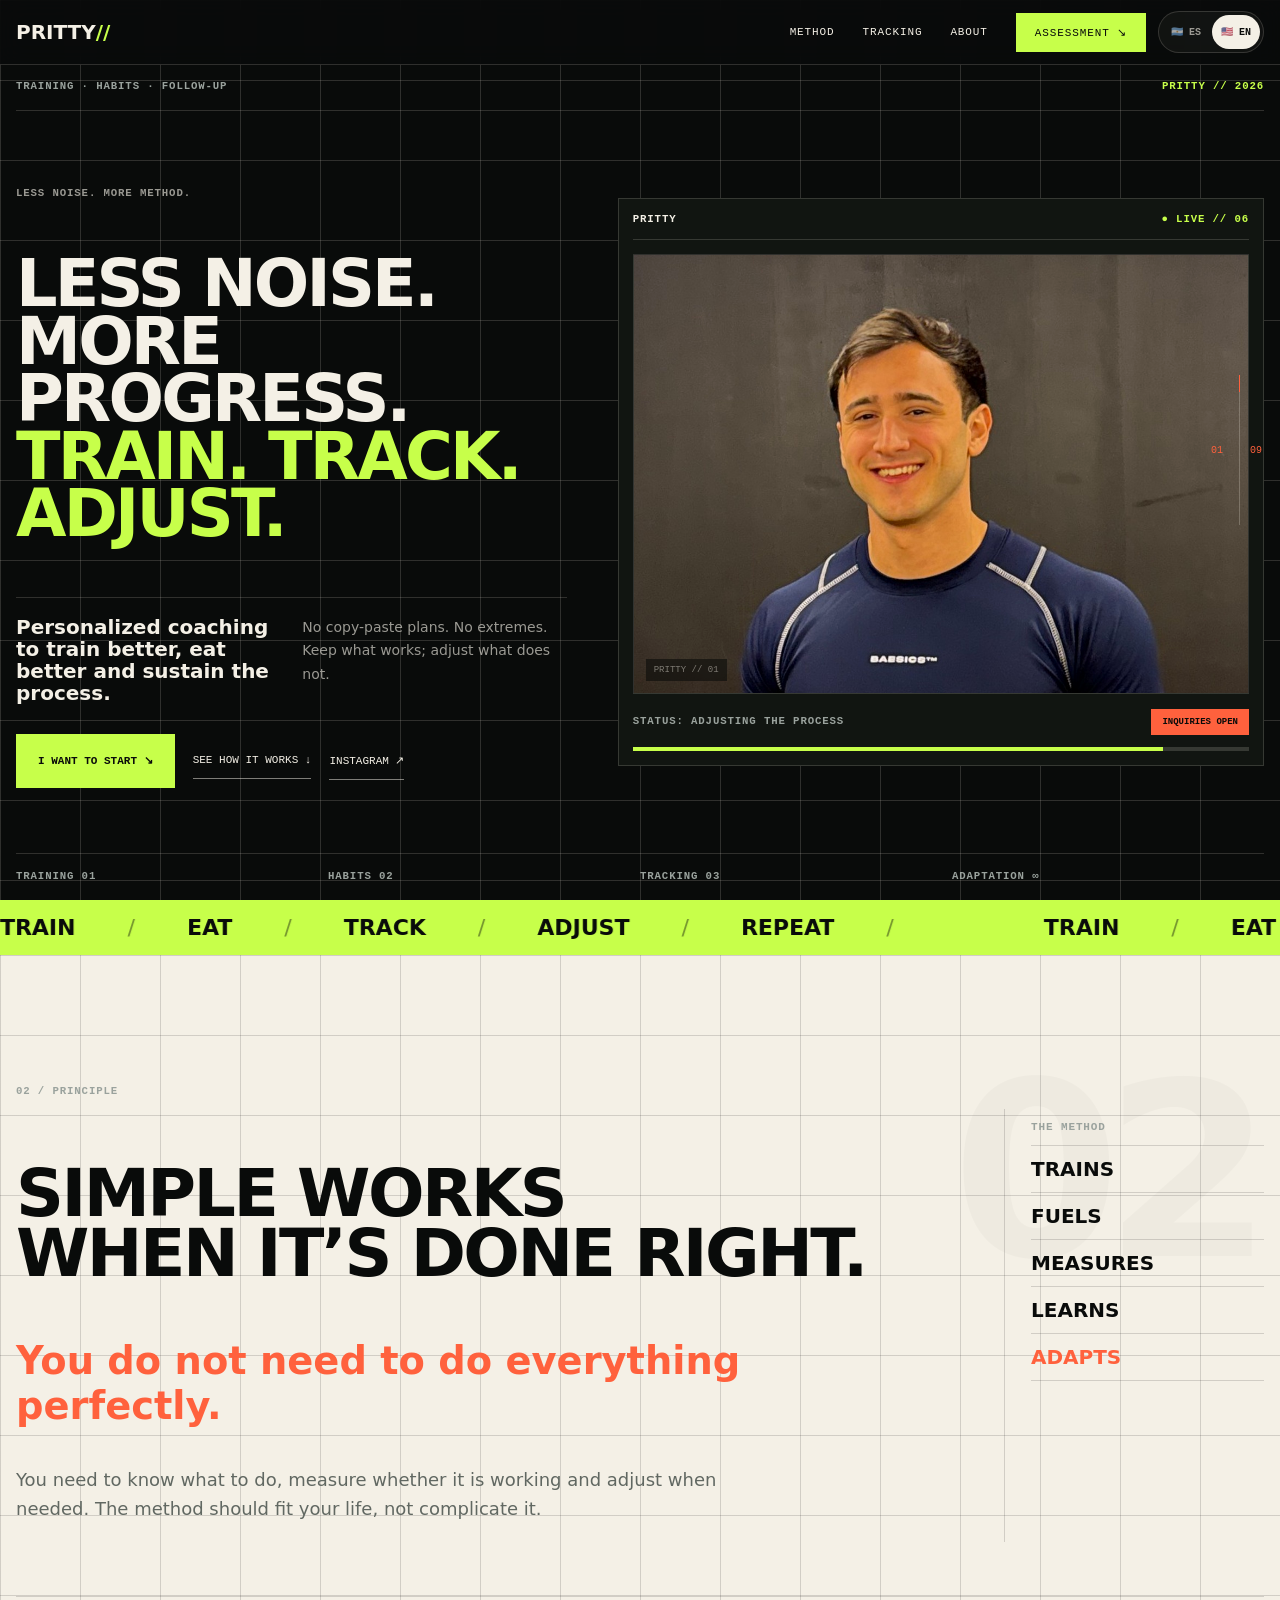
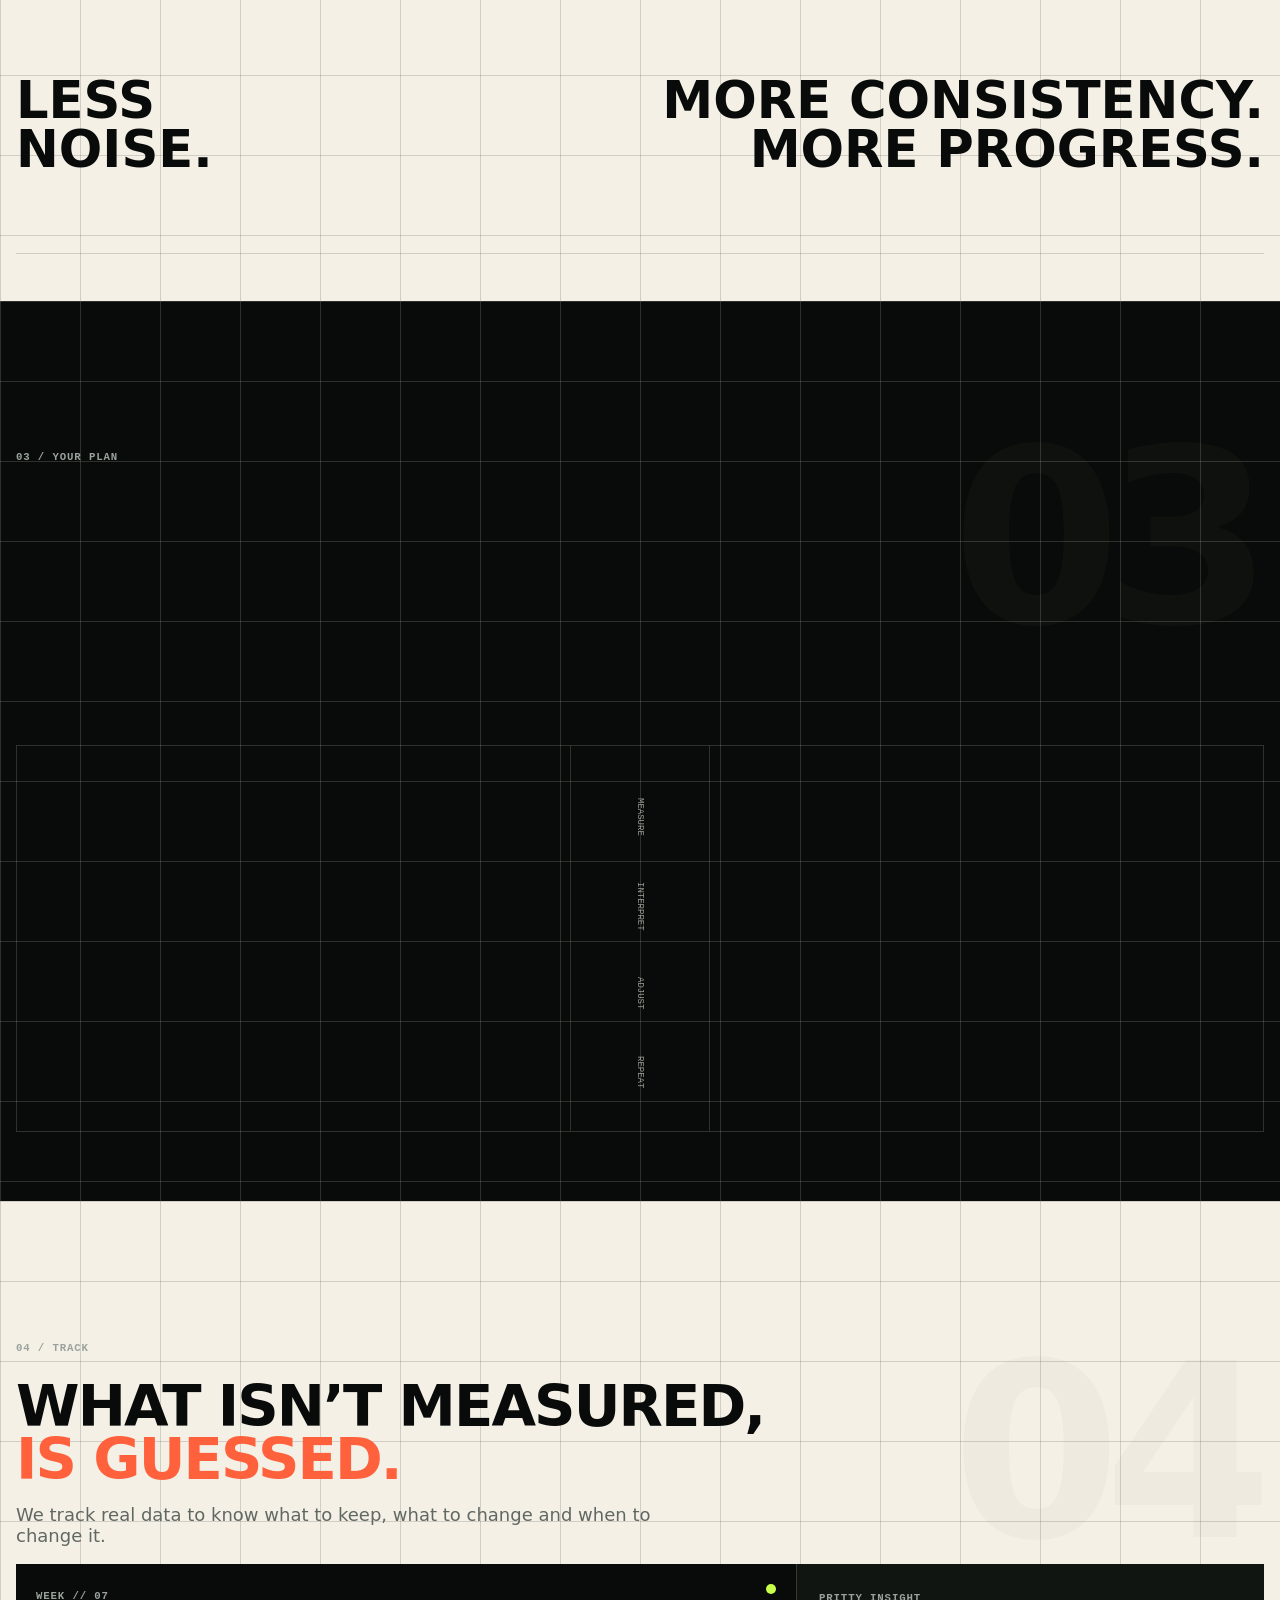
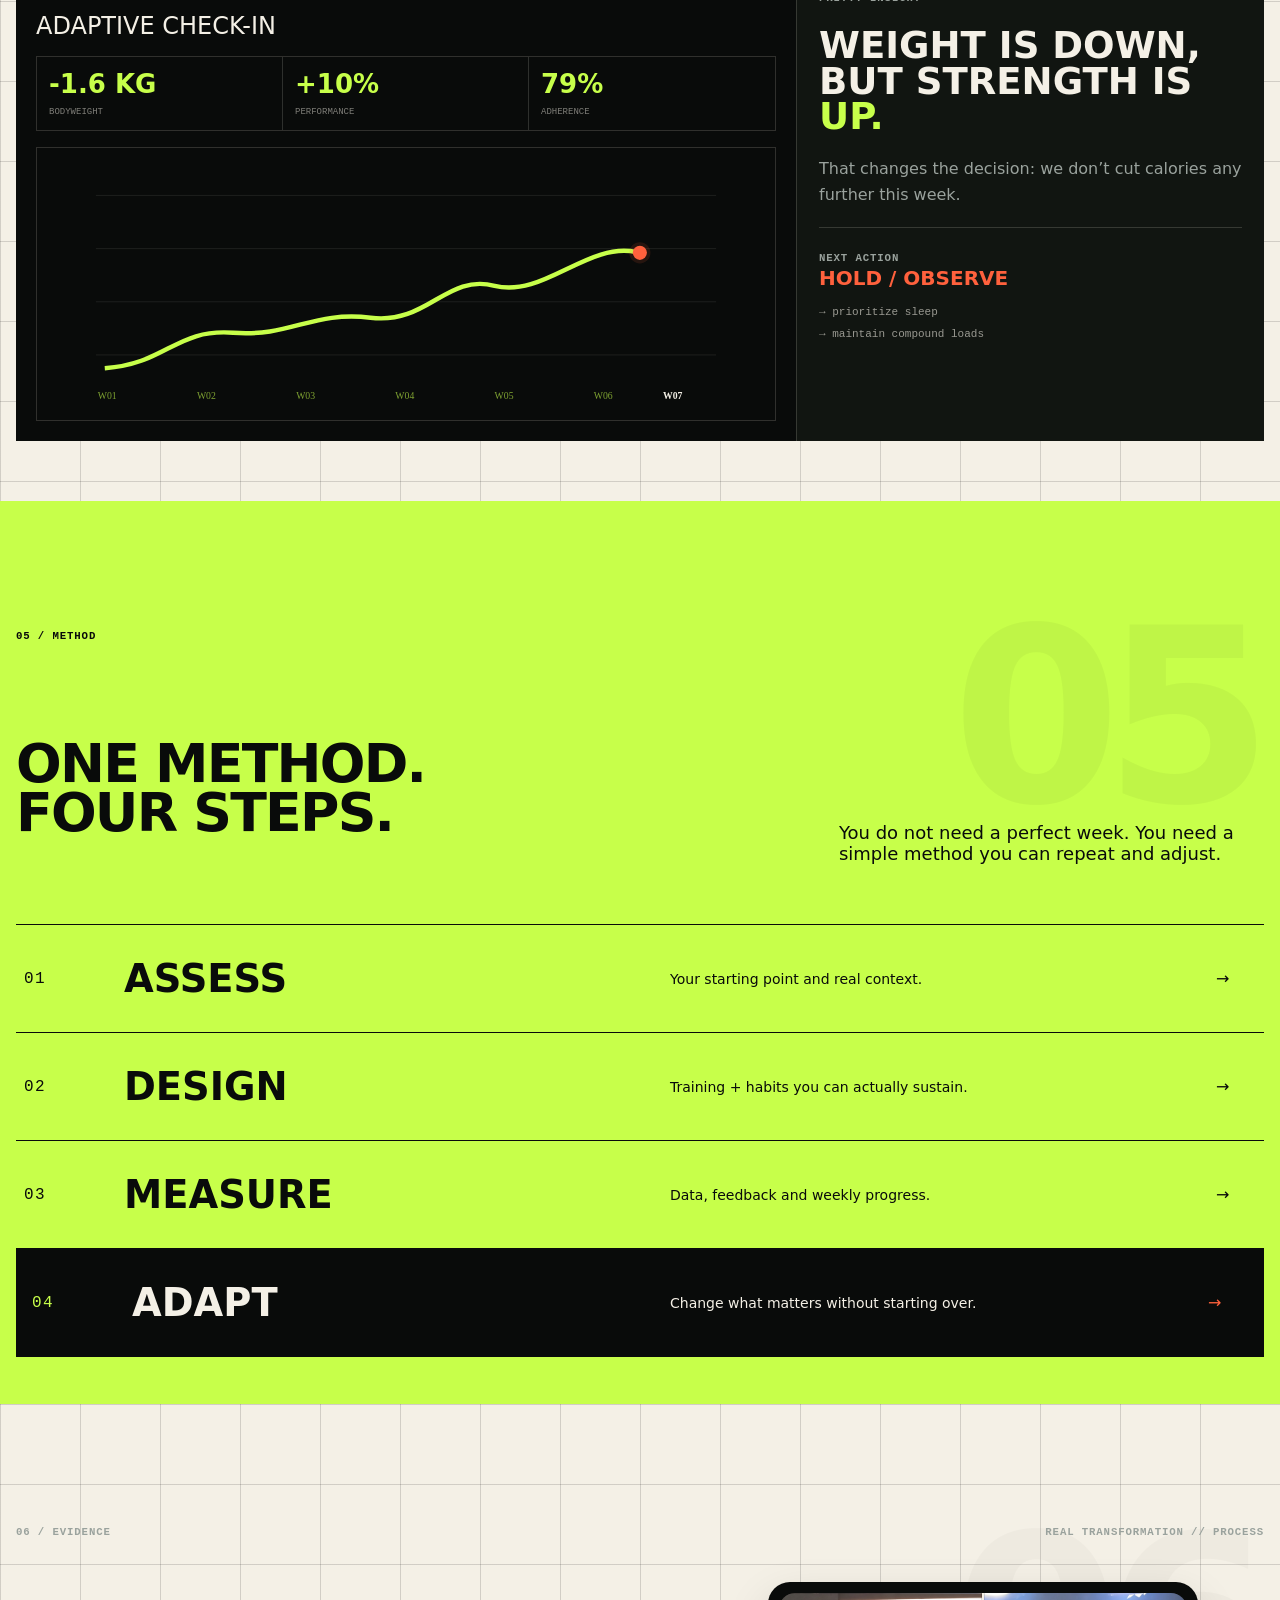
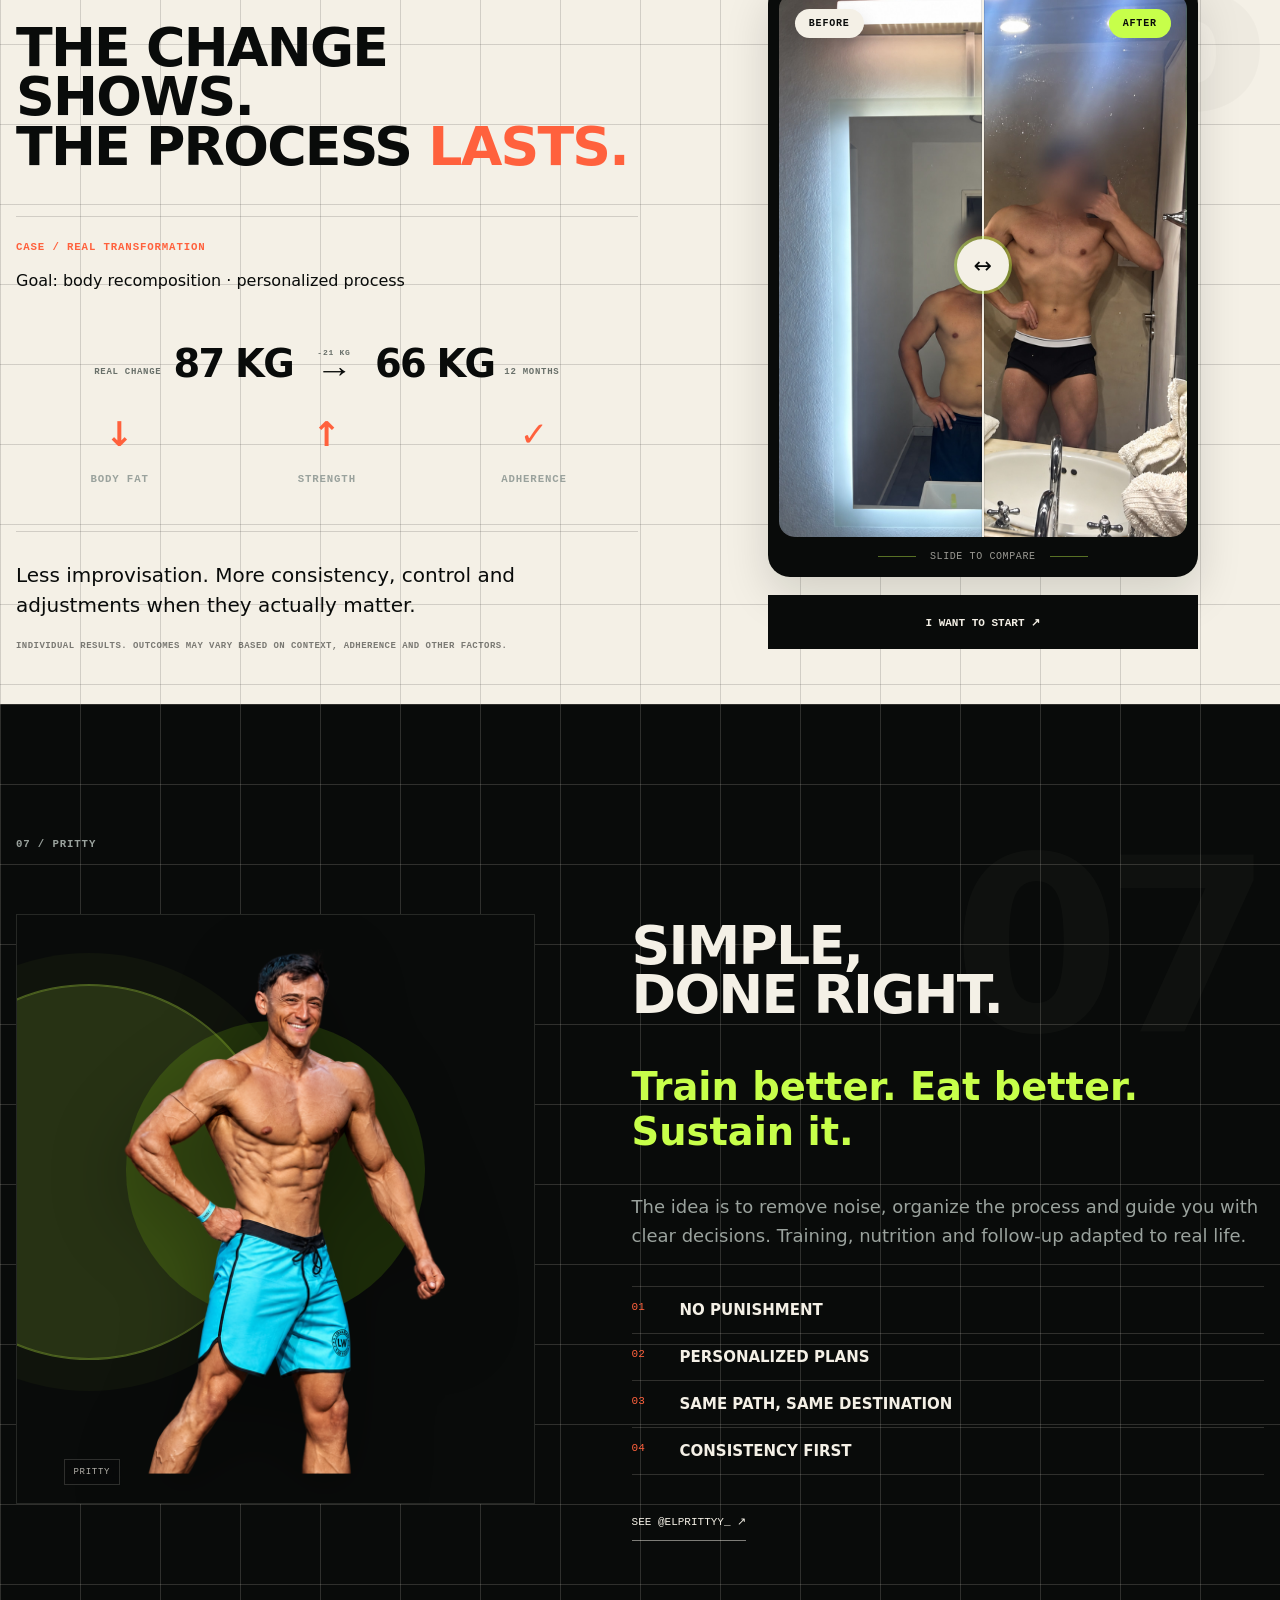
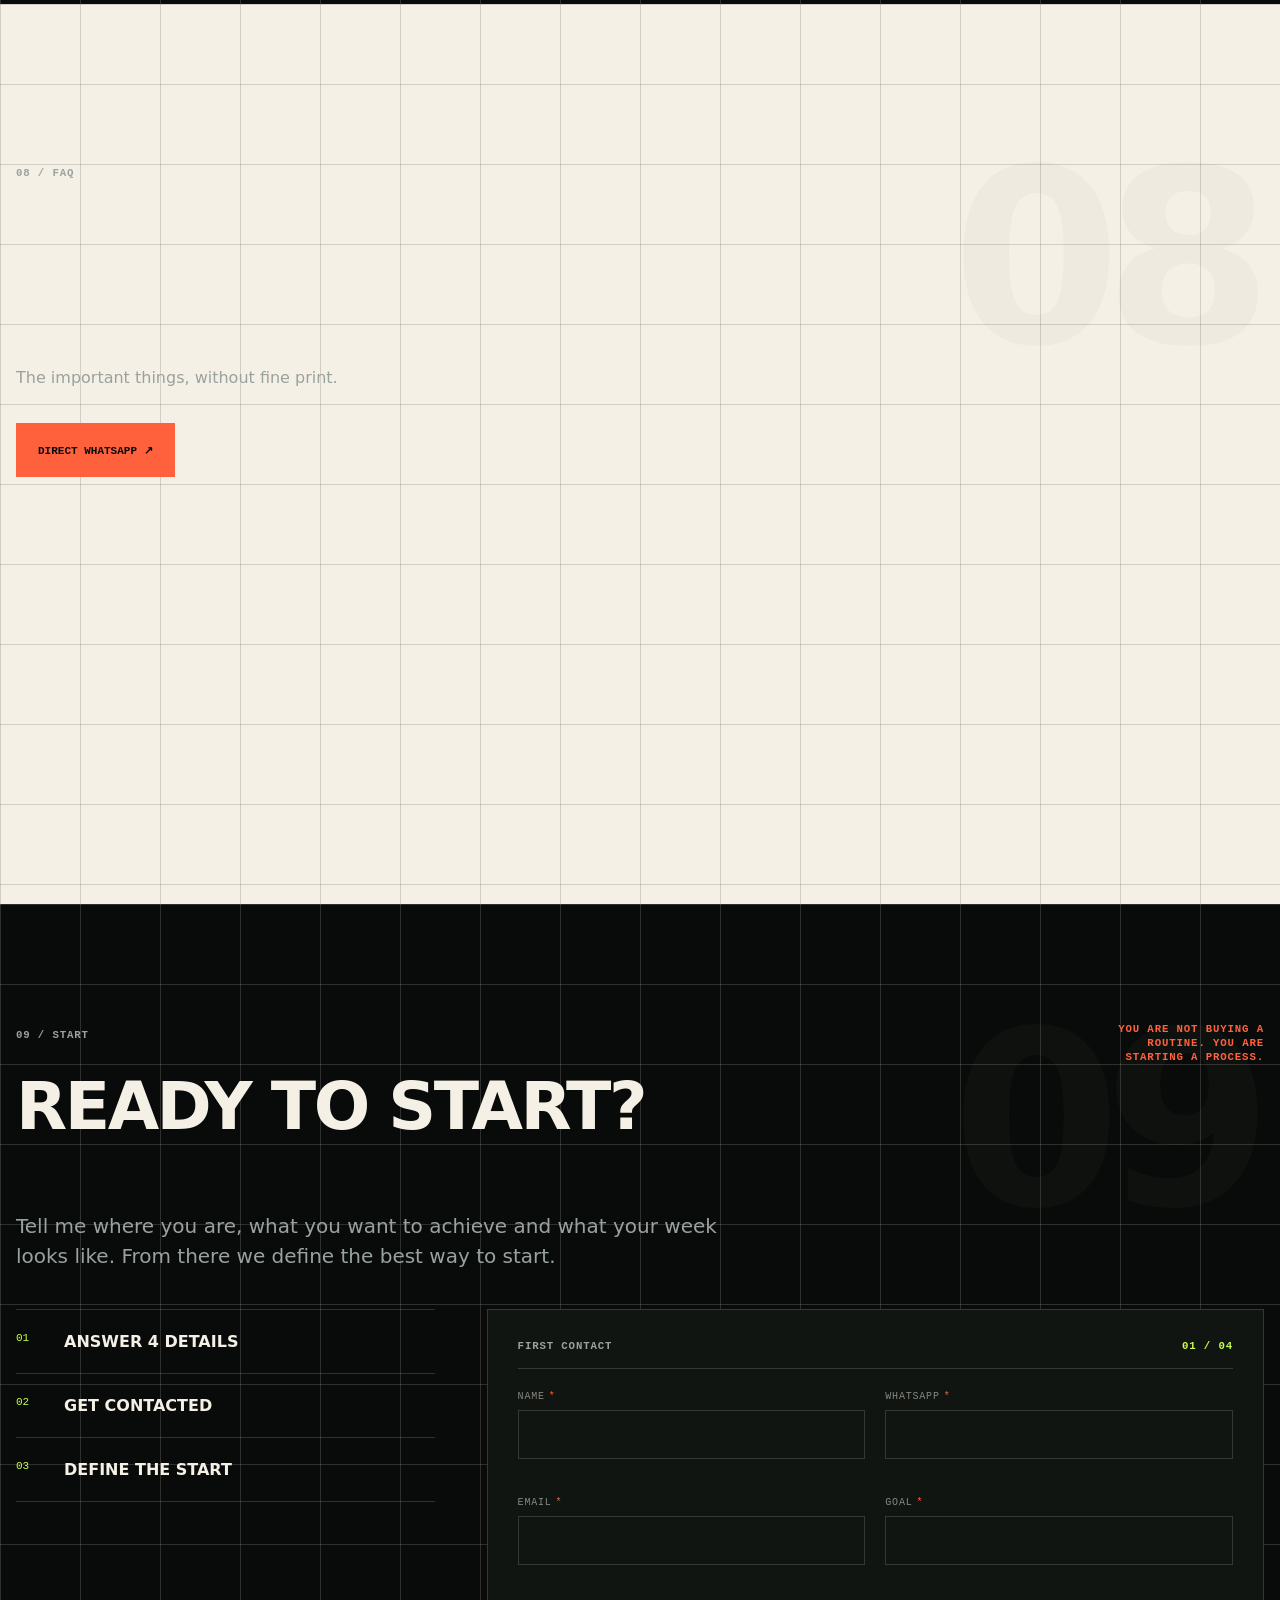
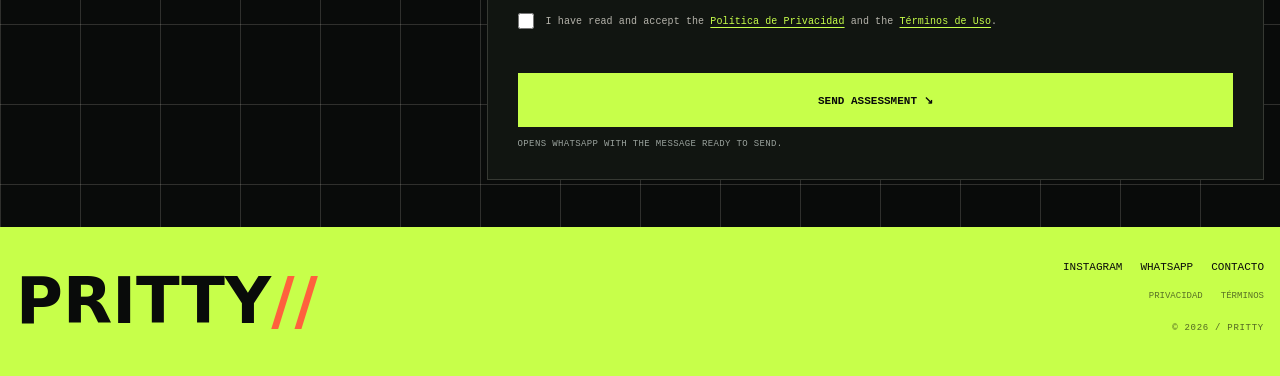
==== docs/index.html @ 153aa6f4 "Place real change label before starting weight" ====
<!DOCTYPE html>

<html lang="es">
<head>
<meta charset="utf-8"/>
<meta content="width=device-width, initial-scale=1" name="viewport"/>
<meta content="no-referrer" name="referrer"/>
<meta content="default-src 'self'; script-src 'self'; style-src 'self' 'unsafe-inline' https://fonts.googleapis.com; font-src 'self' https://fonts.gstatic.com; img-src 'self' data:; connect-src 'none'; media-src 'none'; object-src 'none'; frame-src 'none'; worker-src 'none'; base-uri 'self'; form-action 'self'; upgrade-insecure-requests" http-equiv="Content-Security-Policy"/>
<meta content="telephone=no, date=no, email=no, address=no" name="format-detection"/>
<title>PRITTY — Preparación Personal</title>
<meta content="Entrenamiento, hábitos y seguimiento sin vueltas, adaptados a tu vida real." name="description"/>
<meta content="#090b0a" name="theme-color"/>
<meta content="PRITTY — Preparación Personal" property="og:title"/>
<meta content="Entrenamiento, hábitos y seguimiento adaptados a tu vida real." property="og:description"/>
<meta content="website" property="og:type"/>
<link href="favicon.svg" rel="icon" type="image/svg+xml"/>
<link href="https://fonts.googleapis.com" rel="preconnect"/>
<link crossorigin="" href="https://fonts.gstatic.com" rel="preconnect"/>
<link href="https://fonts.googleapis.com/css2?family=IBM+Plex+Mono:wght@400;500;600;700&amp;family=Space+Grotesk:wght@400;500;600;700&amp;display=swap" rel="stylesheet"/>
<style>
    :root{
      --ink:#090b0a; --ink2:#111511; --bone:#f4f0e6; --lime:#c7ff4a; --coral:#ff613d;
      --muted:#9aa29d; --line-dark:rgba(244,240,230,.16); --line-light:rgba(9,11,10,.15);
      --ease:cubic-bezier(.16,1,.3,1);
    }
    *{box-sizing:border-box}
    html{scroll-behavior:smooth;background:var(--ink)}
    body{margin:0;overflow-x:hidden;background:var(--bone);color:var(--ink);font-family:"Space Grotesk",system-ui,sans-serif}
    button,input,textarea{font:inherit} a{color:inherit;text-decoration:none} ::selection{background:var(--lime);color:var(--ink)}
    .mono{font-family:"IBM Plex Mono",ui-monospace,monospace;letter-spacing:.08em;text-transform:uppercase}
    .label{font:600 .67rem/1.3 "IBM Plex Mono",monospace;letter-spacing:.08em;text-transform:uppercase}
    .container{width:min(calc(100% - 32px),1440px);margin:auto}
    .section{position:relative;overflow:hidden;scroll-margin-top:88px}
    .section:not(#hero){min-height:calc(100svh - 76px);display:flex;align-items:center}
    .section:not(#hero)>.container{width:min(calc(100% - 32px),1440px)}
    .section-inner{padding:clamp(46px,5.2vh,70px) 0}
    .dark{background-color:var(--ink);color:var(--bone);background-image:linear-gradient(var(--line-dark) 1px,transparent 1px),linear-gradient(90deg,var(--line-dark) 1px,transparent 1px);background-size:80px 80px}
    .light{background-color:var(--bone);background-image:linear-gradient(var(--line-light) 1px,transparent 1px),linear-gradient(90deg,var(--line-light) 1px,transparent 1px);background-size:80px 80px}
    .lime-bg{background:var(--lime)}
    .display-xl{font-size:clamp(46px,5.1vw,82px);line-height:.88;letter-spacing:-.043em;font-weight:700}
    .display-lg{font-size:clamp(42px,5.2vw,82px);line-height:.89;letter-spacing:-.038em;font-weight:700}
    .display-md{font-size:clamp(36px,4.2vw,66px);line-height:.92;letter-spacing:-.033em;font-weight:700}
    .muted{color:var(--muted)} .lime{color:var(--lime)} .coral{color:var(--coral)}
    .focus:focus-visible{outline:2px solid var(--coral);outline-offset:4px}
    .reveal{opacity:0;transform:translateY(20px);transition:opacity .62s var(--ease),transform .62s var(--ease)}
    .reveal.on{opacity:1;transform:none}
    .reveal.d1{transition-delay:.08s}.reveal.d2{transition-delay:.16s}
    header{position:fixed;z-index:50;top:0;left:0;right:0;background:rgba(9,11,10,.90);backdrop-filter:blur(12px);border-bottom:1px solid var(--line-dark);color:var(--bone)}
    .nav{height:64px;display:grid;grid-template-columns:1fr auto;align-items:center;gap:20px}
    .brand{font-size:20px;font-weight:700}.brand b{color:var(--lime)}
    .navlinks{display:flex;gap:28px;align-items:center}.navlinks a{font:500 11px "IBM Plex Mono",monospace;letter-spacing:.08em}.navlinks a:hover{color:var(--lime)}
    .nav-cta{background:var(--lime);color:var(--ink);padding:12px 18px;border:1px solid var(--lime);transition:background .2s var(--ease),color .2s var(--ease),transform .2s var(--ease)}.navlinks .nav-cta:hover{background:var(--coral);border-color:var(--coral);color:var(--ink)!important;transform:translateY(-1px)}
    .menu-btn{display:none;background:none;border:1px solid var(--line-dark);color:var(--bone);height:42px;width:42px}
    .mobile-nav{display:none;padding:12px 16px;background:var(--ink);border-top:1px solid var(--line-dark)}
    .mobile-nav a{display:flex;justify-content:space-between;padding:14px 0;border-bottom:1px solid var(--line-dark);font:500 12px "IBM Plex Mono",monospace}
    .progress-rail{position:fixed;z-index:40;right:12px;top:50%;transform:translateY(-50%);display:flex;align-items:center;gap:10px;color:var(--bone);--rail-text:var(--bone);--rail-line:rgba(244,240,230,.24);--rail-fill:var(--coral)}
    .progress-rail .line{height:150px;width:1px;background:var(--rail-line);display:flex;align-items:flex-start}
    .progress-rail .fill{width:1px;background:var(--rail-fill);transition:height .5s var(--ease)}
    .progress-num,.progress-total{font:500 10px "IBM Plex Mono",monospace;min-width:18px;color:var(--rail-fill)}
    .progress-rail[data-theme="light"]{--rail-text:var(--ink);--rail-line:rgba(9,11,10,.28);--rail-fill:#df442b;color:var(--ink)}.progress-rail[data-theme="lime"]{--rail-text:var(--ink);--rail-line:rgba(9,11,10,.34);--rail-fill:#111511;color:var(--ink)}
    .progress-rail[data-theme="dark"]{--rail-text:var(--bone);--rail-line:rgba(244,240,230,.24);--rail-fill:var(--coral);color:var(--bone)}
    #hero{padding-top:64px;min-height:100svh}
    .hero-grid{min-height:calc(100svh - 64px);display:grid;grid-template-rows:auto 1fr auto}
    .hero-top,.hero-bottom{border-color:var(--line-dark);border-style:solid;border-width:0 0 1px;display:flex;justify-content:space-between;padding:16px 0}
    .hero-bottom{border-width:1px 0 0;display:grid;grid-template-columns:repeat(4,1fr)}
        .hero-main{display:grid;grid-template-columns:.92fr 1.08fr;gap:clamp(34px,4vw,62px);align-items:center;padding:clamp(34px,5vh,58px) 0}.hero-main>div{min-width:0}
    .hero-kicker{display:flex;gap:10px;align-items:center;color:rgba(244,240,230,.62);margin-bottom:28px}.hero-kicker i{width:8px;height:8px;background:var(--coral)}
    .hero-line{display:block;opacity:0;transform:translateY(110%);animation:heroIn .8s var(--ease) forwards}.hero-line:nth-child(2){animation-delay:.08s}.hero-line:nth-child(3){animation-delay:.16s}.hero-line:nth-child(4){animation-delay:.24s}
    .hero-copy{margin-top:28px;padding-top:18px;border-top:1px solid var(--line-dark);display:grid;grid-template-columns:1fr 1fr;gap:22px}.hero-copy strong{font-size:20px;line-height:1.1}.hero-copy p{font-size:14px;color:rgba(244,240,230,.62);line-height:1.7;margin:0}
    .actions{display:flex;gap:18px;align-items:center;margin-top:30px;flex-wrap:wrap}.primary{min-height:54px;background:var(--lime);color:var(--ink);display:inline-flex;align-items:center;gap:30px;padding:0 22px;font:600 11px "IBM Plex Mono",monospace;transition:transform .2s var(--ease),background .2s}.primary:hover{transform:translateY(-2px);background:var(--coral)}
    .secondary{border-bottom:1px solid rgba(244,240,230,.5);padding:12px 0;font:500 11px "IBM Plex Mono",monospace}.secondary:hover{color:var(--lime);border-color:var(--lime)}
    .profile{border:1px solid var(--line-dark);background:var(--ink2);padding:14px;transform:translate3d(0,var(--parallax,0),0);max-width:680px;justify-self:end;width:100%}
    .profile-head{display:flex;justify-content:space-between;border-bottom:1px solid var(--line-dark);padding-bottom:12px}.live-dot{display:inline-block;width:7px;height:7px;border-radius:50%;background:var(--lime);margin-right:7px}
    .athlete{position:relative;aspect-ratio:16/10;margin-top:14px;border:1px solid var(--line-dark);overflow:hidden;background:var(--ink);min-height:330px}
    .athlete:before{content:"";position:absolute;inset:8% 18% 0 16%;background:var(--lime);clip-path:polygon(38% 0,66% 4%,78% 28%,68% 46%,88% 100%,15% 100%,27% 53%,14% 31%)}
    .athlete:after{content:"";position:absolute;width:25%;aspect-ratio:1;border-radius:50%;top:3%;left:37%;background:var(--bone);box-shadow:16px 16px 0 var(--coral)}
    .athlete small{position:absolute;z-index:2;left:12px;bottom:12px;color:rgba(244,240,230,.45);font:400 9px "IBM Plex Mono",monospace}
    .athlete.photo-asset{background:radial-gradient(circle at 50% 22%, rgba(199,255,74,.24) 0 19%, transparent 19%), linear-gradient(180deg,#111511 0%,#090b0a 78%)}
    .athlete.photo-asset:before,.athlete.photo-asset:after{content:none}
    .athlete-photo-img{position:absolute;left:50%;bottom:0;transform:translateX(-50%);height:102%;width:auto;max-width:88%;object-fit:contain;filter:drop-shadow(0 28px 40px rgba(0,0,0,.45))}
    .athlete.photo-asset small{padding:6px 8px;background:rgba(9,11,10,.58);backdrop-filter:blur(6px)}
    .athlete.hero-main-visual{background:radial-gradient(circle at 53% 34%, rgba(199,255,74,.32) 0 22%, transparent 22%), linear-gradient(180deg,#111511 0%,#090b0a 100%)}
    .athlete.hero-main-visual .athlete-photo-img{left:0;bottom:0;transform:none;width:100%;height:100%;max-width:none;object-fit:cover;object-position:center 43%;filter:contrast(1.02) saturate(1.03)}
    .metrics{display:grid;grid-template-columns:repeat(3,1fr);border-left:1px solid var(--line-dark);border-bottom:1px solid var(--line-dark)}.metric{padding:14px;border-right:1px solid var(--line-dark)}.metric strong{display:block;color:var(--lime);font-size:28px;font-variant-numeric:tabular-nums;min-width:5ch}.metric small{font:400 9px "IBM Plex Mono",monospace;color:rgba(244,240,230,.5)}
    .status-row{margin-top:15px;display:flex;justify-content:space-between;gap:12px;align-items:center}.badge{background:var(--coral);color:var(--ink);padding:8px 11px;font:700 9px "IBM Plex Mono",monospace}.bar{height:4px;background:rgba(244,240,230,.16);margin-top:12px}.bar>i{display:block;height:100%;background:var(--lime);width:0;transition:width 1.15s var(--ease)}.bar>i.on{width:86%}
    .ticker{overflow:hidden;background:var(--lime);color:var(--ink);padding:15px 0}.ticker-track{display:flex;width:max-content;animation:ticker 28s linear infinite;will-change:transform}.ticker-group{flex:none;white-space:nowrap;font-weight:700;font-size:22px;padding-right:32px}
    .manifesto-grid{display:grid;grid-template-columns:1fr 260px;gap:54px;position:relative}.ghost{position:absolute;right:0;top:-60px;font-size:280px;font-weight:700;line-height:1;color:rgba(9,11,10,.045)}
    .system-list{border-left:1px solid var(--line-light);padding-left:26px}.system-list p{font-size:20px;font-weight:600;border-bottom:1px solid var(--line-light);padding:11px 0;margin:0}.statement{margin-top:54px;border-top:1px solid var(--line-light);border-bottom:1px solid var(--line-light);padding:28px 0;display:grid;grid-template-columns:1fr 1fr;font-size:clamp(30px,4vw,56px);font-weight:700;line-height:.95}.statement p:last-child{text-align:right}
    .intro-split{display:grid;grid-template-columns:1fr .55fr;gap:50px;align-items:end;margin-top:50px}.intro-split p{font-size:18px;color:rgba(244,240,230,.6)}
    .engine-grid{margin-top:42px;display:grid;grid-template-columns:1fr 140px 1fr;border:1px solid var(--line-dark)}.input,.output{padding:26px}.input{background:var(--ink2)}.output{background:var(--bone);color:var(--ink)}.input,.output{opacity:0;transform:translateY(14px);transition:opacity .55s var(--ease),transform .55s var(--ease)}.engine-active .input{opacity:1;transform:none}.engine-active .output{opacity:1;transform:none;transition-delay:.78s}
    .data-row{display:grid;grid-template-columns:110px 1fr;border-bottom:1px solid var(--line-dark);padding:10px 0}.data-row span{font:400 9px "IBM Plex Mono",monospace;color:rgba(244,240,230,.45)}.data-row strong{font-size:14px}.logic{border-left:1px solid var(--line-dark);border-right:1px solid var(--line-dark);display:flex;flex-direction:column;justify-content:space-around;align-items:center;padding:24px 0}.logic-step{text-align:center}.logic-dot{width:9px;height:9px;border-radius:50%;background:var(--coral);opacity:.22;transform:scale(.65);transition:opacity .2s var(--ease),transform .2s var(--ease)}.logic-step small{display:block;margin-top:8px;font:400 9px "IBM Plex Mono",monospace;color:rgba(244,240,230,.62);writing-mode:vertical-rl}.engine-active .logic-step:nth-child(1) .logic-dot{opacity:1;transform:scale(1);transition-delay:.18s}.engine-active .logic-step:nth-child(2) .logic-dot{opacity:1;transform:scale(1);transition-delay:.34s}.engine-active .logic-step:nth-child(3) .logic-dot{opacity:1;transform:scale(1);transition-delay:.50s}.engine-active .logic-step:nth-child(4) .logic-dot{opacity:1;transform:scale(1);transition-delay:.66s}
    .protocol{border-bottom:1px solid var(--line-light);padding:16px 0}.protocol strong{display:block}.protocol span{font:400 10px "IBM Plex Mono",monospace;color:#686e69}.note{margin-top:26px;border-left:4px solid var(--coral);background:rgba(255,97,61,.09);padding:15px;font-size:14px;font-weight:500}.confidence{height:4px;background:rgba(9,11,10,.14);margin-top:8px}.confidence i{display:block;height:100%;background:var(--coral);width:0;transition:width 1.05s .86s var(--ease)}.engine-active .confidence i{width:86%}
    .track-wrap{margin-top:30px;background:var(--ink);color:var(--bone);display:grid;grid-template-columns:1.25fr .75fr}.dash{padding:26px}.dash-top{display:flex;justify-content:space-between}.dash-top i{width:10px;height:10px;border-radius:50%;background:var(--lime)}.track-metrics{display:grid;grid-template-columns:repeat(4,1fr);margin-top:24px;border:1px solid var(--line-dark)}.track-metric{padding:16px;border-right:1px solid var(--line-dark)}.track-metric:last-child{border-right:0}.track-metric strong{display:block;color:var(--lime);font-size:30px;font-variant-numeric:tabular-nums;min-width:7ch}.track-metric small{font:400 9px "IBM Plex Mono",monospace;color:rgba(244,240,230,.5)}
    .chart{margin-top:24px;border:1px solid var(--line-dark);padding:12px;aspect-ratio:2.45/1;min-height:170px}.chart svg{width:100%;height:100%;overflow:hidden}.graph-line{stroke-dasharray:1;stroke-dashoffset:1}.track-active .graph-line{animation:draw 1.55s var(--ease) forwards}.graph-point{opacity:0;transform-box:fill-box;transform-origin:center;transition:opacity .18s ease}.track-active .graph-point{opacity:1}.graph-halo-pulse{animation:haloBreath 1.3s ease-in-out infinite;transform-box:fill-box;transform-origin:center}.w07{fill:rgba(244,240,230,.48);transition:fill .2s 1.35s}.track-active .w07{fill:var(--bone)}
    .insight{background:var(--ink2);border-left:1px solid var(--line-dark);padding:28px}.insight h3{font-size:clamp(32px,3.2vw,46px);line-height:.95}.next{margin-top:28px;border-top:1px solid var(--line-dark);padding-top:22px}.next b{display:block;color:var(--coral);font-size:20px}.next ul{padding:0;list-style:none;color:rgba(244,240,230,.6);font:400 11px "IBM Plex Mono",monospace;line-height:2}
    .method-rows{margin-top:42px;border-top:1px solid var(--ink)}.method-row{min-height:108px;display:grid;grid-template-columns:100px 1fr 1fr 40px;align-items:center;border-bottom:1px solid var(--ink);transition:padding .2s var(--ease),background .2s var(--ease),color .2s var(--ease);padding:0 8px;cursor:pointer}.method-row:last-child{background:var(--ink);color:var(--bone);padding:0 16px}.method-row strong{font-size:clamp(26px,3vw,42px)}.method-row p{font-size:14px}.method-row .arrow{transition:transform .2s var(--ease)}
    .evidence-grid,.faq-grid,.start-grid{display:grid;grid-template-columns:1.1fr .9fr;gap:52px;margin-top:38px;align-items:center}.about-grid{display:grid;grid-template-columns:.92fr 1.08fr;gap:clamp(46px,6vw,96px);margin-top:34px;align-items:center}.case-meta{margin-top:30px;padding:18px 0;border-top:1px solid var(--line-light);border-bottom:1px solid var(--line-light)}.case-metrics{display:grid;grid-template-columns:repeat(3,1fr);border-bottom:1px solid var(--line-light)}.case-metrics div{padding:22px 0}.case-metrics strong{font-size:30px}.quote{font-size:20px;line-height:1.5;margin-top:28px}.demo-note{font:400 9px "IBM Plex Mono",monospace;color:#69706a;border-left:2px solid var(--coral);padding-left:12px;margin-top:24px}.portrait{position:relative;aspect-ratio:4/4.35;max-height:590px;background:var(--ink);overflow:hidden}.portrait:before{content:"";position:absolute;inset:14% 20% 0;background:var(--bone);clip-path:polygon(35% 0,70% 5%,76% 28%,65% 42%,92% 100%,5% 100%,27% 44%,16% 21%)}.portrait:after{content:"";position:absolute;right:5%;top:9%;width:42%;aspect-ratio:1;border-radius:50%;background:var(--coral);mix-blend-mode:hard-light}.coach-portrait{border:1px solid var(--line-dark);background:var(--ink2)}.coach-portrait:after{background:var(--lime);left:-8%;top:30%;right:auto;border:30px solid var(--lime);width:42%;background:transparent}
    .portrait.has-photo:before,.portrait.has-photo:after{content:none}
    .portrait.has-photo{background:linear-gradient(180deg,#121713 0%,#090b0a 74%);border:1px solid rgba(255,255,255,.06)}
    .portrait.has-photo.client-demo{background:linear-gradient(180deg,#121713 0%,#090b0a 100%)}
    .portrait.has-photo.coach-photo{aspect-ratio:4/4.55;max-height:590px;background:transparent;border:0;overflow:hidden;isolation:isolate}.coach-photo:before{content:""!important;position:absolute!important;z-index:-2;inset:auto!important;left:50%!important;right:auto!important;top:8%!important;bottom:auto!important;width:72%!important;height:auto!important;aspect-ratio:1;border-radius:50%!important;clip-path:none!important;transform:translateX(-50%);background:rgba(199,255,74,.20);box-shadow:0 0 0 1px rgba(199,255,74,.32),0 0 0 32px rgba(199,255,74,.035)}.coach-photo:after{content:none!important}
    .portrait-img{position:absolute;inset:auto 0 0 0;width:100%;height:100%;object-fit:cover;object-position:center center}
    .coach-photo .portrait-img{object-fit:contain;object-position:center bottom;transform:scale(1.04);transform-origin:center bottom;filter:drop-shadow(0 26px 38px rgba(0,0,0,.38))}.coach-photo .portrait-tag{left:9%;bottom:18px;background:rgba(9,11,10,.72);border:1px solid var(--line-dark)}
    .about-eyebrow{display:flex;align-items:center;gap:12px;margin-bottom:22px;font:600 10px "IBM Plex Mono",monospace;color:var(--muted);letter-spacing:.08em}.about-eyebrow span{color:var(--coral)}.about-eyebrow i{display:block;width:56px;height:1px;background:var(--line-dark)}.about-eyebrow b{color:var(--bone);font-weight:600}
    .portrait-tag{position:absolute;left:14px;bottom:14px;z-index:3;padding:7px 9px;background:rgba(9,11,10,.58);color:rgba(244,240,230,.72);backdrop-filter:blur(6px);font:400 9px "IBM Plex Mono",monospace;letter-spacing:.08em;text-transform:uppercase}
    .principles{margin-top:36px;border-top:1px solid var(--line-dark)}.principles div{display:grid;grid-template-columns:48px 1fr;border-bottom:1px solid var(--line-dark);padding:14px 0}.principles span{color:var(--coral);font:500 11px "IBM Plex Mono",monospace}.principles b{font-size:15px}
    .faq-grid{grid-template-columns:.7fr 1.3fr;align-items:start}.faq{border-top:1px solid var(--line-light)}.faq-item{border-bottom:1px solid var(--line-light)}.faq-btn{width:100%;background:none;border:0;display:grid;grid-template-columns:48px 1fr 20px;align-items:center;gap:8px;min-height:84px;text-align:left;font-weight:600;font-size:18px;cursor:pointer}.faq-btn span:first-child{color:var(--coral);font:500 11px "IBM Plex Mono",monospace}.faq-btn i{font-style:normal;font-size:22px;transition:transform .2s}.faq-item.open .faq-btn i{transform:rotate(45deg)}.faq-answer{display:grid;grid-template-rows:0fr;transition:grid-template-rows .25s var(--ease)}.faq-item.open .faq-answer{grid-template-rows:1fr}.faq-answer>div{overflow:hidden}.faq-answer p{padding:0 24px 24px 56px;margin:0;color:#68706a;line-height:1.65}
    .start-head{display:flex;justify-content:space-between;gap:30px}.start-grid{grid-template-columns:.7fr 1.3fr;align-items:start}.steps{border-top:1px solid var(--line-dark)}.steps div{display:grid;grid-template-columns:48px 1fr;border-bottom:1px solid var(--line-dark);padding:22px 0}.steps span{color:var(--lime);font:500 11px "IBM Plex Mono",monospace}.form-panel{border:1px solid var(--line-dark);background:var(--ink2);padding:30px}.form-head{display:flex;justify-content:space-between;border-bottom:1px solid var(--line-dark);padding-bottom:14px}.fields{display:grid;grid-template-columns:1fr 1fr;gap:20px;margin-top:22px}.field label,.form-panel legend{display:block;color:rgba(244,240,230,.52);font:500 10px "IBM Plex Mono",monospace;letter-spacing:.08em;text-transform:uppercase}.field input,.field textarea{width:100%;margin-top:8px;background:transparent;border:1px solid var(--line-dark);color:var(--bone);padding:14px;min-height:48px}.field input:focus,.field textarea:focus{outline:none;border-color:var(--lime);box-shadow:0 0 0 1px rgba(199,255,74,.22)}.field textarea{min-height:100px;resize:vertical}.field.full{grid-column:1/-1}.field .req{color:var(--coral);margin-left:4px}.error{color:var(--coral);font-size:12px;margin-top:6px;min-height:1em}.submit{margin-top:26px;width:100%;min-height:54px;border:0;background:var(--lime);color:var(--ink);font:700 11px "IBM Plex Mono",monospace;cursor:pointer}.submit:hover{background:var(--coral)}.success{display:none;min-height:510px;flex-direction:column;justify-content:space-between}.success.show{display:flex}.success-icon{width:58px;height:58px;background:var(--lime);color:var(--ink);display:grid;place-items:center;font-size:28px}.reset{align-self:flex-start;background:none;border:1px solid var(--line-dark);color:var(--bone);padding:12px 16px;cursor:pointer}
    footer{background:var(--lime);color:var(--ink)}footer .container{display:flex;justify-content:space-between;align-items:end;gap:20px;padding:40px 0}footer strong{font-size:clamp(42px,5vw,70px)}footer nav{display:flex;gap:18px;font:500 11px "IBM Plex Mono",monospace}
    @keyframes heroIn{to{opacity:1;transform:none}}@keyframes ticker{to{transform:translateX(-50%)}}@keyframes draw{to{stroke-dashoffset:0}}@keyframes point{to{opacity:1;transform:scale(1)}}@keyframes haloBreath{0%,100%{opacity:.92;transform:scale(1)}50%{opacity:.18;transform:scale(1.22)}}
    @media(hover:hover) and (pointer:fine){.method-row:hover{padding-left:16px;padding-right:16px;background:rgba(9,11,10,.04)}.method-row:last-child:hover{background:#050606}.method-row:hover .arrow{transform:translateX(2px)}}
    @media(max-width:900px){.section:not(#hero){min-height:auto}.hero-main,.manifesto-grid,.intro-split,.engine-grid,.track-wrap,.evidence-grid,.about-grid,.faq-grid,.start-grid{grid-template-columns:1fr}.hero-main{gap:34px;padding:38px 0}.manifesto-grid{gap:30px}.system-list{border-left:0;border-top:1px solid var(--line-light);padding:20px 0 0}.engine-grid{border:0}.logic{flex-direction:row;border:1px solid var(--line-dark);padding:20px}.logic-step small{writing-mode:horizontal-tb}.track-wrap{display:block}.insight{border-left:0;border-top:1px solid var(--line-dark)}.method-row{grid-template-columns:60px 1fr 30px}.method-row p{display:none}.faq-grid,.start-grid{gap:36px}.progress-rail{display:none}.navlinks{display:none}.menu-btn{display:block}.mobile-nav.open{display:block}}
    @media(max-width:640px){.container{width:min(calc(100% - 24px),1440px)}.hero-main{padding:34px 0}.hero-copy{grid-template-columns:1fr}.hero-bottom{grid-template-columns:1fr 1fr}.metrics{grid-template-columns:1fr}.metric{border-bottom:1px solid var(--line-dark)}.statement{grid-template-columns:1fr;gap:18px}.statement p:last-child{text-align:left}.track-metrics{grid-template-columns:1fr 1fr}.track-metric:nth-child(2){border-right:0}.track-metric:nth-child(-n+2){border-bottom:1px solid var(--line-dark)}.case-metrics{grid-template-columns:1fr}.fields{grid-template-columns:1fr}.start-head{display:block}.start-head .label{margin-top:18px}.ticker-track{animation-duration:34s}.display-xl{font-size:clamp(37px,10.4vw,48px);line-height:.9}.hero-line{max-width:100%;white-space:normal}.hero-top span:last-child{display:none}.hero-copy strong,.hero-copy p{max-width:100%;overflow-wrap:anywhere}.actions{display:grid;grid-template-columns:1fr 1fr;width:100%}.actions .primary{grid-column:1/-1;justify-content:space-between;width:100%}.actions .secondary{font-size:9px;white-space:nowrap}.athlete{min-height:270px}footer .container{display:block}footer nav{margin-top:20px;flex-wrap:wrap}}
  

    /* V3: floating navigation + language control + synchronized chart */
    header{transition:top .28s var(--ease),left .28s var(--ease),right .28s var(--ease),border-radius .28s var(--ease),background .28s ease,border-color .28s ease,box-shadow .28s ease;will-change:top,left,right}
    .nav{grid-template-columns:1fr auto;transition:height .28s var(--ease),width .28s var(--ease)}
    .nav-actions{display:flex;align-items:center;gap:12px;min-width:0}
    header.scrolled{top:10px;left:12px;right:12px;border:1px solid rgba(244,240,230,.15);border-radius:999px;background:rgba(9,11,10,.78);box-shadow:0 12px 36px rgba(0,0,0,.18);overflow:visible}
    header.scrolled .nav{height:58px;width:min(calc(100% - 18px),1400px)}
    .lang-switch{display:flex;align-items:center;padding:3px;border:1px solid var(--line-dark);border-radius:999px;background:rgba(244,240,230,.04);gap:2px}
    .lang-btn{border:0;background:transparent;color:rgba(244,240,230,.62);height:34px;min-width:48px;padding:0 9px;border-radius:999px;cursor:pointer;font:600 10px "IBM Plex Mono",monospace;transition:background .18s,color .18s,transform .18s}
    .lang-btn.active{background:var(--bone);color:var(--ink)}
    .lang-btn:hover{color:var(--lime)}.lang-btn.active:hover{color:var(--ink)}
    .graph-line{animation:none!important;stroke-dasharray:1;stroke-dashoffset:1}
    .graph-point{animation:none!important;opacity:0;transform:none}
    #graphHalo{opacity:0;transition:opacity .2s ease}
        .week-label{transition:fill .16s ease,opacity .16s ease}.week-label.current{fill:var(--bone)!important;font-weight:700}.week-label.past{fill:rgba(199,255,74,.62)!important}
    .dash-top .label{min-width:10ch}
    @media(max-width:900px){header.scrolled{border-radius:22px}.nav-actions{gap:8px}.lang-btn{min-width:42px;padding:0 7px}.mobile-nav{border-radius:0 0 20px 20px;overflow:hidden}.mobile-nav.open{margin-top:0}}
    @media(max-width:420px){header.scrolled{top:7px;left:7px;right:7px}.brand{font-size:17px}.lang-btn{min-width:38px;padding:0 6px;font-size:9px}.nav-actions{gap:6px}}

    @media(prefers-reduced-motion:reduce){.ticker-track{animation:none!important}.reveal{transition:none!important}.graph-halo-pulse{animation:none!important;opacity:.12!important;transform:none!important}}

    /* V8 responsive / anchor polish */
    .section{scroll-margin-top:84px}
    @media(min-width:901px){
      #engine,#track,#method,#about,#faq,#start{min-height:min(900px,calc(100vh - 76px));display:flex;align-items:center}
      #engine>.container,#track>.container,#method>.container,#about>.container,#faq>.container,#start>.container{width:min(calc(100% - 32px),1440px)}
      #about .section-inner{padding-top:36px;padding-bottom:36px}
      #track .section-inner{padding-top:34px;padding-bottom:34px}
      #track .display-md{font-size:clamp(46px,4.5vw,66px);margin-top:24px!important}
      #track .track-wrap{margin-top:20px}
      #track .dash{padding:20px}
      #track .track-metrics{margin-top:16px}
      #track .track-metric{padding:12px}
      #track .track-metric strong{font-size:26px}
      #track .chart{margin-top:16px;min-height:150px;aspect-ratio:2.7/1}
      #track .insight{padding:22px}
      #track .insight h3{font-size:clamp(30px,2.9vw,40px);margin:22px 0}
      #track .next{margin-top:20px;padding-top:18px}
    }
    @media(max-width:1200px){
      .container{width:min(calc(100% - 40px),1180px)}
      .display-md{font-size:clamp(38px,5vw,66px)}
      .about-grid{grid-template-columns:.9fr 1.1fr;gap:42px}
      .coach-photo .portrait-img{transform:scale(1.02)}
      .track-wrap{grid-template-columns:1.45fr .75fr}
    }
    @media(max-width:900px){
      .section{scroll-margin-top:76px}
      .about-grid{grid-template-columns:1fr;gap:26px}
      .coach-photo{width:min(92vw,520px);margin:0 auto}
      .coach-photo .portrait-img{transform:scale(.98)}
      .about-grid>div:last-child{text-align:left}
      .track-wrap{grid-template-columns:1fr}
    }
    @media(max-width:640px){
      .section-inner{padding:58px 0}
      .display-md{font-size:clamp(38px,12vw,58px)}
      .coach-photo{width:min(94vw,460px)}
      .coach-photo .portrait-img{transform:scale(1.00)}
      .about-eyebrow{margin-bottom:16px}
      .about-grid{margin-top:24px}
    }
    @media(max-width:380px){
      .container{width:min(calc(100% - 20px),1440px)}
      .section-inner{padding:48px 0}
      .display-md{font-size:clamp(34px,11.5vw,48px)}
      .coach-photo{width:100%}
      .track-metrics{grid-template-columns:1fr 1fr}
    }



    /* V9 — verified responsive polish */
    .menu-btn{border:0!important;border-radius:999px!important;background:rgba(244,240,230,.07)!important;display:none;place-items:center;cursor:pointer;transition:background .2s var(--ease),transform .2s var(--ease)}
    .menu-btn:hover{background:rgba(199,255,74,.14)!important;color:var(--lime)}
    .menu-btn:active{transform:scale(.96)}
    @media(max-width:900px){.menu-btn{display:grid}}

    /* Graph: inner point stays solid; only the orange outline blinks. */
    .graph-point.graph-final{opacity:1!important;animation:none!important;transform:none!important}
    #graphHalo.graph-halo-pulse{opacity:1!important;animation:haloTightBlink 1.15s ease-in-out infinite!important;transform:none!important;filter:none!important}
    @keyframes haloOutlineBlink{0%,100%{stroke-opacity:1;filter:drop-shadow(0 0 5px rgba(255,97,61,.28))}50%{stroke-opacity:.08;filter:drop-shadow(0 0 0 rgba(255,97,61,0))}}

    /* Marquee must move at every viewport size. */
    .ticker-track{animation:ticker 28s linear infinite!important;transform:translate3d(0,0,0);backface-visibility:hidden}
    @media(max-width:640px){.ticker-track{animation-duration:34s!important}.ticker-group{font-size:19px;padding-right:24px}}
    @media(prefers-reduced-motion:reduce){.ticker.ticker-on .ticker-entry{animation:tickerEnter 1.6s linear forwards!important}.ticker-track{animation:ticker 42s linear infinite!important;animation-play-state:paused!important}.ticker.ticker-on .ticker-track{animation-play-state:running!important;animation-delay:.5s!important}.graph-halo-pulse{animation:haloTightBlink 1.6s ease-in-out infinite!important}}

    /* Track must never exceed its panel on narrow screens. */
    .track-wrap,.dash,.chart,.chart svg{min-width:0;max-width:100%}
    @media(min-width:901px){
      #track .section-inner{padding-top:24px!important;padding-bottom:24px!important}
      #track h2{margin-top:14px!important;margin-bottom:12px!important}
      #track> .container .section-inner>p.reveal{margin:0 0 14px!important}
      #track .track-wrap{margin-top:0!important}
    }
    .chart{width:100%;overflow:hidden}
    .chart svg{display:block;width:100%;height:100%;max-width:100%}

    /* Footer becomes a deliberate dark closing card. */
    footer{background:var(--lime);padding:18px 0;color:var(--bone)}
    footer .container{background:var(--ink);border:1px solid rgba(9,11,10,.12);padding:28px 30px;display:grid;grid-template-columns:1fr auto;align-items:end;gap:24px}
    footer strong{color:var(--bone);line-height:.9}
    footer strong .coral{color:var(--lime)}
    footer nav{justify-content:flex-end;align-items:center}
    footer nav a{color:var(--bone);padding-bottom:3px;border-bottom:1px solid transparent;transition:color .2s,border-color .2s}
    footer nav a:hover{color:var(--lime);border-color:var(--lime)}
    footer .footer-meta{color:rgba(244,240,230,.58);text-align:right}

    @media(max-width:900px){
      .hero-main{display:grid!important;grid-template-columns:1fr!important;gap:22px!important;align-items:stretch!important}
      .hero-main>div:first-child{display:contents}
      .hero-kicker{display:none!important}
      .hero-main h1{order:1;margin:0!important}
      .hero-copy{display:contents!important}
      .hero-copy strong{order:2;display:block;border-top:1px solid var(--line-dark);padding-top:18px;margin:2px 0 0;font-size:clamp(19px,4.8vw,24px);line-height:1.22;color:var(--bone)}
      .profile{order:3;justify-self:stretch!important;max-width:none!important;width:100%!important;margin:4px 0 0!important;padding:12px!important;overflow:hidden}
      .hero-copy p{order:4;margin:2px 0 0!important;padding-top:4px;font-size:15px!important;line-height:1.62!important;color:rgba(244,240,230,.68)!important}
      .actions{order:5;margin-top:6px!important;width:100%}
      .athlete{width:100%;max-width:100%;min-height:0!important;aspect-ratio:4/3!important;overflow:hidden}
      .athlete-photo-img{max-width:100%!important}
      .hero-main-visual .athlete-photo-img{width:100%!important;height:100%!important;object-fit:cover!important;object-position:center 25%!important}
      .profile .metrics{width:100%}
      .hero-bottom{margin-top:8px}
      #track .track-wrap{width:100%;margin-left:0;margin-right:0}
      #track .dash{width:100%;padding:18px}
      #track .chart{width:100%;aspect-ratio:1.9/1;min-height:0!important;padding:8px;margin-top:18px}
      #track .insight{width:100%}
      footer{padding:14px 0}
      footer .container{grid-template-columns:1fr;padding:24px;gap:20px}
      footer nav{justify-content:flex-start;display:grid;grid-template-columns:repeat(3,minmax(0,1fr));gap:10px;width:100%}
      footer nav a{text-align:left}
      footer .footer-meta{text-align:left!important;margin:0!important}
    }

    @media(max-width:640px){
      #hero{min-height:auto}
      .hero-grid{min-height:auto}
      .hero-main{padding:30px 0 26px!important;gap:18px!important}
      .display-xl{font-size:clamp(38px,10.7vw,50px)!important;line-height:.9!important}
      .actions{display:grid!important;grid-template-columns:1fr 1fr!important;gap:14px 18px!important}
      .actions .primary{grid-column:1/-1!important;width:100%;justify-content:space-between}
      .actions .secondary{font-size:9px!important;white-space:normal!important;min-width:0}
      .profile-head{gap:10px;align-items:center}
      .profile-head .label{font-size:9px}
      .metrics{grid-template-columns:repeat(3,1fr)!important}
      .metric{border-bottom:0!important;border-right:1px solid var(--line-dark)!important;padding:12px 10px!important}
      .metric:last-child{border-right:0!important}
      .metric strong{font-size:24px!important;min-width:0!important}
      .status-row{display:none}
      .bar{margin-top:10px}
      .hero-bottom{grid-template-columns:1fr 1fr!important;padding:12px 0!important;gap:7px 12px}
      .hero-bottom span{font-size:9px}
      .track-metrics{grid-template-columns:1fr 1fr!important}
      .track-metric{padding:14px!important;min-width:0}
      .track-metric strong{font-size:25px!important;min-width:0!important}
      #track .section-inner{padding:48px 0}
      #track .display-md{font-size:clamp(38px,11.4vw,52px)!important}
      #track .chart{aspect-ratio:1.65/1;padding:6px}
      #track .chart svg{overflow:visible}
      #track .insight{padding:22px 18px}
      footer .container{width:min(calc(100% - 24px),1440px);border-radius:16px}
      footer strong{font-size:clamp(36px,11vw,50px)}
      footer nav{font-size:9px}
    }

    @media(max-width:380px){
      .lang-switch{padding:2px}.lang-btn{min-width:35px!important;padding:0 5px!important;font-size:8px!important}
      .menu-btn{width:40px;height:40px}
      .brand{font-size:16px!important}
      .profile{padding:10px!important}
      .metric strong{font-size:21px!important}
      #track .dash{padding:14px}
      #track .track-metric strong{font-size:22px!important}
      footer nav{grid-template-columns:1fr;gap:12px}
    }

    /* Short notebook viewports: keep each anchored stage inside the usable screen. */
    @media(min-width:901px) and (max-height:820px){
      #track .section-inner{padding-top:14px!important;padding-bottom:14px!important}
      #track .display-md{font-size:50px!important;line-height:.88!important;margin-top:8px!important;margin-bottom:6px!important}
      #track> .container .section-inner>p.reveal{font-size:16px!important;margin:0 0 8px!important;line-height:1.35}
      #track .track-wrap{margin-top:0!important}
      #track .dash{padding:15px!important}
      #track .track-metrics{margin-top:10px!important}
      #track .track-metric{padding:9px 10px!important}
      #track .track-metric strong{font-size:23px!important}
      #track .chart{aspect-ratio:3.35/1!important;min-height:118px!important;margin-top:10px!important;padding:8px!important}
      #track .insight{padding:16px 18px!important}
      #track .insight h3{font-size:31px!important;margin:14px 0!important;line-height:.95}
      #track .next{margin-top:12px!important;padding-top:12px!important}
      #about .section-inner{padding-top:18px!important;padding-bottom:18px!important}
      #about .about-grid{margin-top:16px!important;gap:40px!important}
      #about .coach-photo{max-height:520px!important}
      #about .display-md{font-size:52px!important}
      #about .about-grid p{margin-top:12px;margin-bottom:12px}
      #about .principles div{padding-top:9px!important;padding-bottom:9px!important}
    }



    /* V10 — section framing, ticker spacing, about and footer refinement */
    :root{--stage-offset:82px}
    #principle,#engine,#track,#method,#evidence,#about,#faq,#start{
      min-height:calc(100svh - var(--stage-offset));
      display:flex;
      align-items:center;
    }
    #principle>.container,#engine>.container,#track>.container,#method>.container,#evidence>.container,#about>.container,#faq>.container,#start>.container{width:min(calc(100% - 32px),1440px)}
    .section{scroll-margin-top:var(--stage-offset)}

    /* Ticker is built from spaced items instead of a continuous text blob. */
    .ticker{overflow:hidden;position:relative}
    .ticker-entry{width:max-content;transform:translate3d(100vw,0,0);will-change:transform}
    .ticker-track{display:flex;width:max-content;gap:0;animation:ticker 28s linear infinite!important;animation-play-state:paused!important;will-change:transform}
    .ticker.ticker-on .ticker-entry{animation:tickerEnter 1.15s var(--ease) forwards}
    .ticker.ticker-on .ticker-track{animation-play-state:running!important;animation-delay:.32s!important}
    .ticker-group{display:flex;align-items:center;flex:none;white-space:nowrap;padding-right:72px;font-size:22px;font-weight:700}
    .ticker-item{display:inline-flex;align-items:center;gap:46px;margin-right:46px}
    .ticker-item::after{content:"/";font-weight:500;opacity:.46}
    .ticker-item:last-child{margin-right:0}

    /* Final graph point stays solid; halo hugs its edge and only changes opacity. */
    #graphPoint.graph-final{opacity:1!important;animation:none!important;transform:none!important}
    #graphHalo.graph-halo-pulse{opacity:1!important;transform:none!important;animation:haloTightBlink 1.15s ease-in-out infinite!important;filter:none!important}
    @keyframes haloTightBlink{0%,100%{stroke-opacity:.95}50%{stroke-opacity:.12}}
    @keyframes tickerEnter{from{transform:translate3d(100vw,0,0)}to{transform:translate3d(0,0,0)}}

    /* About: one label only, and the athlete sits on a deliberate black image field. */
    #about .section-inner>.label{display:none!important}
    #about .coach-photo{background:var(--ink)!important;border:1px solid rgba(244,240,230,.12)!important;overflow:hidden!important}
    #about .coach-photo::before{content:""!important;display:block!important;position:absolute!important;width:72%!important;aspect-ratio:1!important;left:14%!important;top:12%!important;border-radius:50%!important;background:rgba(199,255,74,.16)!important;border:1px solid rgba(199,255,74,.24)!important;clip-path:none!important;z-index:0!important}
    #about .coach-photo::after{content:""!important;display:block!important;position:absolute!important;width:58%!important;aspect-ratio:1!important;left:21%!important;top:18%!important;border-radius:50%!important;background:rgba(199,255,74,.15)!important;border:0!important;clip-path:none!important;z-index:0!important}
    #about .coach-photo .portrait-img{z-index:1!important}
    #about .coach-photo .portrait-tag{z-index:2!important}

    /* Footer closes with one clean lime plane, no black card. */
    footer{background:var(--lime)!important;color:var(--ink)!important;padding:0!important}
    footer .container{background:transparent!important;border:0!important;border-radius:0!important;padding:34px 0!important;display:grid!important;grid-template-columns:1fr auto!important;align-items:center!important;gap:28px!important}
    footer strong{color:var(--ink)!important;line-height:.9!important}
    footer strong .coral{color:var(--coral)!important}
    footer nav{justify-content:flex-end!important;align-items:center!important}
    footer nav a{color:var(--ink)!important;border-bottom:1px solid transparent!important}
    footer nav a:hover{color:var(--ink)!important;border-color:var(--ink)!important}
    footer .footer-meta{color:rgba(9,11,10,.62)!important;text-align:right!important}

    @media(max-width:900px){
      :root{--stage-offset:78px}
      #principle,#engine,#track,#method,#evidence,#about,#faq,#start{min-height:calc(100svh - var(--stage-offset));display:flex;align-items:center}
      #principle>.container,#engine>.container,#track>.container,#method>.container,#evidence>.container,#about>.container,#faq>.container,#start>.container{width:min(calc(100% - 24px),1440px)}
      .ticker-group{padding-right:54px}
      .ticker-item{gap:38px;margin-right:38px}
      footer .container{grid-template-columns:1fr!important;gap:18px!important;padding:28px 0!important}
      footer nav{justify-content:flex-start!important;display:flex!important;flex-wrap:wrap!important;gap:18px!important}
      footer .footer-meta{text-align:left!important;margin:0!important}
    }
    @media(max-width:640px){
      .ticker.ticker-on .ticker-entry{animation-duration:.95s}
      .ticker-group{font-size:19px!important;padding-right:44px!important}
      .ticker-item{gap:34px;margin-right:34px}
      #track .chart{overflow:hidden!important}
      #track .chart svg{overflow:hidden!important;width:100%!important;height:100%!important;max-width:100%!important}
      footer strong{font-size:clamp(38px,12vw,54px)!important}
      footer nav{font-size:10px!important}
    }



    /* V10.2 — full-stage navigation + true continuous marquee */
    :root{--stage-offset:72px}
    #principle,#engine,#track,#method,#evidence,#about,#faq,#start{
      min-height:100svh!important;
      box-sizing:border-box;
      display:flex!important;
      align-items:center!important;
      padding-top:var(--stage-offset);
    }
    #principle>.container,#engine>.container,#track>.container,#method>.container,#evidence>.container,#about>.container,#faq>.container,#start>.container{
      width:min(calc(100% - 32px),1440px)!important;
    }
    #principle .section-inner,#engine .section-inner,#track .section-inner,#method .section-inner,#evidence .section-inner,#about .section-inner,#faq .section-inner,#start .section-inner{
      width:100%;
      box-sizing:border-box;
    }

    /* The marquee is always moving. Four equal groups guarantee no blank gaps on wide screens. */
    .ticker{overflow:hidden!important;position:relative!important}
    .ticker-entry{width:max-content!important;transform:none!important;animation:none!important;will-change:auto!important}
    .ticker-track{
      display:flex!important;
      width:max-content!important;
      gap:0!important;
      transform:translate3d(0,0,0);
      animation:tickerContinuous 25s linear infinite!important;
      animation-delay:-7.5s!important;
      animation-play-state:running!important;
      will-change:transform;
    }
    .ticker-group{
      display:flex!important;
      align-items:center!important;
      flex:none!important;
      white-space:nowrap!important;
      padding-right:clamp(150px,10vw,220px)!important;
      font-size:22px!important;
      font-weight:700!important;
    }
    .ticker-item{
      display:inline-flex!important;
      align-items:center!important;
      gap:52px!important;
      margin-right:52px!important;
      flex:none!important;
    }
    .ticker-item::after{content:"/"!important;font-weight:500!important;opacity:.44!important}
    .ticker-item:last-child{margin-right:0!important}
    @keyframes tickerContinuous{from{transform:translate3d(0,0,0)}to{transform:translate3d(-25%,0,0)}}

    @media(max-width:900px){
      :root{--stage-offset:70px}
      #principle,#engine,#track,#method,#evidence,#about,#faq,#start{min-height:100svh!important;padding-top:var(--stage-offset)!important}
      #principle>.container,#engine>.container,#track>.container,#method>.container,#evidence>.container,#about>.container,#faq>.container,#start>.container{width:min(calc(100% - 24px),1440px)!important}
      .ticker-track{animation-duration:29s!important;animation-delay:-7.25s!important}
      .ticker-group{font-size:20px!important;padding-right:130px!important}
      .ticker-item{gap:42px!important;margin-right:42px!important}
    }
    @media(max-width:640px){
      :root{--stage-offset:68px}
      .ticker-track{animation-duration:31s!important;animation-delay:-7.75s!important}
      .ticker-group{font-size:18px!important;padding-right:110px!important}
      .ticker-item{gap:36px!important;margin-right:36px!important}
    }
    @media(prefers-reduced-motion:reduce){
      .ticker-entry{transform:none!important;animation:none!important}
      .ticker-track{animation:tickerContinuous 46s linear infinite!important;animation-delay:-11.5s!important;animation-play-state:running!important}
    }



    /* USER BASE PATCH — 2026-09-29. Built directly on uploaded V10.2. */
    .section-inner{position:relative;isolation:isolate}
    .section-inner>.stage-ghost{
      position:absolute;right:8px;top:clamp(24px,5vh,56px);z-index:0;
      font-size:clamp(150px,19vw,250px);font-weight:700;line-height:.82;letter-spacing:-.07em;
      color:rgba(9,11,10,.024);background:transparent!important;border:0!important;outline:0!important;
      box-shadow:none!important;filter:none!important;text-shadow:none!important;pointer-events:none;user-select:none;
    }
    .section-inner>.stage-ghost.dark-ghost{color:rgba(244,240,230,.027)}
    .section-inner>.stage-ghost.lime-ghost{color:rgba(9,11,10,.040)}
    .section-inner>:not(.stage-ghost){position:relative;z-index:1}

    /* About desktop: small stage label at upper-left + subtle 07 behind, original grid unchanged. */
    #about .section-inner>.about-section-label{display:block!important;margin:0 0 24px!important}
    #about .about-eyebrow{display:none!important}
    #about .about-grid{margin-top:0!important}
    .about-mobile-head{display:none}

    /* iOS/Safari: do not let FAQ text become system-link blue. */
    #faq .faq-btn{-webkit-appearance:none;appearance:none;color:var(--ink)!important;-webkit-text-fill-color:var(--ink)!important}
    #faq .faq-btn span:first-child{color:var(--coral)!important;-webkit-text-fill-color:var(--coral)!important}
    #faq .faq-btn i{color:var(--ink)!important;-webkit-text-fill-color:var(--ink)!important}
    #faq .faq-answer p,#faq .faq-answer p *{color:#68706a!important;-webkit-text-fill-color:#68706a!important}
    #faq a,#faq a:link,#faq a:visited,#faq [x-apple-data-detectors]{color:inherit!important;-webkit-text-fill-color:currentColor!important;text-decoration:none!important}

    /* Centered mobile hamburger made from real lines. */
    .menu-btn{padding:0!important;line-height:0!important;place-items:center!important}
    .menu-icon{display:flex;width:18px;height:14px;flex-direction:column;justify-content:space-between;align-items:center;margin:auto}
    .menu-icon i{display:block;width:18px;height:2px;flex:0 0 2px;border-radius:999px;background:currentColor;transform-origin:center;transition:transform .22s var(--ease),opacity .16s ease}
    .menu-btn.is-open .menu-icon i:nth-child(1){transform:translateY(6px) rotate(45deg)}
    .menu-btn.is-open .menu-icon i:nth-child(2){opacity:0}
    .menu-btn.is-open .menu-icon i:nth-child(3){transform:translateY(-6px) rotate(-45deg)}

    /* Mobile hero image: visible fallback + deliberate slow intro. */
    @keyframes mobileHeroCardIn{from{opacity:.15;transform:translateY(24px)}to{opacity:1;transform:translateY(0)}}
    @keyframes mobileHeroPhotoIn{from{opacity:.12;transform:scale(1.07)}to{opacity:1;transform:scale(1)}}

    @media(max-width:900px){
      #hero .profile{animation:mobileHeroCardIn 2.00s .28s var(--ease) both}
      #hero .hero-main-visual .athlete-photo-img{transform-origin:center center;animation:mobileHeroPhotoIn 2.45s .48s var(--ease) both}

      /* Mobile About order: title -> green phrase -> 07 -> image -> body -> principles. */
      #about .section-inner>.about-section-label{display:block!important;margin:0 0 18px!important}
      #about .about-stage-ghost{display:none!important}
      #about .about-mobile-head{display:block;margin:0 0 14px}
      #about .about-mobile-head .display-md{margin:0 0 14px!important}
      #about .about-mobile-head .lime{font-size:clamp(25px,7vw,34px);font-weight:600;line-height:1.08;margin:0}
      #about .about-mobile-07{display:block;width:100%;height:clamp(70px,22vw,102px);overflow:hidden;text-align:right;font-size:clamp(106px,31vw,156px);font-weight:700;line-height:.72;letter-spacing:-.07em;color:rgba(244,240,230,.050);margin:14px 0 8px;pointer-events:none;user-select:none}
      #about .about-grid{grid-template-columns:1fr!important;gap:18px!important;margin-top:0!important}
      #about .about-grid>div:last-child>.about-eyebrow,
      #about .about-grid>div:last-child>.display-md,
      #about .about-grid>div:last-child>p.lime{display:none!important}
      #about .coach-photo{width:100%!important;max-width:520px!important;margin:0 auto!important}
      #about .about-grid>div:last-child>p.muted{margin:2px 0 0!important;font-size:16px!important;line-height:1.62!important}
      #about .principles{margin-top:18px!important}
      #about .secondary{margin-top:22px!important}

      .section-inner>.stage-ghost{right:-8px;top:68px;font-size:clamp(90px,25vw,142px)}
    }
    @media(max-width:640px){
      #about .about-mobile-07{font-size:clamp(98px,30vw,138px);height:clamp(66px,21vw,92px)}
    }
    @media(max-width:900px) and (prefers-reduced-motion:reduce){
      #hero .profile,#hero .hero-main-visual .athlete-photo-img{opacity:1!important;transform:none!important;animation:none!important}
    }


    /* CLIENT CONTENT UPDATE 2026-10-05 */
    #track .track-metrics{grid-template-columns:repeat(3,1fr)!important}
    #evidence .case-metrics{grid-template-columns:repeat(2,1fr)!important}
    @media(max-width:640px){
      #track .track-metrics{grid-template-columns:1fr 1fr!important}
      #track .track-metric:last-child{grid-column:1/-1;border-right:0!important}
      #evidence .case-metrics{grid-template-columns:repeat(3,minmax(0,1fr))!important}
    }
  
    /* HERO IMAGE PRESENCE TWEAK 2026-10-05 */
    #hero .athlete.hero-main-visual{
      aspect-ratio:16/11.4;
      min-height:390px;
    }
    #hero .athlete.hero-main-visual .athlete-photo-img{
      object-position:center 47%;
    }
    @media(max-width:900px){
      #hero .athlete.hero-main-visual{
        aspect-ratio:4/3.2!important;
        min-height:0!important;
      }
      #hero .hero-main-visual .athlete-photo-img{
        object-position:center 31%!important;
      }
    }
  
    /* HERO TOP-CROP FIX 2026-10-05 */
    /* Keep the frame size; crop the photo itself from the top. */
    #hero .athlete.hero-main-visual .athlete-photo-img{
      height:112%!important;
      bottom:0!important;
      object-position:center bottom!important;
    }
    @media(max-width:900px){
      #hero .athlete.hero-main-visual .athlete-photo-img{
        height:112%!important;
        bottom:0!important;
        object-position:center bottom!important;
      }
    }
  
    /* CASE COMPARE 2026-10-05 */
    #evidence .evidence-real{grid-template-columns:1.05fr .95fr;gap:clamp(34px,5vw,72px);align-items:center}
    #evidence .case-metrics{width:min(100%,640px);margin-left:auto;margin-right:auto;grid-template-columns:repeat(3,minmax(0,1fr))!important;text-align:center}
    #evidence .case-metrics>div{min-width:0}
    #evidence .case-metrics strong{font-variant-numeric:tabular-nums;color:var(--coral);font-size:34px;line-height:1}
    .compare-card{width:min(100%,430px);margin:0 auto;background:#090b0a;border:1px solid rgba(9,11,10,.12);border-radius:22px;padding:10px;box-shadow:0 18px 46px rgba(9,11,10,.14)}
    .compare-stage{--pos:50%;position:relative;aspect-ratio:3/4;overflow:hidden;border-radius:16px;background:#0b0e0c;isolation:isolate;touch-action:pan-y}
    .compare-img{position:absolute;inset:0;width:100%;height:100%;object-fit:cover;user-select:none;pointer-events:none}
    .compare-after{object-position:center center}
    .compare-before{object-position:center center;clip-path:inset(0 calc(100% - var(--pos)) 0 0);z-index:2}
    .compare-label{position:absolute;top:16px;z-index:5;padding:9px 14px;border-radius:999px;font:700 10px "IBM Plex Mono",monospace;letter-spacing:.08em;box-shadow:0 8px 20px rgba(0,0,0,.14)}
    .compare-label-before{left:16px;background:var(--bone);color:var(--ink)}
    .compare-label-after{right:16px;background:var(--lime);color:var(--ink)}
    .compare-divider{position:absolute;z-index:4;top:0;bottom:0;left:var(--pos);width:2px;background:var(--bone);transform:translateX(-1px);box-shadow:0 0 0 1px rgba(9,11,10,.12)}
    .compare-handle{position:absolute;z-index:5;left:var(--pos);top:50%;width:52px;height:52px;border-radius:50%;display:grid;place-items:center;transform:translate(-50%,-50%);background:var(--bone);color:var(--ink);font-size:22px;box-shadow:0 0 0 3px rgba(199,255,74,.42),0 8px 24px rgba(0,0,0,.22);pointer-events:none}
    .compare-stage:focus-within .compare-handle{box-shadow:0 0 0 4px var(--lime),0 8px 24px rgba(0,0,0,.22)}
    .compare-range{position:absolute;z-index:6;inset:0;width:100%;height:100%;opacity:0;cursor:ew-resize;margin:0}
    .compare-help{display:flex;align-items:center;justify-content:center;gap:14px;color:rgba(244,240,230,.62);font:500 10px "IBM Plex Mono",monospace;letter-spacing:.06em;padding:14px 6px 4px}
    .compare-help i{display:block;width:38px;height:1px;background:rgba(199,255,74,.42)}
    @media(max-width:900px){
      #evidence .evidence-real{grid-template-columns:1fr!important;gap:30px!important}
      .compare-card{width:min(100%,430px);margin:0 auto}
    }
    @media(max-width:640px){
      #evidence .case-metrics{grid-template-columns:repeat(3,minmax(0,1fr))!important}
      #evidence .case-metrics>div:first-child{grid-column:auto;border-bottom:0}
      #evidence .case-metrics>div{padding:18px 4px!important}
      #evidence .case-metrics .label{font-size:7px;line-height:1.25;letter-spacing:.035em;white-space:normal}
      .compare-card{padding:9px;border-radius:18px}
      .compare-stage{border-radius:13px;aspect-ratio:3/4}
      .compare-label{top:12px;padding:8px 11px;font-size:9px}
      .compare-label-before{left:12px}.compare-label-after{right:12px}
      .compare-handle{width:46px;height:46px;font-size:19px}
    }
  
    /* CASE COMPARE SIZE FIX 2026-10-05 */
    #evidence .evidence-real>.reveal.d2{display:flex;flex-direction:column;align-items:center}
    #evidence .evidence-real>.reveal.d2>.primary{width:min(100%,430px);justify-content:center}
  
    /* HQ COMPARE GEOMETRY 2026-10-06 */
    #caseCompare .compare-img{
      display:block!important;
      position:absolute!important;
      inset:0!important;
      width:100%!important;
      height:100%!important;
      max-width:none!important;
      max-height:none!important;
      object-fit:cover!important;
      object-position:center center!important;
      image-rendering:auto;
    }
  
    /* COMPARE AUTO PREVIEW 2026-10-06 */
    @keyframes compareHandleHint{
      0%,100%{box-shadow:0 0 0 3px rgba(199,255,74,.35),0 8px 24px rgba(0,0,0,.22)}
      50%{box-shadow:0 0 0 8px rgba(199,255,74,.12),0 8px 28px rgba(0,0,0,.28)}
    }
    #caseCompare.is-previewing .compare-handle{animation:compareHandleHint .85s ease-in-out infinite}
    #caseCompare.is-previewing .compare-divider{box-shadow:0 0 0 1px rgba(9,11,10,.12),0 0 18px rgba(199,255,74,.34)}
  
    #evidence .case-meta{border-bottom:0}
    .case-result-highlight{width:min(100%,680px);margin:18px auto 0;padding:4px 0 14px;display:flex;align-items:flex-end;justify-content:center;text-align:center}
    .case-result-label,.case-result-time,.case-weight-delta{font:600 9px/1.3 "IBM Plex Mono",monospace;letter-spacing:.08em;color:#69706a;white-space:nowrap}
    .case-weight-sequence{display:flex;align-items:flex-end;justify-content:center;gap:10px;min-width:0;white-space:nowrap}.case-result-label{align-self:flex-end;padding-bottom:2px;margin-right:2px}.case-weight-value{font-size:clamp(31px,3vw,43px);line-height:.92;letter-spacing:-.045em;color:var(--ink);white-space:nowrap}.case-weight-flow{display:flex;flex-direction:column;align-items:center;justify-content:flex-end;gap:1px;min-width:62px;transform:translateY(1px)}.case-weight-delta{font-size:8px;letter-spacing:.09em}.case-weight-arrow{display:block;color:var(--ink);font:700 clamp(27px,2.5vw,36px)/.72 "IBM Plex Sans",sans-serif;transform:scaleX(1.16);transform-origin:center}.case-result-time{align-self:flex-end;margin-left:0;padding-bottom:2px}
    @media(max-width:390px){
      .case-weight-sequence{gap:5px}
      .case-result-label{font-size:6.5px;letter-spacing:.05em}
      .case-weight-value{font-size:clamp(26px,8.1vw,32px)}
      .case-weight-flow{min-width:46px}
      .case-weight-arrow{font-size:26px}
      .case-weight-delta{font-size:7px;letter-spacing:.05em}
      .case-result-time{font-size:7px;margin-left:-4px}
      #evidence .case-metrics>div{padding:16px 2px!important}
      #evidence .case-metrics .label{font-size:6.5px}
    }
    .evidence-disclaimer{margin:18px 0 0;font:600 9px/1.5 "IBM Plex Mono",monospace;letter-spacing:.05em;color:rgba(9,11,10,.52);max-width:540px}
    .form-legal-note{margin-top:-8px}
    .form-legal-note p{margin:0;font:500 9px/1.5 "IBM Plex Mono",monospace;letter-spacing:.02em;color:rgba(244,240,230,.56)}
    .legal-consent{margin-top:10px}
    .legal-consent>label{display:flex!important;align-items:center!important;gap:12px!important;font:500 10px/1.5 "IBM Plex Mono",monospace!important;letter-spacing:.01em!important;text-transform:none!important;color:rgba(244,240,230,.72)!important;cursor:pointer}
    .legal-consent input{width:16px!important;height:16px!important;min-width:16px!important;min-height:16px!important;flex:0 0 16px!important;margin:0!important;padding:0!important;accent-color:var(--lime)}
    .legal-consent a{color:var(--lime);text-decoration:underline;text-underline-offset:3px}
    footer .legal-links{margin-top:14px;display:flex;flex-wrap:wrap;gap:10px 18px}
    footer .legal-links a{font-size:9px;opacity:.58}
    @media(max-width:640px){
      .case-result-highlight{width:100%;margin:14px auto 0;padding:2px 0 12px;display:flex;align-items:flex-end;justify-content:center;text-align:center}
      .case-weight-sequence{gap:7px;white-space:nowrap}.case-result-label{flex:0 0 auto;padding-bottom:2px;margin-right:0}.case-weight-value{font-size:clamp(30px,9vw,38px)}.case-weight-flow{min-width:54px}.case-weight-arrow{font-size:30px}.case-result-time{margin-left:0;padding-bottom:2px}
      .case-result-label,.case-result-time,.case-weight-delta{font-size:8px}
    }
</style>
</head>
<body>
<header>
<div class="container nav">
<a class="brand focus" href="#hero">PRITTY<b>//</b></a>


<div class="nav-actions"><nav aria-label="Principal" class="navlinks"><a data-i18n="nav.method" href="#method">METHOD</a><a data-i18n="nav.track" href="#track">TRACK</a><a data-i18n="nav.about" href="#about">ABOUT</a><a class="nav-cta" data-i18n="nav.start" href="#start">EVALUACIÓN ↘</a></nav><div aria-label="Idioma / Language" class="lang-switch" role="group"><button aria-pressed="false" class="lang-btn focus" data-lang="es" title="Español" type="button">🇦🇷 ES</button><button aria-pressed="false" class="lang-btn focus" data-lang="en" title="English" type="button">🇺🇸 EN</button></div><button aria-controls="mobileNav" aria-expanded="false" aria-label="Abrir menú" class="menu-btn focus" id="menuBtn" type="button"><span aria-hidden="true" class="menu-icon"><i></i><i></i><i></i></span></button></div></div>
<nav aria-label="Móvil" class="mobile-nav" id="mobileNav"><a data-i18n="nav.methodArrow" href="#method">METHOD <span>→</span></a><a data-i18n="nav.trackArrow" href="#track">TRACK <span>→</span></a><a data-i18n="nav.aboutArrow" href="#about">ABOUT <span>→</span></a><a data-i18n="nav.startArrow" href="#start">START <span>→</span></a></nav>
</header>
<aside aria-hidden="true" class="progress-rail" data-theme="dark"><span class="progress-num" id="progressNum">01</span><div class="line"><span class="fill" id="progressFill" style="height:11.11%"></span></div><span class="progress-total">09</span></aside>
<section class="section dark" data-theme="dark" id="hero">
<div class="container hero-grid">
<div class="hero-top"><span class="label muted" data-i18n="hero.system">ENTRENAMIENTO · HÁBITOS · SEGUIMIENTO</span><span class="label lime" data-i18n="hero.liveSystem">PRITTY // 2026</span></div>
<div class="hero-main">
<div>
<p class="hero-kicker label" data-i18n="hero.kicker"><i></i> SIN VUELTAS. CON MÉTODO.</p>
<h1 class="display-xl"><span class="hero-line" data-i18n="hero.l1">MENOS VUELTAS.</span><span class="hero-line" data-i18n="hero.l2">MÁS PROGRESO.</span><span class="hero-line lime" data-i18n="hero.l3">ENTRENÁ. MEDÍ.</span><span class="hero-line lime" data-i18n="hero.l4">AJUSTÁ.</span></h1>
<div class="hero-copy"><strong data-i18n="hero.sub">Preparación personalizada para entrenar mejor, comer mejor y sostener el proceso.</strong><p data-i18n="hero.body">Sin planes copiados. Sin extremos. Lo que funciona, se mantiene; lo que no, se ajusta.</p></div>
<div class="actions"><a class="primary focus" data-i18n="hero.cta" href="#start">QUIERO EMPEZAR <span>↘</span></a><a class="secondary focus" data-i18n="hero.how" href="#engine">VER CÓMO FUNCIONA ↓</a><a class="secondary focus" data-i18n="hero.instagram" href="https://www.instagram.com/elprittyy_/" target="_blank" rel="noopener noreferrer">INSTAGRAM ↗</a></div>
</div>
<div class="profile" id="profileCard">
<div class="profile-head"><span class="label" data-i18n="hero.profile">PRITTY</span><span class="label lime" data-i18n="hero.live"><i class="live-dot"></i>LIVE // 06</span></div>
<div class="athlete photo-asset hero-main-visual"><img alt="PRITTY" class="athlete-photo-img" src="hero-main.jpg"/><small data-i18n="hero.placeholder">PRITTY // 01</small></div>

<div class="status-row"><span class="label muted" data-i18n="hero.status">ESTADO: AJUSTANDO EL PROCESO</span><span class="badge" data-i18n="hero.slots">CONSULTAS ABIERTAS</span></div>
<div class="bar"><i id="heroBar"></i></div>
</div>
</div>
<div class="hero-bottom label muted"><span data-i18n="hero.training">TRAINING 01</span><span data-i18n="hero.nutrition">NUTRITION 02</span><span data-i18n="hero.tracking">TRACKING 03</span><span data-i18n="hero.adaptation">ADAPTATION ∞</span></div>
</div>
</section>
<div aria-label="Ciclo del sistema" class="ticker"><div class="ticker-entry" id="tickerEntry"><div class="ticker-track" id="tickerTrack"><div class="ticker-group"></div><div class="ticker-group"></div><div class="ticker-group"></div><div class="ticker-group"></div></div></div></div>
<section class="section light" data-theme="light" id="principle"><div class="container section-inner"><span aria-hidden="true" class="stage-ghost">02</span><p class="label muted" data-i18n="principle.label">02 / PRINCIPLE</p><div class="manifesto-grid"><div class="reveal"><h2 class="display-lg" data-i18n="principle.title">LO SIMPLE FUNCIONA<br/>SI ESTÁ BIEN HECHO.</h2><p class="coral" data-i18n="principle.sub" style="font-size:clamp(28px,3vw,46px);font-weight:600">No necesitás hacer todo perfecto.</p><p data-i18n="principle.body" style="max-width:720px;font-size:18px;line-height:1.6;color:#616862">Dormiste menos. Cambió tu horario. Te estancaste. Mejoraste más rápido de lo esperado. La lógica del método es simple: medir → entender → ajustar.</p></div><div class="system-list reveal d1"><p class="label muted" data-i18n="principle.system" style="font-size:11px">EL SISTEMA</p><p data-i18n="principle.train">ENTRENA</p><p data-i18n="principle.feed">ALIMENTA</p><p data-i18n="principle.measure">MIDE</p><p data-i18n="principle.learn">APRENDE</p><p class="coral" data-i18n="principle.adapt">SE ADAPTA</p></div></div><div class="statement reveal"><p data-i18n="principle.statement1">NO BUSCAMOS<br/>PERFECCIÓN.</p><p data-i18n="principle.statement2">BUSCAMOS PROGRESO<br/>QUE PUEDAS SOSTENER.</p></div></div></section>
<section class="section dark" data-theme="dark" id="engine"><div class="container section-inner"><span aria-hidden="true" class="stage-ghost dark-ghost">03</span><p class="label muted" data-i18n="engine.label">03 / ENGINE</p><div class="intro-split"><h2 class="display-md reveal" data-i18n="engine.title">TU PLAN NO SE<br/>COPIA. <span class="lime">SE CONSTRUYE.</span></h2><p class="reveal d1" data-i18n="engine.sub">Partimos de tu contexto real y lo convertimos en decisiones concretas.</p></div><div class="engine-grid" id="engineGrid"><div class="input"><div style="display:flex;justify-content:space-between"><span class="label muted" data-i18n="engine.input">INPUT / CONTEXT</span><span class="badge" data-i18n="engine.ready" style="background:var(--lime)">DATA READY</span></div><div style="margin-top:26px"><div class="data-row"><span data-i18n="engine.goal">GOAL</span><strong data-i18n="engine.goalValue">RECOMPOSITION</strong></div><div class="data-row"><span data-i18n="engine.training">TRAINING</span><strong data-i18n="engine.trainingValue">4 DAYS / 60 MIN</strong></div><div class="data-row"><span data-i18n="engine.context">CONTEXT</span><strong data-i18n="engine.contextValue">GYM + TRAVEL</strong></div><div class="data-row"><span data-i18n="engine.nutrition">ALIMENTACIÓN</span><strong data-i18n="engine.nutritionValue">3 MEALS / FLEX</strong></div><div class="data-row"><span data-i18n="engine.sleep">SLEEP</span><strong data-i18n="engine.sleepValue">AVG 7.1 H</strong></div><div class="data-row"><span data-i18n="engine.stress">STRESS</span><strong data-i18n="engine.stressValue">MEDIUM</strong></div></div></div><div class="logic"><div class="logic-step"><i class="logic-dot"></i><small data-i18n="engine.measure">MEASURE</small></div><div class="logic-step"><i class="logic-dot"></i><small data-i18n="engine.interpret">INTERPRET</small></div><div class="logic-step"><i class="logic-dot"></i><small data-i18n="engine.adjust">ADJUST</small></div><div class="logic-step"><i class="logic-dot"></i><small data-i18n="engine.repeat">REPEAT</small></div></div><div class="output"><div style="display:flex;justify-content:space-between"><span class="label muted" data-i18n="engine.confidence">OUTPUT / WEEK 07</span><span class="label coral" data-i18n="engine.protocol">PROTOCOL 07.4</span></div><div style="margin-top:20px"><div class="protocol"><strong data-i18n="engine.p1t">TRAINING — UPPER / LOWER</strong><span data-i18n="engine.p1b">14 working sets · RIR 1–3</span></div><div class="protocol"><strong data-i18n="engine.p2t">HÁBITOS — ESTRUCTURA FLEXIBLE</strong><span data-i18n="engine.p2b">3 COMIDAS · OPCIONES SIMPLES · CONTEXTO REAL</span></div><div class="protocol"><strong data-i18n="engine.p3t">CONTROL — DOMINGO (FLEXIBLE)</strong><span data-i18n="engine.p3b">Progress photos + metrics + context</span></div></div><blockquote class="note" data-i18n="engine.note">“Subimos volumen de espalda +2 series. Mantenemos la estructura.”</blockquote></div></div></div></section>
<section class="section light" data-theme="light" id="track"><div class="container section-inner"><span aria-hidden="true" class="stage-ghost">04</span><p class="label muted" data-i18n="track.label">04 / TRACK</p><h2 class="display-md reveal" data-i18n="track.title" style="margin-top:30px">LO QUE NO SE MIDE,<br/><span class="coral">SE ADIVINA.</span></h2><p class="reveal" data-i18n="track.sub" style="max-width:700px;font-size:18px;color:#616862">El seguimiento no es motivación vacía: es información para decidir mejor.</p><div class="track-wrap" id="trackWrap"><div class="dash"><div class="dash-top"><div><span class="label muted" data-i18n-template="track.week" id="trackWeek">WEEK // 07</span><div data-i18n="track.checkin" id="trackCheckin" style="font-size:24px;margin-top:8px">ADAPTIVE CHECK-IN</div></div><i></i></div><div class="track-metrics"><div class="track-metric"><strong data-counter="track" data-decimals="1" data-suffix=" KG" data-target="-1.8">0.0 KG</strong><small data-i18n="track.bodyweight">BODYWEIGHT</small></div><div class="track-metric"><strong data-counter="track" data-prefix="+" data-suffix="%" data-target="12">+0%</strong><small data-i18n="track.performance">PERFORMANCE</small></div><div class="track-metric"><strong data-counter="track" data-suffix="%" data-target="91">0%</strong><small data-i18n="track.adherence">ADHERENCE</small></div></div><div class="chart"><svg aria-label="Progreso ascendente semana 1 a semana 7" role="img" viewbox="0 0 700 280"><g stroke="rgba(244,240,230,.1)"><line x1="0" x2="700" y1="40" y2="40"></line><line x1="0" x2="700" y1="100" y2="100"></line><line x1="0" x2="700" y1="160" y2="160"></line><line x1="0" x2="700" y1="220" y2="220"></line></g><path class="graph-line" d="M10 235 C80 230 90 190 155 195 S245 170 310 178 S395 128 450 142 S555 92 610 104 S650 64 672 47" fill="none" id="graphPath" pathlength="1" stroke="#c7ff4a" stroke-width="5"></path><circle cx="10" cy="235" fill="none" id="graphHalo" opacity=".16" r="10" stroke="#ff613d" stroke-width="4"></circle><circle class="graph-point" cx="672" cy="47" fill="#ff613d" id="graphPoint" r="8"></circle><g fill="rgba(244,240,230,.45)" font-family="IBM Plex Mono" font-size="11"><text class="week-label" data-week="1" x="2" y="270">W01</text><text class="week-label" data-week="2" x="114" y="270">W02</text><text class="week-label" data-week="3" x="226" y="270">W03</text><text class="week-label" data-week="4" x="338" y="270">W04</text><text class="week-label" data-week="5" x="450" y="270">W05</text><text class="week-label" data-week="6" x="562" y="270">W06</text><text class="w07 week-label" data-week="7" x="640" y="270">W07</text></g></svg></div></div><aside class="insight"><span class="label muted" data-i18n="track.insight">LECTURA DE PRITTY</span><h3 data-i18n="track.insightTitle">EL PESO BAJA,<br/>PERO LA FUERZA <span class="lime">SUBE.</span></h3><p class="muted" data-i18n="track.insightBody" style="line-height:1.6">Eso cambia la decisión: no recortamos más calorías esta semana.</p><div class="next"><span class="label muted" data-i18n="track.next">NEXT ACTION</span><b data-i18n="track.keep">MANTENER / OBSERVAR</b><ul><li data-i18n="track.action1">→ priorizar sueño</li><li data-i18n="track.action2">→ mantener carga compuestos</li></ul></div></aside></div></div></section>
<section class="section lime-bg" data-theme="lime" id="method"><div class="container section-inner"><span aria-hidden="true" class="stage-ghost lime-ghost">05</span><p class="label" data-i18n="method.label">05 / METHOD</p><div class="intro-split"><h2 class="display-md reveal" data-i18n="method.title">UN MÉTODO.<br/>CUATRO MOVIMIENTOS.</h2><p class="reveal d1" data-i18n="method.sub" style="color:var(--ink)">No necesitás motivación perfecta. Necesitás un sistema que siga funcionando cuando tu semana no lo hace.</p></div><div class="method-rows"><a class="method-row focus" href="#start"><span class="mono">01</span><strong data-i18n="method.eval">EVALUAR</strong><p data-i18n="method.evalBody">Tu punto de partida y tu contexto real.</p><span aria-hidden="true" class="arrow">→</span></a><a class="method-row focus" href="#engine"><span class="mono">02</span><strong data-i18n="method.design">DISEÑAR</strong><p data-i18n="method.designBody">Entrenamiento + hábitos que puedas sostener.</p><span aria-hidden="true" class="arrow">→</span></a><a class="method-row focus" href="#track"><span class="mono">03</span><strong data-i18n="method.measure">MEDIR</strong><p data-i18n="method.measureBody">Datos, sensaciones y progreso semanal.</p><span aria-hidden="true" class="arrow">→</span></a><a class="method-row focus" href="#start"><span class="mono lime">04</span><strong data-i18n="method.adapt">ADAPTAR</strong><p data-i18n="method.adaptBody">Cambiar lo necesario sin empezar de cero.</p><span aria-hidden="true" class="arrow coral">→</span></a></div></div></section>
<section class="section light" data-theme="light" id="evidence"><div class="container section-inner"><span aria-hidden="true" class="stage-ghost">06</span><div style="display:flex;justify-content:space-between;gap:18px"><span class="label muted" data-i18n="evidence.label">06 / EVIDENCIA</span><span class="label muted" data-i18n="evidence.top">TRANSFORMACIÓN REAL // PROCESO</span></div><div class="evidence-grid evidence-real"><div class="reveal"><h2 class="display-md" data-i18n="evidence.title">EL CAMBIO SE VE.<br/>EL PROCESO <span class="coral">SE SOSTIENE.</span></h2><div class="case-meta"><span class="label coral" data-i18n="evidence.case">CASO / TRANSFORMACIÓN REAL</span><p data-i18n="evidence.goal">Objetivo: recomposición corporal · proceso personalizado</p></div><div class="case-result-highlight"><div class="case-weight-sequence"><span class="case-result-label" data-i18n="evidence.resultLabel">CAMBIO REAL</span><strong class="case-weight-value">87 KG</strong><span class="case-weight-flow"><small class="case-weight-delta">-21 KG</small><b class="case-weight-arrow" aria-hidden="true">→</b></span><strong class="case-weight-value">66 KG</strong><small class="case-result-time" data-i18n="evidence.resultTime">12 MESES</small></div></div><div class="case-metrics"><div><strong>↓</strong><div class="label muted" data-i18n="evidence.bodyfat">GRASA CORPORAL</div></div><div><strong>↑</strong><div class="label muted" data-i18n="evidence.strength">FUERZA</div></div><div><strong>✓</strong><div class="label muted" data-i18n="evidence.adherence">ADHERENCIA</div></div></div><p class="quote" data-i18n="evidence.quote">Menos improvisación. Más consistencia, control y ajustes cuando realmente hacen falta.</p><p class="evidence-disclaimer" data-i18n="evidence.disclaimer">RESULTADOS INDIVIDUALES. PUEDEN VARIAR SEGÚN CONTEXTO, ADHERENCIA Y OTROS FACTORES.</p></div><div class="reveal d2"><div class="compare-card"><div class="compare-stage" id="caseCompare" style="--pos:50%"><img alt="Después de la transformación" class="compare-img compare-after" src="case-after.jpg?v=20261006-final2"/><img alt="Antes de la transformación" class="compare-img compare-before" src="case-before.jpg?v=20261006-final2"/><span class="compare-label compare-label-before" data-i18n="evidence.before">ANTES</span><span class="compare-label compare-label-after" data-i18n="evidence.after">DESPUÉS</span><span class="compare-divider" aria-hidden="true"></span><span class="compare-handle" aria-hidden="true">↔</span><input class="compare-range focus" type="range" min="0" max="100" value="50" aria-label="Comparar antes y después"/></div><div class="compare-help"><i></i><span data-i18n="evidence.drag">DESLIZÁ PARA COMPARAR</span><i></i></div></div><a class="primary focus" data-i18n="evidence.cta" href="#start" style="margin-top:18px;background:var(--ink);color:var(--bone)">QUIERO EMPEZAR ↗</a></div></div></div></section>
<section class="section dark" data-theme="dark" id="about"><div class="container section-inner"><span aria-hidden="true" class="stage-ghost dark-ghost about-stage-ghost">07</span><p class="label muted about-section-label" data-i18n="about.label">07 / PRITTY</p><div class="about-mobile-head"><h2 class="display-md" data-i18n="about.title">LO SIMPLE,<br/>BIEN HECHO.</h2><p class="lime" data-i18n="about.sub">Entrenar mejor. Comer mejor. Sostenerlo.</p><span aria-hidden="true" class="about-mobile-07">07</span></div><div class="about-grid"><div class="portrait coach-portrait has-photo coach-photo reveal"><img alt="PRITTY" class="portrait-img" src="trainer-about.png"/><span class="portrait-tag">PRITTY</span></div><div class="reveal d1"><div class="about-eyebrow"><span>07</span><i></i><b>PRITTY</b></div><h2 class="display-md" data-i18n="about.title">LO SIMPLE,<br/>BIEN HECHO.</h2><p class="lime" data-i18n="about.sub" style="font-size:clamp(24px,3vw,40px);font-weight:600">Entrenar mejor. Comer mejor. Sostenerlo.</p><p class="muted" data-i18n="about.body" style="font-size:18px;line-height:1.6">Entrena y compite, y lleva esa misma lógica al seguimiento: objetivos claros, decisiones medibles y un plan que se adapta a la realidad de cada persona.</p><div class="principles"><div><span>01</span><b data-i18n="about.p1">NO CASTIGO</b></div><div><span>02</span><b data-i18n="about.p2">PLANES PERSONALIZADOS</b></div><div><span>03</span><b data-i18n="about.p3">MISMO CAMINO, MISMO DESTINO</b></div><div><span>04</span><b data-i18n="about.p4">SÍ A LA CONSISTENCIA</b></div></div><a class="secondary focus" data-i18n="about.cta" href="https://www.instagram.com/elprittyy_/" target="_blank" rel="noopener noreferrer" style="display:inline-block;margin-top:28px">VER @ELPRITTYY_ ↗</a></div></div></div></section>
<section class="section light" data-theme="light" id="faq"><div class="container section-inner faq-grid"><span aria-hidden="true" class="stage-ghost">08</span><div><span class="label muted" data-i18n="faq.label">08 / FAQ</span><h2 class="display-md reveal" data-i18n="faq.title" style="margin-top:44px">ANTES DE<br/>EMPEZAR.</h2><p class="muted" data-i18n="faq.sub">Lo importante, sin letra chica.</p><a class="primary focus" data-i18n="faq.cta" href="https://wa.me/5493517616516?text=Hola%20Pritty%2C%20vi%20tu%20p%C3%A1gina%20y%20quiero%20consultar%20por%20el%20acompa%C3%B1amiento%20personalizado." id="faqWhatsApp" rel="noopener noreferrer" style="margin-top:20px;background:var(--coral)" target="_blank">WHATSAPP DIRECTO ↗</a></div><div class="faq reveal" id="faqList"></div></div></section>
<section class="section dark" data-theme="dark" id="start"><div class="container section-inner"><span aria-hidden="true" class="stage-ghost dark-ghost">09</span><div class="start-head"><div><span class="label muted" data-i18n="start.label">09 / START</span><h2 class="display-lg reveal" data-i18n="start.title" style="margin-top:34px">¿EMPEZAMOS?</h2></div><span class="label coral" data-i18n="start.note" style="max-width:180px;text-align:right">NO COMPRÁS UNA RUTINA. EMPEZÁS UN PROCESO.</span></div><p class="reveal muted" data-i18n="start.sub" style="max-width:720px;font-size:20px;line-height:1.5">Contame dónde estás y dónde querés llegar. El primer paso es entender si este sistema encaja con vos.</p><div class="start-grid"><div class="steps reveal"><div><span>01</span><b data-i18n="start.s1">RESPONDÉS 4 DATOS</b></div><div><span>02</span><b data-i18n="start.s2">RECIBÍS CONTACTO</b></div><div><span>03</span><b data-i18n="start.s3">DEFINIMOS EL INICIO</b></div></div><div class="form-panel reveal d1"><form id="assessment" novalidate><div class="form-head"><span class="label muted" data-i18n="form.title">INITIAL ASSESSMENT</span><span class="label lime">01 / 04</span></div><div class="fields"><div class="field"><label for="name"><span data-i18n="form.name">Nombre</span><span class="req">*</span></label><input autocomplete="name" id="name" maxlength="80" minlength="2" name="name" required/><div class="error" data-error="name"></div></div><div class="field"><label for="whatsapp"><span data-i18n="form.whatsapp">WhatsApp</span><span class="req">*</span></label><input autocomplete="tel" id="whatsapp" inputmode="tel" maxlength="24" name="whatsapp" required/><div class="error" data-error="whatsapp"></div></div><div class="field"><label for="email"><span data-i18n="form.email">Email</span><span class="req">*</span></label><input autocomplete="email" id="email" maxlength="254" name="email" required type="email"/><div class="error" data-error="email"></div></div><div class="field"><label for="objective"><span data-i18n="form.objective">Objetivo</span><span class="req">*</span></label><input id="objective" maxlength="300" minlength="8" name="objective" required/><div class="error" data-error="objective"></div></div><div class="field full legal-consent"><label for="privacyConsent"><input id="privacyConsent" name="privacyConsent" required type="checkbox"/><span><span data-i18n="form.consentPrefix">Leí y acepto la</span> <a href="privacidad.html" target="_blank" rel="noopener noreferrer">Política de Privacidad</a> <span data-i18n="form.consentAnd">y los</span> <a href="terminos.html" target="_blank" rel="noopener noreferrer">Términos de Uso</a>.</span></label><div class="error" data-error="privacy"></div></div></div><button class="submit" data-i18n="form.submit" type="submit">ENVIAR EVALUACIÓN ↘</button><p class="mono muted" data-i18n="form.whatsappHint" style="font-size:9px;margin:12px 0 0;letter-spacing:.04em">ABRE WHATSAPP CON EL MENSAJE LISTO PARA ENVIAR.</p></form><div class="success" id="success"><div><div class="success-icon">✓</div><span class="label muted" data-i18n="form.success" style="display:block;margin-top:24px">EVALUACIÓN RECIBIDA</span><h3 data-i18n="form.next" style="font-size:clamp(44px,6vw,74px);line-height:.9;margin:24px 0">NEXT STEP:<br/><span class="lime">CONTACT</span></h3><p class="muted" data-i18n="form.successBody" style="font-size:18px;max-width:520px">Te contactaremos para revisar tu objetivo y definir si el sistema encaja con vos.</p></div><button class="reset" data-i18n="form.reset" id="resetBtn" type="button">↻ REINICIAR DEMO</button></div></div></div></div></section>
<footer><div class="container"><strong>PRITTY<span class="coral">//</span></strong><div><nav><a href="https://www.instagram.com/elprittyy_/" target="_blank" rel="noopener noreferrer">INSTAGRAM</a><a href="https://wa.me/5493517616516?text=Hola%20Pritty%2C%20vi%20tu%20p%C3%A1gina%20y%20quiero%20consultar%20por%20el%20acompa%C3%B1amiento%20personalizado." id="footerWhatsApp" rel="noopener noreferrer" target="_blank">WHATSAPP</a><a href="#start">CONTACTO</a></nav><nav class="legal-links"><a href="privacidad.html">PRIVACIDAD</a><a href="terminos.html">TÉRMINOS</a></nav><p class="mono footer-meta" data-i18n="footer.online" style="font-size:9px;margin-top:18px">© 2026 / SYSTEM ONLINE</p></div></div></footer>
<script defer src="app.js?v=20261006-2224"></script>
</body>
</html>
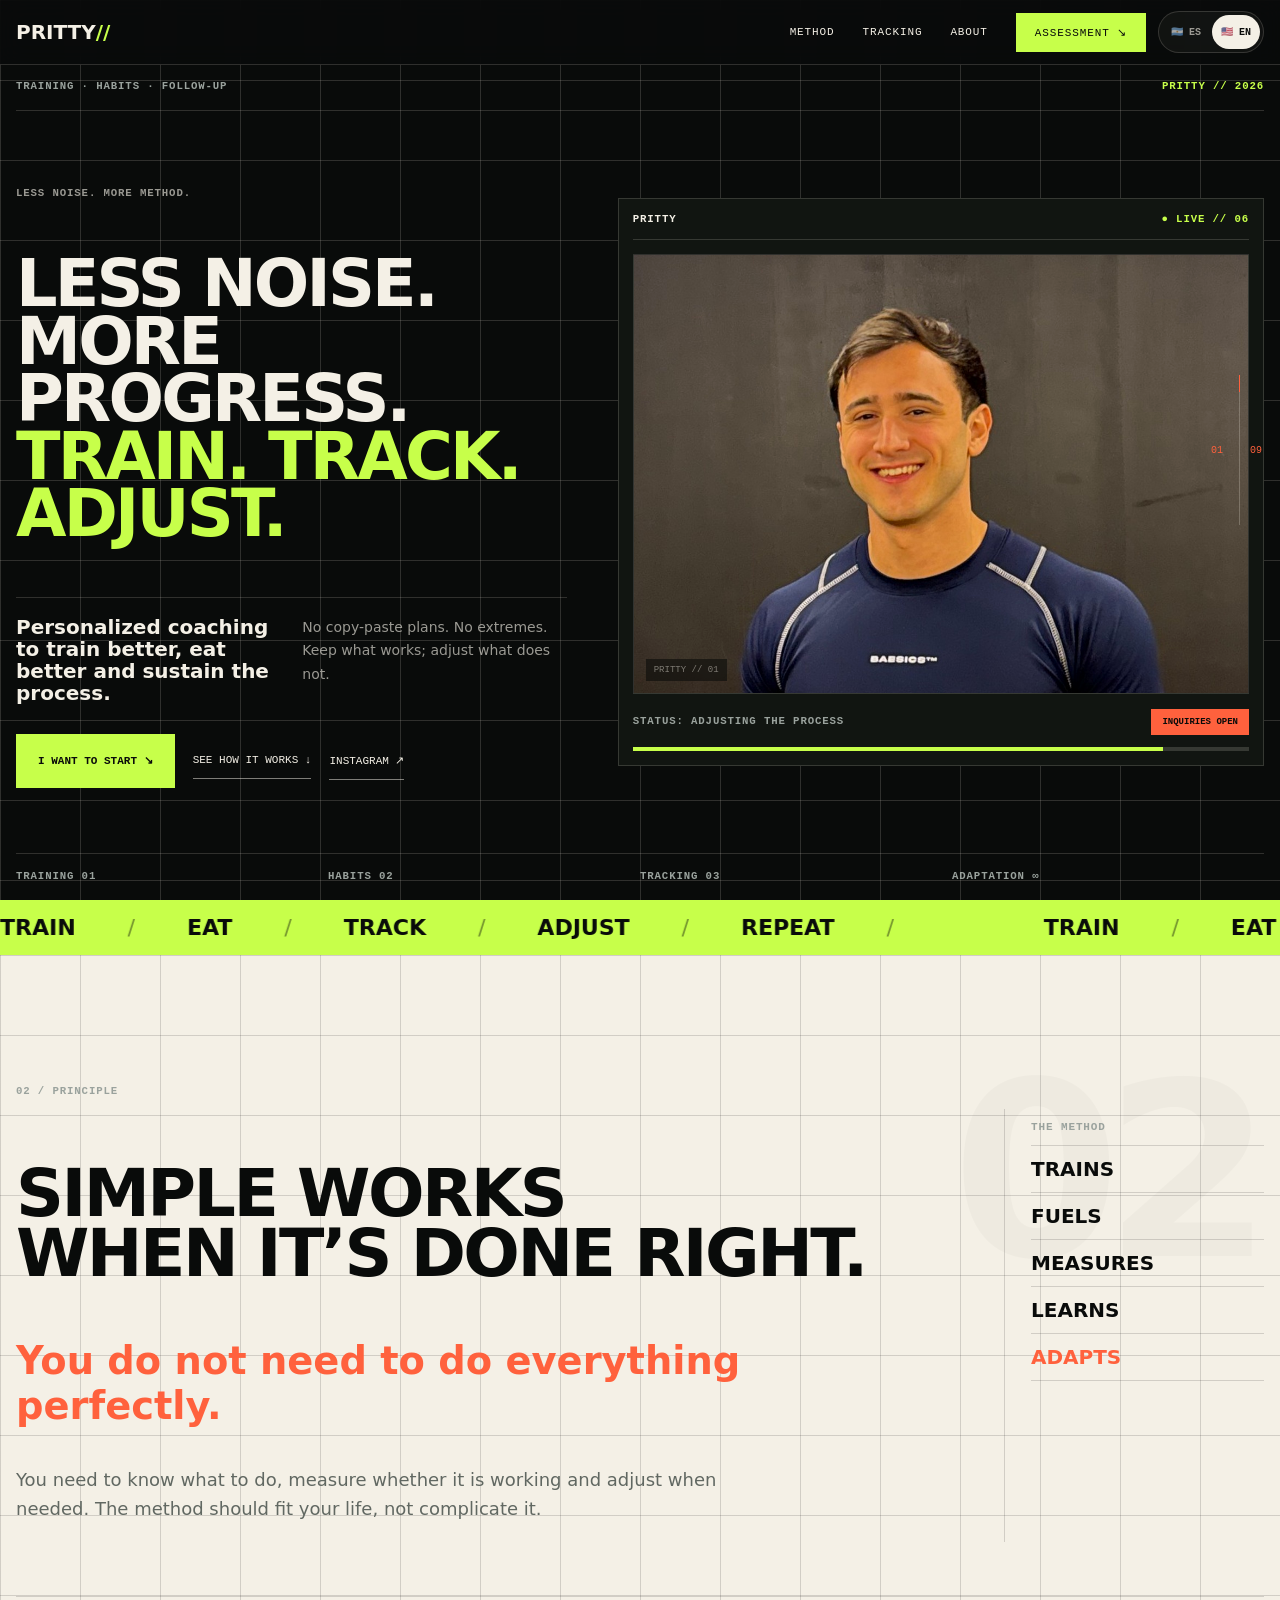
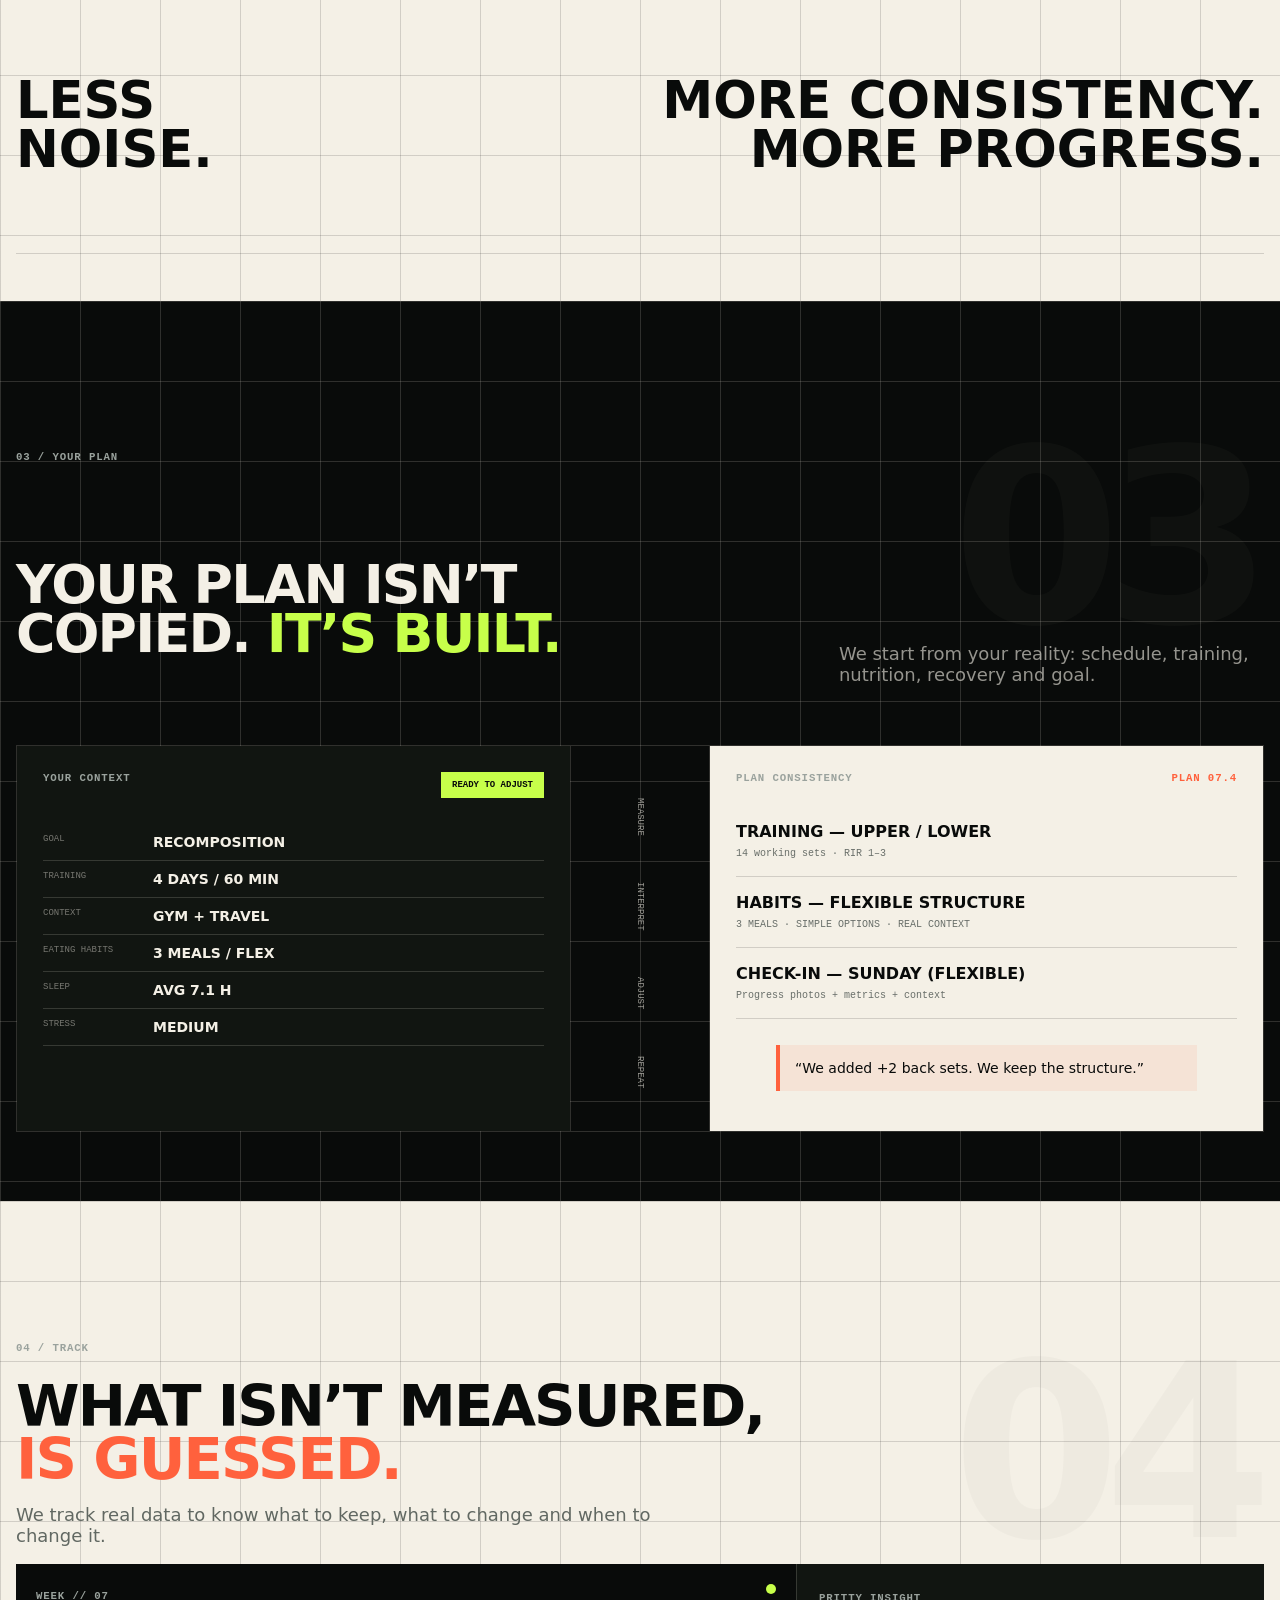
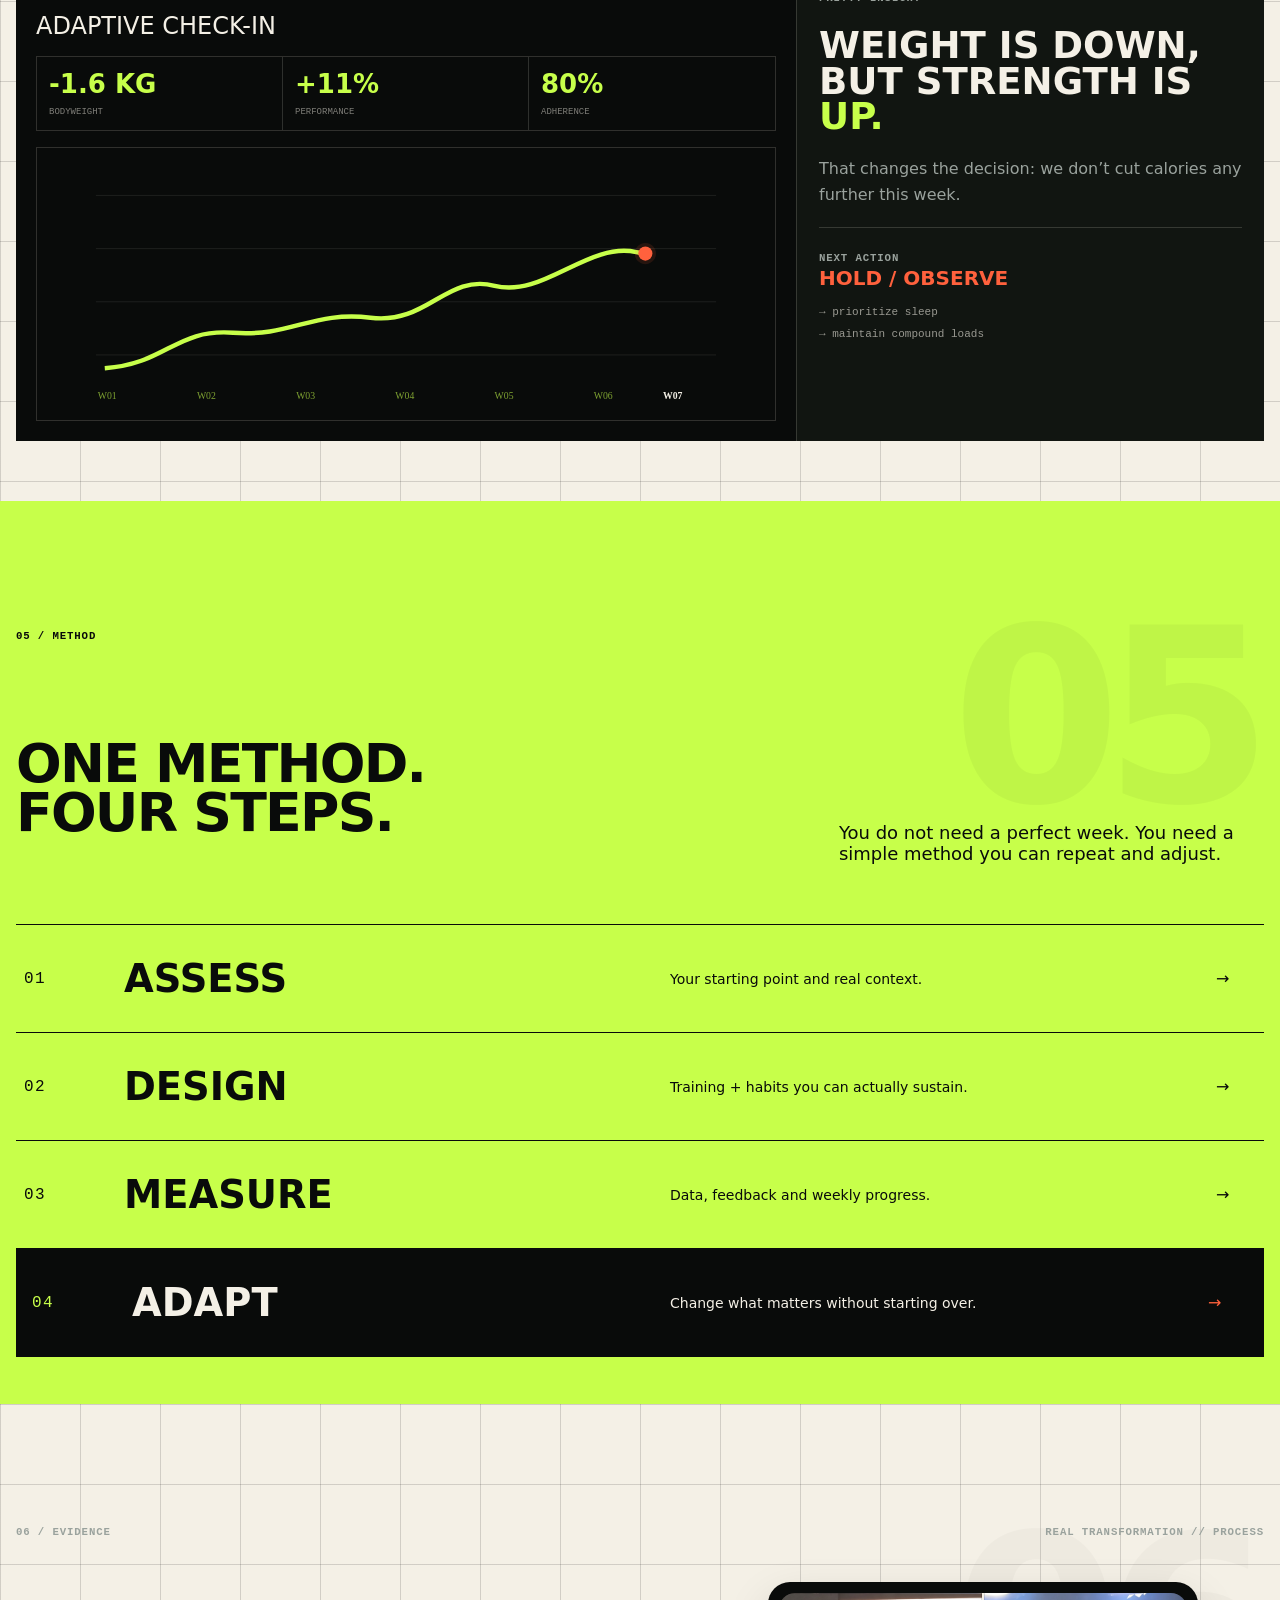
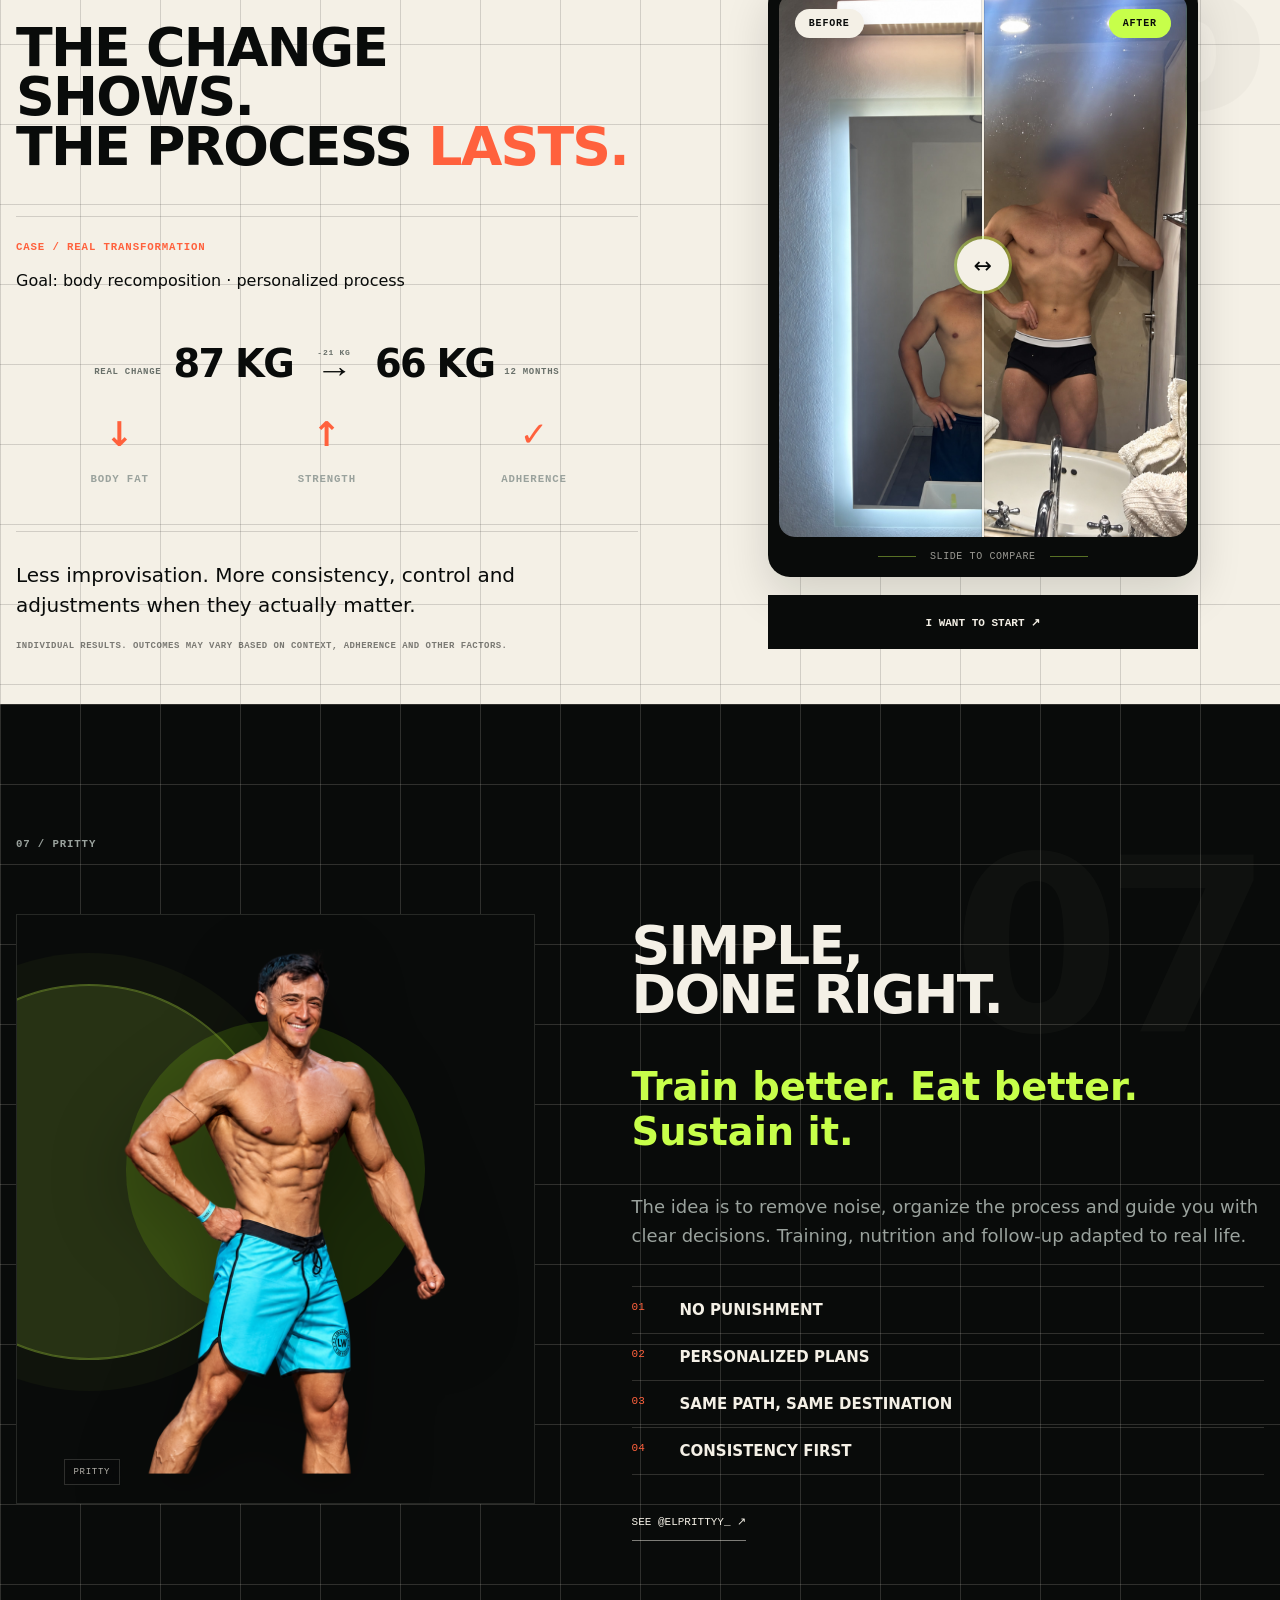
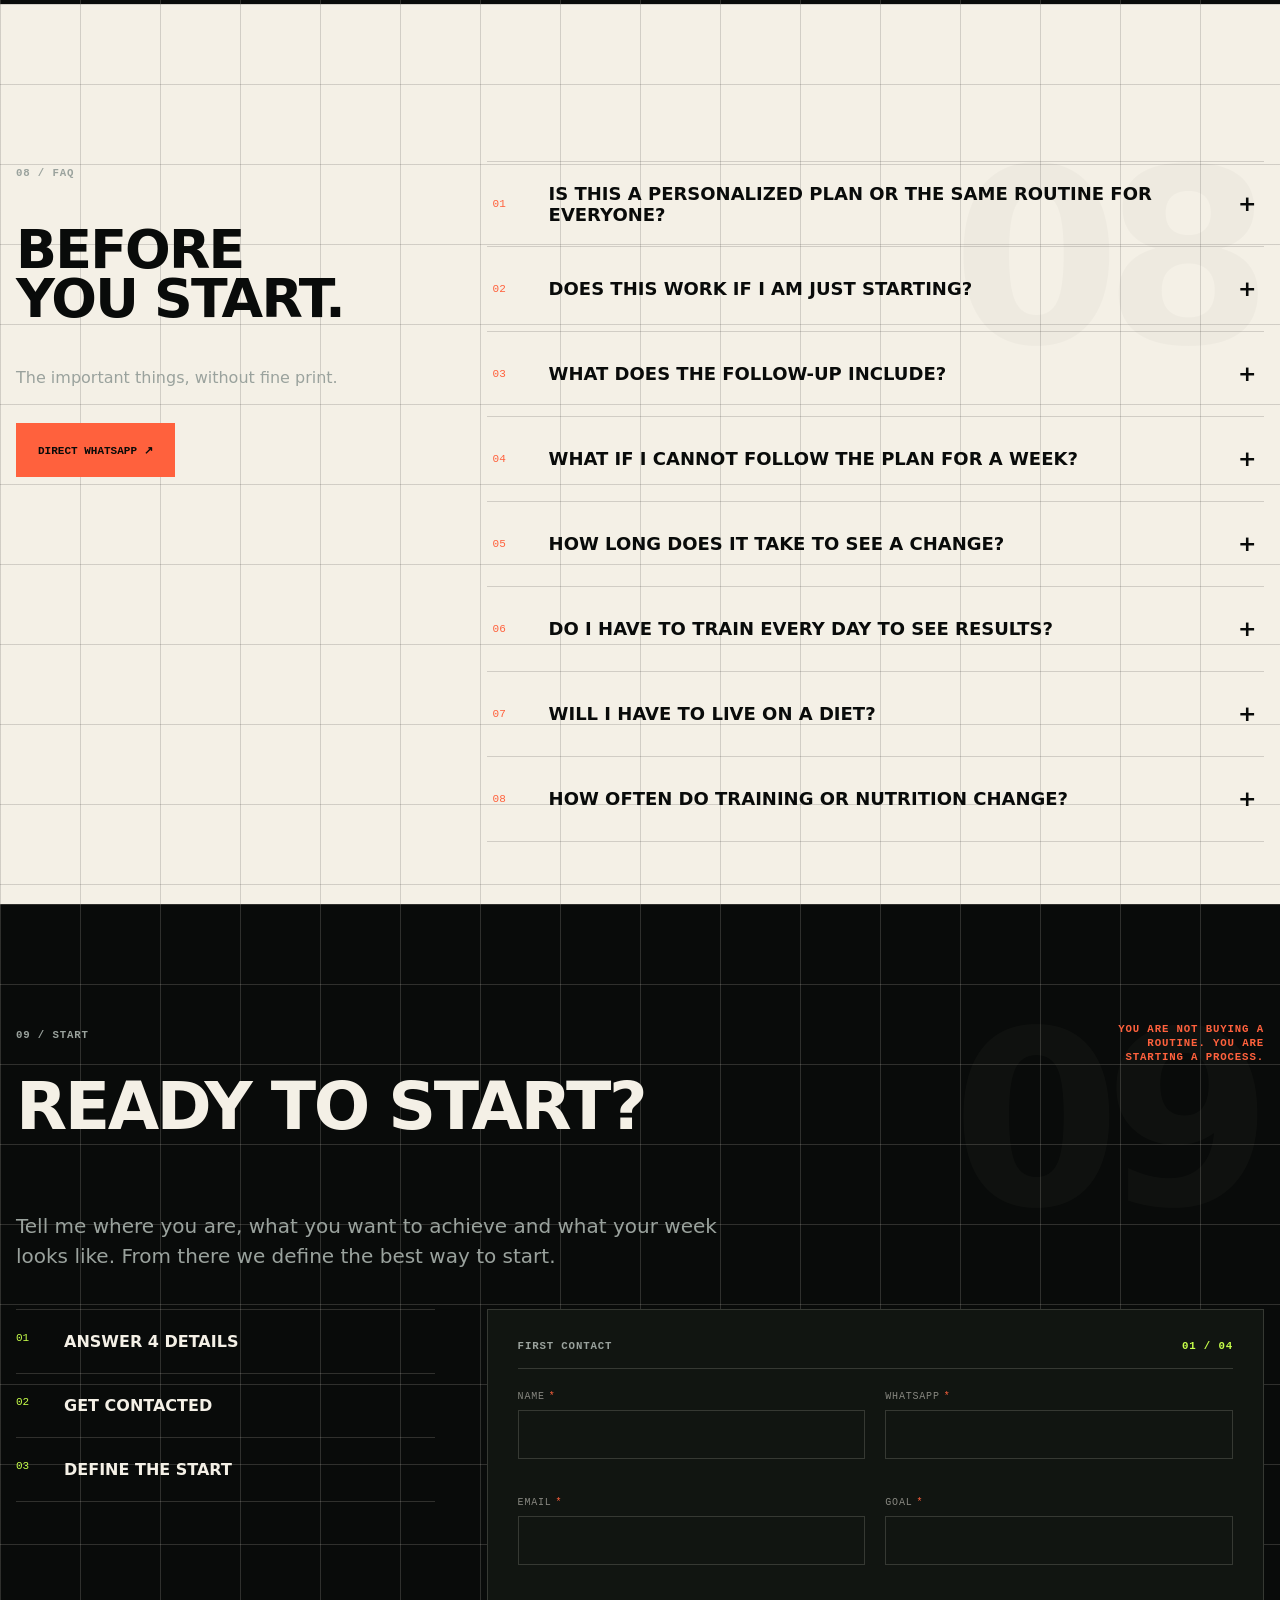
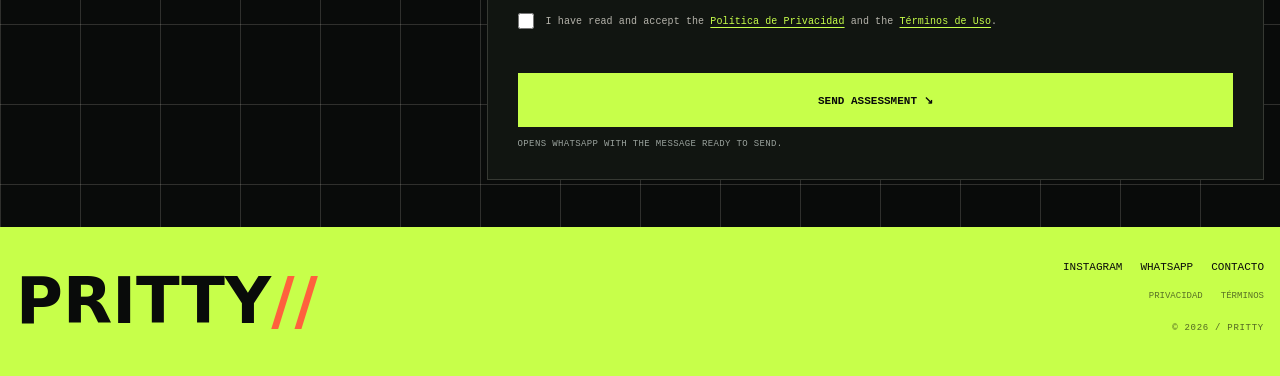
==== commit fbb57622: "Update PRITTY page title and core SEO metadata" ====
--- a/docs/index.html
+++ b/docs/index.html
@@ -7,12 +7,15 @@
 <meta content="no-referrer" name="referrer"/>
 <meta content="default-src 'self'; script-src 'self'; style-src 'self' 'unsafe-inline' https://fonts.googleapis.com; font-src 'self' https://fonts.gstatic.com; img-src 'self' data:; connect-src 'none'; media-src 'none'; object-src 'none'; frame-src 'none'; worker-src 'none'; base-uri 'self'; form-action 'self'; upgrade-insecure-requests" http-equiv="Content-Security-Policy"/>
 <meta content="telephone=no, date=no, email=no, address=no" name="format-detection"/>
-<title>PRITTY — Preparación Personal</title>
+<title>PRITTY // Nutrición &amp; Entrenamiento Personalizado</title>
 <meta content="Entrenamiento, hábitos y seguimiento sin vueltas, adaptados a tu vida real." name="description"/>
 <meta content="#090b0a" name="theme-color"/>
-<meta content="PRITTY — Preparación Personal" property="og:title"/>
+<meta content="PRITTY // Nutrición &amp; Entrenamiento Personalizado" property="og:title"/>
 <meta content="Entrenamiento, hábitos y seguimiento adaptados a tu vida real." property="og:description"/>
 <meta content="website" property="og:type"/>
+<meta content="https://prittycoaching.com/" property="og:url"/>
+<link href="https://prittycoaching.com/" rel="canonical"/>
+<meta content="index,follow,max-image-preview:large,max-snippet:-1,max-video-preview:-1" name="robots"/>
 <link href="favicon.svg" rel="icon" type="image/svg+xml"/>
 <link href="https://fonts.googleapis.com" rel="preconnect"/>
 <link crossorigin="" href="https://fonts.gstatic.com" rel="preconnect"/>
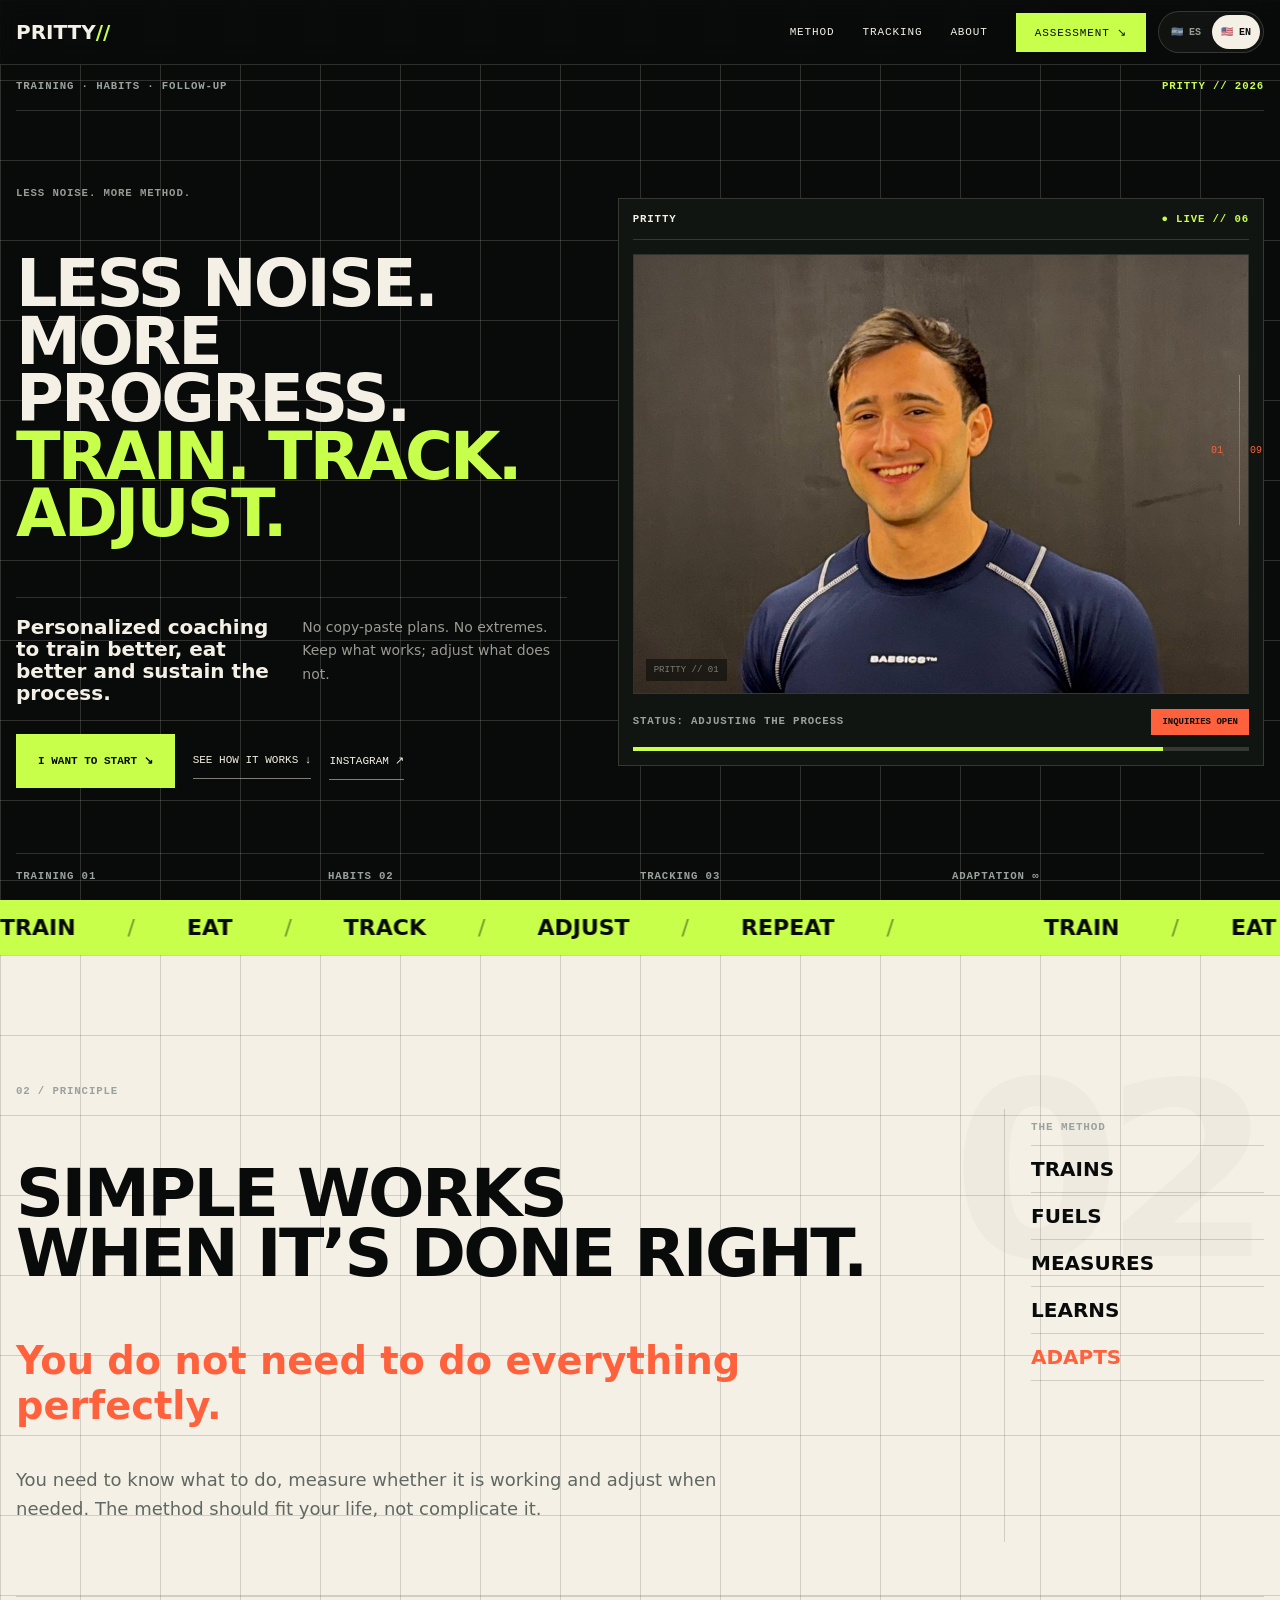
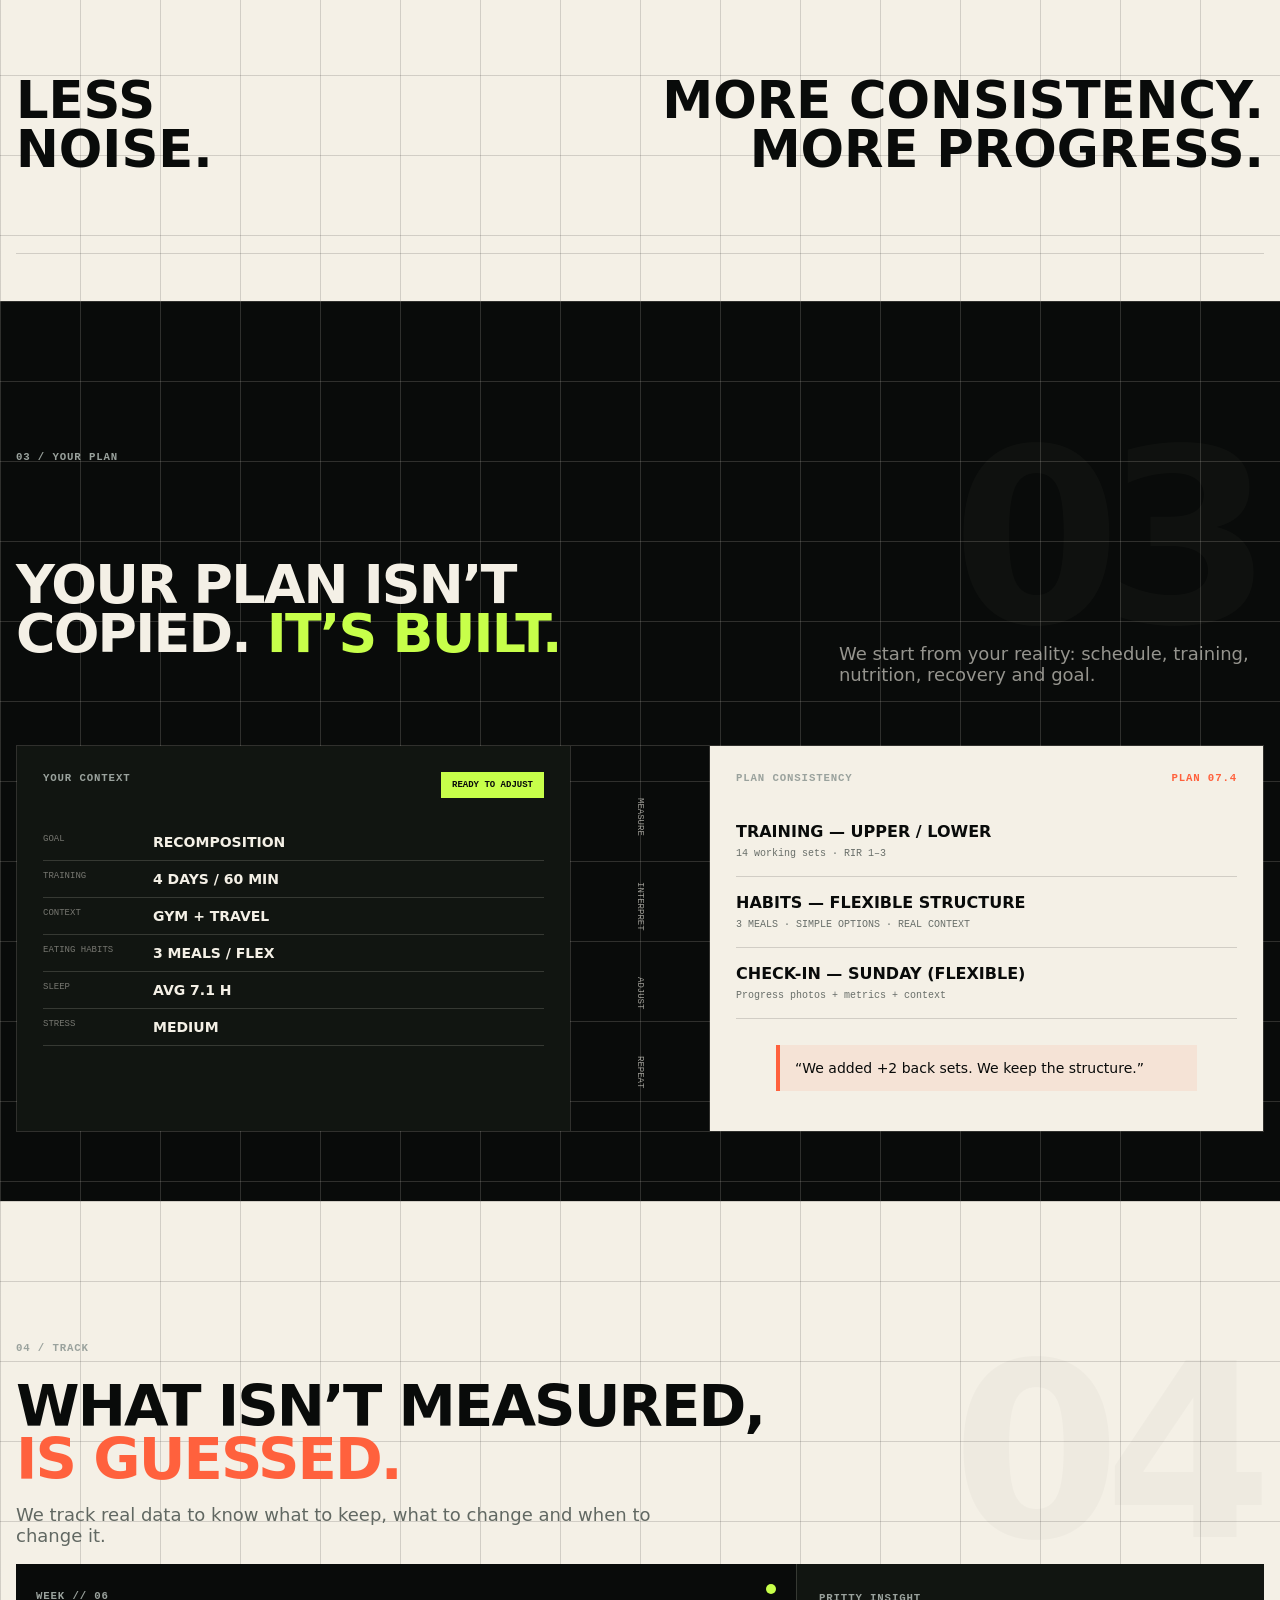
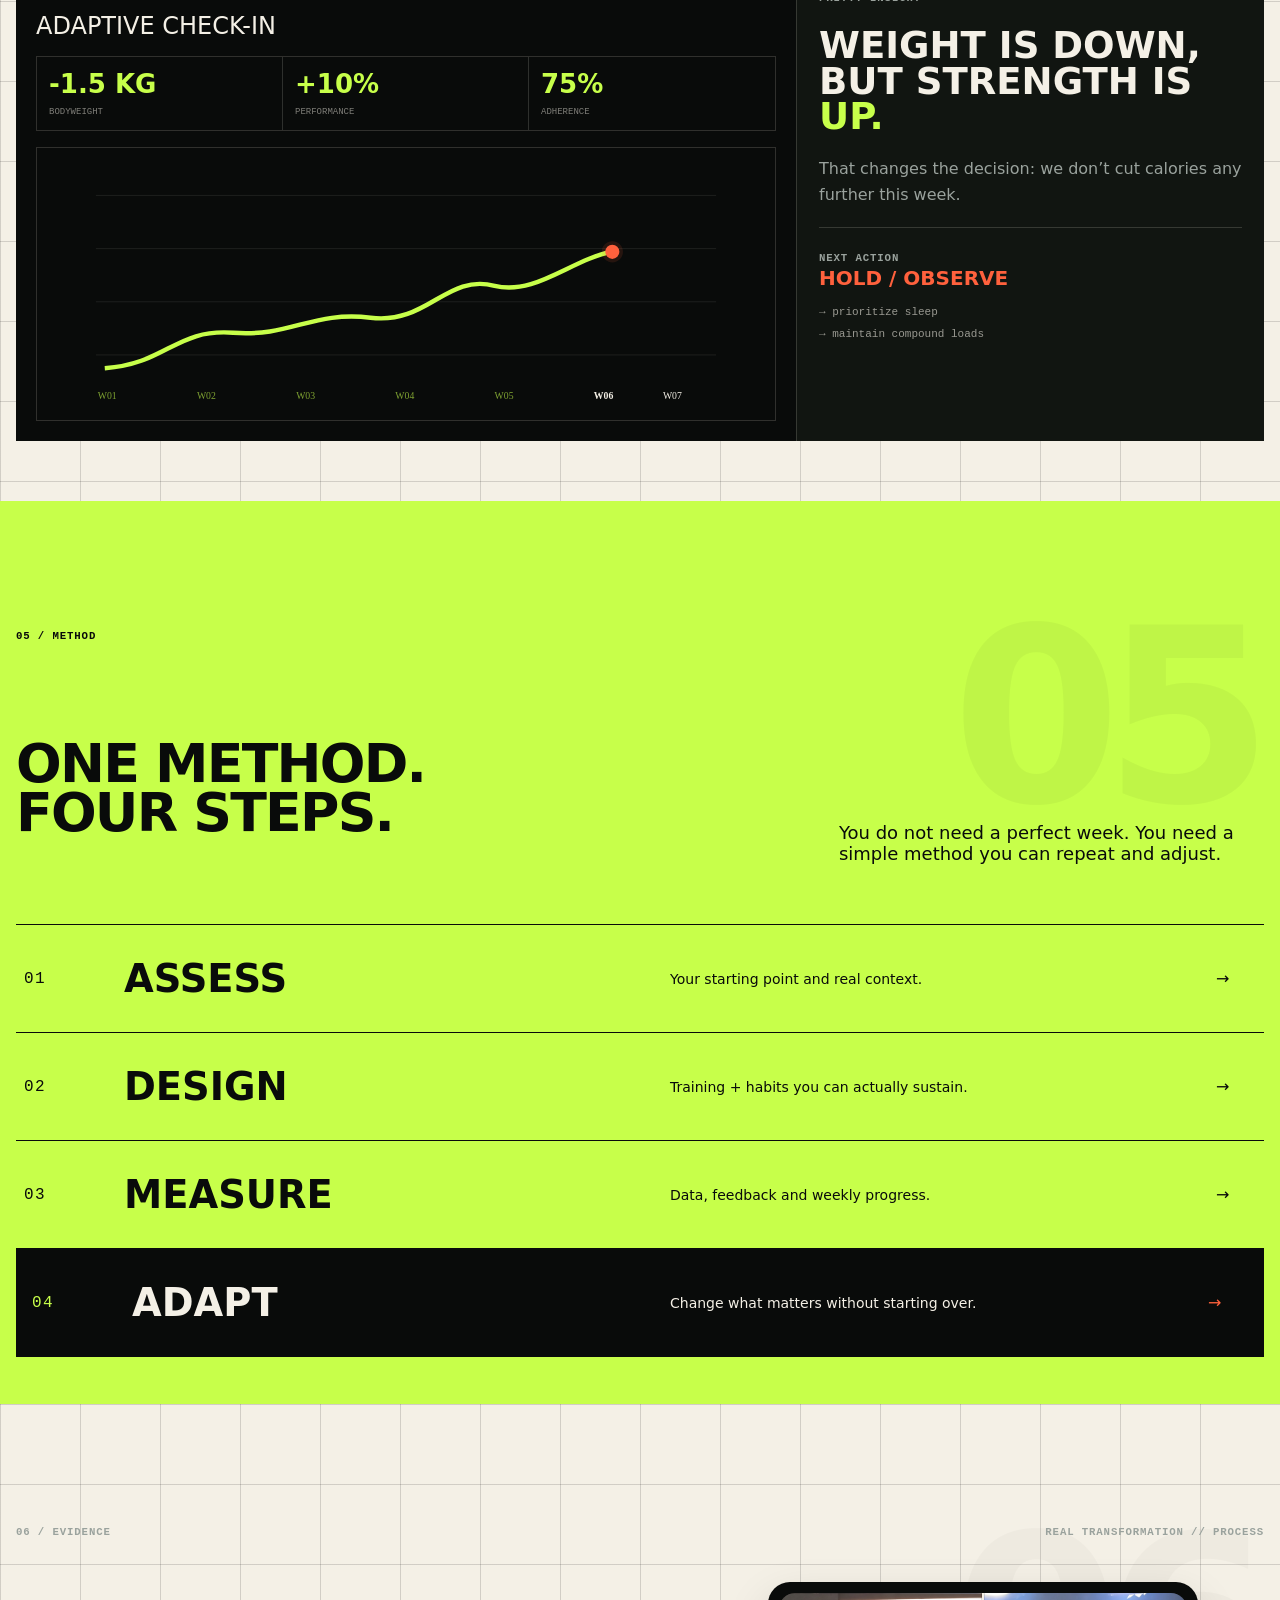
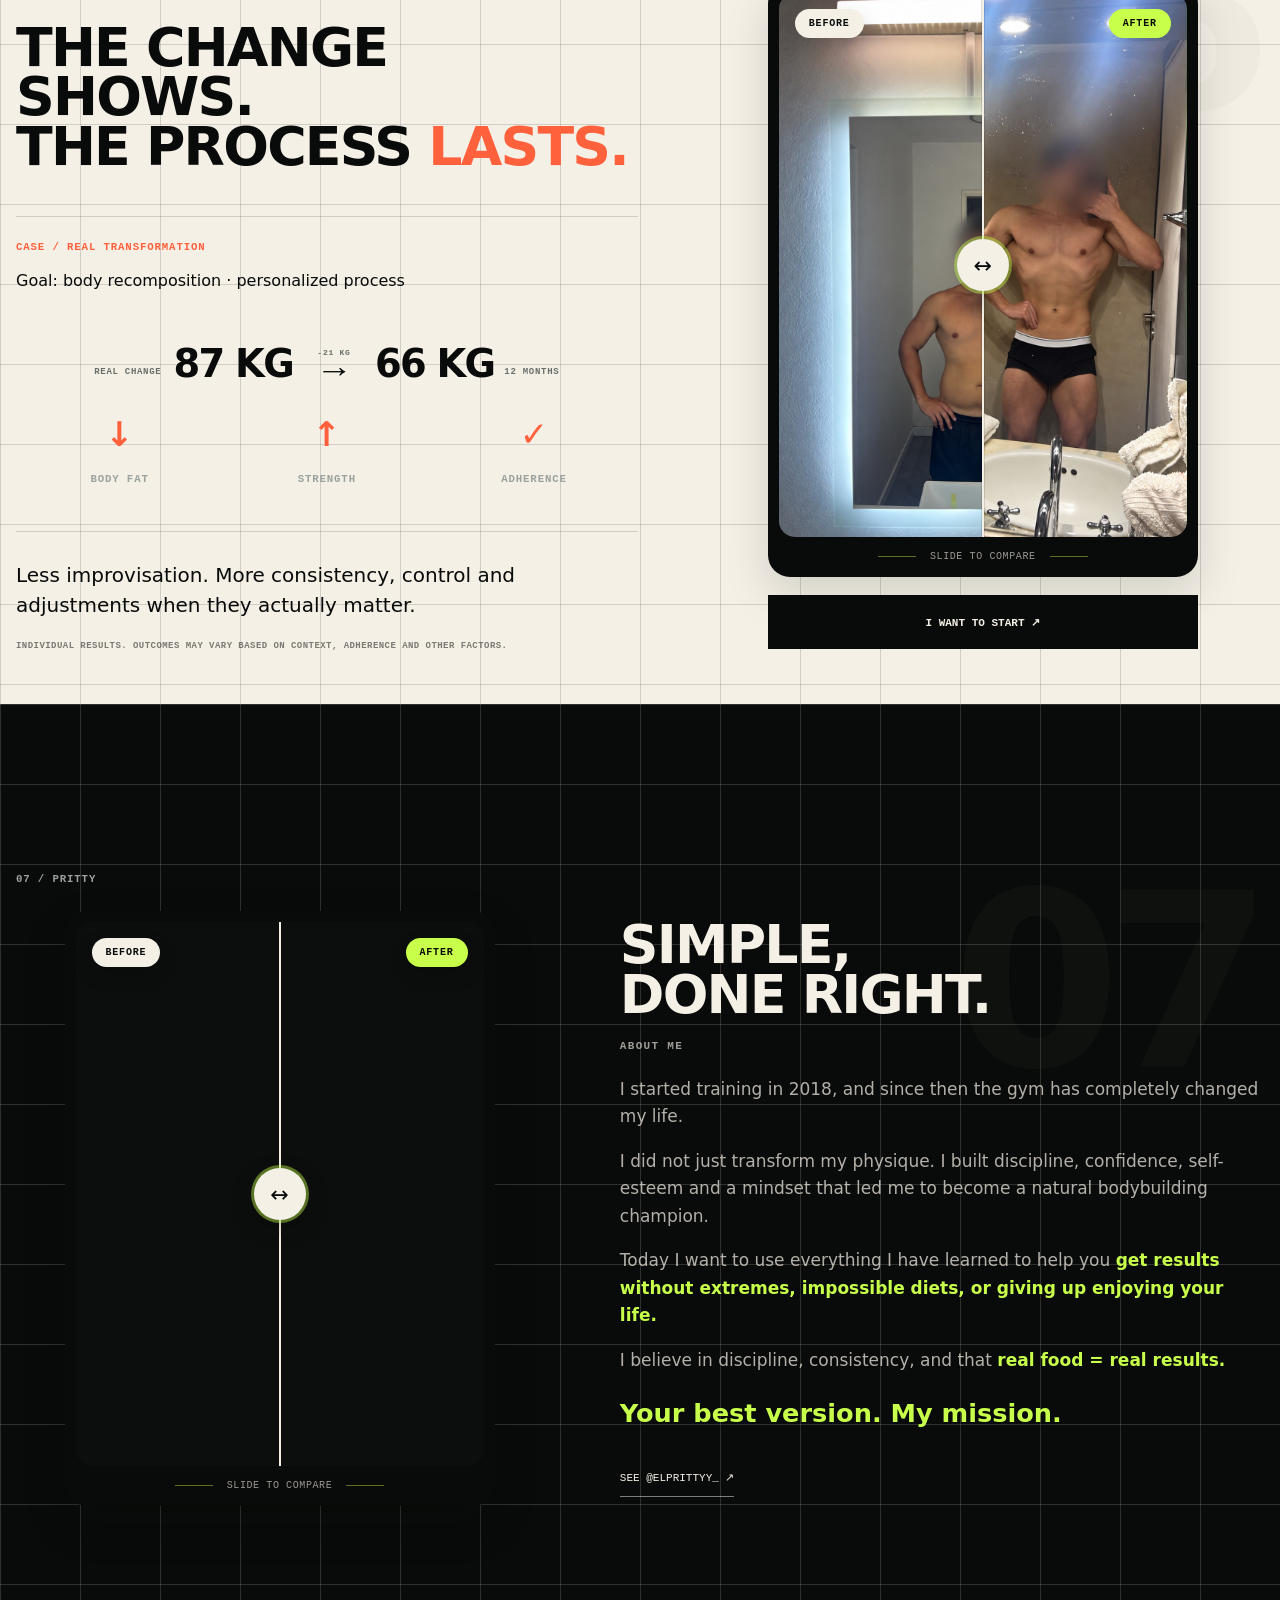
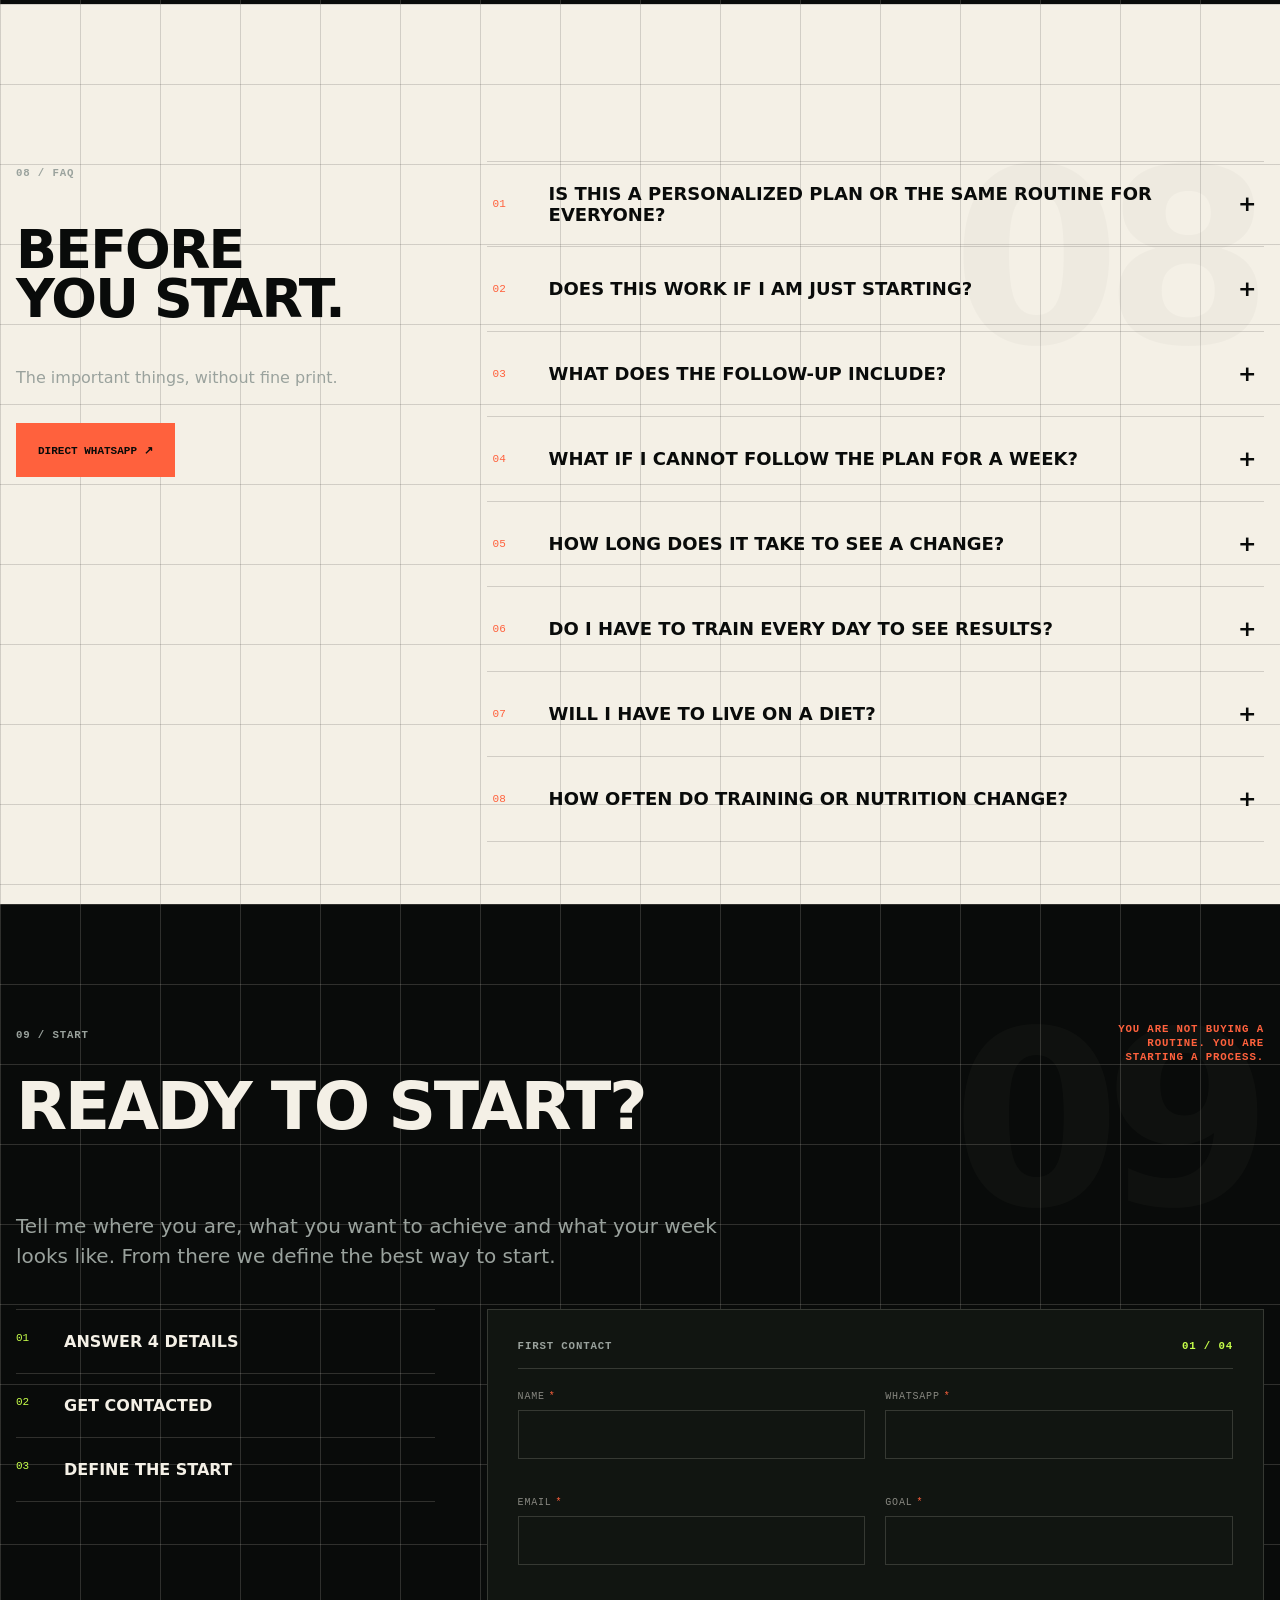
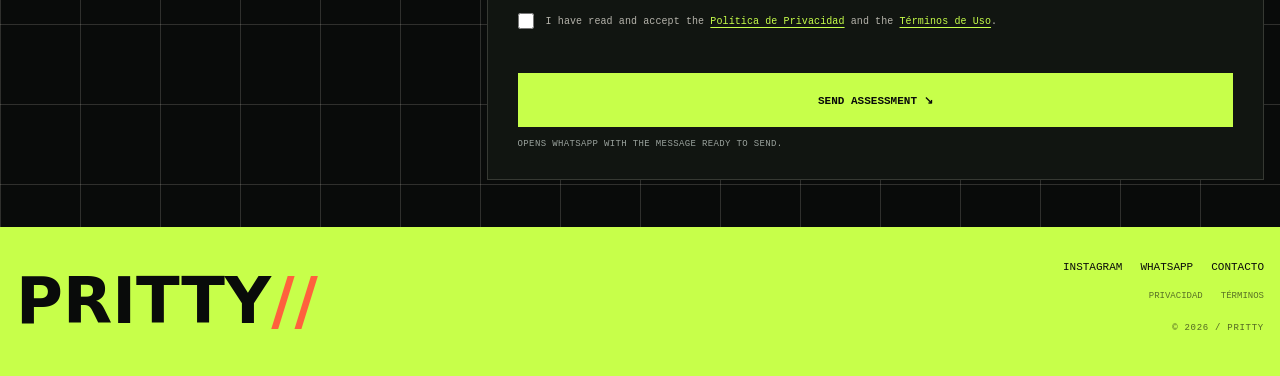
==== commit d63b7498: "Refresh About section with PRITTY story and before-after comparison" ====
--- a/docs/index.html
+++ b/docs/index.html
@@ -7,10 +7,10 @@
 <meta content="no-referrer" name="referrer"/>
 <meta content="default-src 'self'; script-src 'self'; style-src 'self' 'unsafe-inline' https://fonts.googleapis.com; font-src 'self' https://fonts.gstatic.com; img-src 'self' data:; connect-src 'none'; media-src 'none'; object-src 'none'; frame-src 'none'; worker-src 'none'; base-uri 'self'; form-action 'self'; upgrade-insecure-requests" http-equiv="Content-Security-Policy"/>
 <meta content="telephone=no, date=no, email=no, address=no" name="format-detection"/>
-<title>PRITTY // Nutrición &amp; Entrenamiento Personalizado</title>
+<title>PRITTY // Alimentación &amp; Entrenamiento Personalizado</title>
 <meta content="Entrenamiento, hábitos y seguimiento sin vueltas, adaptados a tu vida real." name="description"/>
 <meta content="#090b0a" name="theme-color"/>
-<meta content="PRITTY // Nutrición &amp; Entrenamiento Personalizado" property="og:title"/>
+<meta content="PRITTY // Alimentación &amp; Entrenamiento Personalizado" property="og:title"/>
 <meta content="Entrenamiento, hábitos y seguimiento adaptados a tu vida real." property="og:description"/>
 <meta content="website" property="og:type"/>
 <meta content="https://prittycoaching.com/" property="og:url"/>
@@ -653,6 +653,29 @@
       .case-weight-sequence{gap:7px;white-space:nowrap}.case-result-label{flex:0 0 auto;padding-bottom:2px;margin-right:0}.case-weight-value{font-size:clamp(30px,9vw,38px)}.case-weight-flow{min-width:54px}.case-weight-arrow{font-size:30px}.case-result-time{margin-left:0;padding-bottom:2px}
       .case-result-label,.case-result-time,.case-weight-delta{font-size:8px}
     }
+
+    /* About / PRITTY story */
+    #about .about-story-grid{grid-template-columns:minmax(0,.9fr) minmax(0,1.1fr);gap:clamp(44px,6vw,88px);align-items:center;margin-top:18px!important}
+    #about .about-compare-card{width:min(100%,430px);margin:0 auto}
+    #about .about-story>.display-md{display:block!important;margin:0 0 20px!important}
+    #about .about-story-kicker{margin:0 0 22px;font:700 11px/1.3 "IBM Plex Mono",monospace;letter-spacing:.12em;color:rgba(244,240,230,.64)}
+    #about .about-story-copy{max-width:720px}
+    #about .about-story-copy p{margin:0 0 17px;font-size:17px;line-height:1.62;color:rgba(244,240,230,.72)}
+    #about .about-story-copy .lime{color:var(--lime);font-weight:650}
+    #about .about-story-copy .about-mission{margin-top:24px;color:var(--lime);font-size:clamp(20px,2vw,27px);font-weight:750;line-height:1.25}
+    #about .about-story>.secondary{display:inline-block;margin-top:12px}
+    @media(max-width:900px){
+      #about .about-story-grid{grid-template-columns:1fr!important;gap:28px!important}
+      #about .about-compare-card{width:min(100%,430px)!important}
+      #about .about-story>.display-md{display:block!important;font-size:clamp(42px,10vw,60px)!important;margin-bottom:16px!important}
+      #about .about-story-copy p{font-size:16px;line-height:1.6}
+    }
+    @media(max-width:640px){
+      #about .about-story-grid{gap:22px!important}
+      #about .about-compare-card{width:100%!important;max-width:430px}
+      #about .about-story-kicker{margin-bottom:18px}
+      #about .about-story-copy p{font-size:15.5px;line-height:1.62;margin-bottom:15px}
+    }
 </style>
 </head>
 <body>
@@ -692,7 +715,7 @@
 <section class="section light" data-theme="light" id="track"><div class="container section-inner"><span aria-hidden="true" class="stage-ghost">04</span><p class="label muted" data-i18n="track.label">04 / TRACK</p><h2 class="display-md reveal" data-i18n="track.title" style="margin-top:30px">LO QUE NO SE MIDE,<br/><span class="coral">SE ADIVINA.</span></h2><p class="reveal" data-i18n="track.sub" style="max-width:700px;font-size:18px;color:#616862">El seguimiento no es motivación vacía: es información para decidir mejor.</p><div class="track-wrap" id="trackWrap"><div class="dash"><div class="dash-top"><div><span class="label muted" data-i18n-template="track.week" id="trackWeek">WEEK // 07</span><div data-i18n="track.checkin" id="trackCheckin" style="font-size:24px;margin-top:8px">ADAPTIVE CHECK-IN</div></div><i></i></div><div class="track-metrics"><div class="track-metric"><strong data-counter="track" data-decimals="1" data-suffix=" KG" data-target="-1.8">0.0 KG</strong><small data-i18n="track.bodyweight">BODYWEIGHT</small></div><div class="track-metric"><strong data-counter="track" data-prefix="+" data-suffix="%" data-target="12">+0%</strong><small data-i18n="track.performance">PERFORMANCE</small></div><div class="track-metric"><strong data-counter="track" data-suffix="%" data-target="91">0%</strong><small data-i18n="track.adherence">ADHERENCE</small></div></div><div class="chart"><svg aria-label="Progreso ascendente semana 1 a semana 7" role="img" viewbox="0 0 700 280"><g stroke="rgba(244,240,230,.1)"><line x1="0" x2="700" y1="40" y2="40"></line><line x1="0" x2="700" y1="100" y2="100"></line><line x1="0" x2="700" y1="160" y2="160"></line><line x1="0" x2="700" y1="220" y2="220"></line></g><path class="graph-line" d="M10 235 C80 230 90 190 155 195 S245 170 310 178 S395 128 450 142 S555 92 610 104 S650 64 672 47" fill="none" id="graphPath" pathlength="1" stroke="#c7ff4a" stroke-width="5"></path><circle cx="10" cy="235" fill="none" id="graphHalo" opacity=".16" r="10" stroke="#ff613d" stroke-width="4"></circle><circle class="graph-point" cx="672" cy="47" fill="#ff613d" id="graphPoint" r="8"></circle><g fill="rgba(244,240,230,.45)" font-family="IBM Plex Mono" font-size="11"><text class="week-label" data-week="1" x="2" y="270">W01</text><text class="week-label" data-week="2" x="114" y="270">W02</text><text class="week-label" data-week="3" x="226" y="270">W03</text><text class="week-label" data-week="4" x="338" y="270">W04</text><text class="week-label" data-week="5" x="450" y="270">W05</text><text class="week-label" data-week="6" x="562" y="270">W06</text><text class="w07 week-label" data-week="7" x="640" y="270">W07</text></g></svg></div></div><aside class="insight"><span class="label muted" data-i18n="track.insight">LECTURA DE PRITTY</span><h3 data-i18n="track.insightTitle">EL PESO BAJA,<br/>PERO LA FUERZA <span class="lime">SUBE.</span></h3><p class="muted" data-i18n="track.insightBody" style="line-height:1.6">Eso cambia la decisión: no recortamos más calorías esta semana.</p><div class="next"><span class="label muted" data-i18n="track.next">NEXT ACTION</span><b data-i18n="track.keep">MANTENER / OBSERVAR</b><ul><li data-i18n="track.action1">→ priorizar sueño</li><li data-i18n="track.action2">→ mantener carga compuestos</li></ul></div></aside></div></div></section>
 <section class="section lime-bg" data-theme="lime" id="method"><div class="container section-inner"><span aria-hidden="true" class="stage-ghost lime-ghost">05</span><p class="label" data-i18n="method.label">05 / METHOD</p><div class="intro-split"><h2 class="display-md reveal" data-i18n="method.title">UN MÉTODO.<br/>CUATRO MOVIMIENTOS.</h2><p class="reveal d1" data-i18n="method.sub" style="color:var(--ink)">No necesitás motivación perfecta. Necesitás un sistema que siga funcionando cuando tu semana no lo hace.</p></div><div class="method-rows"><a class="method-row focus" href="#start"><span class="mono">01</span><strong data-i18n="method.eval">EVALUAR</strong><p data-i18n="method.evalBody">Tu punto de partida y tu contexto real.</p><span aria-hidden="true" class="arrow">→</span></a><a class="method-row focus" href="#engine"><span class="mono">02</span><strong data-i18n="method.design">DISEÑAR</strong><p data-i18n="method.designBody">Entrenamiento + hábitos que puedas sostener.</p><span aria-hidden="true" class="arrow">→</span></a><a class="method-row focus" href="#track"><span class="mono">03</span><strong data-i18n="method.measure">MEDIR</strong><p data-i18n="method.measureBody">Datos, sensaciones y progreso semanal.</p><span aria-hidden="true" class="arrow">→</span></a><a class="method-row focus" href="#start"><span class="mono lime">04</span><strong data-i18n="method.adapt">ADAPTAR</strong><p data-i18n="method.adaptBody">Cambiar lo necesario sin empezar de cero.</p><span aria-hidden="true" class="arrow coral">→</span></a></div></div></section>
 <section class="section light" data-theme="light" id="evidence"><div class="container section-inner"><span aria-hidden="true" class="stage-ghost">06</span><div style="display:flex;justify-content:space-between;gap:18px"><span class="label muted" data-i18n="evidence.label">06 / EVIDENCIA</span><span class="label muted" data-i18n="evidence.top">TRANSFORMACIÓN REAL // PROCESO</span></div><div class="evidence-grid evidence-real"><div class="reveal"><h2 class="display-md" data-i18n="evidence.title">EL CAMBIO SE VE.<br/>EL PROCESO <span class="coral">SE SOSTIENE.</span></h2><div class="case-meta"><span class="label coral" data-i18n="evidence.case">CASO / TRANSFORMACIÓN REAL</span><p data-i18n="evidence.goal">Objetivo: recomposición corporal · proceso personalizado</p></div><div class="case-result-highlight"><div class="case-weight-sequence"><span class="case-result-label" data-i18n="evidence.resultLabel">CAMBIO REAL</span><strong class="case-weight-value">87 KG</strong><span class="case-weight-flow"><small class="case-weight-delta">-21 KG</small><b class="case-weight-arrow" aria-hidden="true">→</b></span><strong class="case-weight-value">66 KG</strong><small class="case-result-time" data-i18n="evidence.resultTime">12 MESES</small></div></div><div class="case-metrics"><div><strong>↓</strong><div class="label muted" data-i18n="evidence.bodyfat">GRASA CORPORAL</div></div><div><strong>↑</strong><div class="label muted" data-i18n="evidence.strength">FUERZA</div></div><div><strong>✓</strong><div class="label muted" data-i18n="evidence.adherence">ADHERENCIA</div></div></div><p class="quote" data-i18n="evidence.quote">Menos improvisación. Más consistencia, control y ajustes cuando realmente hacen falta.</p><p class="evidence-disclaimer" data-i18n="evidence.disclaimer">RESULTADOS INDIVIDUALES. PUEDEN VARIAR SEGÚN CONTEXTO, ADHERENCIA Y OTROS FACTORES.</p></div><div class="reveal d2"><div class="compare-card"><div class="compare-stage" id="caseCompare" style="--pos:50%"><img alt="Después de la transformación" class="compare-img compare-after" src="case-after.jpg?v=20261006-final2"/><img alt="Antes de la transformación" class="compare-img compare-before" src="case-before.jpg?v=20261006-final2"/><span class="compare-label compare-label-before" data-i18n="evidence.before">ANTES</span><span class="compare-label compare-label-after" data-i18n="evidence.after">DESPUÉS</span><span class="compare-divider" aria-hidden="true"></span><span class="compare-handle" aria-hidden="true">↔</span><input class="compare-range focus" type="range" min="0" max="100" value="50" aria-label="Comparar antes y después"/></div><div class="compare-help"><i></i><span data-i18n="evidence.drag">DESLIZÁ PARA COMPARAR</span><i></i></div></div><a class="primary focus" data-i18n="evidence.cta" href="#start" style="margin-top:18px;background:var(--ink);color:var(--bone)">QUIERO EMPEZAR ↗</a></div></div></div></section>
-<section class="section dark" data-theme="dark" id="about"><div class="container section-inner"><span aria-hidden="true" class="stage-ghost dark-ghost about-stage-ghost">07</span><p class="label muted about-section-label" data-i18n="about.label">07 / PRITTY</p><div class="about-mobile-head"><h2 class="display-md" data-i18n="about.title">LO SIMPLE,<br/>BIEN HECHO.</h2><p class="lime" data-i18n="about.sub">Entrenar mejor. Comer mejor. Sostenerlo.</p><span aria-hidden="true" class="about-mobile-07">07</span></div><div class="about-grid"><div class="portrait coach-portrait has-photo coach-photo reveal"><img alt="PRITTY" class="portrait-img" src="trainer-about.png"/><span class="portrait-tag">PRITTY</span></div><div class="reveal d1"><div class="about-eyebrow"><span>07</span><i></i><b>PRITTY</b></div><h2 class="display-md" data-i18n="about.title">LO SIMPLE,<br/>BIEN HECHO.</h2><p class="lime" data-i18n="about.sub" style="font-size:clamp(24px,3vw,40px);font-weight:600">Entrenar mejor. Comer mejor. Sostenerlo.</p><p class="muted" data-i18n="about.body" style="font-size:18px;line-height:1.6">Entrena y compite, y lleva esa misma lógica al seguimiento: objetivos claros, decisiones medibles y un plan que se adapta a la realidad de cada persona.</p><div class="principles"><div><span>01</span><b data-i18n="about.p1">NO CASTIGO</b></div><div><span>02</span><b data-i18n="about.p2">PLANES PERSONALIZADOS</b></div><div><span>03</span><b data-i18n="about.p3">MISMO CAMINO, MISMO DESTINO</b></div><div><span>04</span><b data-i18n="about.p4">SÍ A LA CONSISTENCIA</b></div></div><a class="secondary focus" data-i18n="about.cta" href="https://www.instagram.com/elprittyy_/" target="_blank" rel="noopener noreferrer" style="display:inline-block;margin-top:28px">VER @ELPRITTYY_ ↗</a></div></div></div></section>
+<section class="section dark" data-theme="dark" id="about"><div class="container section-inner"><span aria-hidden="true" class="stage-ghost dark-ghost about-stage-ghost">07</span><p class="label muted about-section-label" data-i18n="about.label">07 / PRITTY</p><div class="about-grid about-story-grid"><div class="reveal"><div class="compare-card about-compare-card"><div class="compare-stage" id="aboutCompare" style="--pos:50%"><img alt="Después de la transformación de PRITTY" class="compare-img compare-after" src="about-after.webp?v=20261006-about1"/><img alt="Antes de la transformación de PRITTY" class="compare-img compare-before" src="about-before.webp?v=20261006-about1"/><span class="compare-label compare-label-before" data-i18n="evidence.before">ANTES</span><span class="compare-label compare-label-after" data-i18n="evidence.after">DESPUÉS</span><span class="compare-divider" aria-hidden="true"></span><span class="compare-handle" aria-hidden="true">↔</span><input class="compare-range focus" type="range" min="0" max="100" value="50" aria-label="Comparar antes y después"/></div><div class="compare-help"><i></i><span data-i18n="evidence.drag">DESLIZÁ PARA COMPARAR</span><i></i></div></div></div><div class="reveal d1 about-story"><h2 class="display-md" data-i18n="about.title">LO SIMPLE,<br/>BIEN HECHO.</h2><p class="about-story-kicker" data-i18n="about.kicker">SOBRE MÍ</p><div class="about-story-copy"><p data-i18n="about.story1">Empecé a entrenar en 2018 y desde entonces el gimnasio cambió mi vida por completo.</p><p data-i18n="about.story2">No solo transformé mi físico. Construí disciplina, confianza, autoestima y una mentalidad que hoy me llevó a convertirme en campeón de culturismo natural.</p><p data-i18n="about.story3">Hoy quiero usar todo lo que aprendí para ayudarte a <span class="lime">conseguir resultados sin extremos, sin dietas imposibles y sin dejar de disfrutar tu vida.</span></p><p data-i18n="about.story4">Creo en la disciplina, la constancia y en que <span class="lime">comida real = resultados reales.</span></p><p class="about-mission lime" data-i18n="about.story5">Tu mejor versión. Mi misión.</p></div><a class="secondary focus" data-i18n="about.cta" href="https://www.instagram.com/elprittyy_/" target="_blank" rel="noopener noreferrer">VER @ELPRITTYY_ ↗</a></div></div></div></section>
 <section class="section light" data-theme="light" id="faq"><div class="container section-inner faq-grid"><span aria-hidden="true" class="stage-ghost">08</span><div><span class="label muted" data-i18n="faq.label">08 / FAQ</span><h2 class="display-md reveal" data-i18n="faq.title" style="margin-top:44px">ANTES DE<br/>EMPEZAR.</h2><p class="muted" data-i18n="faq.sub">Lo importante, sin letra chica.</p><a class="primary focus" data-i18n="faq.cta" href="https://wa.me/5493517616516?text=Hola%20Pritty%2C%20vi%20tu%20p%C3%A1gina%20y%20quiero%20consultar%20por%20el%20acompa%C3%B1amiento%20personalizado." id="faqWhatsApp" rel="noopener noreferrer" style="margin-top:20px;background:var(--coral)" target="_blank">WHATSAPP DIRECTO ↗</a></div><div class="faq reveal" id="faqList"></div></div></section>
 <section class="section dark" data-theme="dark" id="start"><div class="container section-inner"><span aria-hidden="true" class="stage-ghost dark-ghost">09</span><div class="start-head"><div><span class="label muted" data-i18n="start.label">09 / START</span><h2 class="display-lg reveal" data-i18n="start.title" style="margin-top:34px">¿EMPEZAMOS?</h2></div><span class="label coral" data-i18n="start.note" style="max-width:180px;text-align:right">NO COMPRÁS UNA RUTINA. EMPEZÁS UN PROCESO.</span></div><p class="reveal muted" data-i18n="start.sub" style="max-width:720px;font-size:20px;line-height:1.5">Contame dónde estás y dónde querés llegar. El primer paso es entender si este sistema encaja con vos.</p><div class="start-grid"><div class="steps reveal"><div><span>01</span><b data-i18n="start.s1">RESPONDÉS 4 DATOS</b></div><div><span>02</span><b data-i18n="start.s2">RECIBÍS CONTACTO</b></div><div><span>03</span><b data-i18n="start.s3">DEFINIMOS EL INICIO</b></div></div><div class="form-panel reveal d1"><form id="assessment" novalidate><div class="form-head"><span class="label muted" data-i18n="form.title">INITIAL ASSESSMENT</span><span class="label lime">01 / 04</span></div><div class="fields"><div class="field"><label for="name"><span data-i18n="form.name">Nombre</span><span class="req">*</span></label><input autocomplete="name" id="name" maxlength="80" minlength="2" name="name" required/><div class="error" data-error="name"></div></div><div class="field"><label for="whatsapp"><span data-i18n="form.whatsapp">WhatsApp</span><span class="req">*</span></label><input autocomplete="tel" id="whatsapp" inputmode="tel" maxlength="24" name="whatsapp" required/><div class="error" data-error="whatsapp"></div></div><div class="field"><label for="email"><span data-i18n="form.email">Email</span><span class="req">*</span></label><input autocomplete="email" id="email" maxlength="254" name="email" required type="email"/><div class="error" data-error="email"></div></div><div class="field"><label for="objective"><span data-i18n="form.objective">Objetivo</span><span class="req">*</span></label><input id="objective" maxlength="300" minlength="8" name="objective" required/><div class="error" data-error="objective"></div></div><div class="field full legal-consent"><label for="privacyConsent"><input id="privacyConsent" name="privacyConsent" required type="checkbox"/><span><span data-i18n="form.consentPrefix">Leí y acepto la</span> <a href="privacidad.html" target="_blank" rel="noopener noreferrer">Política de Privacidad</a> <span data-i18n="form.consentAnd">y los</span> <a href="terminos.html" target="_blank" rel="noopener noreferrer">Términos de Uso</a>.</span></label><div class="error" data-error="privacy"></div></div></div><button class="submit" data-i18n="form.submit" type="submit">ENVIAR EVALUACIÓN ↘</button><p class="mono muted" data-i18n="form.whatsappHint" style="font-size:9px;margin:12px 0 0;letter-spacing:.04em">ABRE WHATSAPP CON EL MENSAJE LISTO PARA ENVIAR.</p></form><div class="success" id="success"><div><div class="success-icon">✓</div><span class="label muted" data-i18n="form.success" style="display:block;margin-top:24px">EVALUACIÓN RECIBIDA</span><h3 data-i18n="form.next" style="font-size:clamp(44px,6vw,74px);line-height:.9;margin:24px 0">NEXT STEP:<br/><span class="lime">CONTACT</span></h3><p class="muted" data-i18n="form.successBody" style="font-size:18px;max-width:520px">Te contactaremos para revisar tu objetivo y definir si el sistema encaja con vos.</p></div><button class="reset" data-i18n="form.reset" id="resetBtn" type="button">↻ REINICIAR DEMO</button></div></div></div></div></section>
 <footer><div class="container"><strong>PRITTY<span class="coral">//</span></strong><div><nav><a href="https://www.instagram.com/elprittyy_/" target="_blank" rel="noopener noreferrer">INSTAGRAM</a><a href="https://wa.me/5493517616516?text=Hola%20Pritty%2C%20vi%20tu%20p%C3%A1gina%20y%20quiero%20consultar%20por%20el%20acompa%C3%B1amiento%20personalizado." id="footerWhatsApp" rel="noopener noreferrer" target="_blank">WHATSAPP</a><a href="#start">CONTACTO</a></nav><nav class="legal-links"><a href="privacidad.html">PRIVACIDAD</a><a href="terminos.html">TÉRMINOS</a></nav><p class="mono footer-meta" data-i18n="footer.online" style="font-size:9px;margin-top:18px">© 2026 / SYSTEM ONLINE</p></div></div></footer>
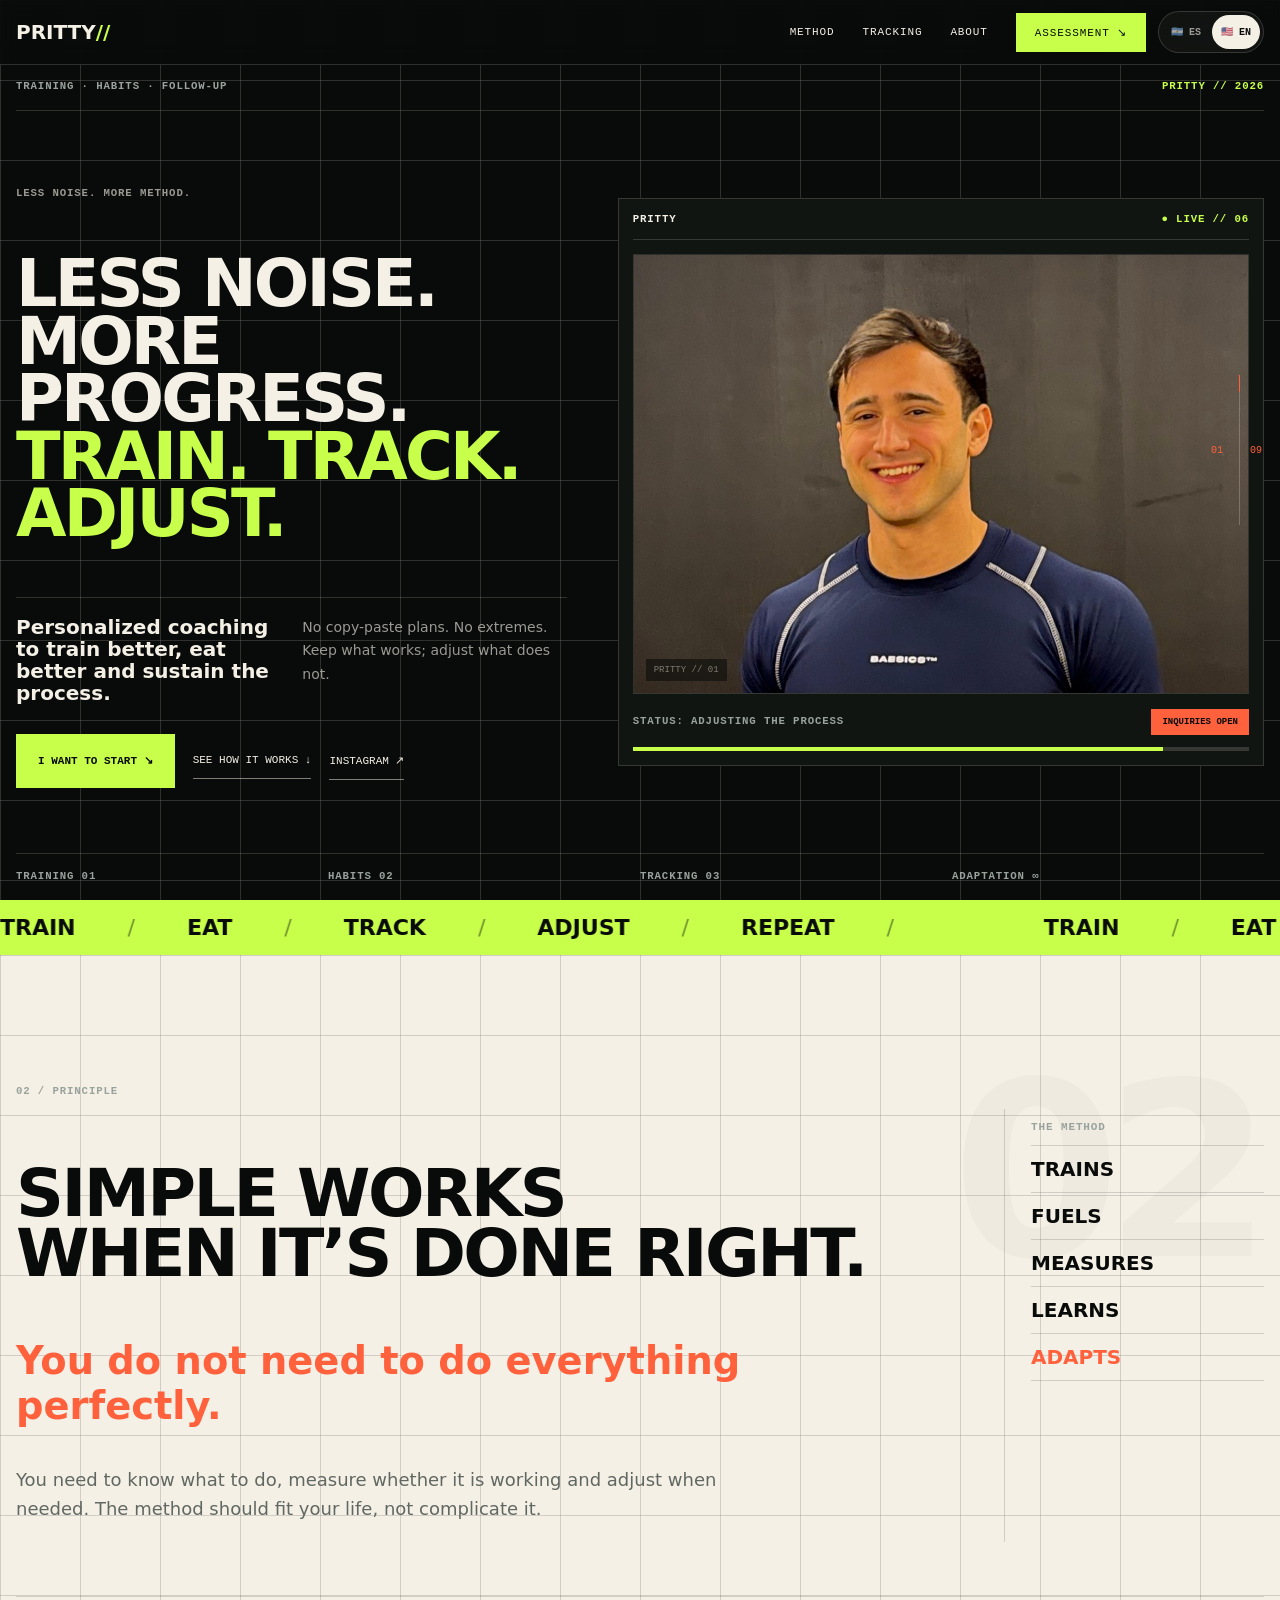
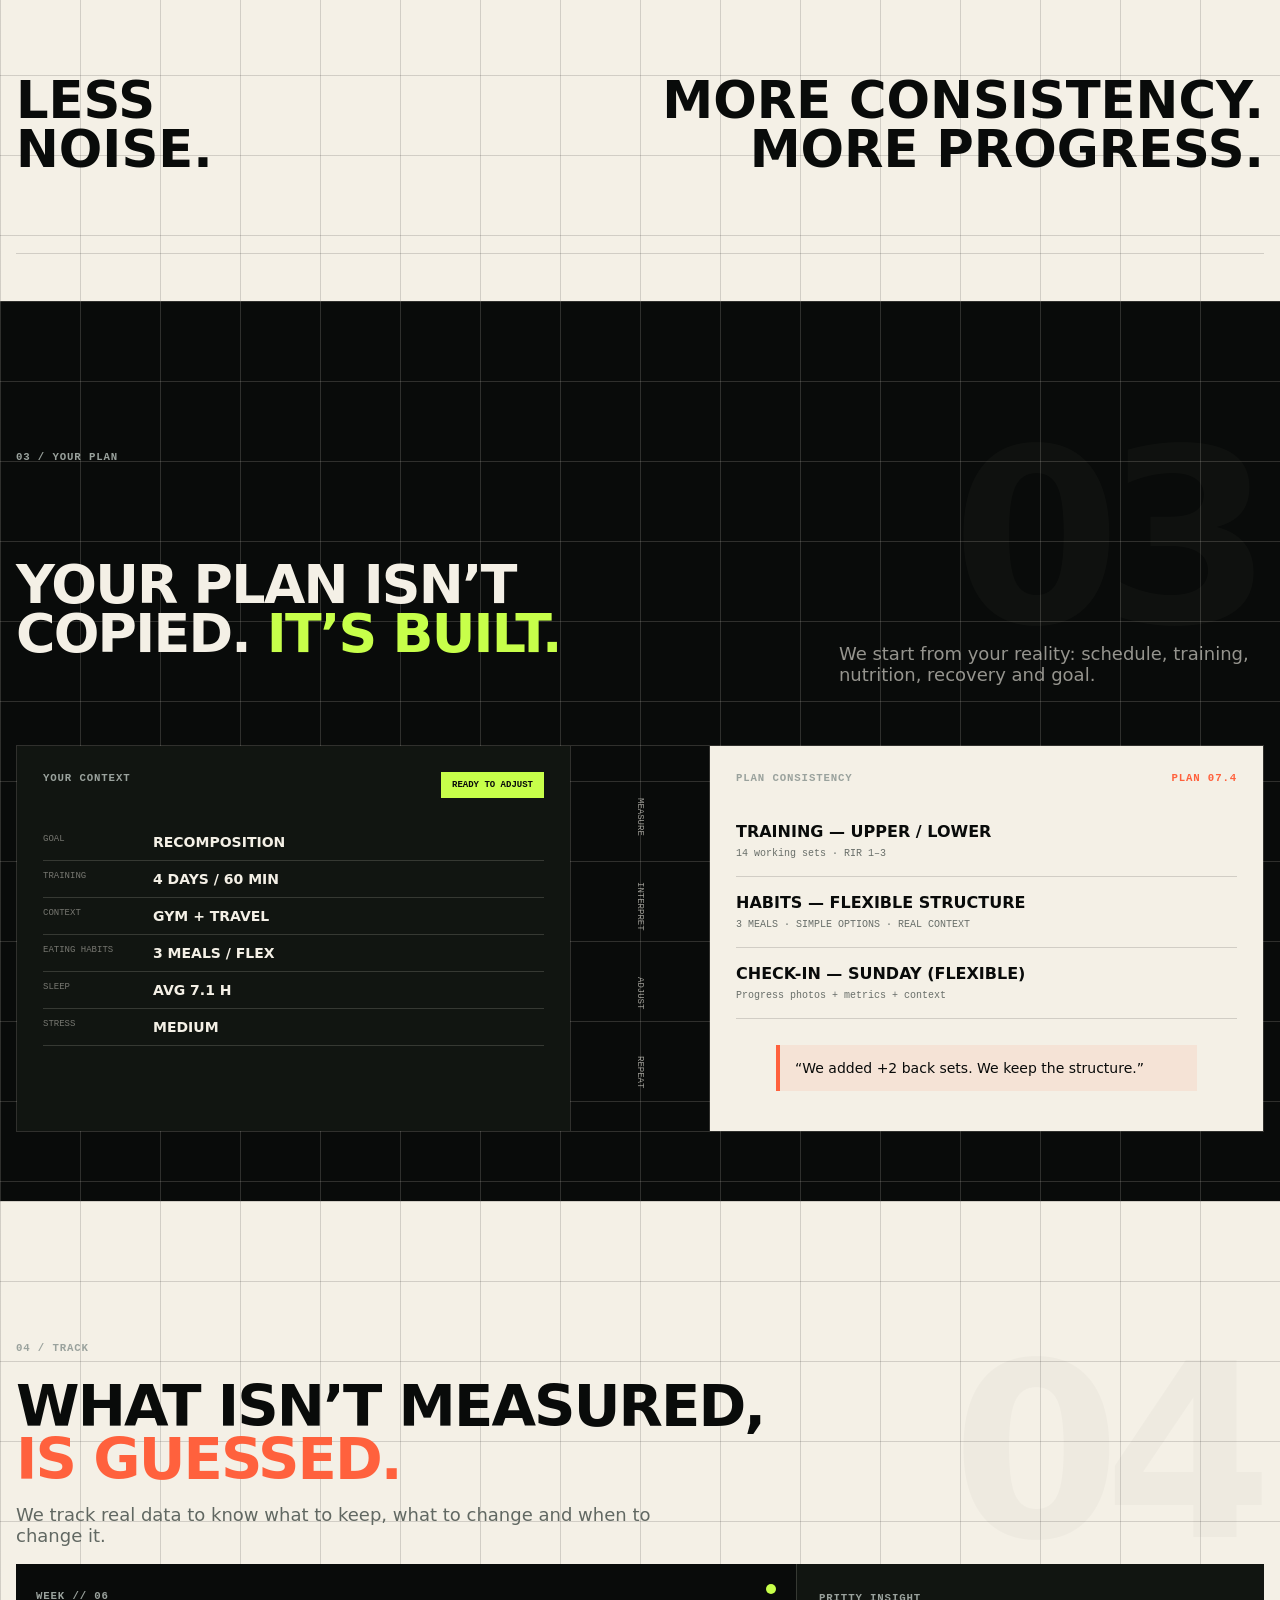
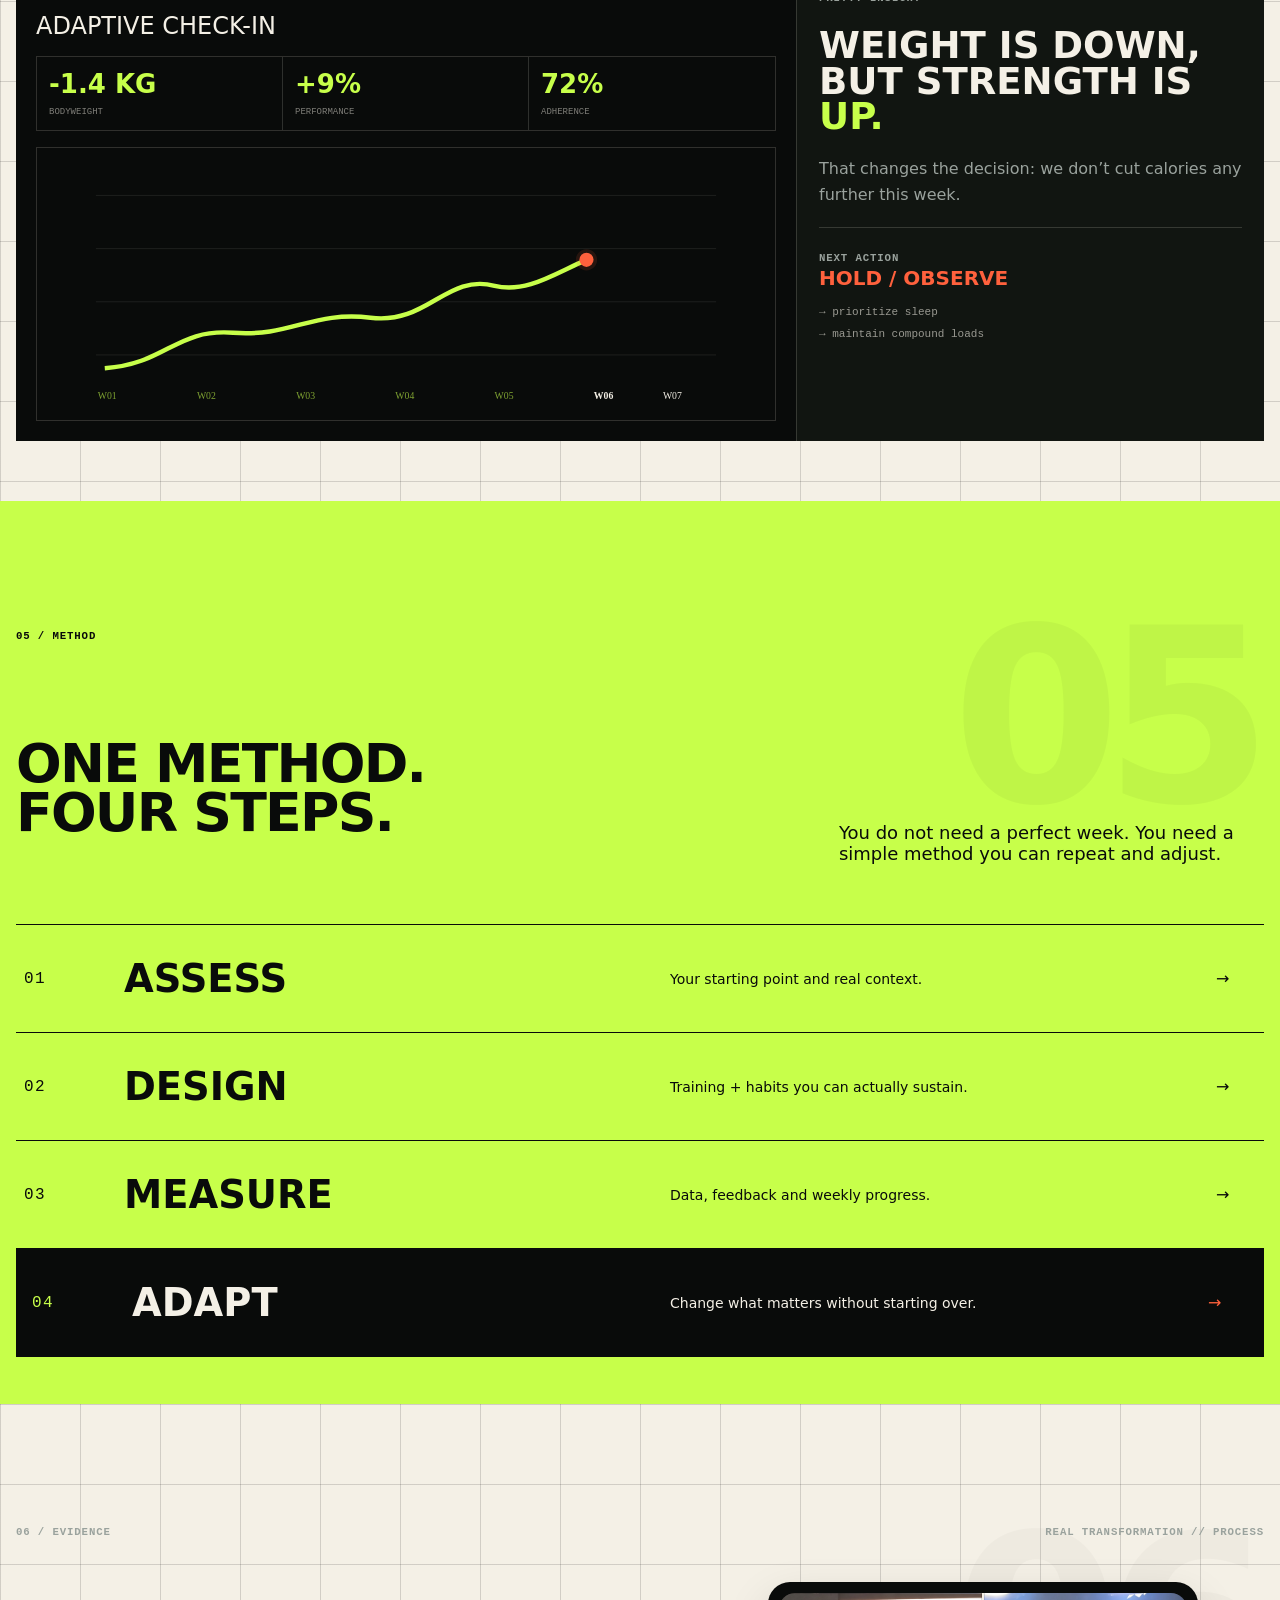
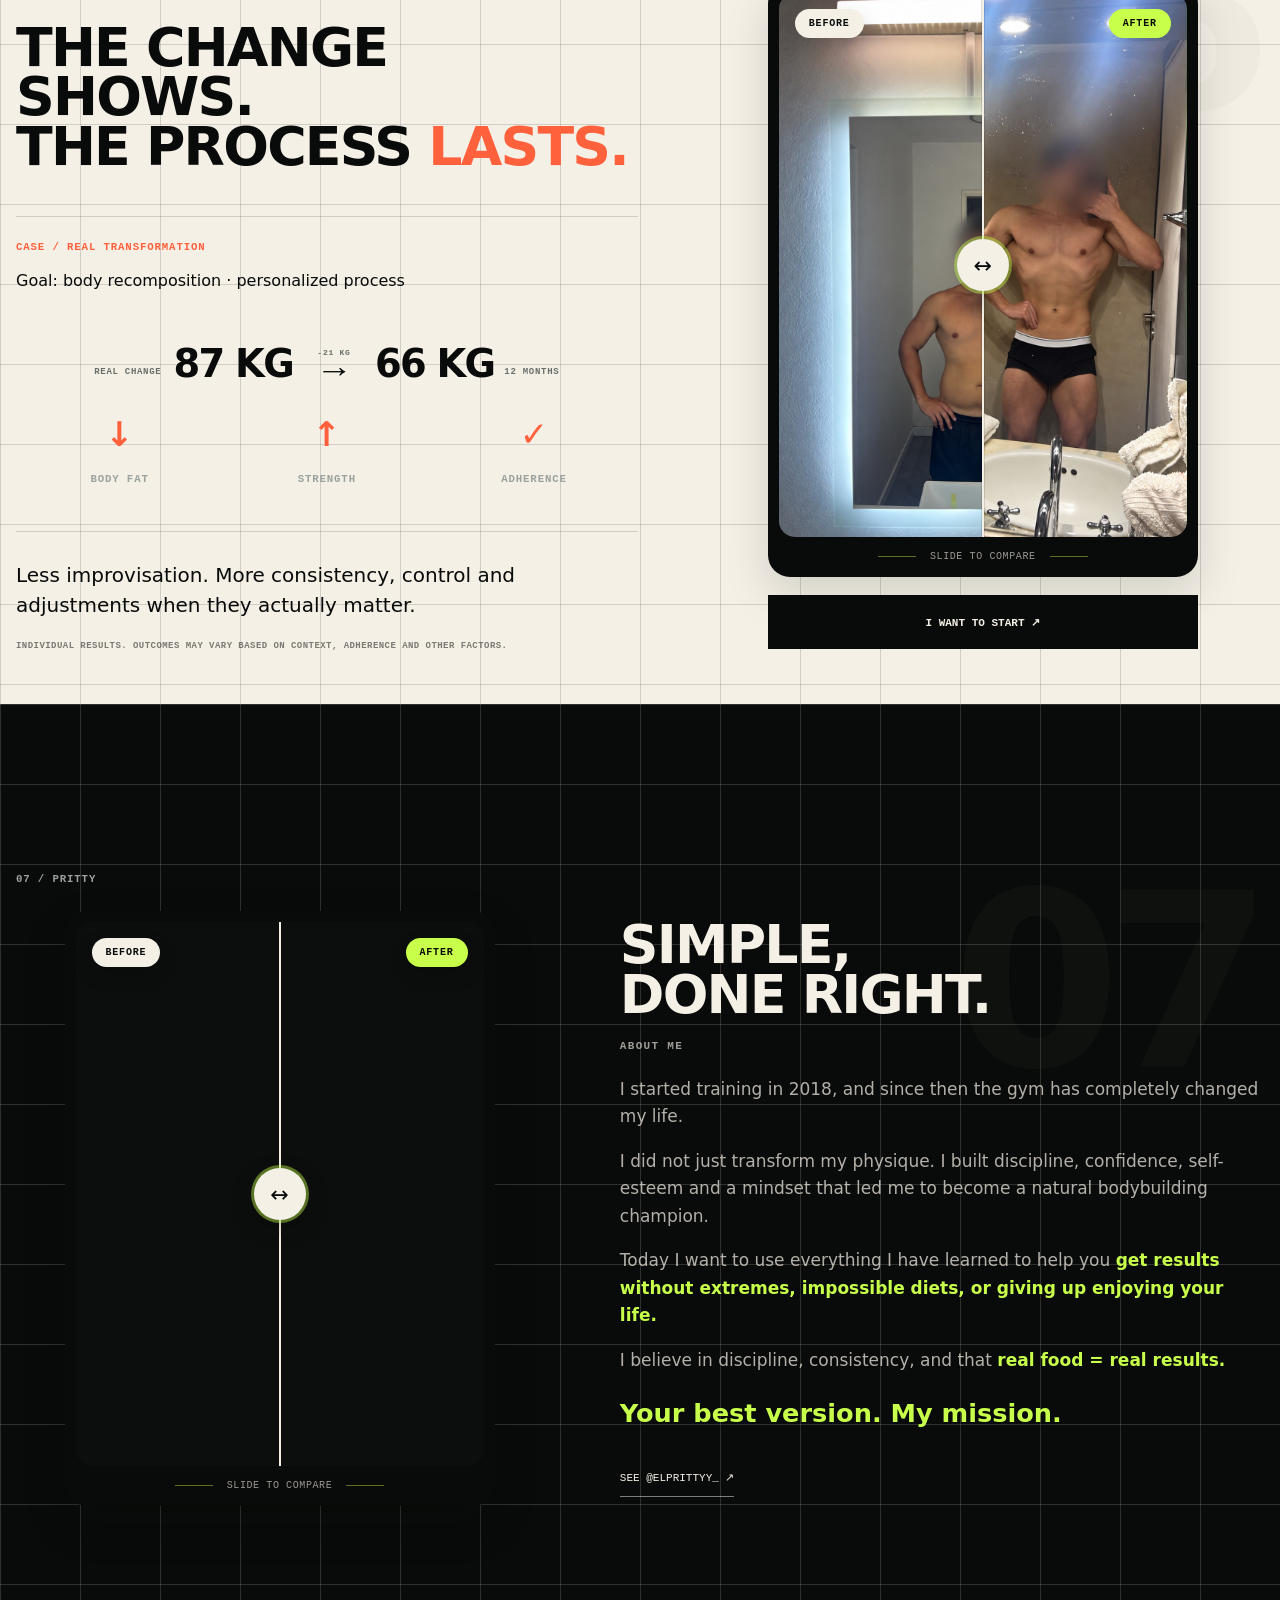
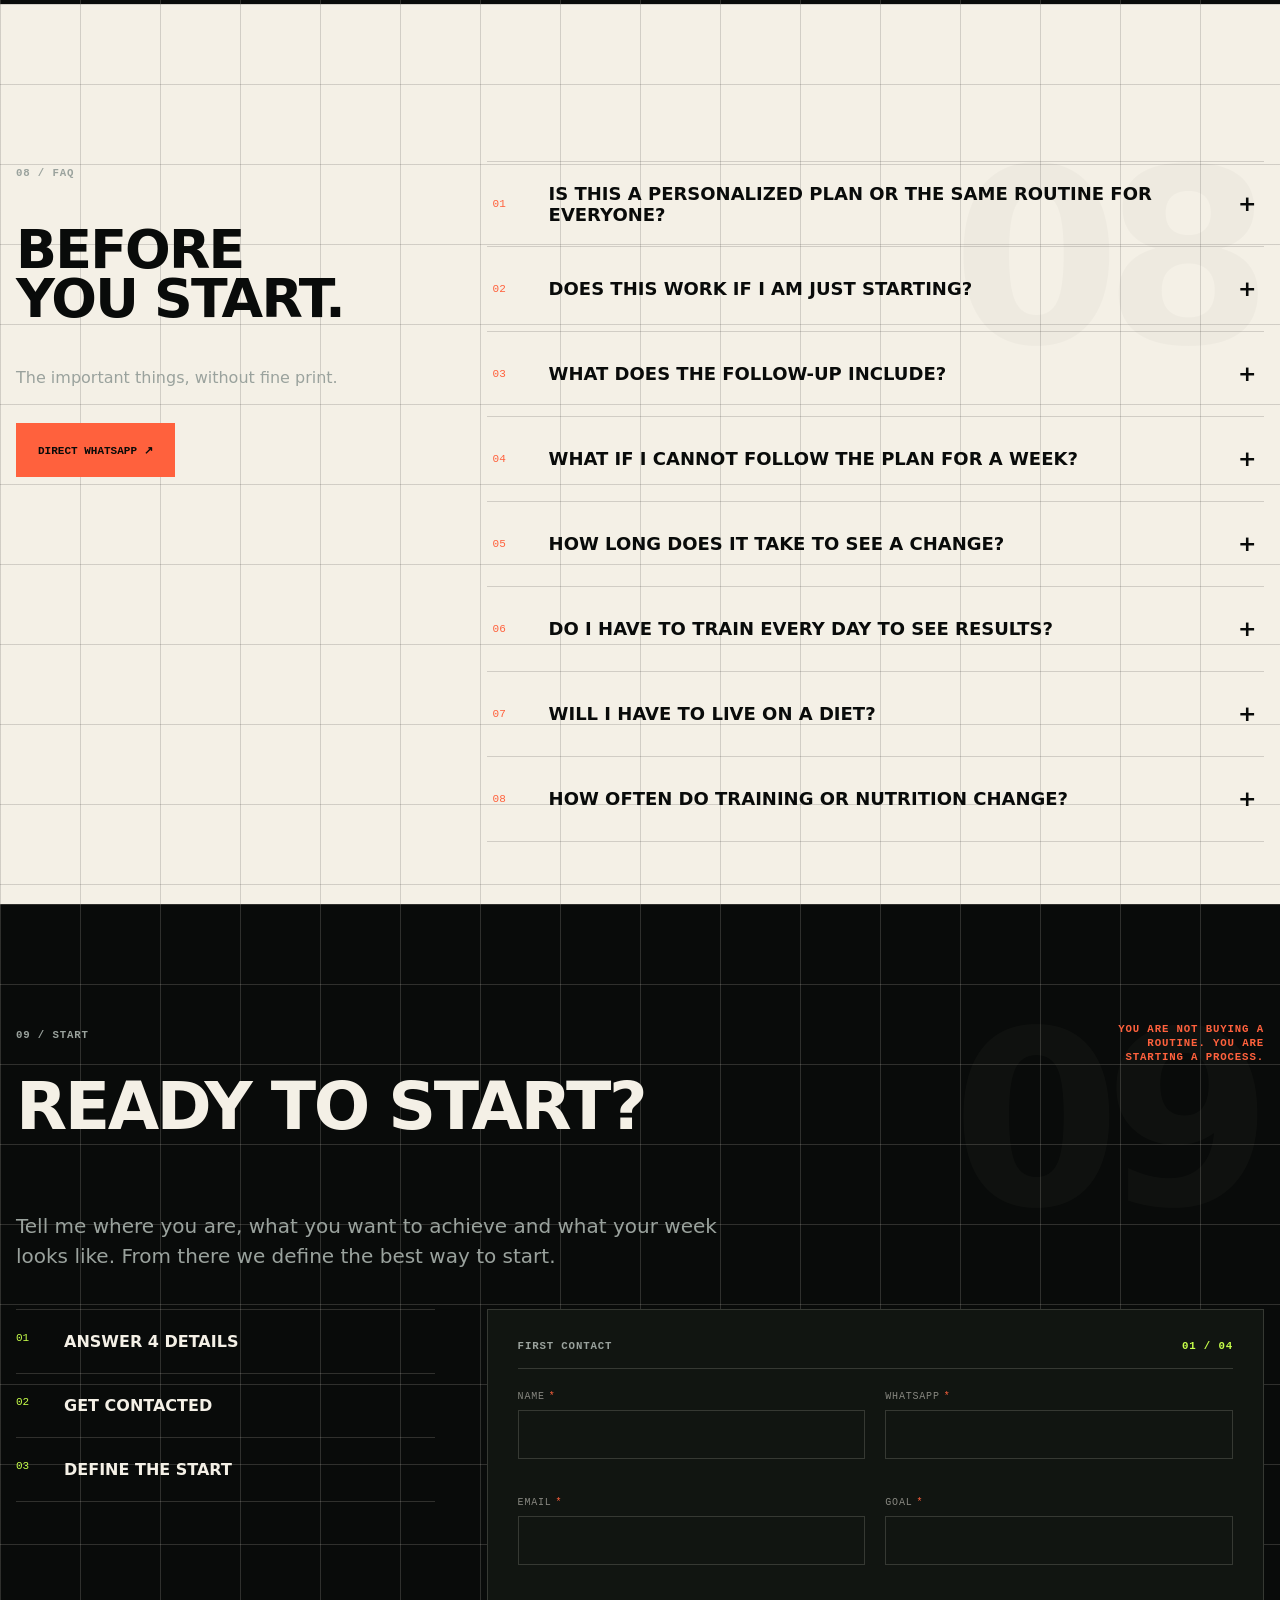
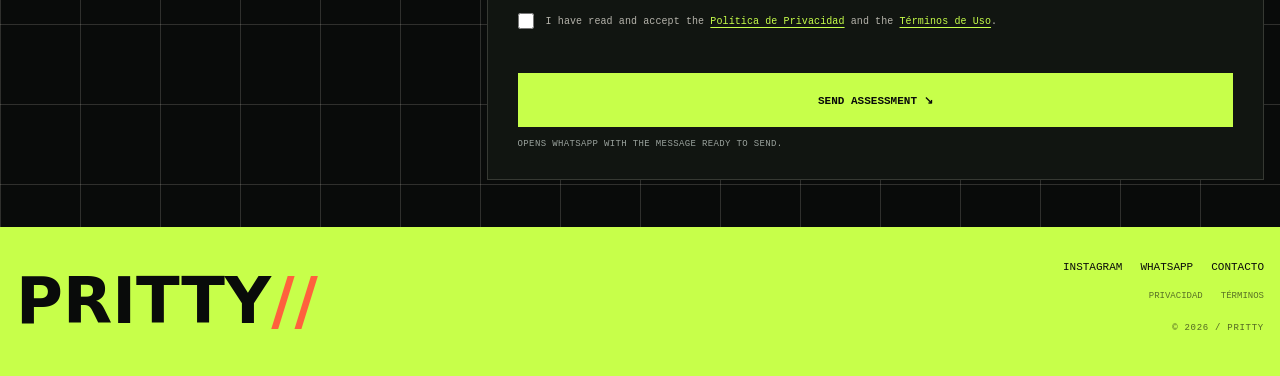
==== commit 402597cf: "Fix browser tab title and refresh About assets" ====
--- a/docs/index.html
+++ b/docs/index.html
@@ -715,10 +715,10 @@
 <section class="section light" data-theme="light" id="track"><div class="container section-inner"><span aria-hidden="true" class="stage-ghost">04</span><p class="label muted" data-i18n="track.label">04 / TRACK</p><h2 class="display-md reveal" data-i18n="track.title" style="margin-top:30px">LO QUE NO SE MIDE,<br/><span class="coral">SE ADIVINA.</span></h2><p class="reveal" data-i18n="track.sub" style="max-width:700px;font-size:18px;color:#616862">El seguimiento no es motivación vacía: es información para decidir mejor.</p><div class="track-wrap" id="trackWrap"><div class="dash"><div class="dash-top"><div><span class="label muted" data-i18n-template="track.week" id="trackWeek">WEEK // 07</span><div data-i18n="track.checkin" id="trackCheckin" style="font-size:24px;margin-top:8px">ADAPTIVE CHECK-IN</div></div><i></i></div><div class="track-metrics"><div class="track-metric"><strong data-counter="track" data-decimals="1" data-suffix=" KG" data-target="-1.8">0.0 KG</strong><small data-i18n="track.bodyweight">BODYWEIGHT</small></div><div class="track-metric"><strong data-counter="track" data-prefix="+" data-suffix="%" data-target="12">+0%</strong><small data-i18n="track.performance">PERFORMANCE</small></div><div class="track-metric"><strong data-counter="track" data-suffix="%" data-target="91">0%</strong><small data-i18n="track.adherence">ADHERENCE</small></div></div><div class="chart"><svg aria-label="Progreso ascendente semana 1 a semana 7" role="img" viewbox="0 0 700 280"><g stroke="rgba(244,240,230,.1)"><line x1="0" x2="700" y1="40" y2="40"></line><line x1="0" x2="700" y1="100" y2="100"></line><line x1="0" x2="700" y1="160" y2="160"></line><line x1="0" x2="700" y1="220" y2="220"></line></g><path class="graph-line" d="M10 235 C80 230 90 190 155 195 S245 170 310 178 S395 128 450 142 S555 92 610 104 S650 64 672 47" fill="none" id="graphPath" pathlength="1" stroke="#c7ff4a" stroke-width="5"></path><circle cx="10" cy="235" fill="none" id="graphHalo" opacity=".16" r="10" stroke="#ff613d" stroke-width="4"></circle><circle class="graph-point" cx="672" cy="47" fill="#ff613d" id="graphPoint" r="8"></circle><g fill="rgba(244,240,230,.45)" font-family="IBM Plex Mono" font-size="11"><text class="week-label" data-week="1" x="2" y="270">W01</text><text class="week-label" data-week="2" x="114" y="270">W02</text><text class="week-label" data-week="3" x="226" y="270">W03</text><text class="week-label" data-week="4" x="338" y="270">W04</text><text class="week-label" data-week="5" x="450" y="270">W05</text><text class="week-label" data-week="6" x="562" y="270">W06</text><text class="w07 week-label" data-week="7" x="640" y="270">W07</text></g></svg></div></div><aside class="insight"><span class="label muted" data-i18n="track.insight">LECTURA DE PRITTY</span><h3 data-i18n="track.insightTitle">EL PESO BAJA,<br/>PERO LA FUERZA <span class="lime">SUBE.</span></h3><p class="muted" data-i18n="track.insightBody" style="line-height:1.6">Eso cambia la decisión: no recortamos más calorías esta semana.</p><div class="next"><span class="label muted" data-i18n="track.next">NEXT ACTION</span><b data-i18n="track.keep">MANTENER / OBSERVAR</b><ul><li data-i18n="track.action1">→ priorizar sueño</li><li data-i18n="track.action2">→ mantener carga compuestos</li></ul></div></aside></div></div></section>
 <section class="section lime-bg" data-theme="lime" id="method"><div class="container section-inner"><span aria-hidden="true" class="stage-ghost lime-ghost">05</span><p class="label" data-i18n="method.label">05 / METHOD</p><div class="intro-split"><h2 class="display-md reveal" data-i18n="method.title">UN MÉTODO.<br/>CUATRO MOVIMIENTOS.</h2><p class="reveal d1" data-i18n="method.sub" style="color:var(--ink)">No necesitás motivación perfecta. Necesitás un sistema que siga funcionando cuando tu semana no lo hace.</p></div><div class="method-rows"><a class="method-row focus" href="#start"><span class="mono">01</span><strong data-i18n="method.eval">EVALUAR</strong><p data-i18n="method.evalBody">Tu punto de partida y tu contexto real.</p><span aria-hidden="true" class="arrow">→</span></a><a class="method-row focus" href="#engine"><span class="mono">02</span><strong data-i18n="method.design">DISEÑAR</strong><p data-i18n="method.designBody">Entrenamiento + hábitos que puedas sostener.</p><span aria-hidden="true" class="arrow">→</span></a><a class="method-row focus" href="#track"><span class="mono">03</span><strong data-i18n="method.measure">MEDIR</strong><p data-i18n="method.measureBody">Datos, sensaciones y progreso semanal.</p><span aria-hidden="true" class="arrow">→</span></a><a class="method-row focus" href="#start"><span class="mono lime">04</span><strong data-i18n="method.adapt">ADAPTAR</strong><p data-i18n="method.adaptBody">Cambiar lo necesario sin empezar de cero.</p><span aria-hidden="true" class="arrow coral">→</span></a></div></div></section>
 <section class="section light" data-theme="light" id="evidence"><div class="container section-inner"><span aria-hidden="true" class="stage-ghost">06</span><div style="display:flex;justify-content:space-between;gap:18px"><span class="label muted" data-i18n="evidence.label">06 / EVIDENCIA</span><span class="label muted" data-i18n="evidence.top">TRANSFORMACIÓN REAL // PROCESO</span></div><div class="evidence-grid evidence-real"><div class="reveal"><h2 class="display-md" data-i18n="evidence.title">EL CAMBIO SE VE.<br/>EL PROCESO <span class="coral">SE SOSTIENE.</span></h2><div class="case-meta"><span class="label coral" data-i18n="evidence.case">CASO / TRANSFORMACIÓN REAL</span><p data-i18n="evidence.goal">Objetivo: recomposición corporal · proceso personalizado</p></div><div class="case-result-highlight"><div class="case-weight-sequence"><span class="case-result-label" data-i18n="evidence.resultLabel">CAMBIO REAL</span><strong class="case-weight-value">87 KG</strong><span class="case-weight-flow"><small class="case-weight-delta">-21 KG</small><b class="case-weight-arrow" aria-hidden="true">→</b></span><strong class="case-weight-value">66 KG</strong><small class="case-result-time" data-i18n="evidence.resultTime">12 MESES</small></div></div><div class="case-metrics"><div><strong>↓</strong><div class="label muted" data-i18n="evidence.bodyfat">GRASA CORPORAL</div></div><div><strong>↑</strong><div class="label muted" data-i18n="evidence.strength">FUERZA</div></div><div><strong>✓</strong><div class="label muted" data-i18n="evidence.adherence">ADHERENCIA</div></div></div><p class="quote" data-i18n="evidence.quote">Menos improvisación. Más consistencia, control y ajustes cuando realmente hacen falta.</p><p class="evidence-disclaimer" data-i18n="evidence.disclaimer">RESULTADOS INDIVIDUALES. PUEDEN VARIAR SEGÚN CONTEXTO, ADHERENCIA Y OTROS FACTORES.</p></div><div class="reveal d2"><div class="compare-card"><div class="compare-stage" id="caseCompare" style="--pos:50%"><img alt="Después de la transformación" class="compare-img compare-after" src="case-after.jpg?v=20261006-final2"/><img alt="Antes de la transformación" class="compare-img compare-before" src="case-before.jpg?v=20261006-final2"/><span class="compare-label compare-label-before" data-i18n="evidence.before">ANTES</span><span class="compare-label compare-label-after" data-i18n="evidence.after">DESPUÉS</span><span class="compare-divider" aria-hidden="true"></span><span class="compare-handle" aria-hidden="true">↔</span><input class="compare-range focus" type="range" min="0" max="100" value="50" aria-label="Comparar antes y después"/></div><div class="compare-help"><i></i><span data-i18n="evidence.drag">DESLIZÁ PARA COMPARAR</span><i></i></div></div><a class="primary focus" data-i18n="evidence.cta" href="#start" style="margin-top:18px;background:var(--ink);color:var(--bone)">QUIERO EMPEZAR ↗</a></div></div></div></section>
-<section class="section dark" data-theme="dark" id="about"><div class="container section-inner"><span aria-hidden="true" class="stage-ghost dark-ghost about-stage-ghost">07</span><p class="label muted about-section-label" data-i18n="about.label">07 / PRITTY</p><div class="about-grid about-story-grid"><div class="reveal"><div class="compare-card about-compare-card"><div class="compare-stage" id="aboutCompare" style="--pos:50%"><img alt="Después de la transformación de PRITTY" class="compare-img compare-after" src="about-after.webp?v=20261006-about1"/><img alt="Antes de la transformación de PRITTY" class="compare-img compare-before" src="about-before.webp?v=20261006-about1"/><span class="compare-label compare-label-before" data-i18n="evidence.before">ANTES</span><span class="compare-label compare-label-after" data-i18n="evidence.after">DESPUÉS</span><span class="compare-divider" aria-hidden="true"></span><span class="compare-handle" aria-hidden="true">↔</span><input class="compare-range focus" type="range" min="0" max="100" value="50" aria-label="Comparar antes y después"/></div><div class="compare-help"><i></i><span data-i18n="evidence.drag">DESLIZÁ PARA COMPARAR</span><i></i></div></div></div><div class="reveal d1 about-story"><h2 class="display-md" data-i18n="about.title">LO SIMPLE,<br/>BIEN HECHO.</h2><p class="about-story-kicker" data-i18n="about.kicker">SOBRE MÍ</p><div class="about-story-copy"><p data-i18n="about.story1">Empecé a entrenar en 2018 y desde entonces el gimnasio cambió mi vida por completo.</p><p data-i18n="about.story2">No solo transformé mi físico. Construí disciplina, confianza, autoestima y una mentalidad que hoy me llevó a convertirme en campeón de culturismo natural.</p><p data-i18n="about.story3">Hoy quiero usar todo lo que aprendí para ayudarte a <span class="lime">conseguir resultados sin extremos, sin dietas imposibles y sin dejar de disfrutar tu vida.</span></p><p data-i18n="about.story4">Creo en la disciplina, la constancia y en que <span class="lime">comida real = resultados reales.</span></p><p class="about-mission lime" data-i18n="about.story5">Tu mejor versión. Mi misión.</p></div><a class="secondary focus" data-i18n="about.cta" href="https://www.instagram.com/elprittyy_/" target="_blank" rel="noopener noreferrer">VER @ELPRITTYY_ ↗</a></div></div></div></section>
+<section class="section dark" data-theme="dark" id="about"><div class="container section-inner"><span aria-hidden="true" class="stage-ghost dark-ghost about-stage-ghost">07</span><p class="label muted about-section-label" data-i18n="about.label">07 / PRITTY</p><div class="about-grid about-story-grid"><div class="reveal"><div class="compare-card about-compare-card"><div class="compare-stage" id="aboutCompare" style="--pos:50%"><img alt="Después de la transformación de PRITTY" class="compare-img compare-after" src="about-after.webp?v=20261006-about2"/><img alt="Antes de la transformación de PRITTY" class="compare-img compare-before" src="about-before.webp?v=20261006-about2"/><span class="compare-label compare-label-before" data-i18n="evidence.before">ANTES</span><span class="compare-label compare-label-after" data-i18n="evidence.after">DESPUÉS</span><span class="compare-divider" aria-hidden="true"></span><span class="compare-handle" aria-hidden="true">↔</span><input class="compare-range focus" type="range" min="0" max="100" value="50" aria-label="Comparar antes y después"/></div><div class="compare-help"><i></i><span data-i18n="evidence.drag">DESLIZÁ PARA COMPARAR</span><i></i></div></div></div><div class="reveal d1 about-story"><h2 class="display-md" data-i18n="about.title">LO SIMPLE,<br/>BIEN HECHO.</h2><p class="about-story-kicker" data-i18n="about.kicker">SOBRE MÍ</p><div class="about-story-copy"><p data-i18n="about.story1">Empecé a entrenar en 2018 y desde entonces el gimnasio cambió mi vida por completo.</p><p data-i18n="about.story2">No solo transformé mi físico. Construí disciplina, confianza, autoestima y una mentalidad que hoy me llevó a convertirme en campeón de culturismo natural.</p><p data-i18n="about.story3">Hoy quiero usar todo lo que aprendí para ayudarte a <span class="lime">conseguir resultados sin extremos, sin dietas imposibles y sin dejar de disfrutar tu vida.</span></p><p data-i18n="about.story4">Creo en la disciplina, la constancia y en que <span class="lime">comida real = resultados reales.</span></p><p class="about-mission lime" data-i18n="about.story5">Tu mejor versión. Mi misión.</p></div><a class="secondary focus" data-i18n="about.cta" href="https://www.instagram.com/elprittyy_/" target="_blank" rel="noopener noreferrer">VER @ELPRITTYY_ ↗</a></div></div></div></section>
 <section class="section light" data-theme="light" id="faq"><div class="container section-inner faq-grid"><span aria-hidden="true" class="stage-ghost">08</span><div><span class="label muted" data-i18n="faq.label">08 / FAQ</span><h2 class="display-md reveal" data-i18n="faq.title" style="margin-top:44px">ANTES DE<br/>EMPEZAR.</h2><p class="muted" data-i18n="faq.sub">Lo importante, sin letra chica.</p><a class="primary focus" data-i18n="faq.cta" href="https://wa.me/5493517616516?text=Hola%20Pritty%2C%20vi%20tu%20p%C3%A1gina%20y%20quiero%20consultar%20por%20el%20acompa%C3%B1amiento%20personalizado." id="faqWhatsApp" rel="noopener noreferrer" style="margin-top:20px;background:var(--coral)" target="_blank">WHATSAPP DIRECTO ↗</a></div><div class="faq reveal" id="faqList"></div></div></section>
 <section class="section dark" data-theme="dark" id="start"><div class="container section-inner"><span aria-hidden="true" class="stage-ghost dark-ghost">09</span><div class="start-head"><div><span class="label muted" data-i18n="start.label">09 / START</span><h2 class="display-lg reveal" data-i18n="start.title" style="margin-top:34px">¿EMPEZAMOS?</h2></div><span class="label coral" data-i18n="start.note" style="max-width:180px;text-align:right">NO COMPRÁS UNA RUTINA. EMPEZÁS UN PROCESO.</span></div><p class="reveal muted" data-i18n="start.sub" style="max-width:720px;font-size:20px;line-height:1.5">Contame dónde estás y dónde querés llegar. El primer paso es entender si este sistema encaja con vos.</p><div class="start-grid"><div class="steps reveal"><div><span>01</span><b data-i18n="start.s1">RESPONDÉS 4 DATOS</b></div><div><span>02</span><b data-i18n="start.s2">RECIBÍS CONTACTO</b></div><div><span>03</span><b data-i18n="start.s3">DEFINIMOS EL INICIO</b></div></div><div class="form-panel reveal d1"><form id="assessment" novalidate><div class="form-head"><span class="label muted" data-i18n="form.title">INITIAL ASSESSMENT</span><span class="label lime">01 / 04</span></div><div class="fields"><div class="field"><label for="name"><span data-i18n="form.name">Nombre</span><span class="req">*</span></label><input autocomplete="name" id="name" maxlength="80" minlength="2" name="name" required/><div class="error" data-error="name"></div></div><div class="field"><label for="whatsapp"><span data-i18n="form.whatsapp">WhatsApp</span><span class="req">*</span></label><input autocomplete="tel" id="whatsapp" inputmode="tel" maxlength="24" name="whatsapp" required/><div class="error" data-error="whatsapp"></div></div><div class="field"><label for="email"><span data-i18n="form.email">Email</span><span class="req">*</span></label><input autocomplete="email" id="email" maxlength="254" name="email" required type="email"/><div class="error" data-error="email"></div></div><div class="field"><label for="objective"><span data-i18n="form.objective">Objetivo</span><span class="req">*</span></label><input id="objective" maxlength="300" minlength="8" name="objective" required/><div class="error" data-error="objective"></div></div><div class="field full legal-consent"><label for="privacyConsent"><input id="privacyConsent" name="privacyConsent" required type="checkbox"/><span><span data-i18n="form.consentPrefix">Leí y acepto la</span> <a href="privacidad.html" target="_blank" rel="noopener noreferrer">Política de Privacidad</a> <span data-i18n="form.consentAnd">y los</span> <a href="terminos.html" target="_blank" rel="noopener noreferrer">Términos de Uso</a>.</span></label><div class="error" data-error="privacy"></div></div></div><button class="submit" data-i18n="form.submit" type="submit">ENVIAR EVALUACIÓN ↘</button><p class="mono muted" data-i18n="form.whatsappHint" style="font-size:9px;margin:12px 0 0;letter-spacing:.04em">ABRE WHATSAPP CON EL MENSAJE LISTO PARA ENVIAR.</p></form><div class="success" id="success"><div><div class="success-icon">✓</div><span class="label muted" data-i18n="form.success" style="display:block;margin-top:24px">EVALUACIÓN RECIBIDA</span><h3 data-i18n="form.next" style="font-size:clamp(44px,6vw,74px);line-height:.9;margin:24px 0">NEXT STEP:<br/><span class="lime">CONTACT</span></h3><p class="muted" data-i18n="form.successBody" style="font-size:18px;max-width:520px">Te contactaremos para revisar tu objetivo y definir si el sistema encaja con vos.</p></div><button class="reset" data-i18n="form.reset" id="resetBtn" type="button">↻ REINICIAR DEMO</button></div></div></div></div></section>
 <footer><div class="container"><strong>PRITTY<span class="coral">//</span></strong><div><nav><a href="https://www.instagram.com/elprittyy_/" target="_blank" rel="noopener noreferrer">INSTAGRAM</a><a href="https://wa.me/5493517616516?text=Hola%20Pritty%2C%20vi%20tu%20p%C3%A1gina%20y%20quiero%20consultar%20por%20el%20acompa%C3%B1amiento%20personalizado." id="footerWhatsApp" rel="noopener noreferrer" target="_blank">WHATSAPP</a><a href="#start">CONTACTO</a></nav><nav class="legal-links"><a href="privacidad.html">PRIVACIDAD</a><a href="terminos.html">TÉRMINOS</a></nav><p class="mono footer-meta" data-i18n="footer.online" style="font-size:9px;margin-top:18px">© 2026 / SYSTEM ONLINE</p></div></div></footer>
-<script defer src="app.js?v=20261006-2224"></script>
+<script defer src="app.js?v=20261006-titlefix1"></script>
 </body>
 </html>
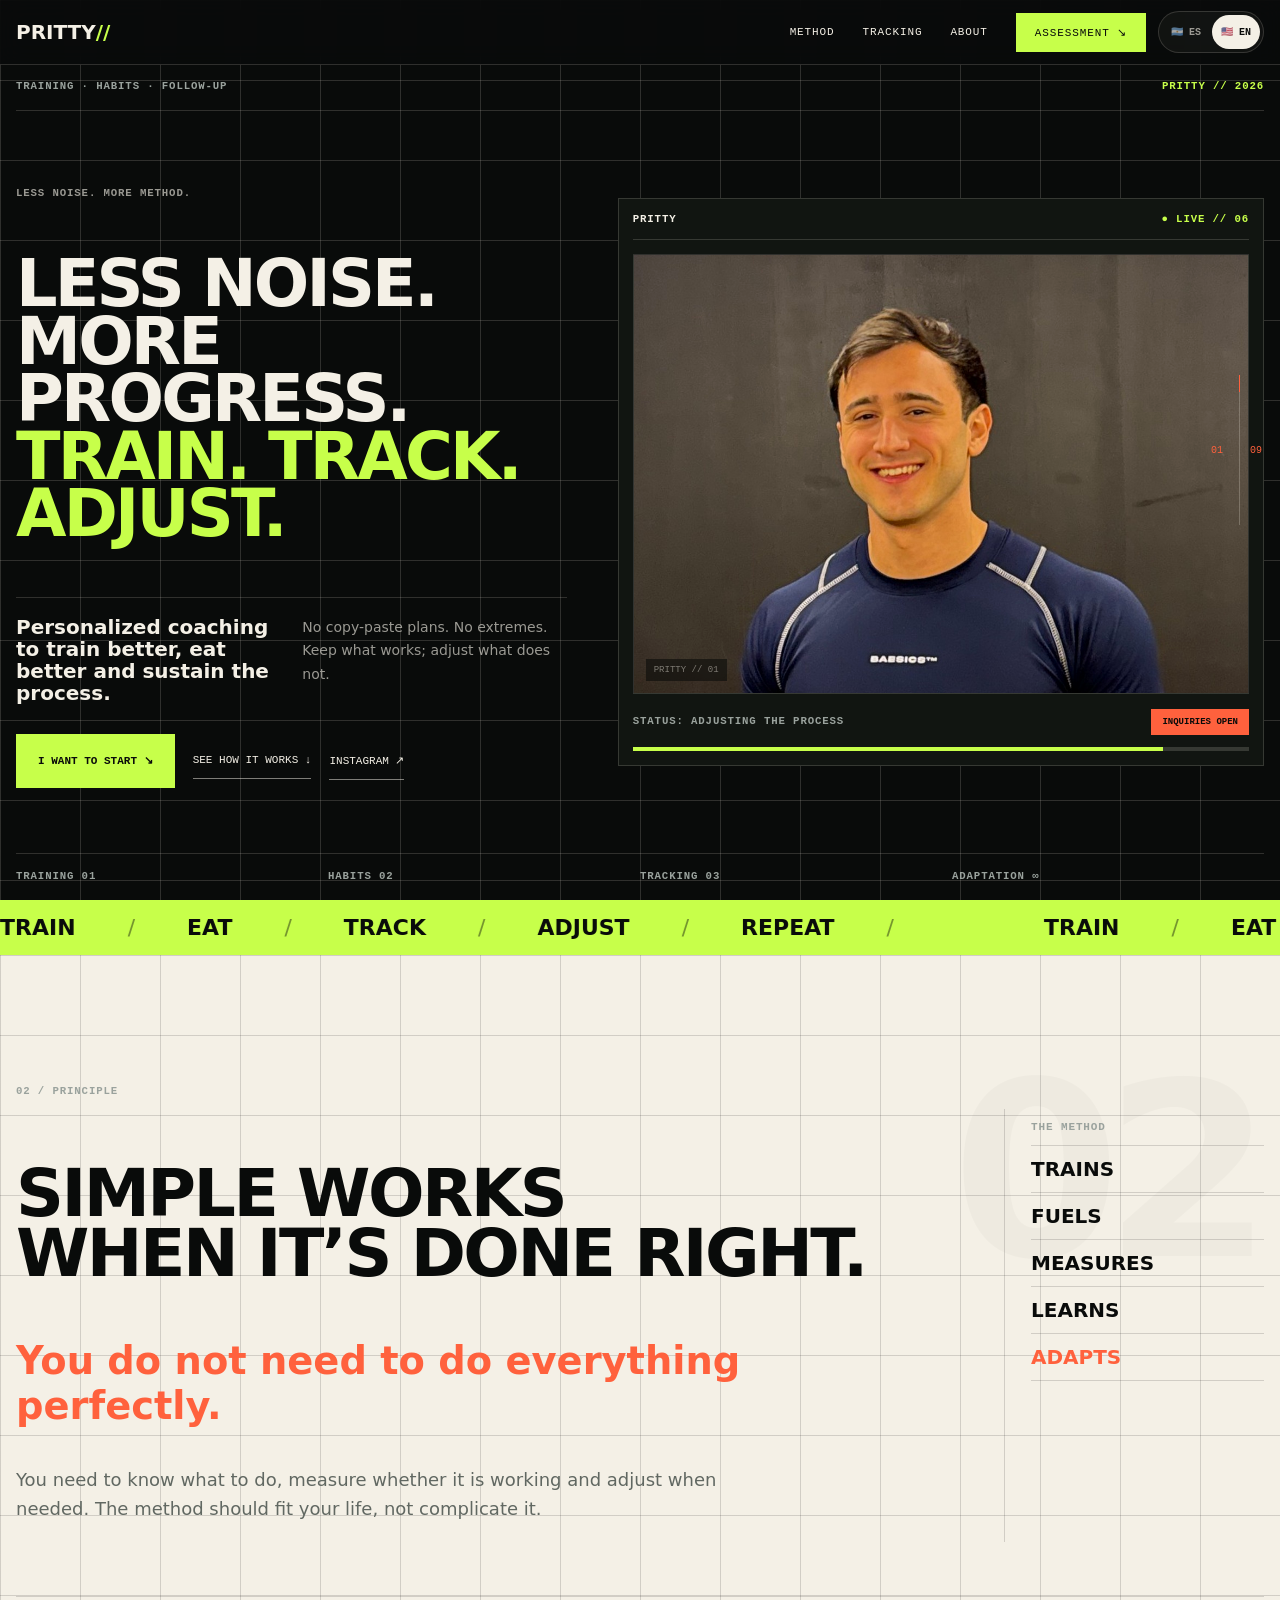
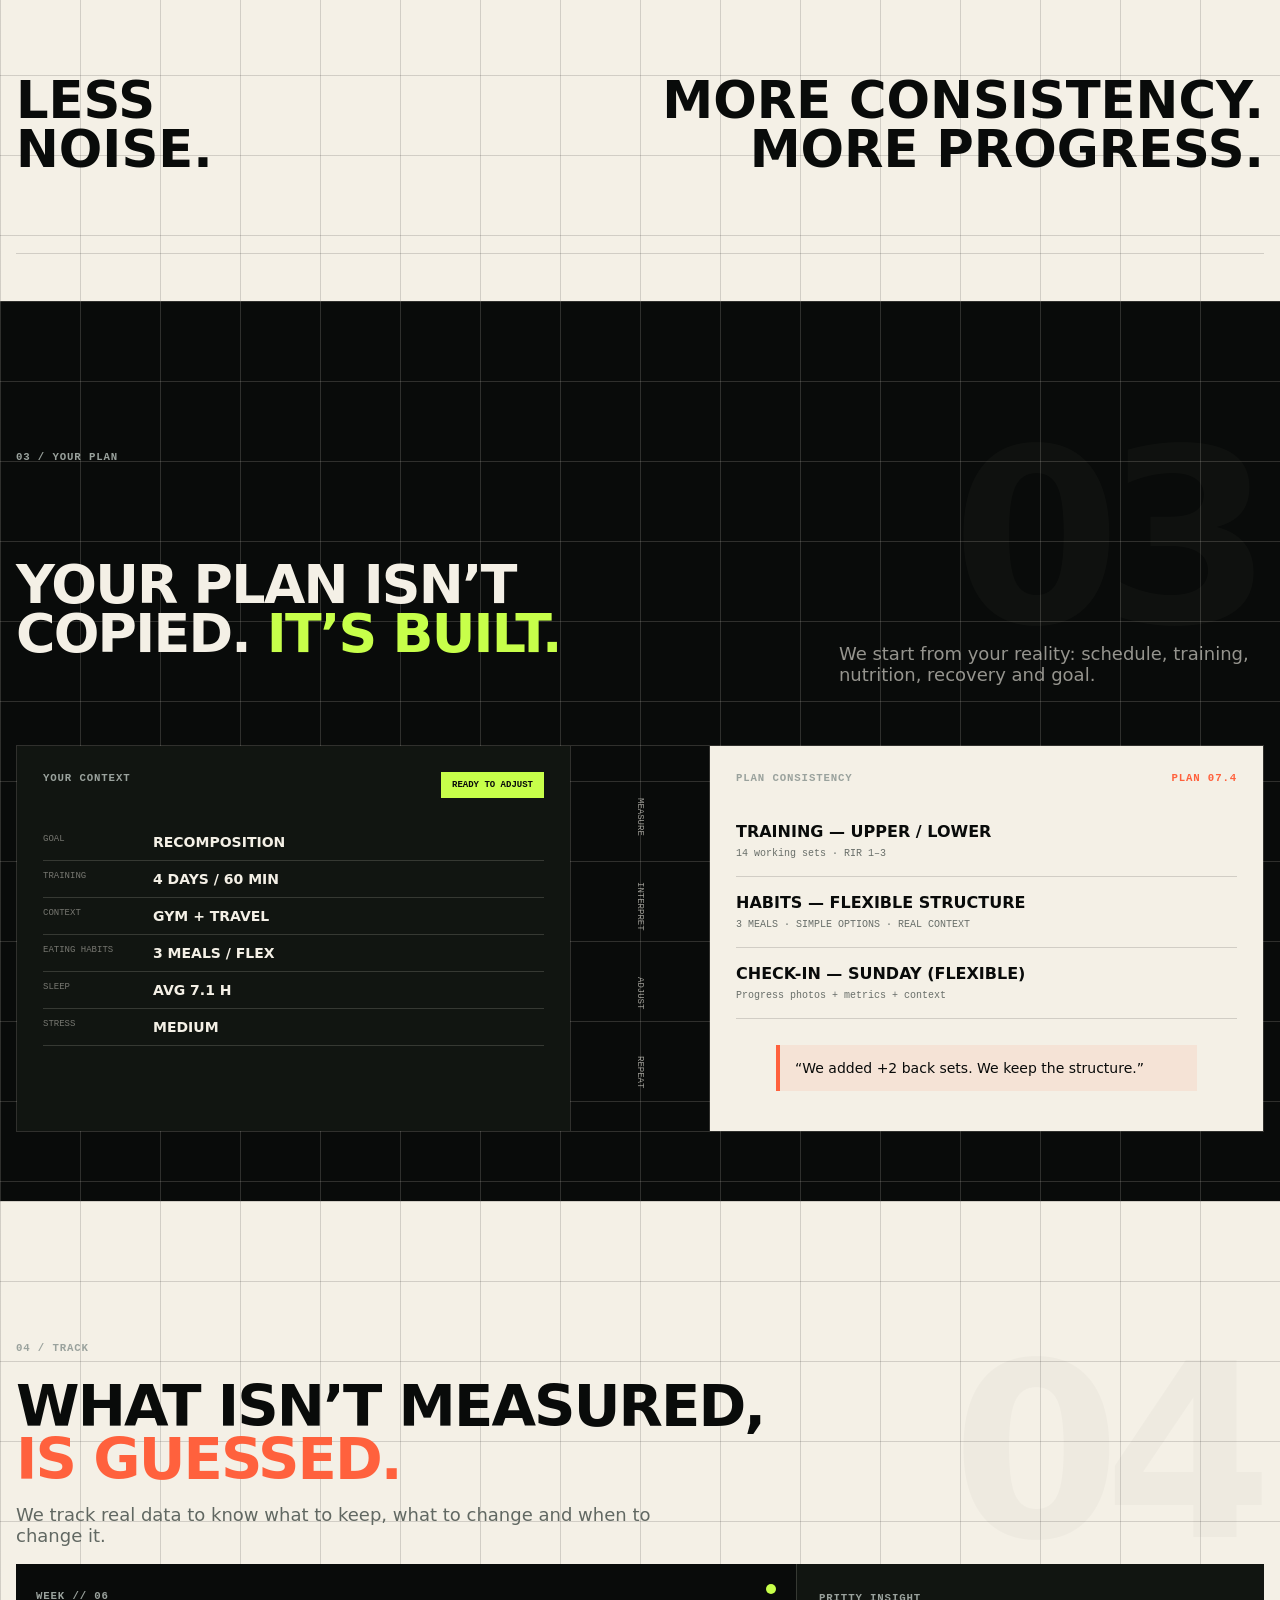
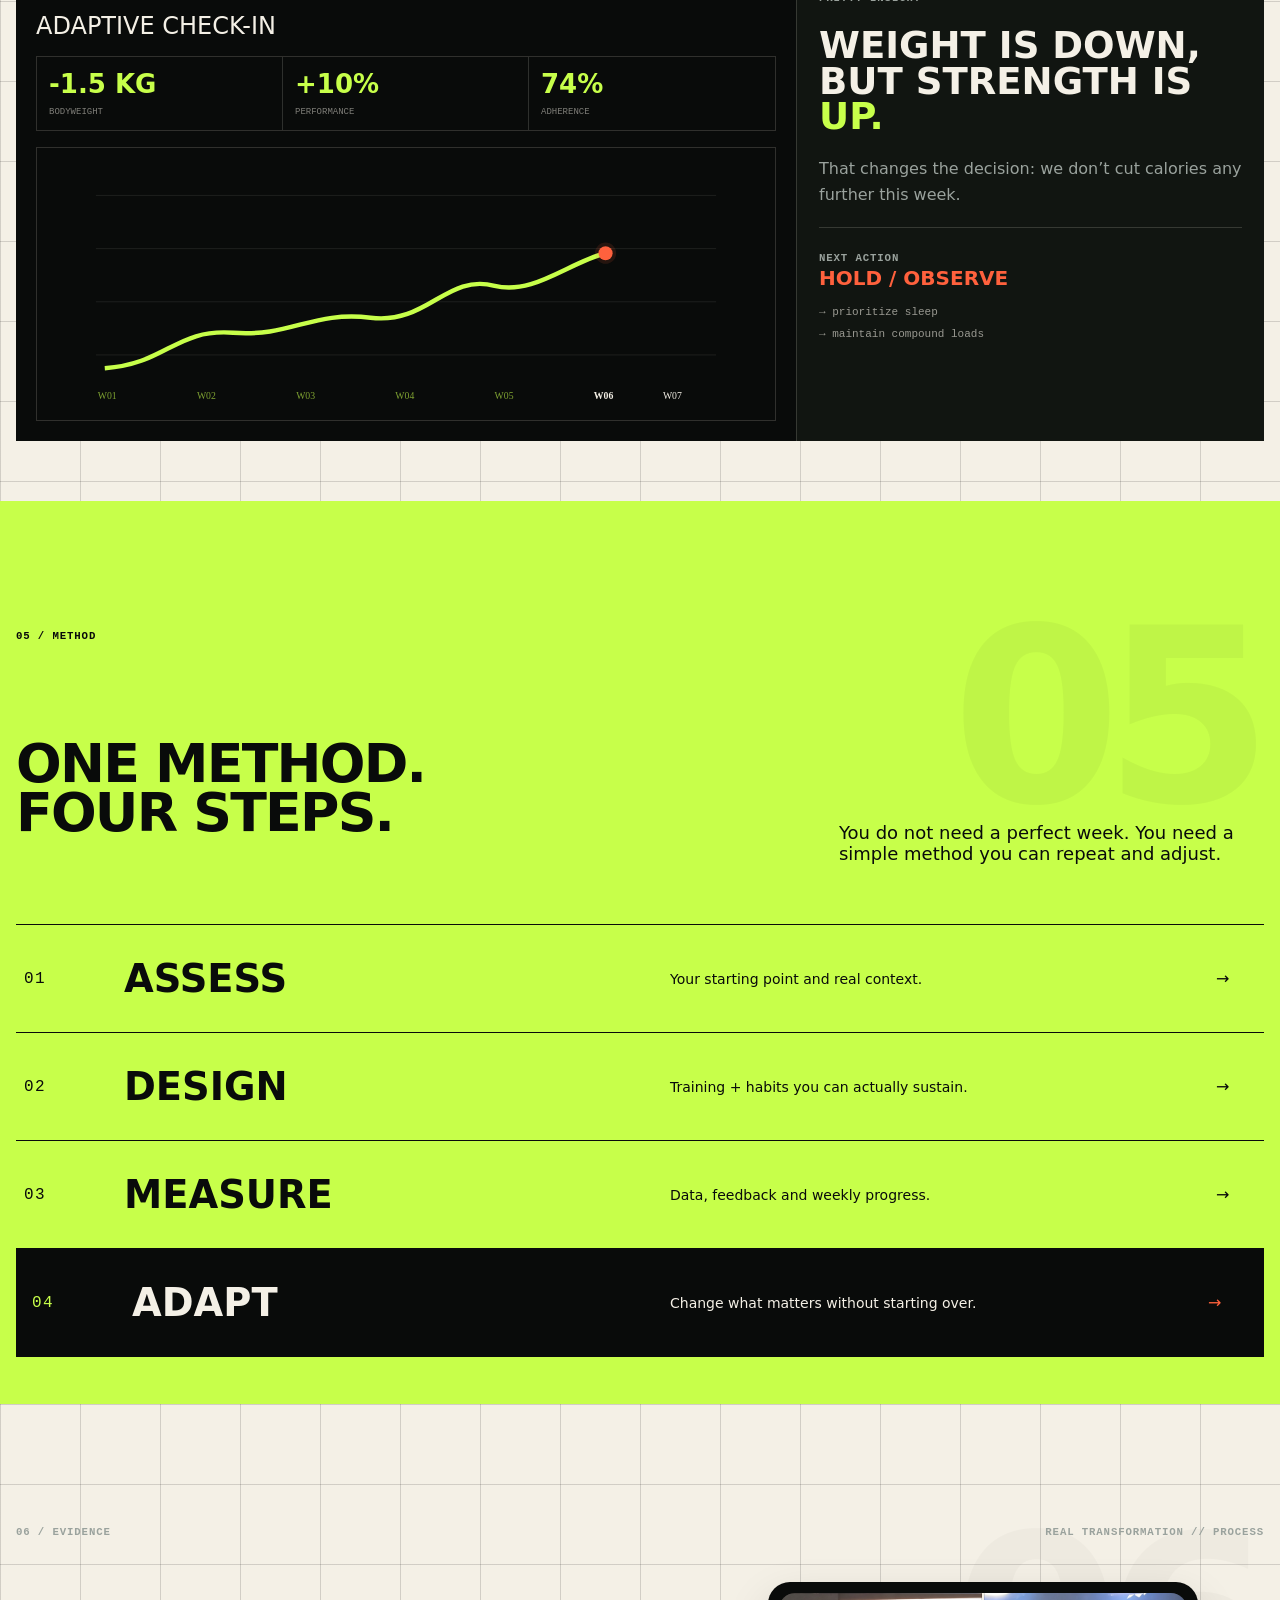
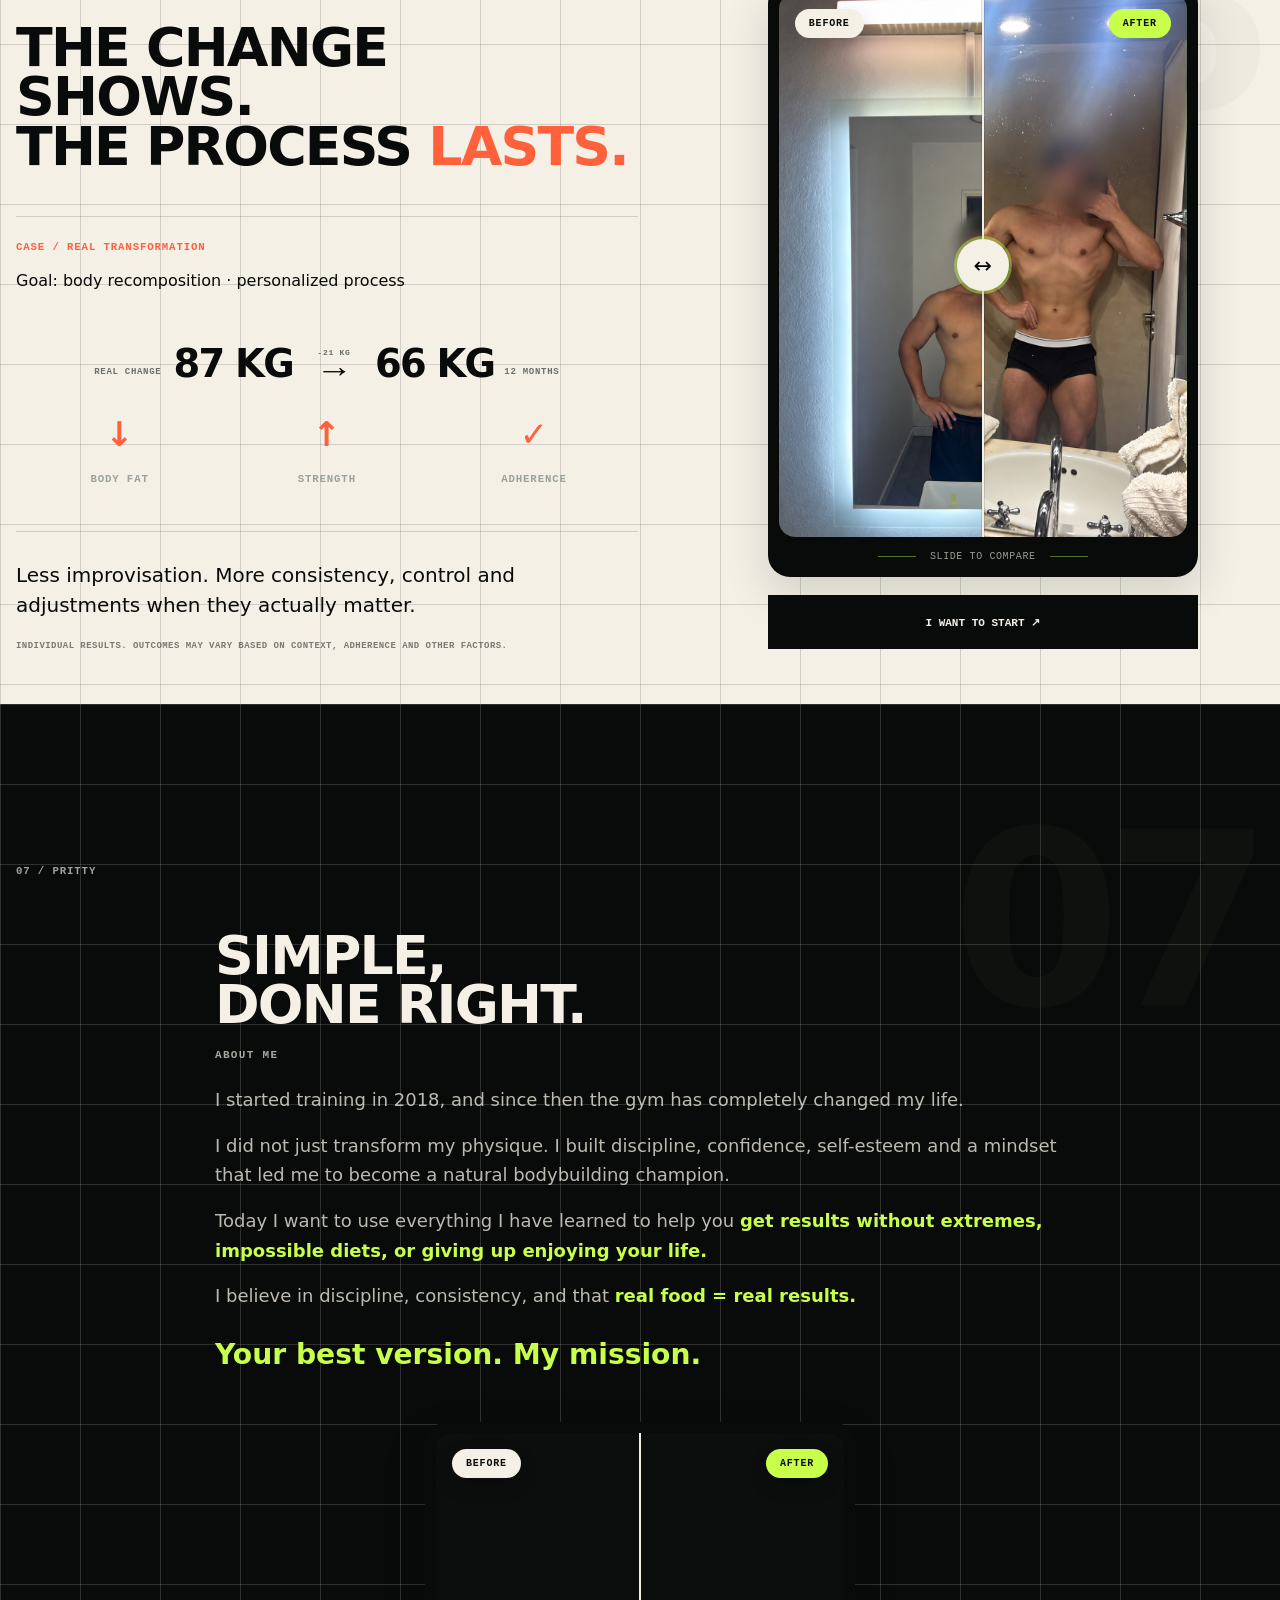
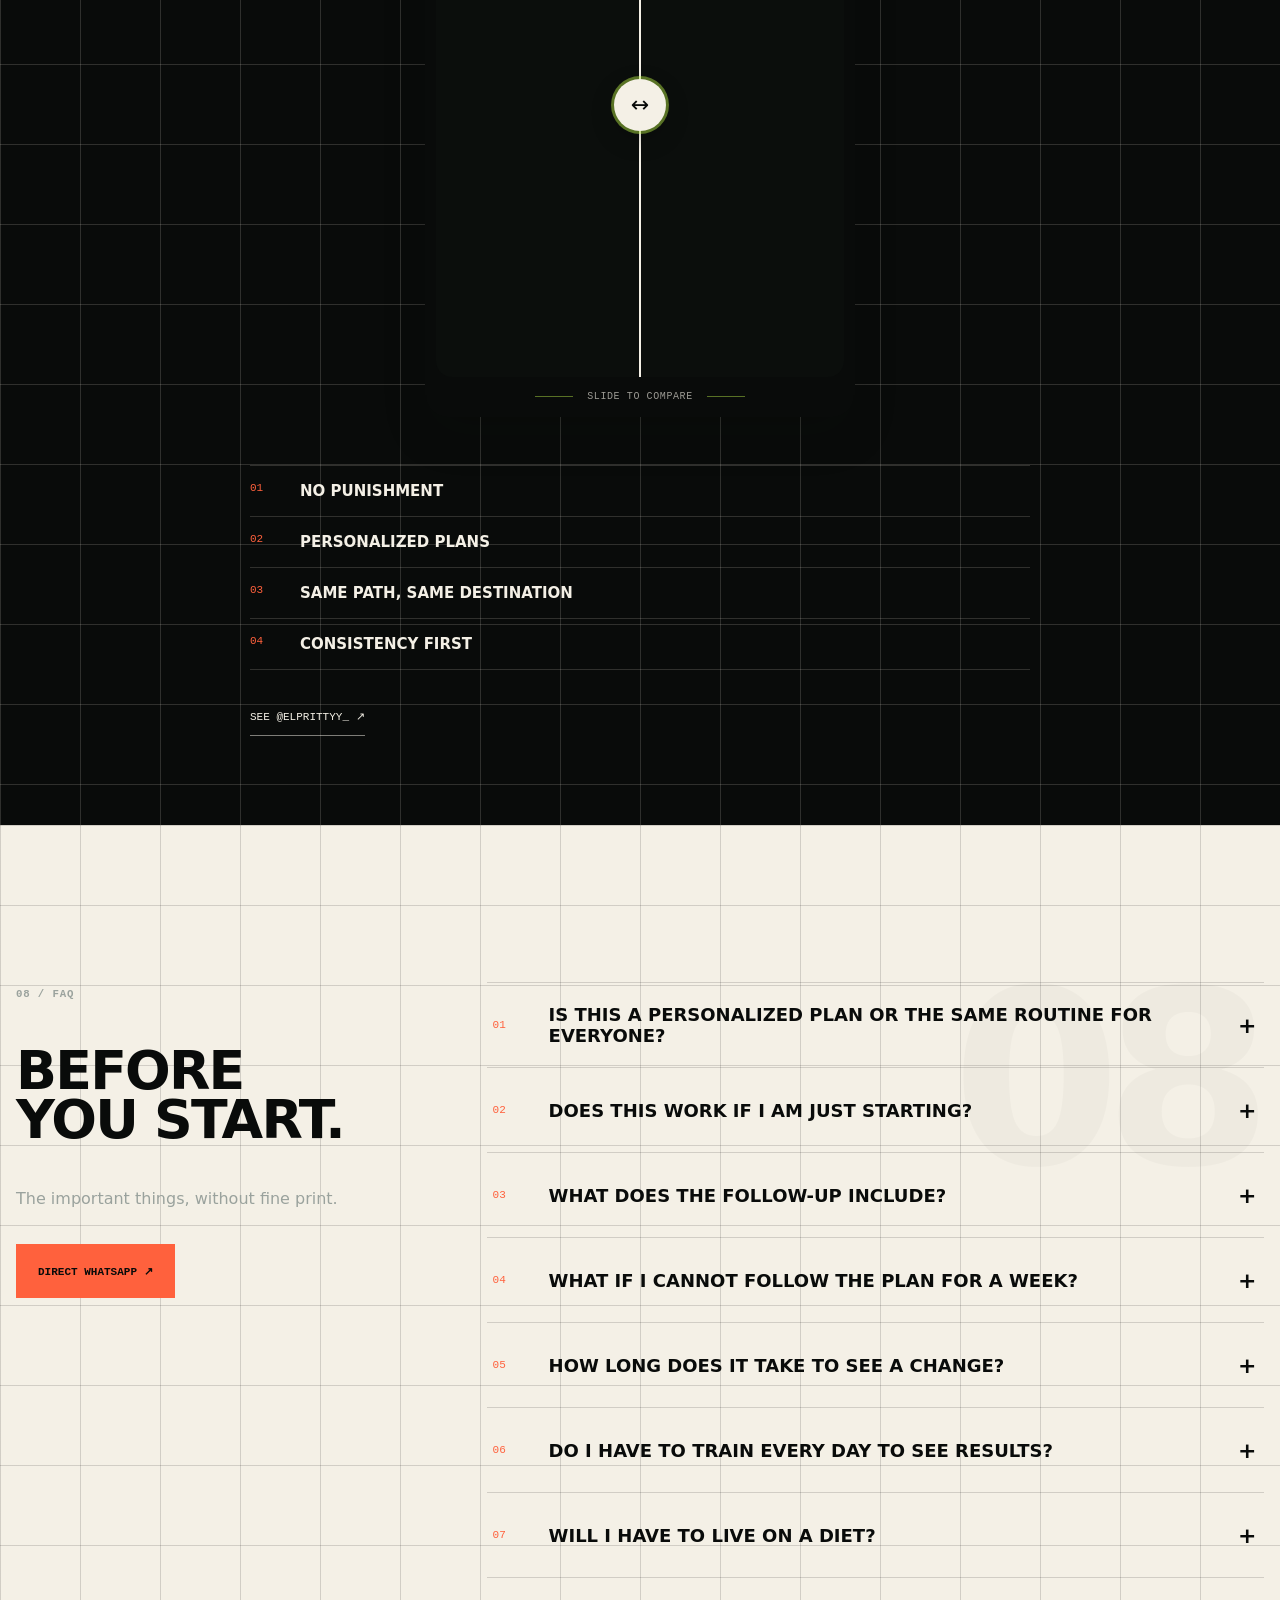
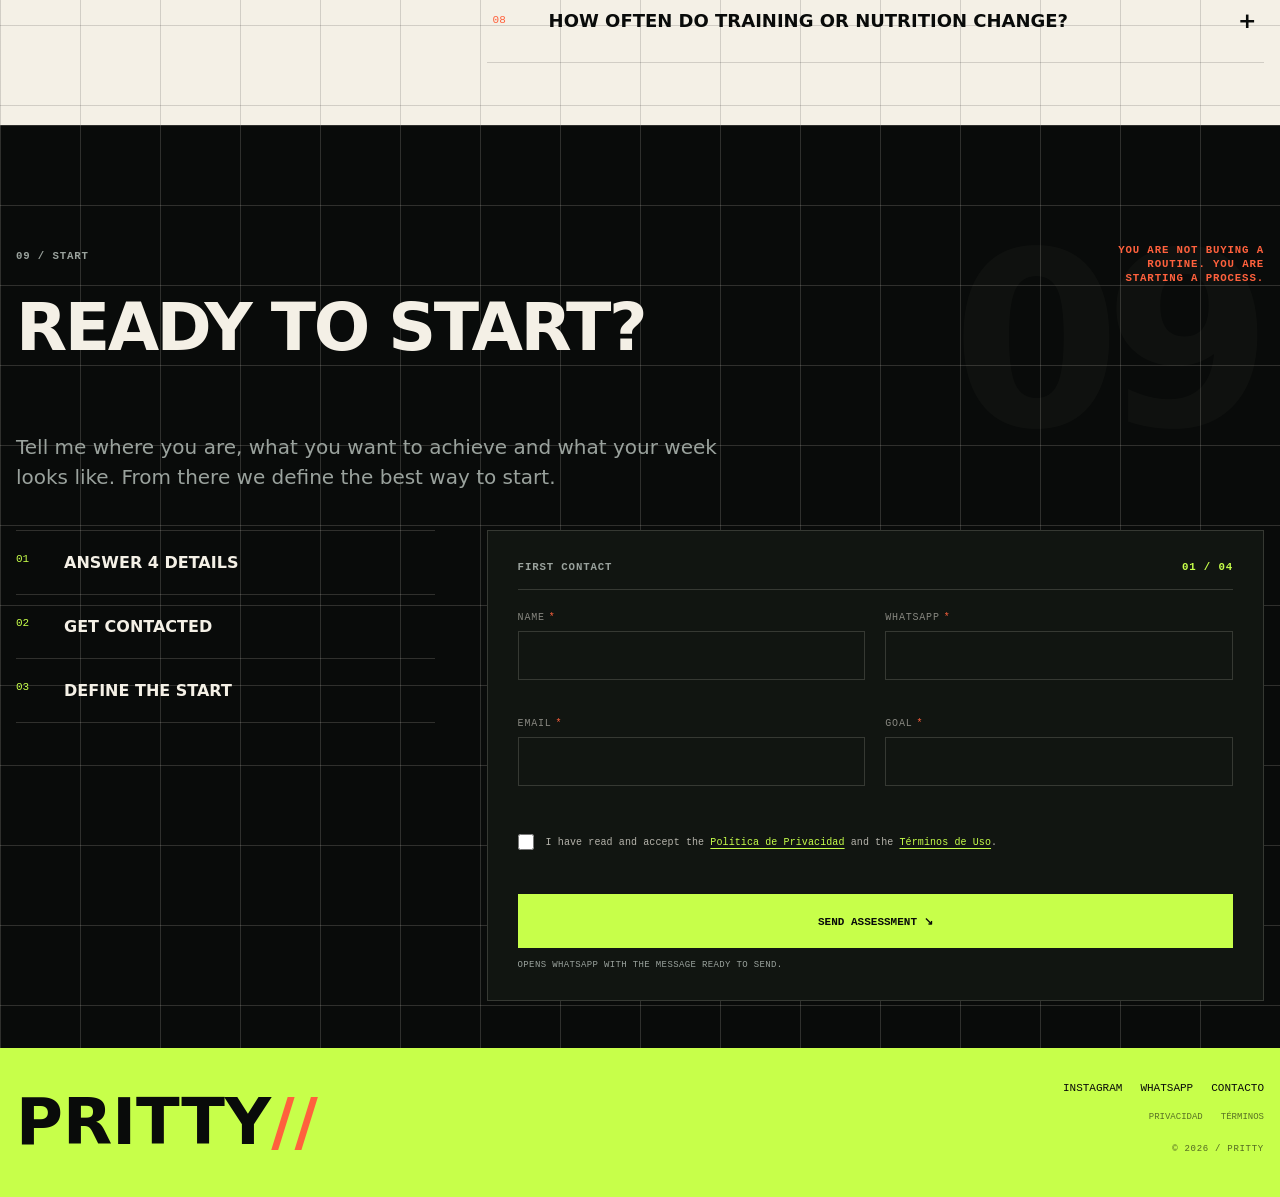
==== commit 4b8829c0: "Restore four About principles and stack story, photos and values responsively" ====
--- a/docs/index.html
+++ b/docs/index.html
@@ -654,27 +654,38 @@
       .case-result-label,.case-result-time,.case-weight-delta{font-size:8px}
     }
 
-    /* About / PRITTY story */
-    #about .about-story-grid{grid-template-columns:minmax(0,.9fr) minmax(0,1.1fr);gap:clamp(44px,6vw,88px);align-items:center;margin-top:18px!important}
+    /* About 07: texto -> comparador -> principios, consistente en todos los tamaños */
+    #about .section-inner{padding-top:clamp(56px,7vw,90px);padding-bottom:clamp(60px,7vw,90px)}
+    #about .about-flow{width:min(100%,910px);margin:clamp(26px,4vw,52px) auto 0;display:flex;flex-direction:column;align-items:center;gap:clamp(28px,4vw,48px)}
+    #about .about-story{width:100%;max-width:850px}
+    #about .about-story>.display-md{display:block!important;margin:0 0 18px!important}
+    #about .about-story-kicker{margin:0 0 22px;font:700 11px/1.4 "IBM Plex Mono",monospace;letter-spacing:.12em;color:rgba(244,240,230,.68)}
+    #about .about-story-copy{width:100%;max-width:850px}
+    #about .about-story-copy p{margin:0 0 16px;font-size:clamp(16px,1.5vw,18px);line-height:1.65;color:rgba(244,240,230,.76)}
+    #about .about-story-copy .lime{color:var(--lime);font-weight:650}
+    #about .about-story-copy .about-mission{margin:26px 0 0;color:var(--lime);font-size:clamp(22px,2.2vw,29px);font-weight:750;line-height:1.3}
+    #about .about-photo-wrap{width:100%;display:flex;justify-content:center}
     #about .about-compare-card{width:min(100%,430px);margin:0 auto}
-    #about .about-story>.display-md{display:block!important;margin:0 0 20px!important}
-    #about .about-story-kicker{margin:0 0 22px;font:700 11px/1.3 "IBM Plex Mono",monospace;letter-spacing:.12em;color:rgba(244,240,230,.64)}
-    #about .about-story-copy{max-width:720px}
-    #about .about-story-copy p{margin:0 0 17px;font-size:17px;line-height:1.62;color:rgba(244,240,230,.72)}
-    #about .about-story-copy .lime{color:var(--lime);font-weight:650}
-    #about .about-story-copy .about-mission{margin-top:24px;color:var(--lime);font-size:clamp(20px,2vw,27px);font-weight:750;line-height:1.25}
-    #about .about-story>.secondary{display:inline-block;margin-top:12px}
-    @media(max-width:900px){
-      #about .about-story-grid{grid-template-columns:1fr!important;gap:28px!important}
+    #about .about-values{width:min(100%,780px)}
+    #about .about-values .principles{margin-top:0}
+    #about .about-values .principles div{grid-template-columns:50px minmax(0,1fr);padding:16px 0}
+    #about .about-values>.secondary{display:inline-block;margin-top:28px}
+    @media(max-width:900px){
+      #about .about-flow{gap:30px;margin-top:26px}
+      #about .about-story>.display-md{font-size:clamp(42px,9vw,66px)!important}
       #about .about-compare-card{width:min(100%,430px)!important}
-      #about .about-story>.display-md{display:block!important;font-size:clamp(42px,10vw,60px)!important;margin-bottom:16px!important}
-      #about .about-story-copy p{font-size:16px;line-height:1.6}
-    }
-    @media(max-width:640px){
-      #about .about-story-grid{gap:22px!important}
-      #about .about-compare-card{width:100%!important;max-width:430px}
-      #about .about-story-kicker{margin-bottom:18px}
-      #about .about-story-copy p{font-size:15.5px;line-height:1.62;margin-bottom:15px}
+    }
+    @media(max-width:640px){
+      #about .section-inner{padding-top:56px;padding-bottom:64px}
+      #about .about-flow{align-items:stretch;gap:26px;margin-top:26px}
+      #about .about-story>.display-md{font-size:clamp(40px,10vw,54px)!important;margin-bottom:16px!important}
+      #about .about-story-kicker{margin-bottom:20px}
+      #about .about-story-copy p{font-size:15.5px;line-height:1.6;margin-bottom:14px}
+      #about .about-story-copy .about-mission{font-size:23px;margin-top:20px}
+      #about .about-photo-wrap{width:100%}
+      #about .about-compare-card{width:min(100%,430px)!important}
+      #about .about-values .principles div{grid-template-columns:38px minmax(0,1fr);padding:14px 0}
+      #about .about-values .principles b{font-size:clamp(12px,3.5vw,15px)}
     }
 </style>
 </head>
@@ -715,10 +726,46 @@
 <section class="section light" data-theme="light" id="track"><div class="container section-inner"><span aria-hidden="true" class="stage-ghost">04</span><p class="label muted" data-i18n="track.label">04 / TRACK</p><h2 class="display-md reveal" data-i18n="track.title" style="margin-top:30px">LO QUE NO SE MIDE,<br/><span class="coral">SE ADIVINA.</span></h2><p class="reveal" data-i18n="track.sub" style="max-width:700px;font-size:18px;color:#616862">El seguimiento no es motivación vacía: es información para decidir mejor.</p><div class="track-wrap" id="trackWrap"><div class="dash"><div class="dash-top"><div><span class="label muted" data-i18n-template="track.week" id="trackWeek">WEEK // 07</span><div data-i18n="track.checkin" id="trackCheckin" style="font-size:24px;margin-top:8px">ADAPTIVE CHECK-IN</div></div><i></i></div><div class="track-metrics"><div class="track-metric"><strong data-counter="track" data-decimals="1" data-suffix=" KG" data-target="-1.8">0.0 KG</strong><small data-i18n="track.bodyweight">BODYWEIGHT</small></div><div class="track-metric"><strong data-counter="track" data-prefix="+" data-suffix="%" data-target="12">+0%</strong><small data-i18n="track.performance">PERFORMANCE</small></div><div class="track-metric"><strong data-counter="track" data-suffix="%" data-target="91">0%</strong><small data-i18n="track.adherence">ADHERENCE</small></div></div><div class="chart"><svg aria-label="Progreso ascendente semana 1 a semana 7" role="img" viewbox="0 0 700 280"><g stroke="rgba(244,240,230,.1)"><line x1="0" x2="700" y1="40" y2="40"></line><line x1="0" x2="700" y1="100" y2="100"></line><line x1="0" x2="700" y1="160" y2="160"></line><line x1="0" x2="700" y1="220" y2="220"></line></g><path class="graph-line" d="M10 235 C80 230 90 190 155 195 S245 170 310 178 S395 128 450 142 S555 92 610 104 S650 64 672 47" fill="none" id="graphPath" pathlength="1" stroke="#c7ff4a" stroke-width="5"></path><circle cx="10" cy="235" fill="none" id="graphHalo" opacity=".16" r="10" stroke="#ff613d" stroke-width="4"></circle><circle class="graph-point" cx="672" cy="47" fill="#ff613d" id="graphPoint" r="8"></circle><g fill="rgba(244,240,230,.45)" font-family="IBM Plex Mono" font-size="11"><text class="week-label" data-week="1" x="2" y="270">W01</text><text class="week-label" data-week="2" x="114" y="270">W02</text><text class="week-label" data-week="3" x="226" y="270">W03</text><text class="week-label" data-week="4" x="338" y="270">W04</text><text class="week-label" data-week="5" x="450" y="270">W05</text><text class="week-label" data-week="6" x="562" y="270">W06</text><text class="w07 week-label" data-week="7" x="640" y="270">W07</text></g></svg></div></div><aside class="insight"><span class="label muted" data-i18n="track.insight">LECTURA DE PRITTY</span><h3 data-i18n="track.insightTitle">EL PESO BAJA,<br/>PERO LA FUERZA <span class="lime">SUBE.</span></h3><p class="muted" data-i18n="track.insightBody" style="line-height:1.6">Eso cambia la decisión: no recortamos más calorías esta semana.</p><div class="next"><span class="label muted" data-i18n="track.next">NEXT ACTION</span><b data-i18n="track.keep">MANTENER / OBSERVAR</b><ul><li data-i18n="track.action1">→ priorizar sueño</li><li data-i18n="track.action2">→ mantener carga compuestos</li></ul></div></aside></div></div></section>
 <section class="section lime-bg" data-theme="lime" id="method"><div class="container section-inner"><span aria-hidden="true" class="stage-ghost lime-ghost">05</span><p class="label" data-i18n="method.label">05 / METHOD</p><div class="intro-split"><h2 class="display-md reveal" data-i18n="method.title">UN MÉTODO.<br/>CUATRO MOVIMIENTOS.</h2><p class="reveal d1" data-i18n="method.sub" style="color:var(--ink)">No necesitás motivación perfecta. Necesitás un sistema que siga funcionando cuando tu semana no lo hace.</p></div><div class="method-rows"><a class="method-row focus" href="#start"><span class="mono">01</span><strong data-i18n="method.eval">EVALUAR</strong><p data-i18n="method.evalBody">Tu punto de partida y tu contexto real.</p><span aria-hidden="true" class="arrow">→</span></a><a class="method-row focus" href="#engine"><span class="mono">02</span><strong data-i18n="method.design">DISEÑAR</strong><p data-i18n="method.designBody">Entrenamiento + hábitos que puedas sostener.</p><span aria-hidden="true" class="arrow">→</span></a><a class="method-row focus" href="#track"><span class="mono">03</span><strong data-i18n="method.measure">MEDIR</strong><p data-i18n="method.measureBody">Datos, sensaciones y progreso semanal.</p><span aria-hidden="true" class="arrow">→</span></a><a class="method-row focus" href="#start"><span class="mono lime">04</span><strong data-i18n="method.adapt">ADAPTAR</strong><p data-i18n="method.adaptBody">Cambiar lo necesario sin empezar de cero.</p><span aria-hidden="true" class="arrow coral">→</span></a></div></div></section>
 <section class="section light" data-theme="light" id="evidence"><div class="container section-inner"><span aria-hidden="true" class="stage-ghost">06</span><div style="display:flex;justify-content:space-between;gap:18px"><span class="label muted" data-i18n="evidence.label">06 / EVIDENCIA</span><span class="label muted" data-i18n="evidence.top">TRANSFORMACIÓN REAL // PROCESO</span></div><div class="evidence-grid evidence-real"><div class="reveal"><h2 class="display-md" data-i18n="evidence.title">EL CAMBIO SE VE.<br/>EL PROCESO <span class="coral">SE SOSTIENE.</span></h2><div class="case-meta"><span class="label coral" data-i18n="evidence.case">CASO / TRANSFORMACIÓN REAL</span><p data-i18n="evidence.goal">Objetivo: recomposición corporal · proceso personalizado</p></div><div class="case-result-highlight"><div class="case-weight-sequence"><span class="case-result-label" data-i18n="evidence.resultLabel">CAMBIO REAL</span><strong class="case-weight-value">87 KG</strong><span class="case-weight-flow"><small class="case-weight-delta">-21 KG</small><b class="case-weight-arrow" aria-hidden="true">→</b></span><strong class="case-weight-value">66 KG</strong><small class="case-result-time" data-i18n="evidence.resultTime">12 MESES</small></div></div><div class="case-metrics"><div><strong>↓</strong><div class="label muted" data-i18n="evidence.bodyfat">GRASA CORPORAL</div></div><div><strong>↑</strong><div class="label muted" data-i18n="evidence.strength">FUERZA</div></div><div><strong>✓</strong><div class="label muted" data-i18n="evidence.adherence">ADHERENCIA</div></div></div><p class="quote" data-i18n="evidence.quote">Menos improvisación. Más consistencia, control y ajustes cuando realmente hacen falta.</p><p class="evidence-disclaimer" data-i18n="evidence.disclaimer">RESULTADOS INDIVIDUALES. PUEDEN VARIAR SEGÚN CONTEXTO, ADHERENCIA Y OTROS FACTORES.</p></div><div class="reveal d2"><div class="compare-card"><div class="compare-stage" id="caseCompare" style="--pos:50%"><img alt="Después de la transformación" class="compare-img compare-after" src="case-after.jpg?v=20261006-final2"/><img alt="Antes de la transformación" class="compare-img compare-before" src="case-before.jpg?v=20261006-final2"/><span class="compare-label compare-label-before" data-i18n="evidence.before">ANTES</span><span class="compare-label compare-label-after" data-i18n="evidence.after">DESPUÉS</span><span class="compare-divider" aria-hidden="true"></span><span class="compare-handle" aria-hidden="true">↔</span><input class="compare-range focus" type="range" min="0" max="100" value="50" aria-label="Comparar antes y después"/></div><div class="compare-help"><i></i><span data-i18n="evidence.drag">DESLIZÁ PARA COMPARAR</span><i></i></div></div><a class="primary focus" data-i18n="evidence.cta" href="#start" style="margin-top:18px;background:var(--ink);color:var(--bone)">QUIERO EMPEZAR ↗</a></div></div></div></section>
-<section class="section dark" data-theme="dark" id="about"><div class="container section-inner"><span aria-hidden="true" class="stage-ghost dark-ghost about-stage-ghost">07</span><p class="label muted about-section-label" data-i18n="about.label">07 / PRITTY</p><div class="about-grid about-story-grid"><div class="reveal"><div class="compare-card about-compare-card"><div class="compare-stage" id="aboutCompare" style="--pos:50%"><img alt="Después de la transformación de PRITTY" class="compare-img compare-after" src="about-after.webp?v=20261006-about2"/><img alt="Antes de la transformación de PRITTY" class="compare-img compare-before" src="about-before.webp?v=20261006-about2"/><span class="compare-label compare-label-before" data-i18n="evidence.before">ANTES</span><span class="compare-label compare-label-after" data-i18n="evidence.after">DESPUÉS</span><span class="compare-divider" aria-hidden="true"></span><span class="compare-handle" aria-hidden="true">↔</span><input class="compare-range focus" type="range" min="0" max="100" value="50" aria-label="Comparar antes y después"/></div><div class="compare-help"><i></i><span data-i18n="evidence.drag">DESLIZÁ PARA COMPARAR</span><i></i></div></div></div><div class="reveal d1 about-story"><h2 class="display-md" data-i18n="about.title">LO SIMPLE,<br/>BIEN HECHO.</h2><p class="about-story-kicker" data-i18n="about.kicker">SOBRE MÍ</p><div class="about-story-copy"><p data-i18n="about.story1">Empecé a entrenar en 2018 y desde entonces el gimnasio cambió mi vida por completo.</p><p data-i18n="about.story2">No solo transformé mi físico. Construí disciplina, confianza, autoestima y una mentalidad que hoy me llevó a convertirme en campeón de culturismo natural.</p><p data-i18n="about.story3">Hoy quiero usar todo lo que aprendí para ayudarte a <span class="lime">conseguir resultados sin extremos, sin dietas imposibles y sin dejar de disfrutar tu vida.</span></p><p data-i18n="about.story4">Creo en la disciplina, la constancia y en que <span class="lime">comida real = resultados reales.</span></p><p class="about-mission lime" data-i18n="about.story5">Tu mejor versión. Mi misión.</p></div><a class="secondary focus" data-i18n="about.cta" href="https://www.instagram.com/elprittyy_/" target="_blank" rel="noopener noreferrer">VER @ELPRITTYY_ ↗</a></div></div></div></section>
+<section class="section dark" data-theme="dark" id="about"><div class="container section-inner"><span aria-hidden="true" class="stage-ghost dark-ghost about-stage-ghost">07</span><p class="label muted about-section-label" data-i18n="about.label">07 / PRITTY</p>
+<div class="about-flow">
+  <div class="about-story reveal">
+    <h2 class="display-md" data-i18n="about.title">LO SIMPLE,<br/>BIEN HECHO.</h2>
+    <p class="about-story-kicker" data-i18n="about.kicker">SOBRE MÍ</p>
+    <div class="about-story-copy">
+      <p data-i18n="about.story1">Empecé a entrenar en 2018 y desde entonces el gimnasio cambió mi vida por completo.</p>
+      <p data-i18n="about.story2">No solo transformé mi físico. Construí disciplina, confianza, autoestima y una mentalidad que hoy me llevó a convertirme en campeón de culturismo natural.</p>
+      <p data-i18n="about.story3">Hoy quiero usar todo lo que aprendí para ayudarte a <span class="lime">conseguir resultados sin extremos, sin dietas imposibles y sin dejar de disfrutar tu vida.</span></p>
+      <p data-i18n="about.story4">Creo en la disciplina, la constancia y en que <span class="lime">comida real = resultados reales.</span></p>
+      <p class="about-mission lime" data-i18n="about.story5">Tu mejor versión. Mi misión.</p>
+    </div>
+  </div>
+  <div class="about-photo-wrap reveal">
+    <div class="compare-card about-compare-card">
+      <div class="compare-stage" id="aboutCompare" style="--pos:50%">
+        <img alt="Después de la transformación de PRITTY" class="compare-img compare-after" src="about-after.webp?v=20261007-real" loading="lazy" decoding="async"/>
+        <img alt="Antes de la transformación de PRITTY" class="compare-img compare-before" src="about-before.webp?v=20261007-real" loading="lazy" decoding="async"/>
+        <span class="compare-label compare-label-before" data-i18n="evidence.before">ANTES</span>
+        <span class="compare-label compare-label-after" data-i18n="evidence.after">DESPUÉS</span>
+        <span class="compare-divider" aria-hidden="true"></span>
+        <span class="compare-handle" aria-hidden="true">↔</span>
+        <input class="compare-range focus" type="range" min="0" max="100" value="50" aria-label="Comparar antes y después"/>
+      </div>
+      <div class="compare-help"><i></i><span data-i18n="evidence.drag">DESLIZÁ PARA COMPARAR</span><i></i></div>
+    </div>
+  </div>
+  <div class="about-values reveal">
+    <div class="principles">
+      <div><span>01</span><b data-i18n="about.p1">SIN CASTIGO</b></div>
+      <div><span>02</span><b data-i18n="about.p2">PLANES PERSONALIZADOS</b></div>
+      <div><span>03</span><b data-i18n="about.p3">MISMO CAMINO, MISMO DESTINO</b></div>
+      <div><span>04</span><b data-i18n="about.p4">CONSISTENCIA PRIMERO</b></div>
+    </div>
+    <a class="secondary focus" data-i18n="about.cta" href="https://www.instagram.com/elprittyy_/" target="_blank" rel="noopener noreferrer">VER @ELPRITTYY_ ↗</a>
+  </div>
+</div></div></section>
 <section class="section light" data-theme="light" id="faq"><div class="container section-inner faq-grid"><span aria-hidden="true" class="stage-ghost">08</span><div><span class="label muted" data-i18n="faq.label">08 / FAQ</span><h2 class="display-md reveal" data-i18n="faq.title" style="margin-top:44px">ANTES DE<br/>EMPEZAR.</h2><p class="muted" data-i18n="faq.sub">Lo importante, sin letra chica.</p><a class="primary focus" data-i18n="faq.cta" href="https://wa.me/5493517616516?text=Hola%20Pritty%2C%20vi%20tu%20p%C3%A1gina%20y%20quiero%20consultar%20por%20el%20acompa%C3%B1amiento%20personalizado." id="faqWhatsApp" rel="noopener noreferrer" style="margin-top:20px;background:var(--coral)" target="_blank">WHATSAPP DIRECTO ↗</a></div><div class="faq reveal" id="faqList"></div></div></section>
 <section class="section dark" data-theme="dark" id="start"><div class="container section-inner"><span aria-hidden="true" class="stage-ghost dark-ghost">09</span><div class="start-head"><div><span class="label muted" data-i18n="start.label">09 / START</span><h2 class="display-lg reveal" data-i18n="start.title" style="margin-top:34px">¿EMPEZAMOS?</h2></div><span class="label coral" data-i18n="start.note" style="max-width:180px;text-align:right">NO COMPRÁS UNA RUTINA. EMPEZÁS UN PROCESO.</span></div><p class="reveal muted" data-i18n="start.sub" style="max-width:720px;font-size:20px;line-height:1.5">Contame dónde estás y dónde querés llegar. El primer paso es entender si este sistema encaja con vos.</p><div class="start-grid"><div class="steps reveal"><div><span>01</span><b data-i18n="start.s1">RESPONDÉS 4 DATOS</b></div><div><span>02</span><b data-i18n="start.s2">RECIBÍS CONTACTO</b></div><div><span>03</span><b data-i18n="start.s3">DEFINIMOS EL INICIO</b></div></div><div class="form-panel reveal d1"><form id="assessment" novalidate><div class="form-head"><span class="label muted" data-i18n="form.title">INITIAL ASSESSMENT</span><span class="label lime">01 / 04</span></div><div class="fields"><div class="field"><label for="name"><span data-i18n="form.name">Nombre</span><span class="req">*</span></label><input autocomplete="name" id="name" maxlength="80" minlength="2" name="name" required/><div class="error" data-error="name"></div></div><div class="field"><label for="whatsapp"><span data-i18n="form.whatsapp">WhatsApp</span><span class="req">*</span></label><input autocomplete="tel" id="whatsapp" inputmode="tel" maxlength="24" name="whatsapp" required/><div class="error" data-error="whatsapp"></div></div><div class="field"><label for="email"><span data-i18n="form.email">Email</span><span class="req">*</span></label><input autocomplete="email" id="email" maxlength="254" name="email" required type="email"/><div class="error" data-error="email"></div></div><div class="field"><label for="objective"><span data-i18n="form.objective">Objetivo</span><span class="req">*</span></label><input id="objective" maxlength="300" minlength="8" name="objective" required/><div class="error" data-error="objective"></div></div><div class="field full legal-consent"><label for="privacyConsent"><input id="privacyConsent" name="privacyConsent" required type="checkbox"/><span><span data-i18n="form.consentPrefix">Leí y acepto la</span> <a href="privacidad.html" target="_blank" rel="noopener noreferrer">Política de Privacidad</a> <span data-i18n="form.consentAnd">y los</span> <a href="terminos.html" target="_blank" rel="noopener noreferrer">Términos de Uso</a>.</span></label><div class="error" data-error="privacy"></div></div></div><button class="submit" data-i18n="form.submit" type="submit">ENVIAR EVALUACIÓN ↘</button><p class="mono muted" data-i18n="form.whatsappHint" style="font-size:9px;margin:12px 0 0;letter-spacing:.04em">ABRE WHATSAPP CON EL MENSAJE LISTO PARA ENVIAR.</p></form><div class="success" id="success"><div><div class="success-icon">✓</div><span class="label muted" data-i18n="form.success" style="display:block;margin-top:24px">EVALUACIÓN RECIBIDA</span><h3 data-i18n="form.next" style="font-size:clamp(44px,6vw,74px);line-height:.9;margin:24px 0">NEXT STEP:<br/><span class="lime">CONTACT</span></h3><p class="muted" data-i18n="form.successBody" style="font-size:18px;max-width:520px">Te contactaremos para revisar tu objetivo y definir si el sistema encaja con vos.</p></div><button class="reset" data-i18n="form.reset" id="resetBtn" type="button">↻ REINICIAR DEMO</button></div></div></div></div></section>
 <footer><div class="container"><strong>PRITTY<span class="coral">//</span></strong><div><nav><a href="https://www.instagram.com/elprittyy_/" target="_blank" rel="noopener noreferrer">INSTAGRAM</a><a href="https://wa.me/5493517616516?text=Hola%20Pritty%2C%20vi%20tu%20p%C3%A1gina%20y%20quiero%20consultar%20por%20el%20acompa%C3%B1amiento%20personalizado." id="footerWhatsApp" rel="noopener noreferrer" target="_blank">WHATSAPP</a><a href="#start">CONTACTO</a></nav><nav class="legal-links"><a href="privacidad.html">PRIVACIDAD</a><a href="terminos.html">TÉRMINOS</a></nav><p class="mono footer-meta" data-i18n="footer.online" style="font-size:9px;margin-top:18px">© 2026 / SYSTEM ONLINE</p></div></div></footer>
-<script defer src="app.js?v=20261006-titlefix1"></script>
+<script defer src="app.js?v=20261007-about-values"></script>
 </body>
 </html>
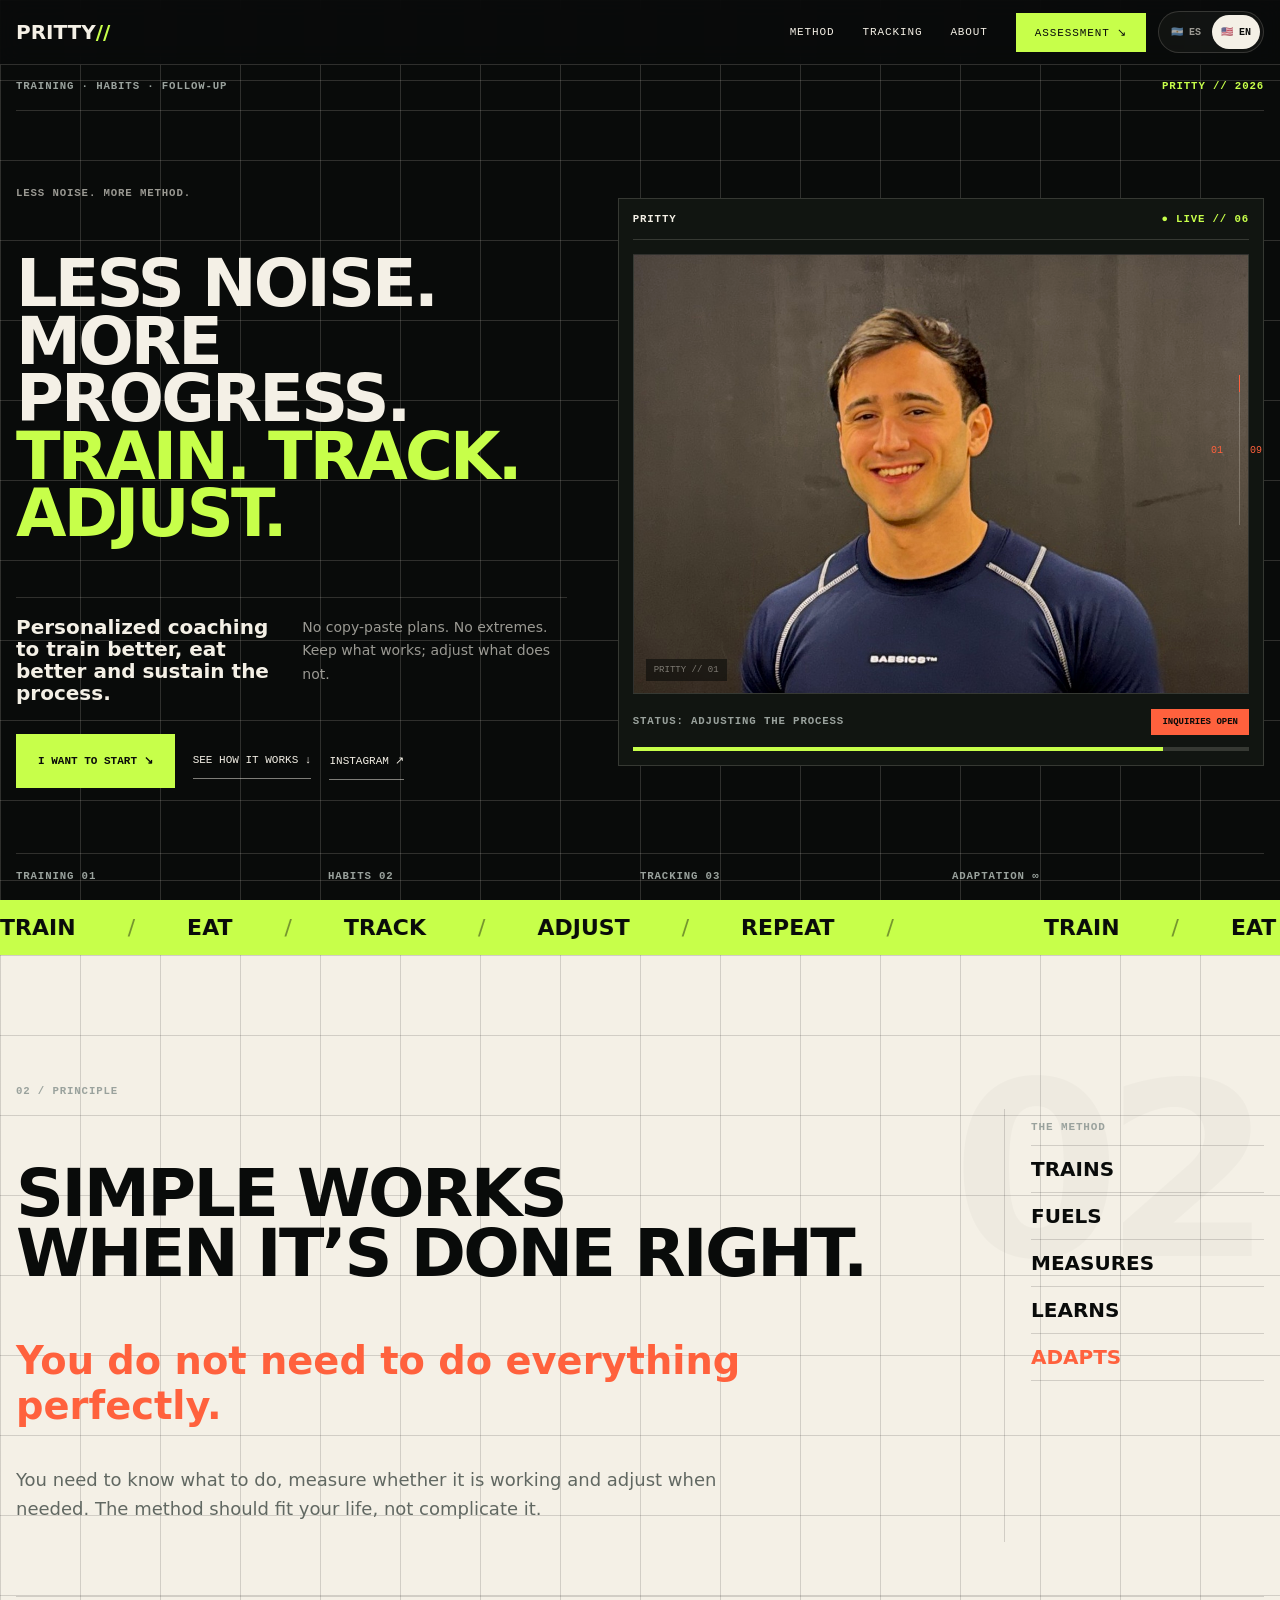
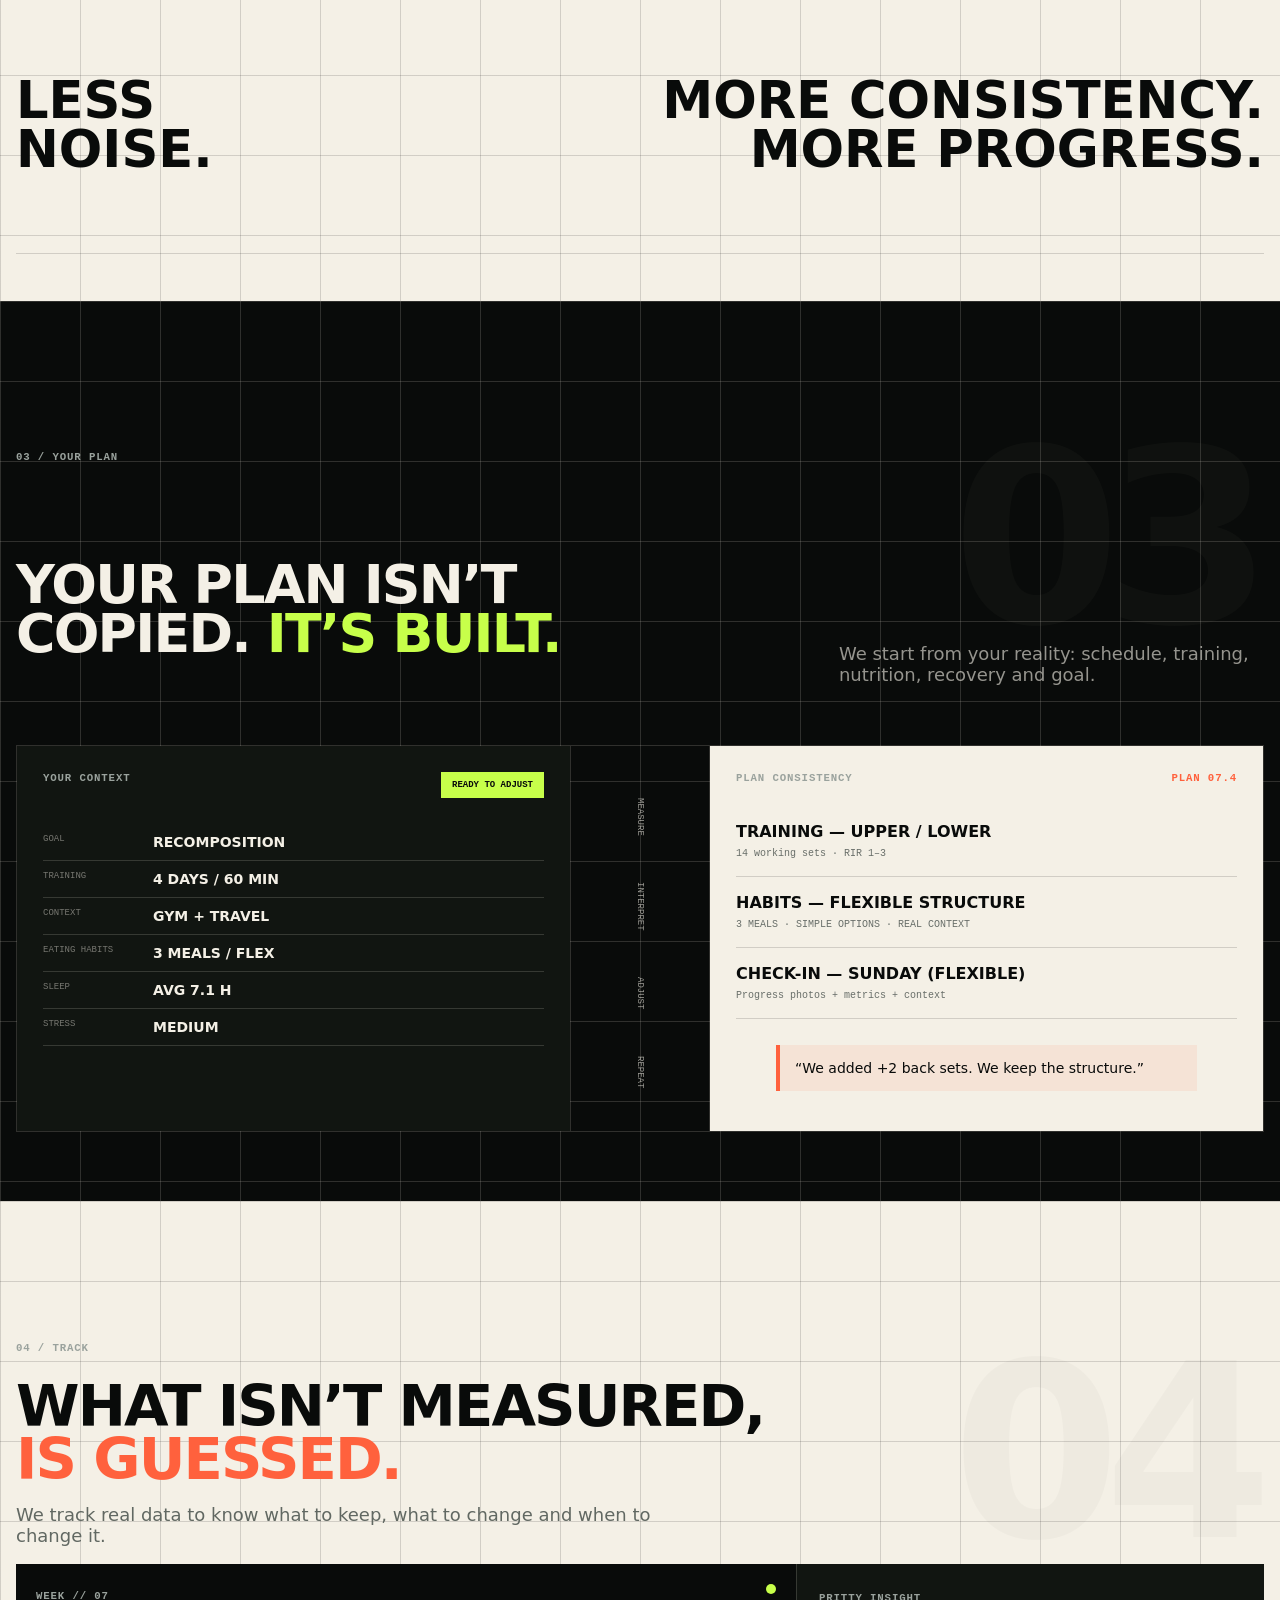
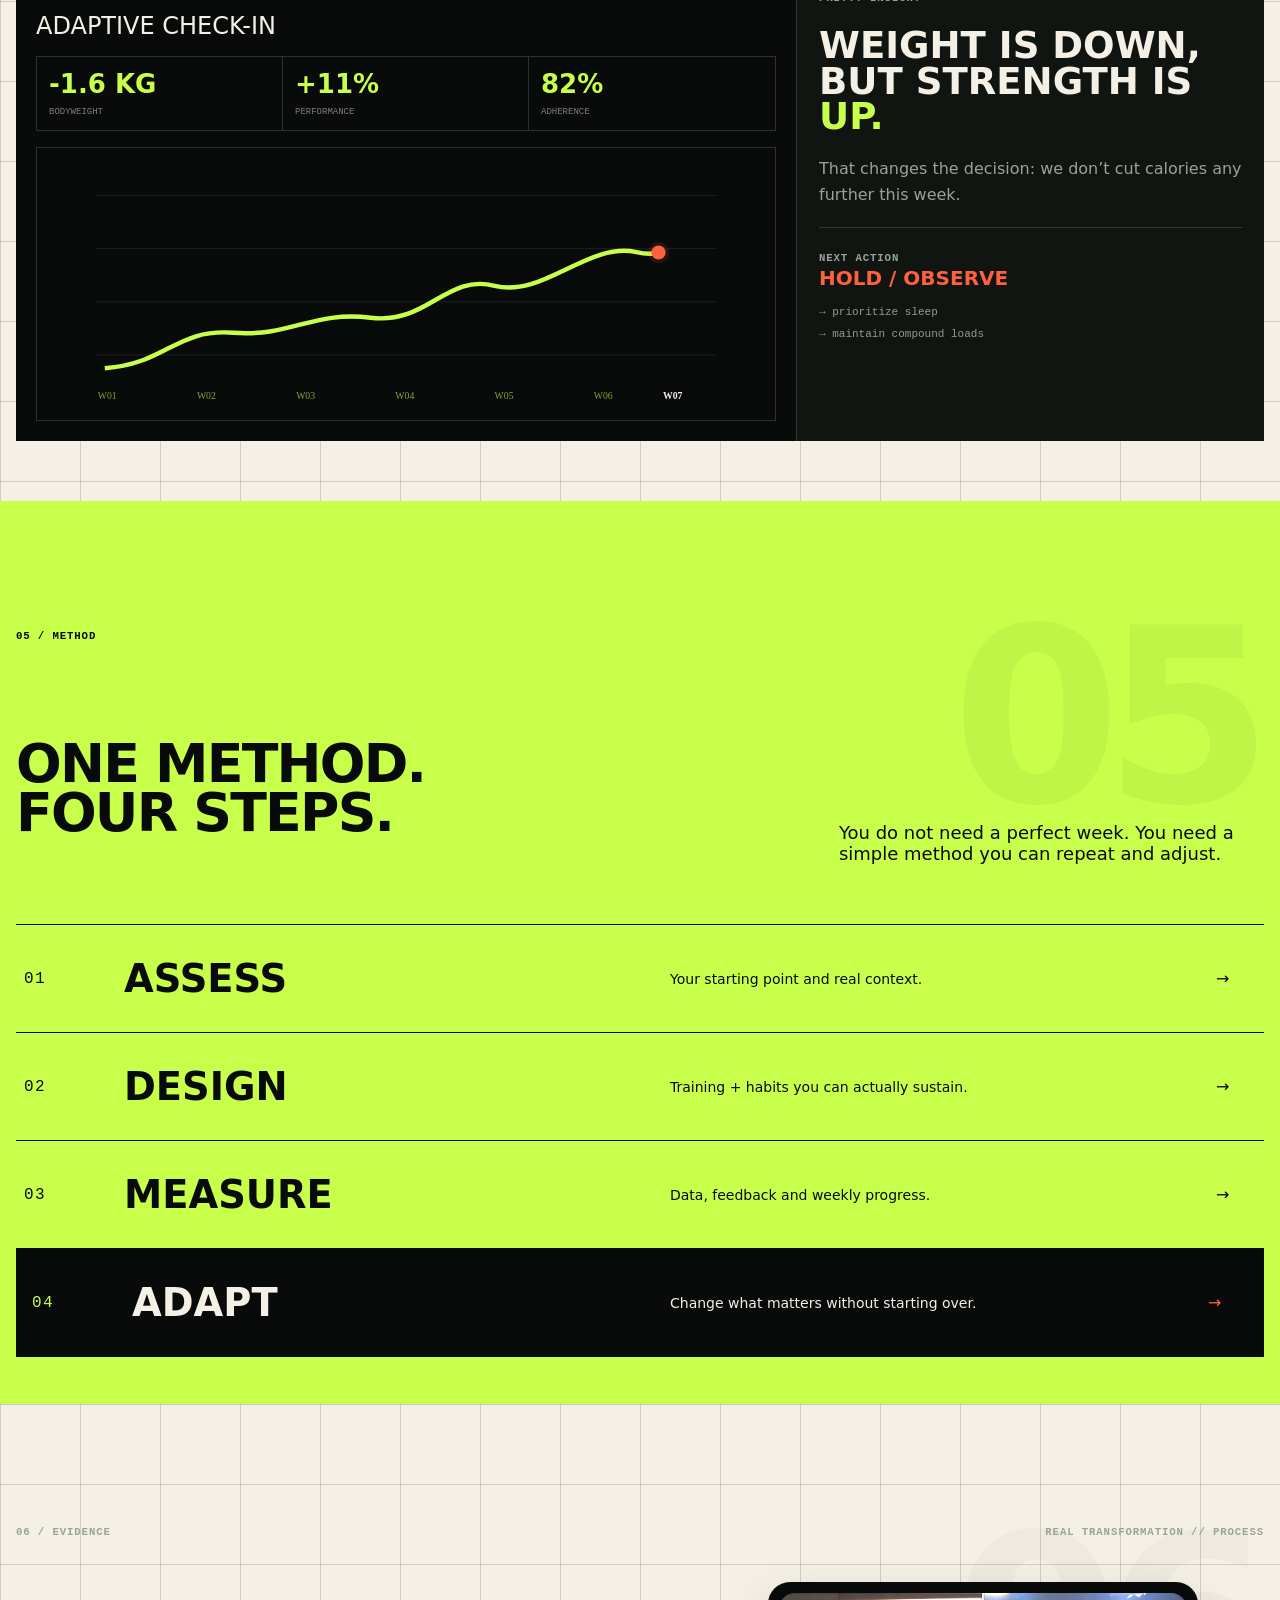
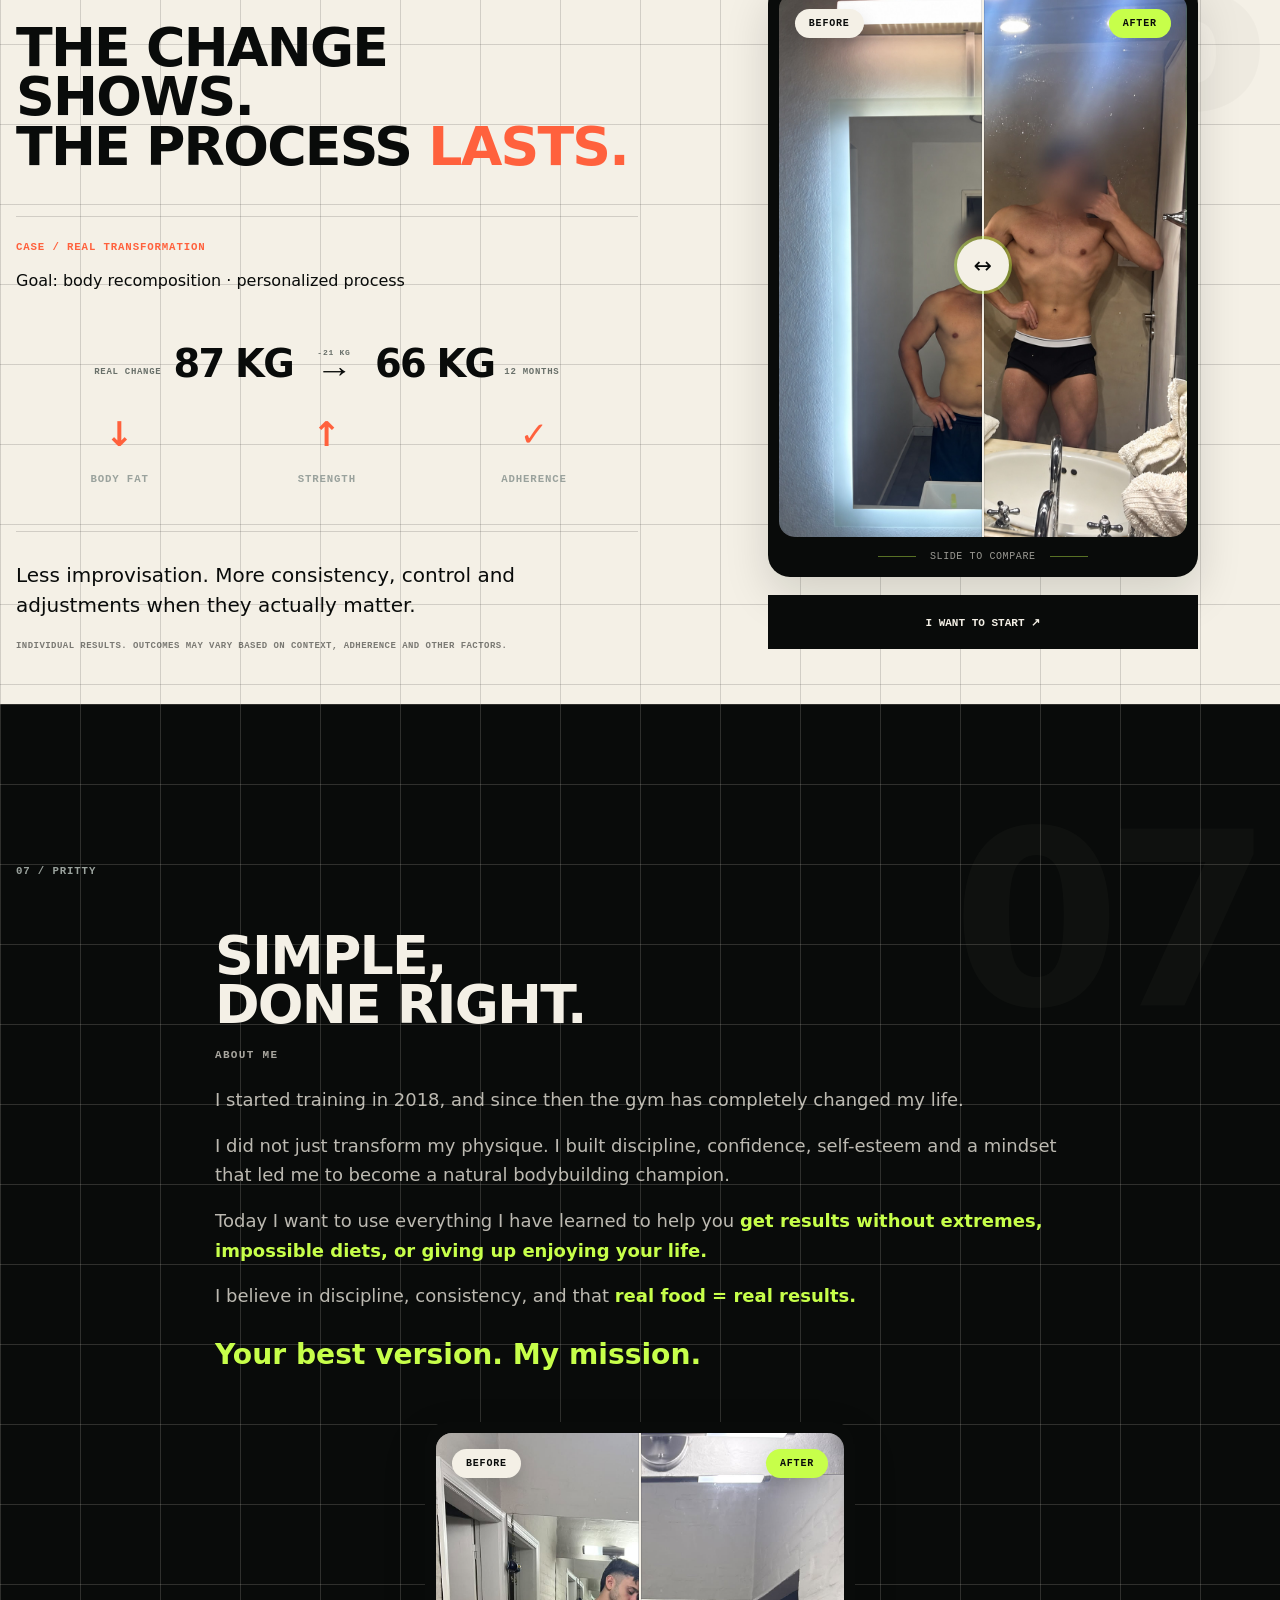
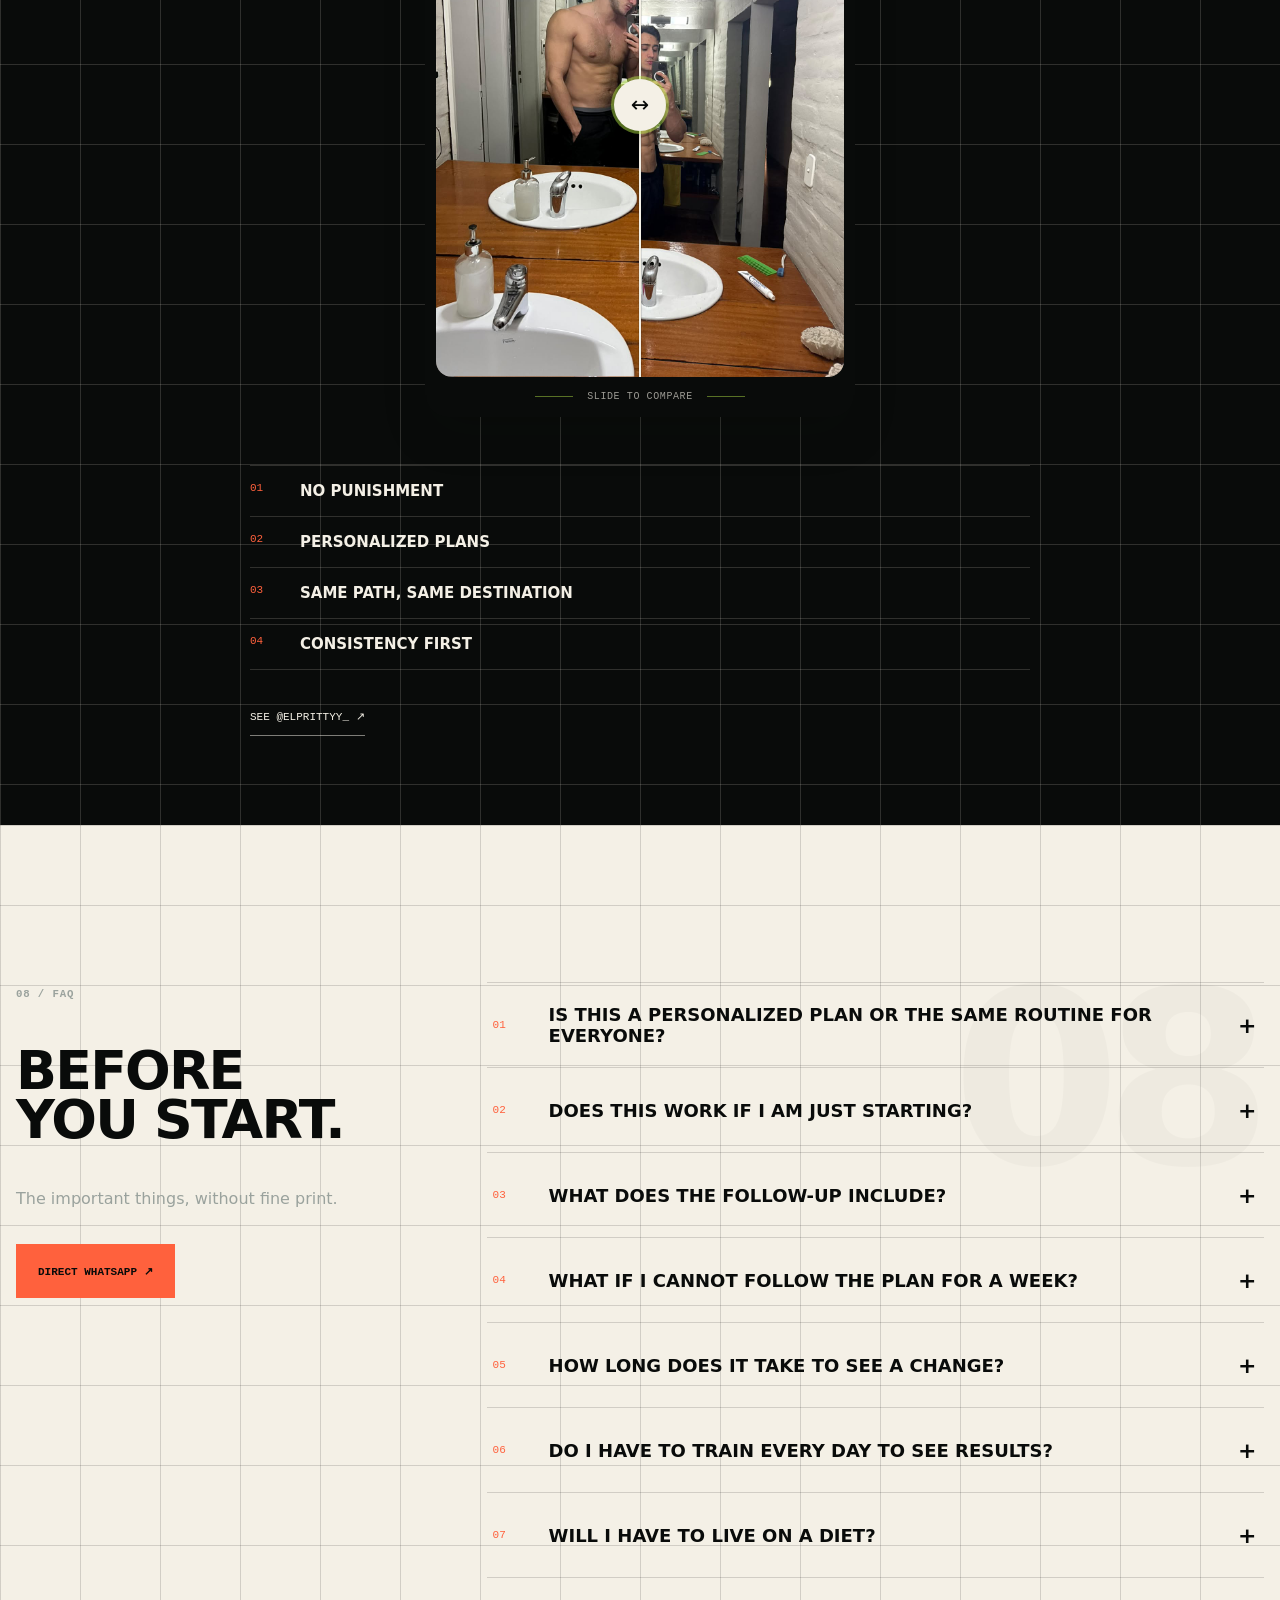
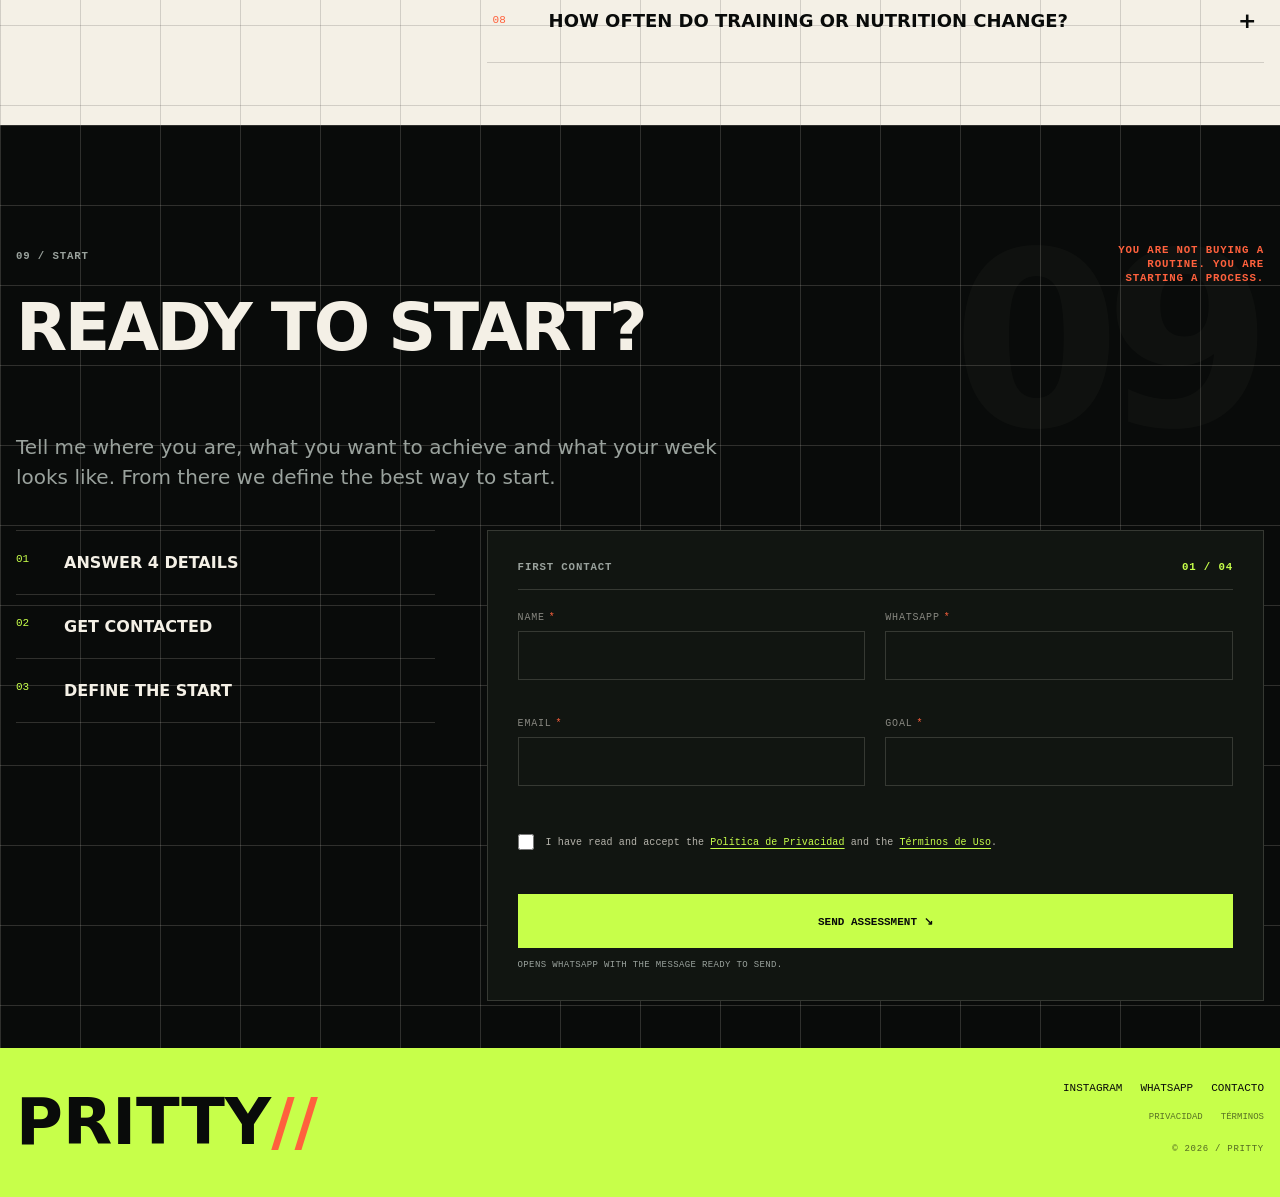
==== commit 2fcf1fec: "Restore full-resolution original JPGs for About before/after (1200x1600)" ====
--- a/docs/index.html
+++ b/docs/index.html
@@ -742,8 +742,8 @@
   <div class="about-photo-wrap reveal">
     <div class="compare-card about-compare-card">
       <div class="compare-stage" id="aboutCompare" style="--pos:50%">
-        <img alt="Después de la transformación de PRITTY" class="compare-img compare-after" src="about-after.webp?v=20261007-real" loading="lazy" decoding="async"/>
-        <img alt="Antes de la transformación de PRITTY" class="compare-img compare-before" src="about-before.webp?v=20261007-real" loading="lazy" decoding="async"/>
+        <img alt="Después de la transformación de PRITTY" class="compare-img compare-after" src="about-after.jpg?v=20261007-original-hq-1200" loading="lazy" decoding="async"/>
+        <img alt="Antes de la transformación de PRITTY" class="compare-img compare-before" src="about-before.jpg?v=20261007-original-hq-1200" loading="lazy" decoding="async"/>
         <span class="compare-label compare-label-before" data-i18n="evidence.before">ANTES</span>
         <span class="compare-label compare-label-after" data-i18n="evidence.after">DESPUÉS</span>
         <span class="compare-divider" aria-hidden="true"></span>
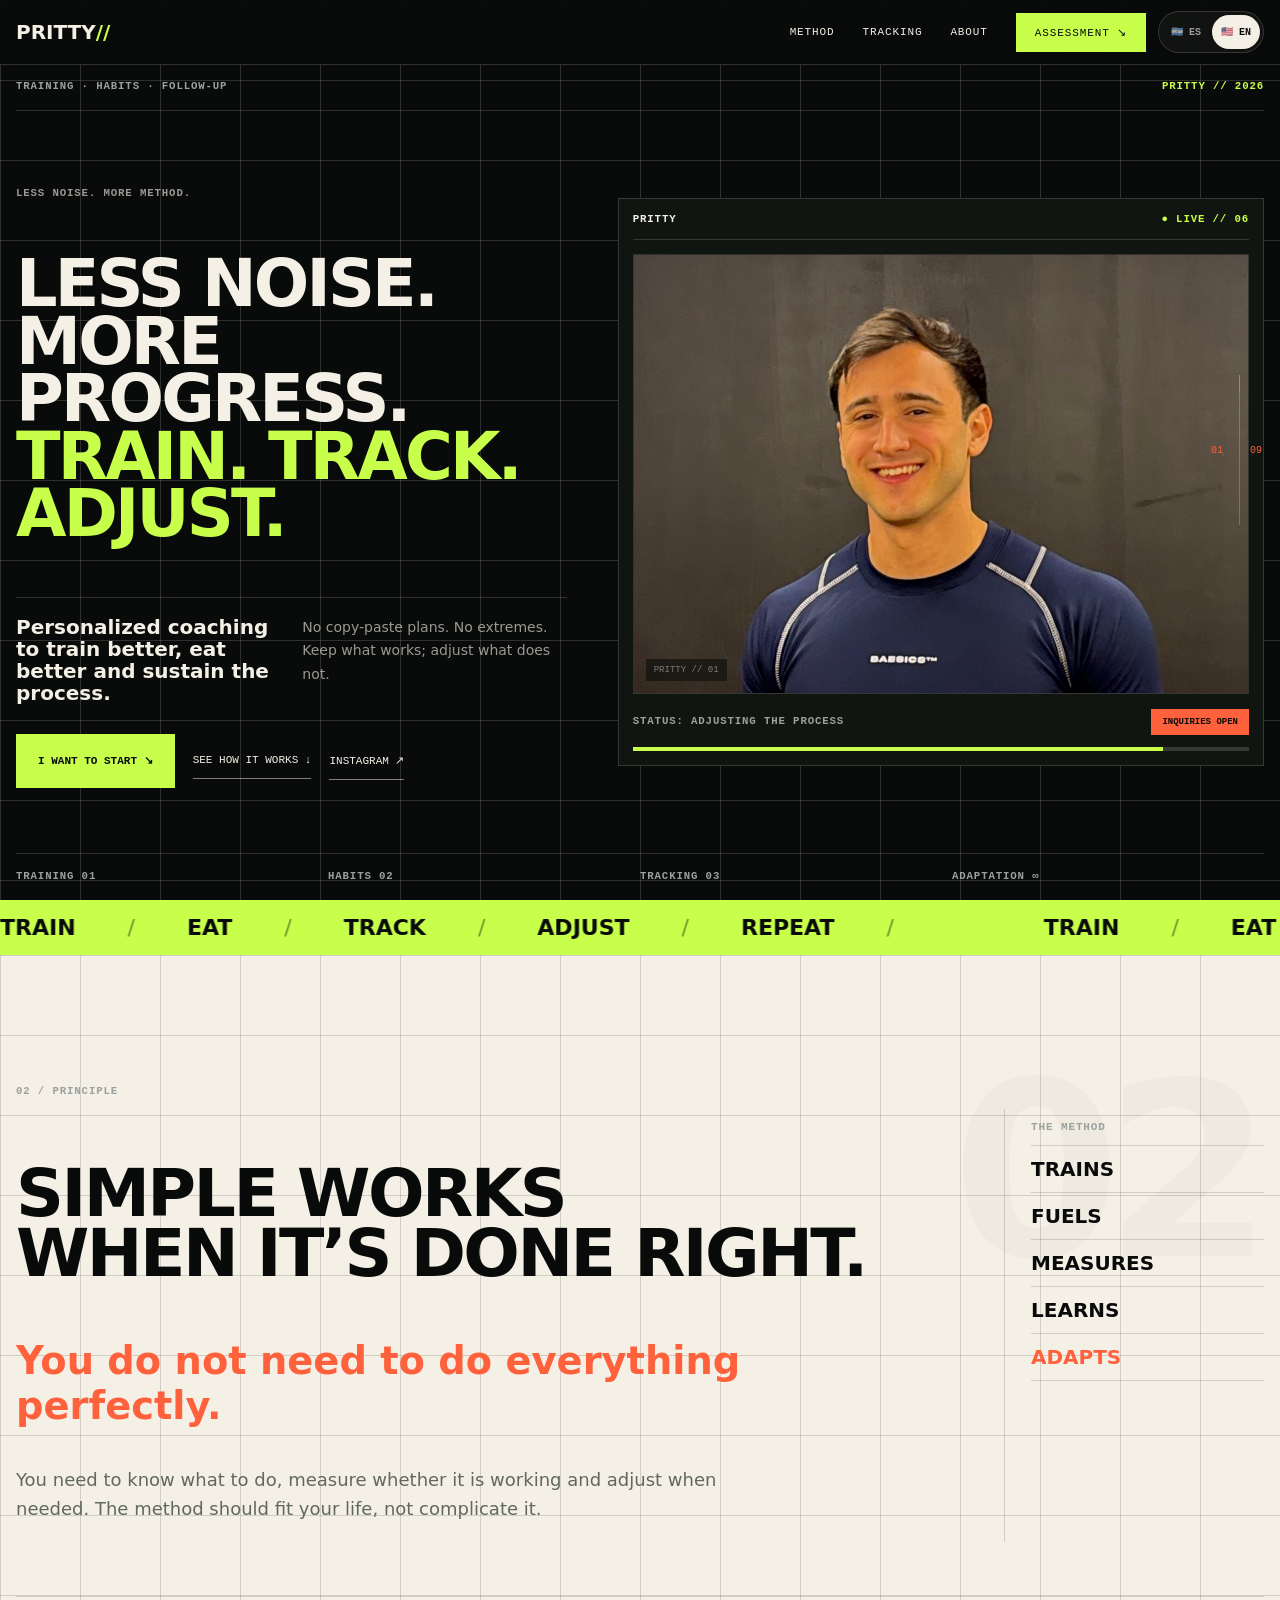
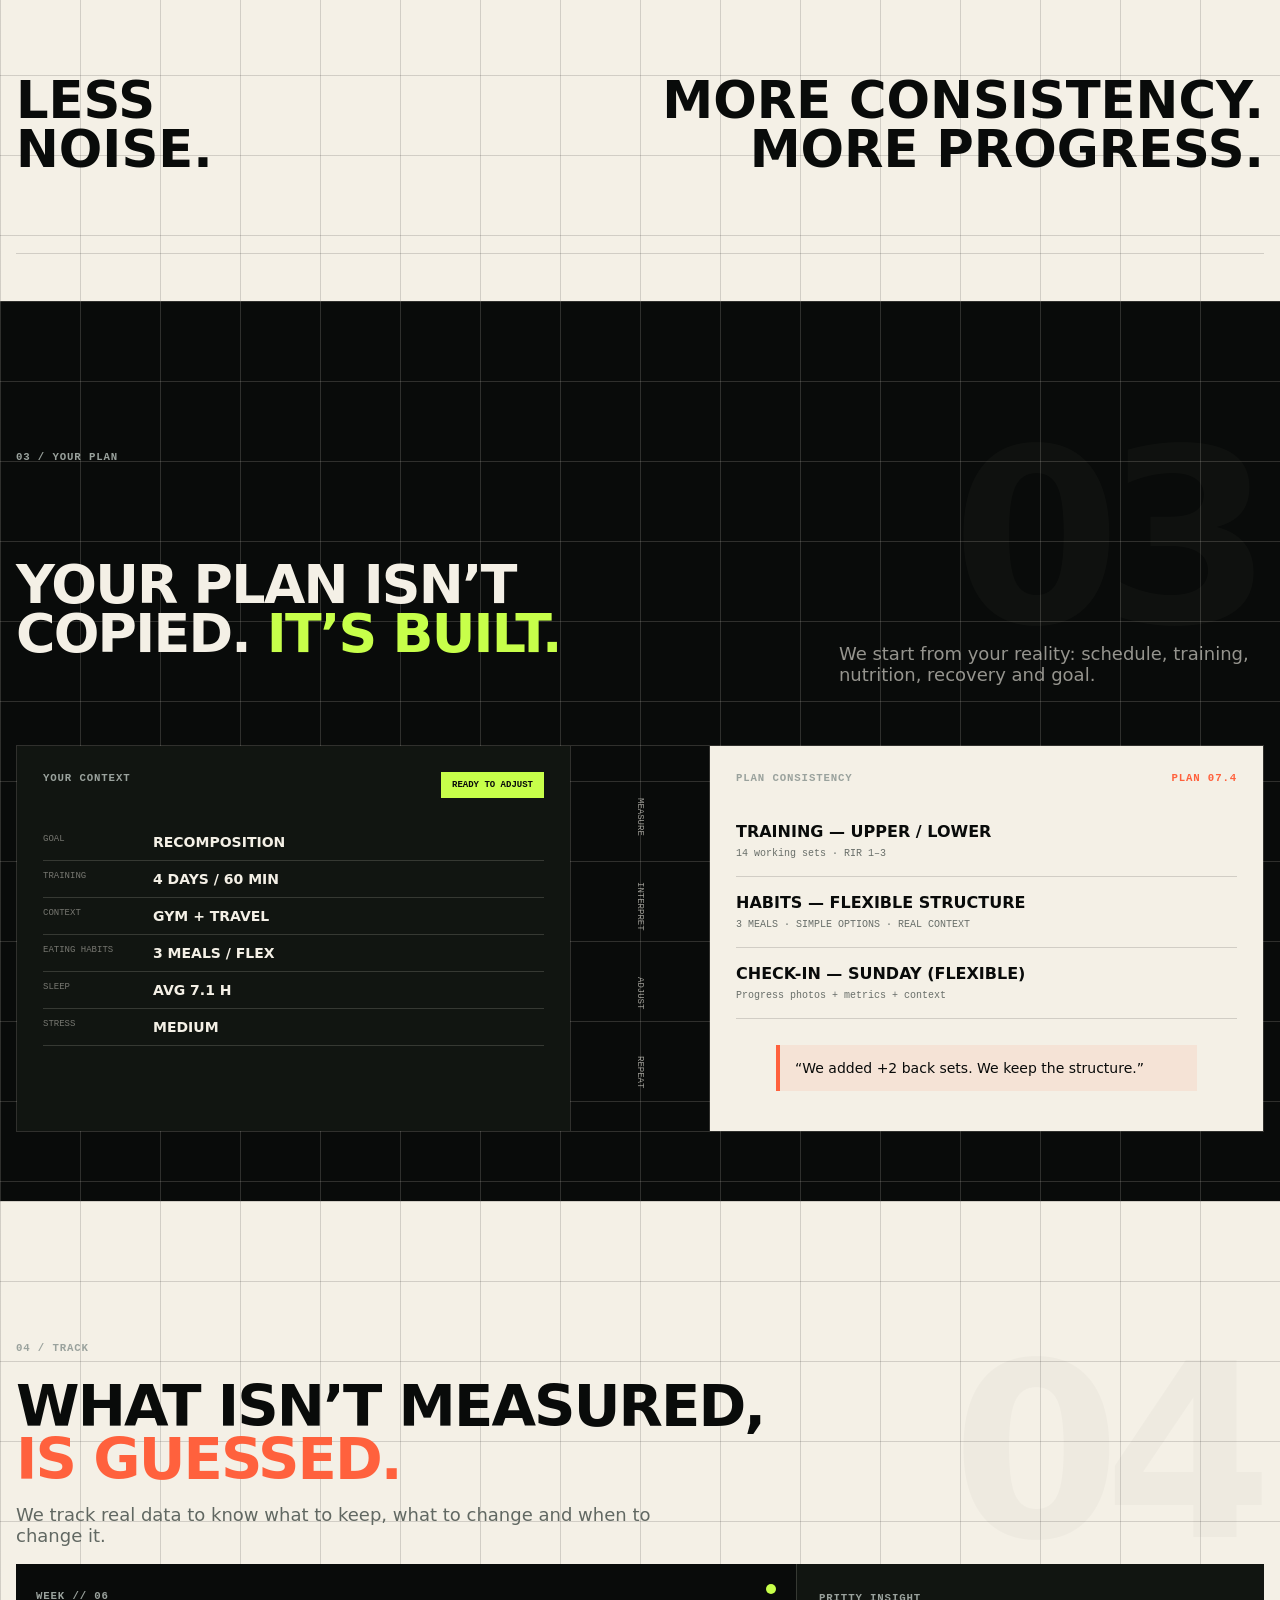
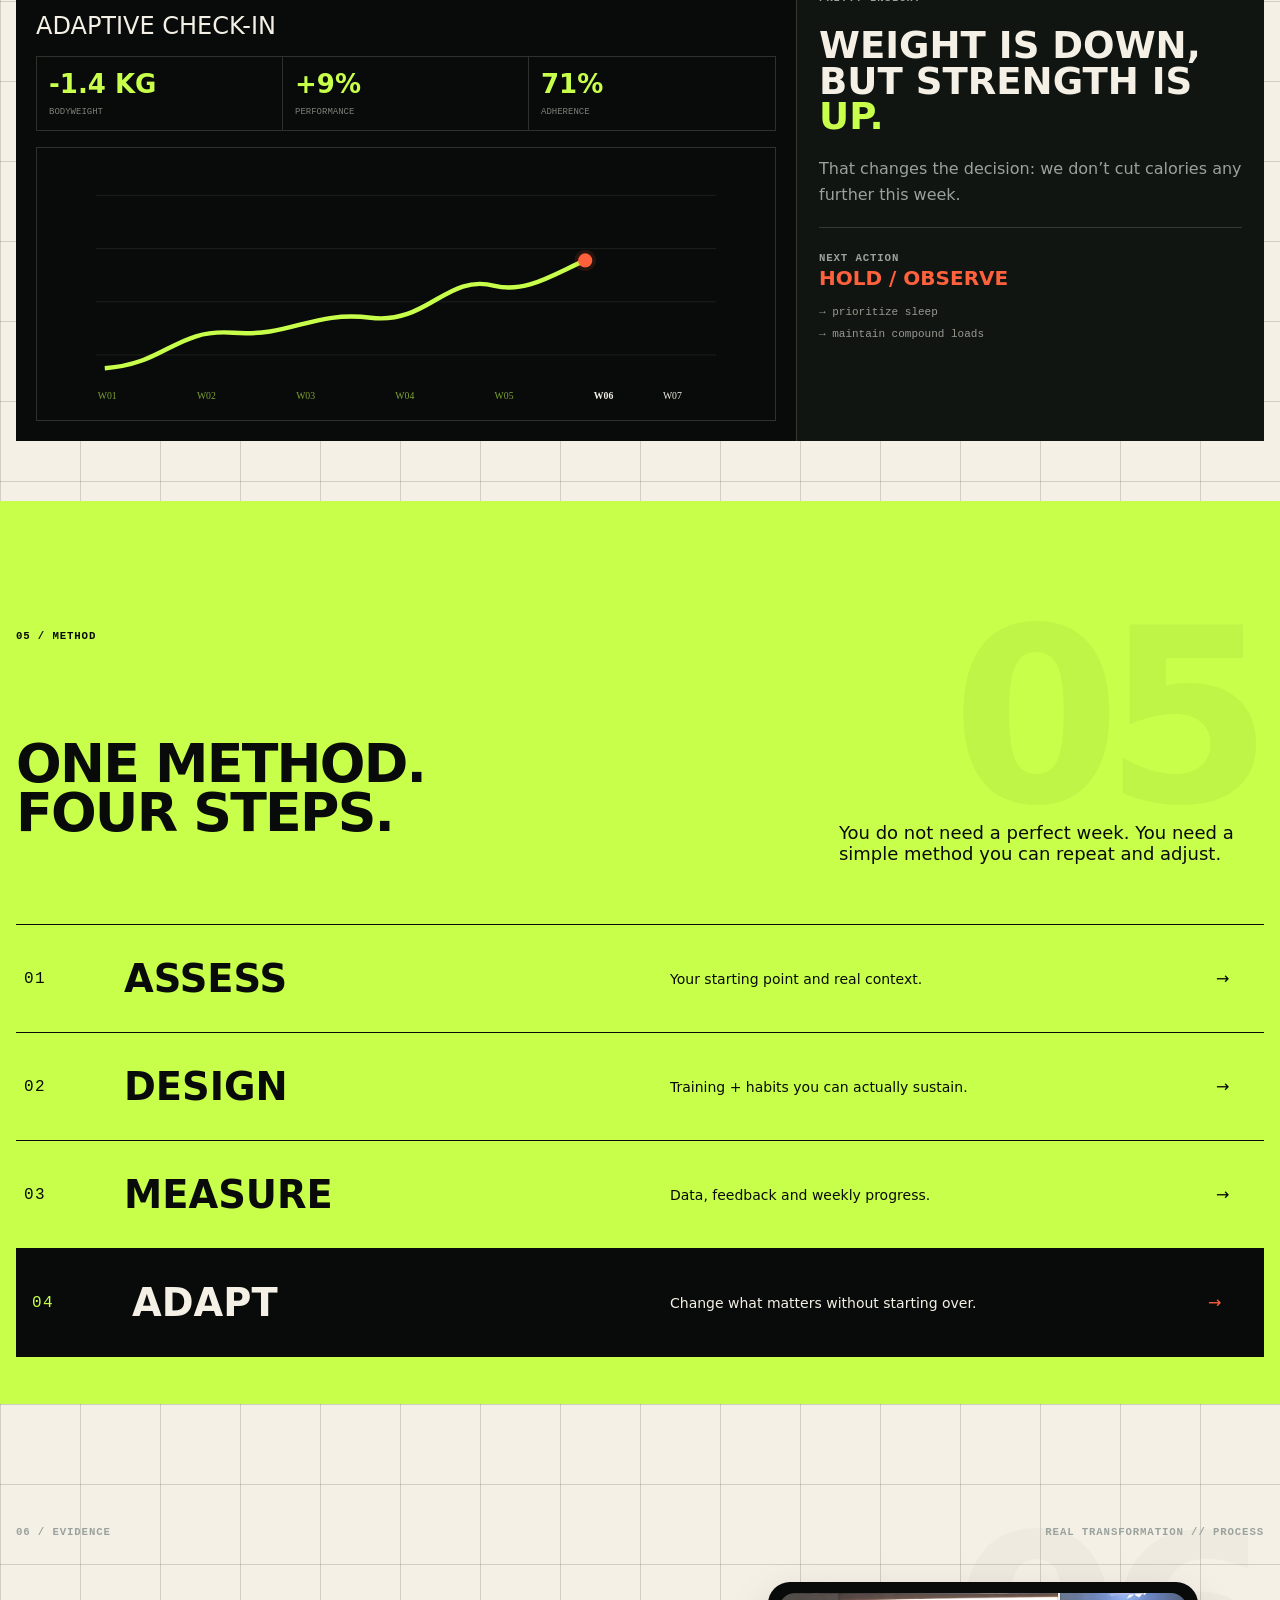
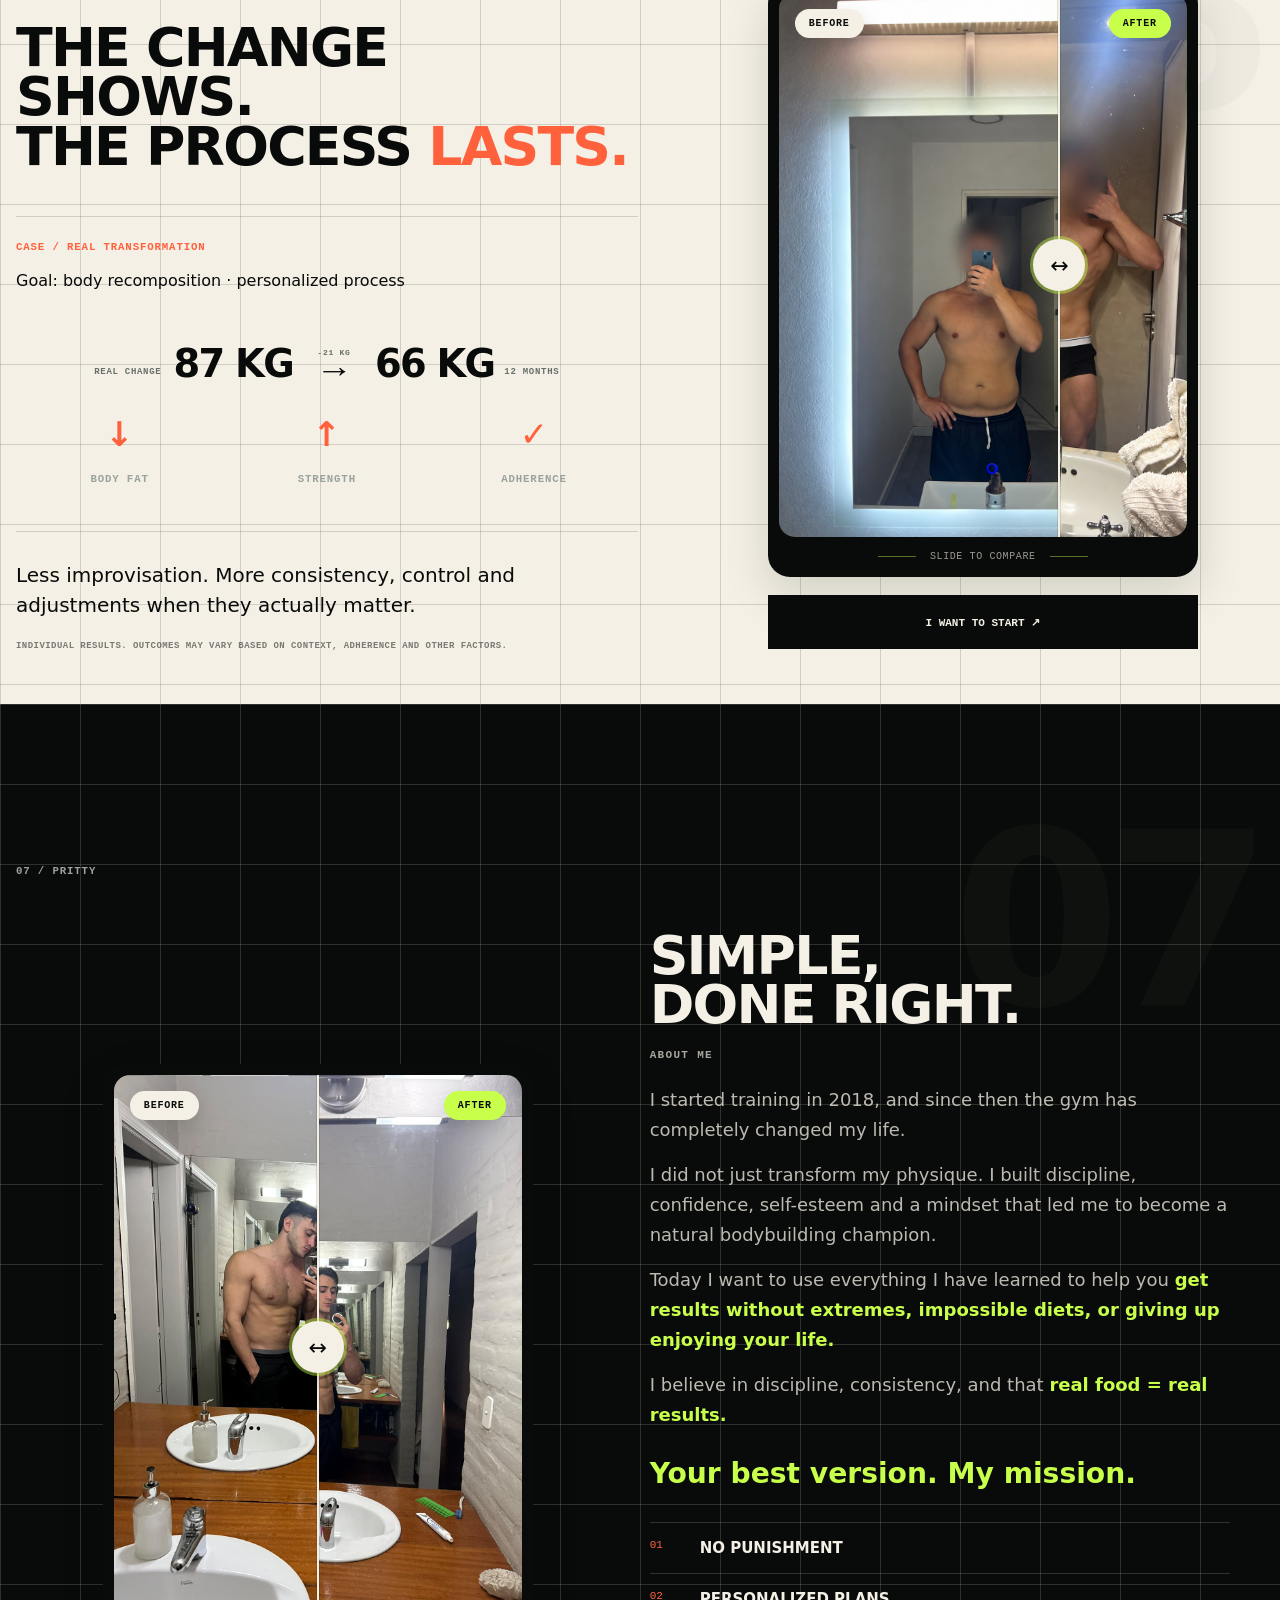
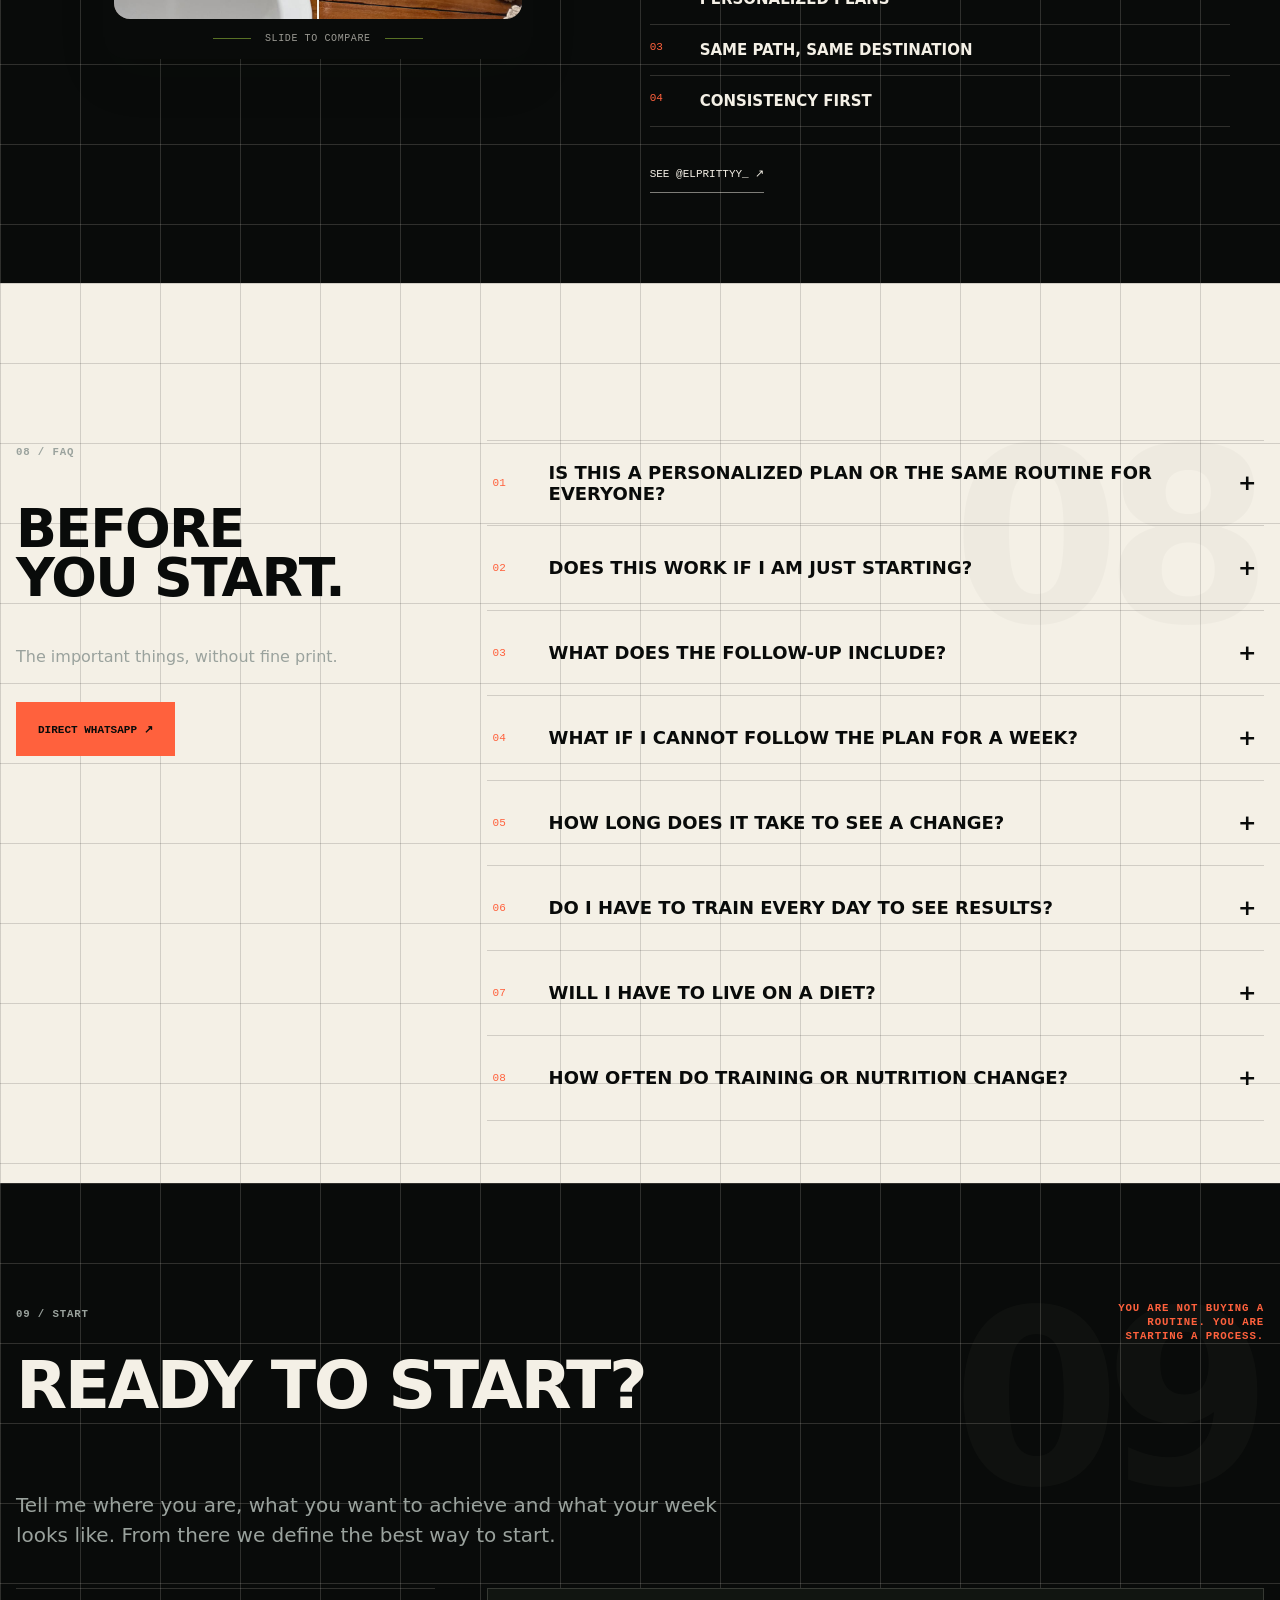
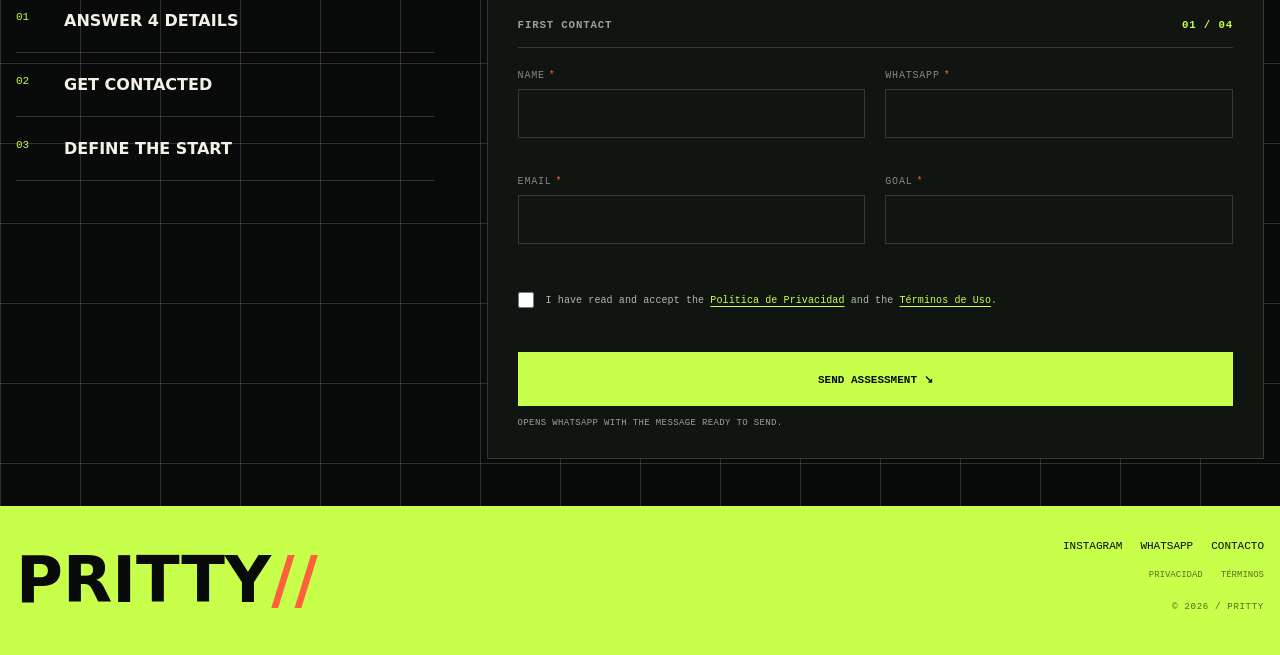
==== commit f3dec82c: "Restore desktop About layout with comparison on left and story with principles on right" ====
--- a/docs/index.html
+++ b/docs/index.html
@@ -654,24 +654,26 @@
       .case-result-label,.case-result-time,.case-weight-delta{font-size:8px}
     }
 
-    /* About 07: texto -> comparador -> principios, consistente en todos los tamaños */
+    /* About 07: desktop foto izquierda / historia y principios derecha; mobile historia -> foto -> principios */
     #about .section-inner{padding-top:clamp(56px,7vw,90px);padding-bottom:clamp(60px,7vw,90px)}
-    #about .about-flow{width:min(100%,910px);margin:clamp(26px,4vw,52px) auto 0;display:flex;flex-direction:column;align-items:center;gap:clamp(28px,4vw,48px)}
-    #about .about-story{width:100%;max-width:850px}
+    #about .about-flow{width:min(100%,1180px);margin:clamp(26px,4vw,52px) auto 0;display:grid;grid-template-columns:minmax(0,.96fr) minmax(0,1.04fr);grid-template-areas:"photo story" "photo values";column-gap:clamp(34px,5vw,84px);row-gap:clamp(14px,2.4vw,30px);align-items:start}
+    #about .about-story{grid-area:story;width:100%;max-width:640px;align-self:end}
     #about .about-story>.display-md{display:block!important;margin:0 0 18px!important}
     #about .about-story-kicker{margin:0 0 22px;font:700 11px/1.4 "IBM Plex Mono",monospace;letter-spacing:.12em;color:rgba(244,240,230,.68)}
     #about .about-story-copy{width:100%;max-width:850px}
     #about .about-story-copy p{margin:0 0 16px;font-size:clamp(16px,1.5vw,18px);line-height:1.65;color:rgba(244,240,230,.76)}
     #about .about-story-copy .lime{color:var(--lime);font-weight:650}
     #about .about-story-copy .about-mission{margin:26px 0 0;color:var(--lime);font-size:clamp(22px,2.2vw,29px);font-weight:750;line-height:1.3}
-    #about .about-photo-wrap{width:100%;display:flex;justify-content:center}
+    #about .about-photo-wrap{grid-area:photo;width:100%;display:flex;justify-content:center;align-self:center}
     #about .about-compare-card{width:min(100%,430px);margin:0 auto}
-    #about .about-values{width:min(100%,780px)}
+    #about .about-values{grid-area:values;width:100%;max-width:640px;align-self:start}
     #about .about-values .principles{margin-top:0}
     #about .about-values .principles div{grid-template-columns:50px minmax(0,1fr);padding:16px 0}
     #about .about-values>.secondary{display:inline-block;margin-top:28px}
     @media(max-width:900px){
-      #about .about-flow{gap:30px;margin-top:26px}
+      #about .about-flow{display:flex;flex-direction:column;align-items:center;gap:30px;margin-top:26px}
+      #about .about-story{max-width:850px}
+      #about .about-values{max-width:780px}
       #about .about-story>.display-md{font-size:clamp(42px,9vw,66px)!important}
       #about .about-compare-card{width:min(100%,430px)!important}
     }
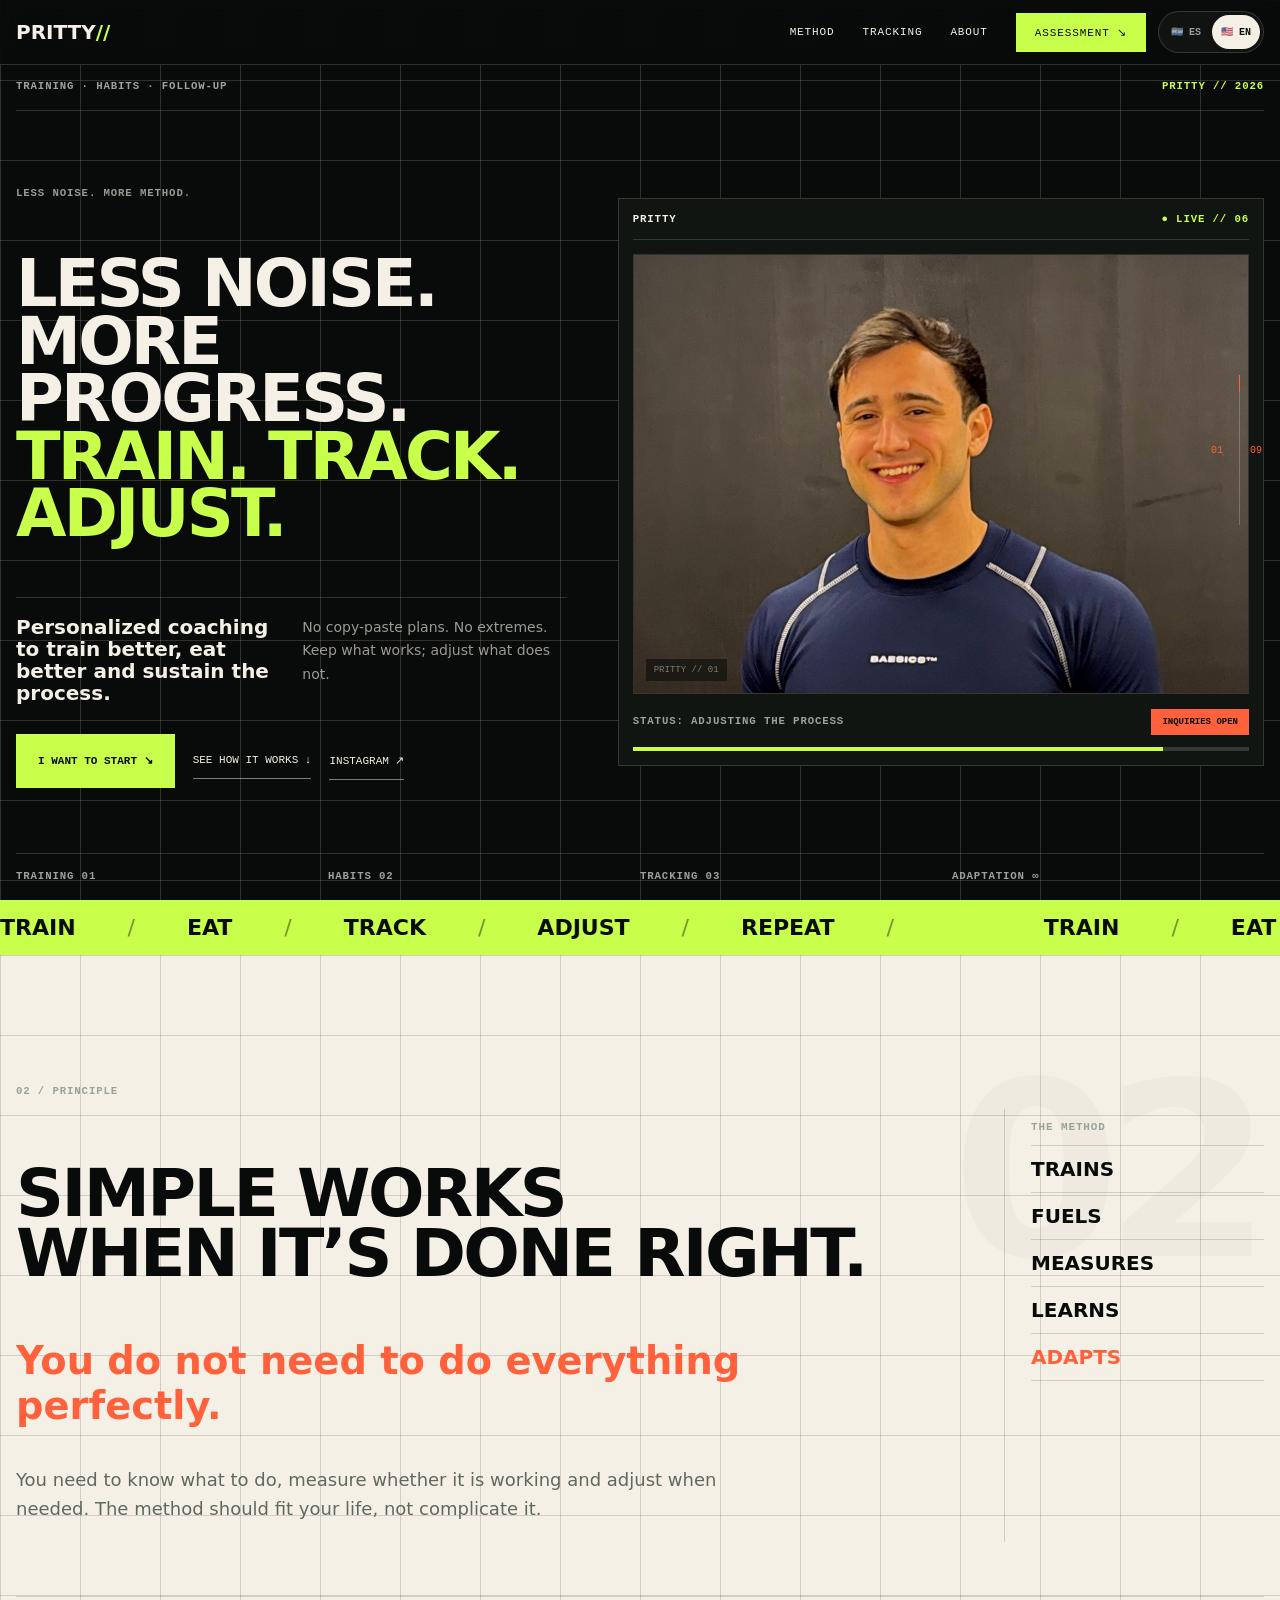
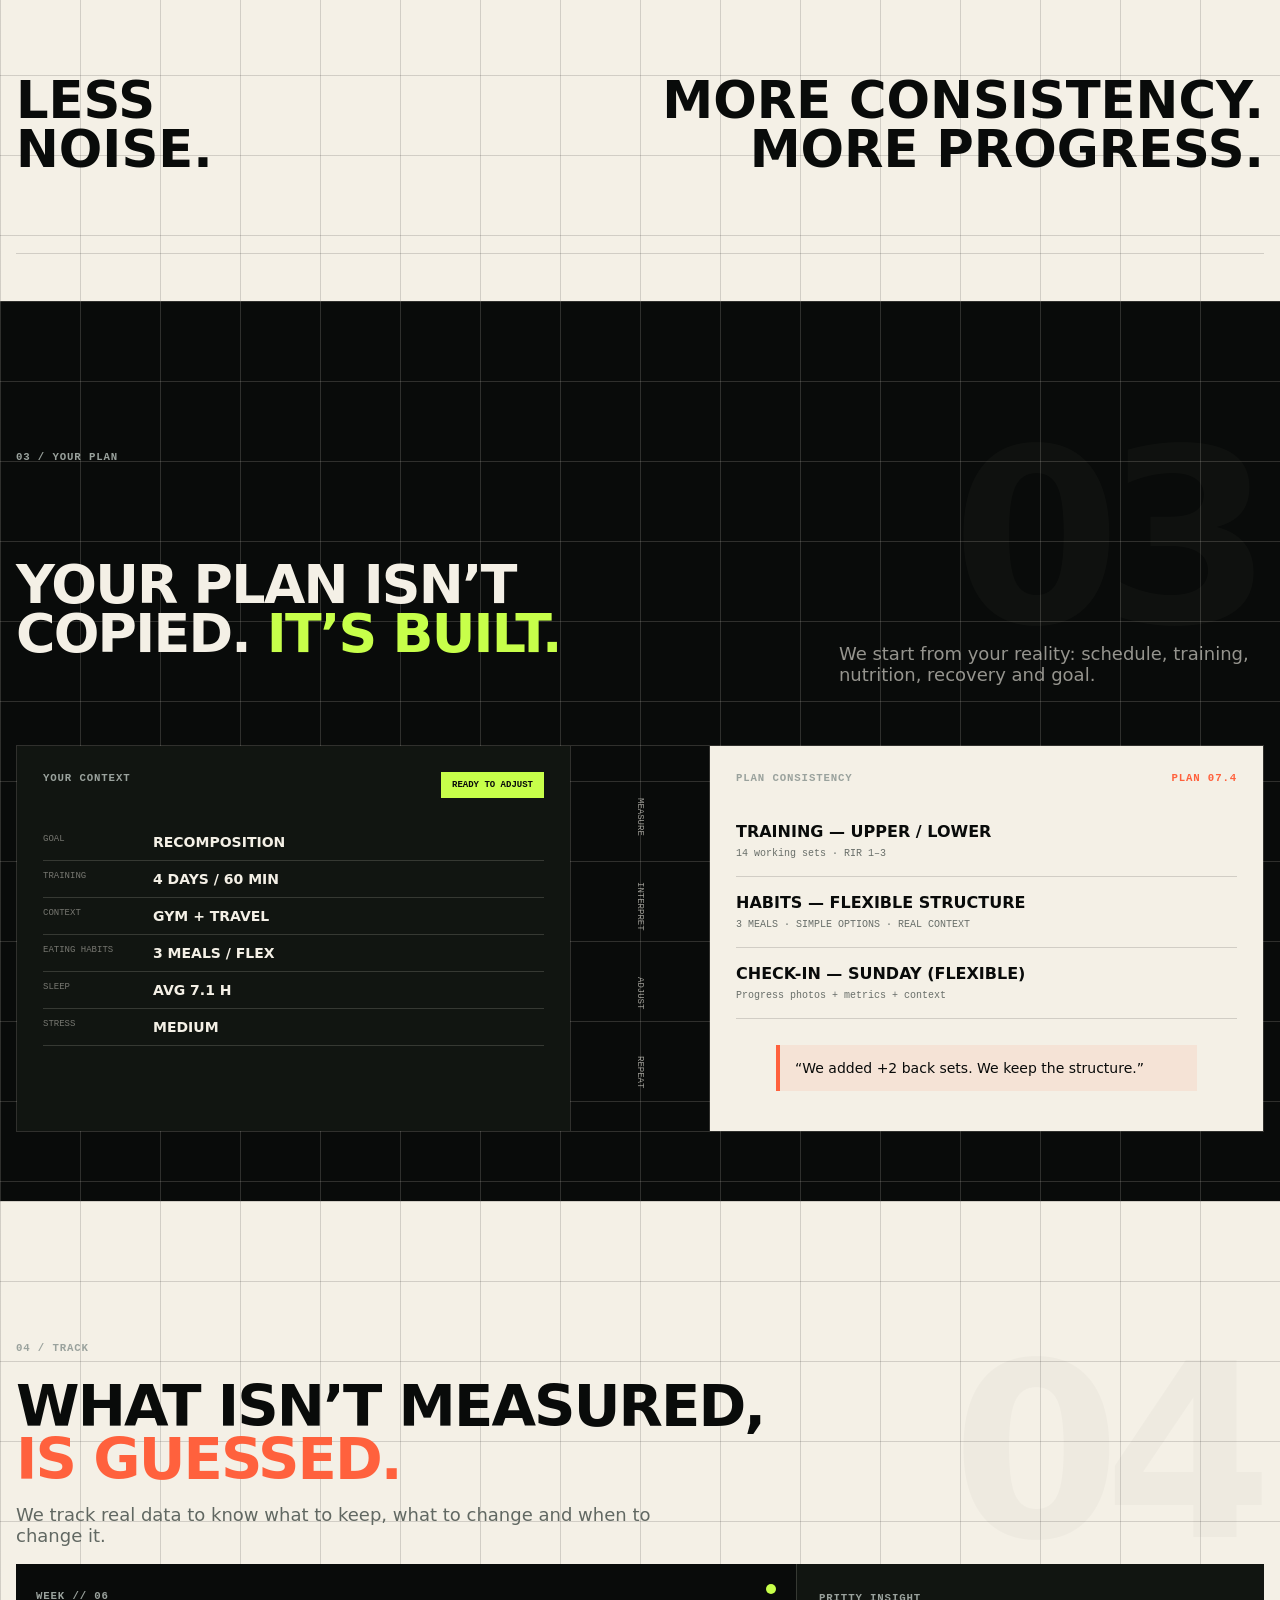
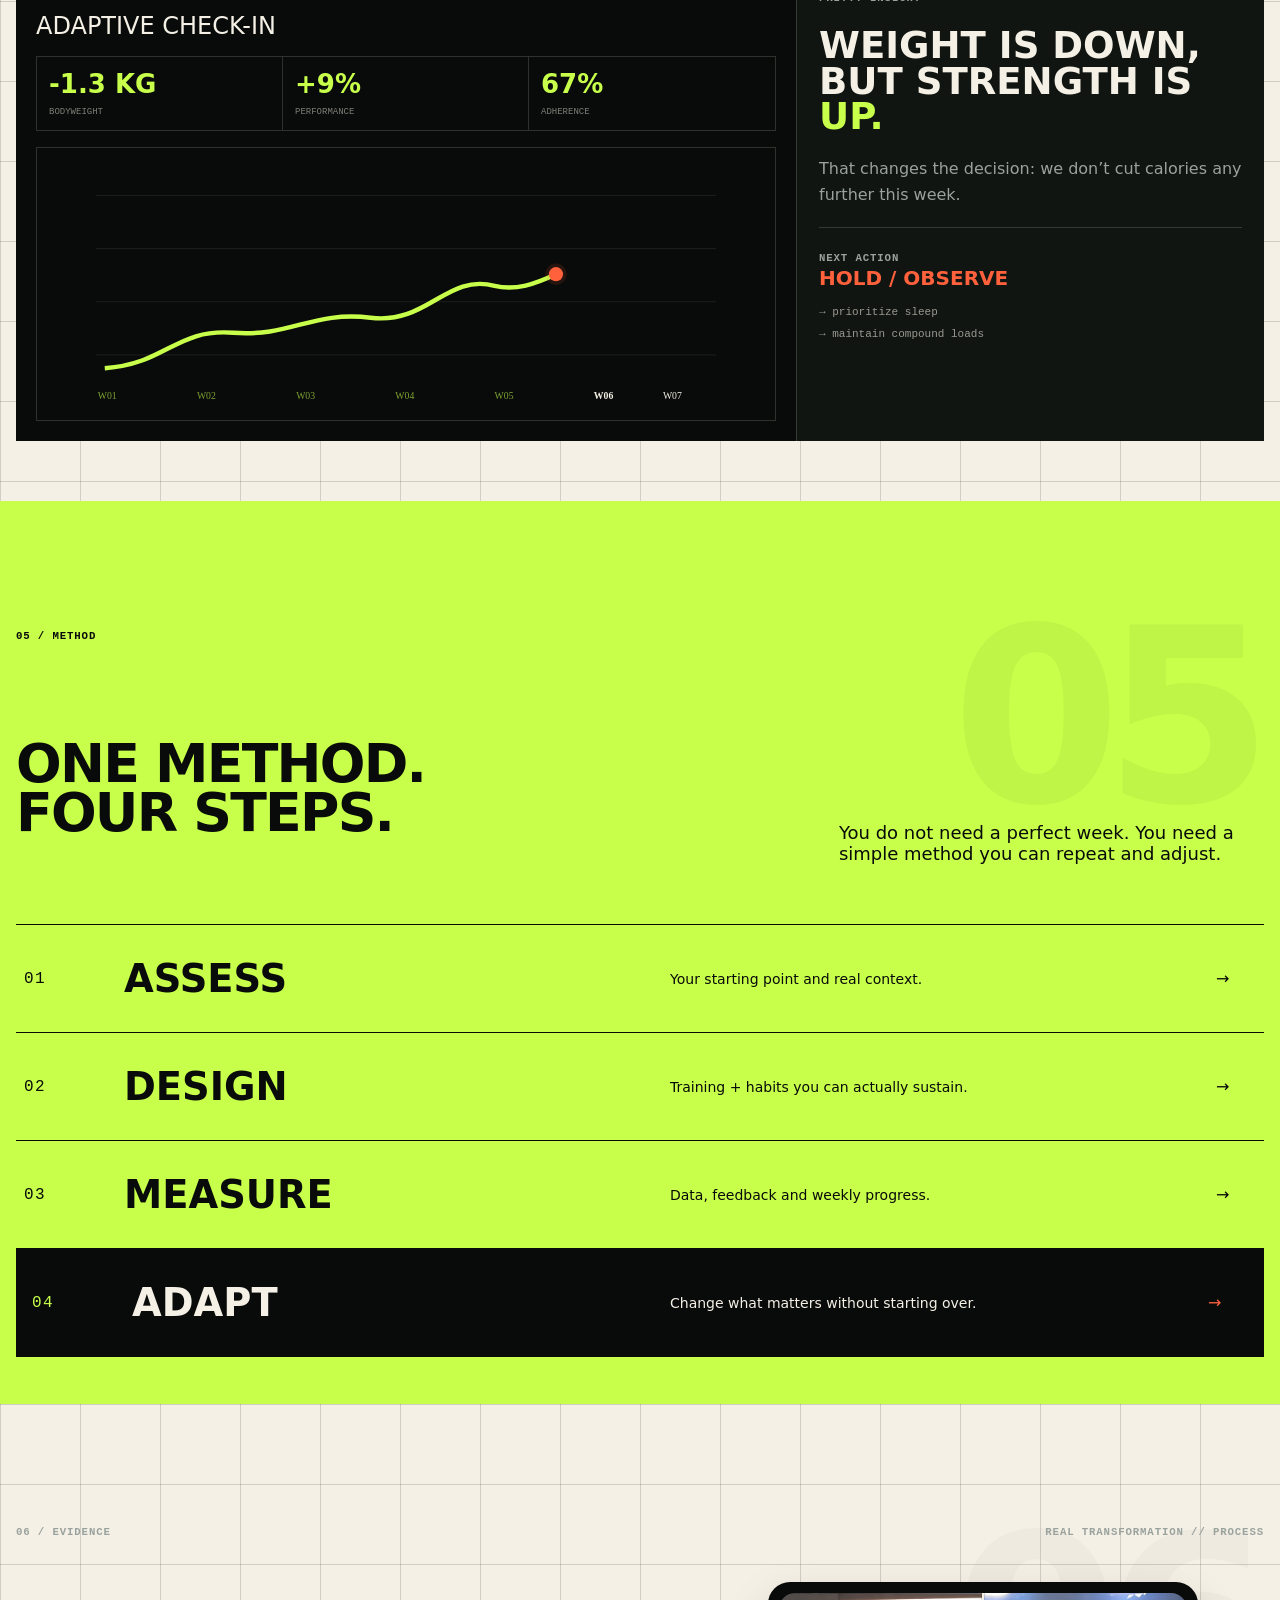
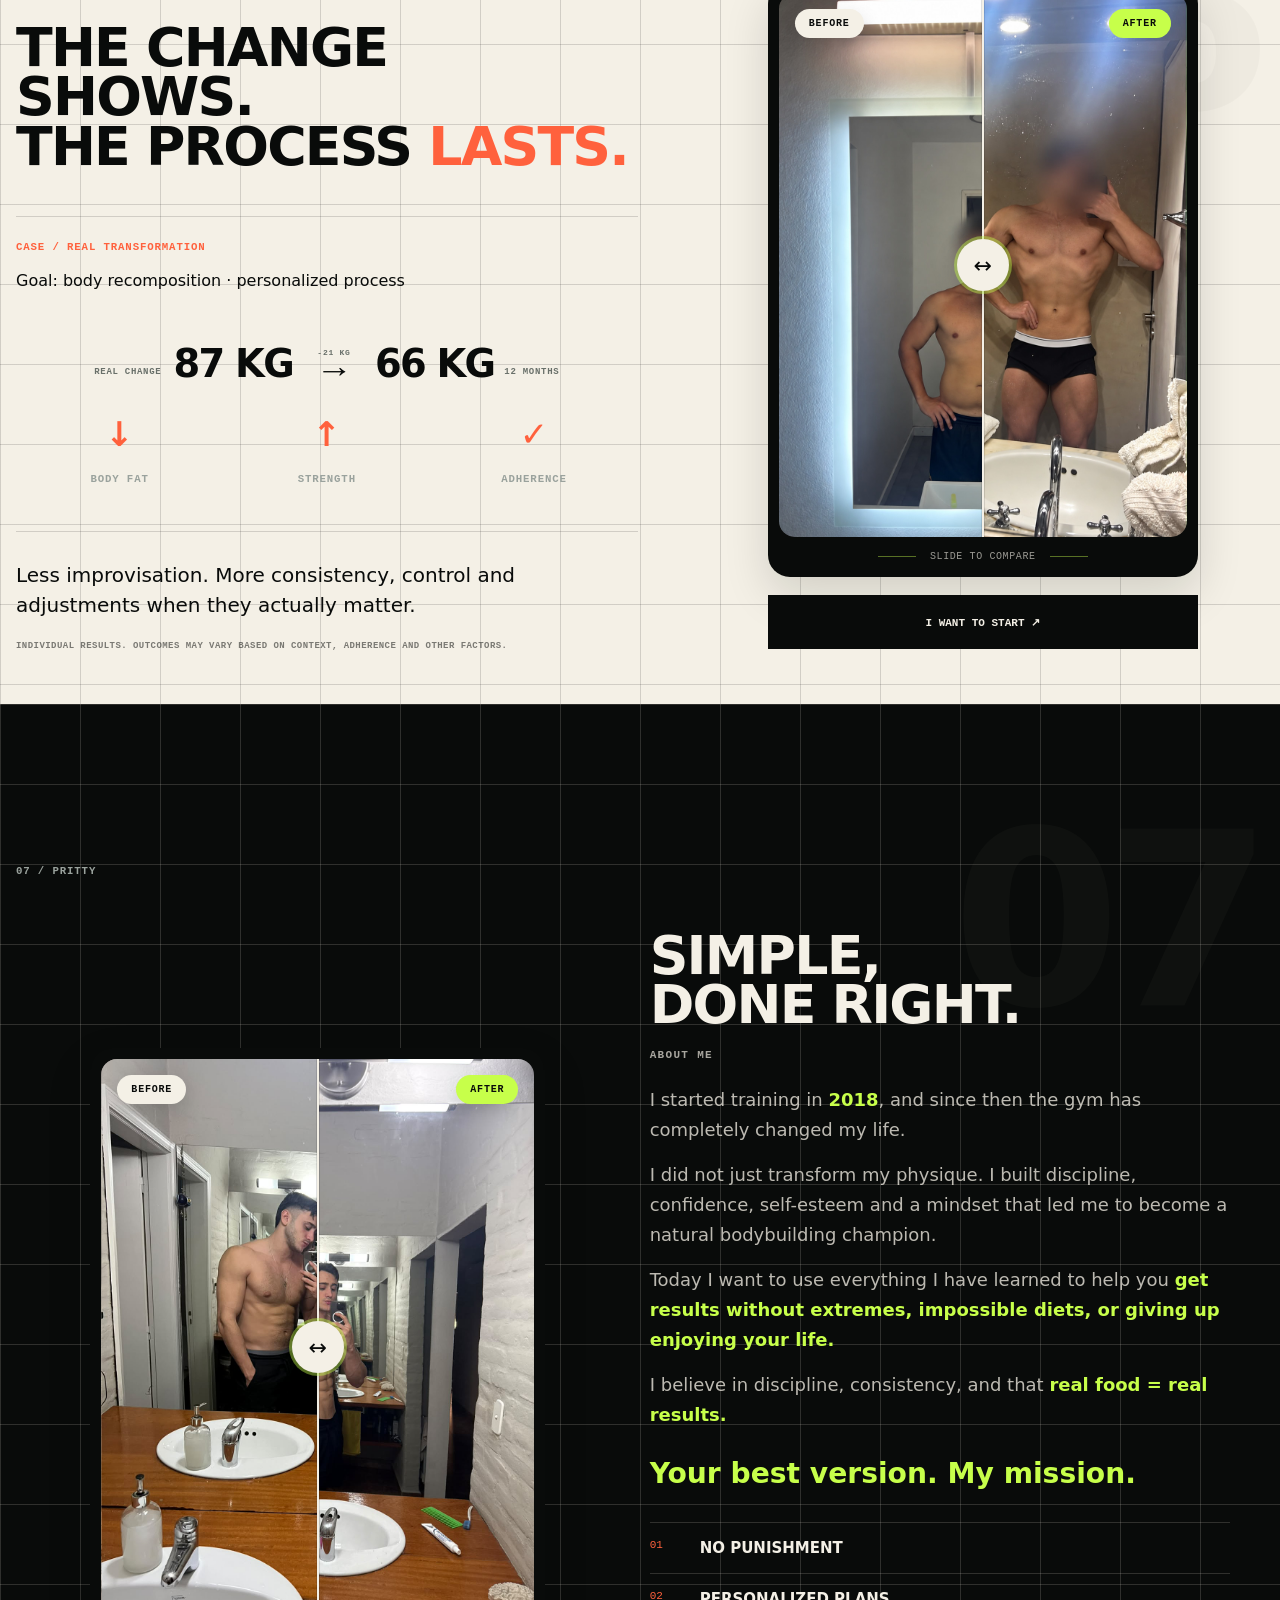
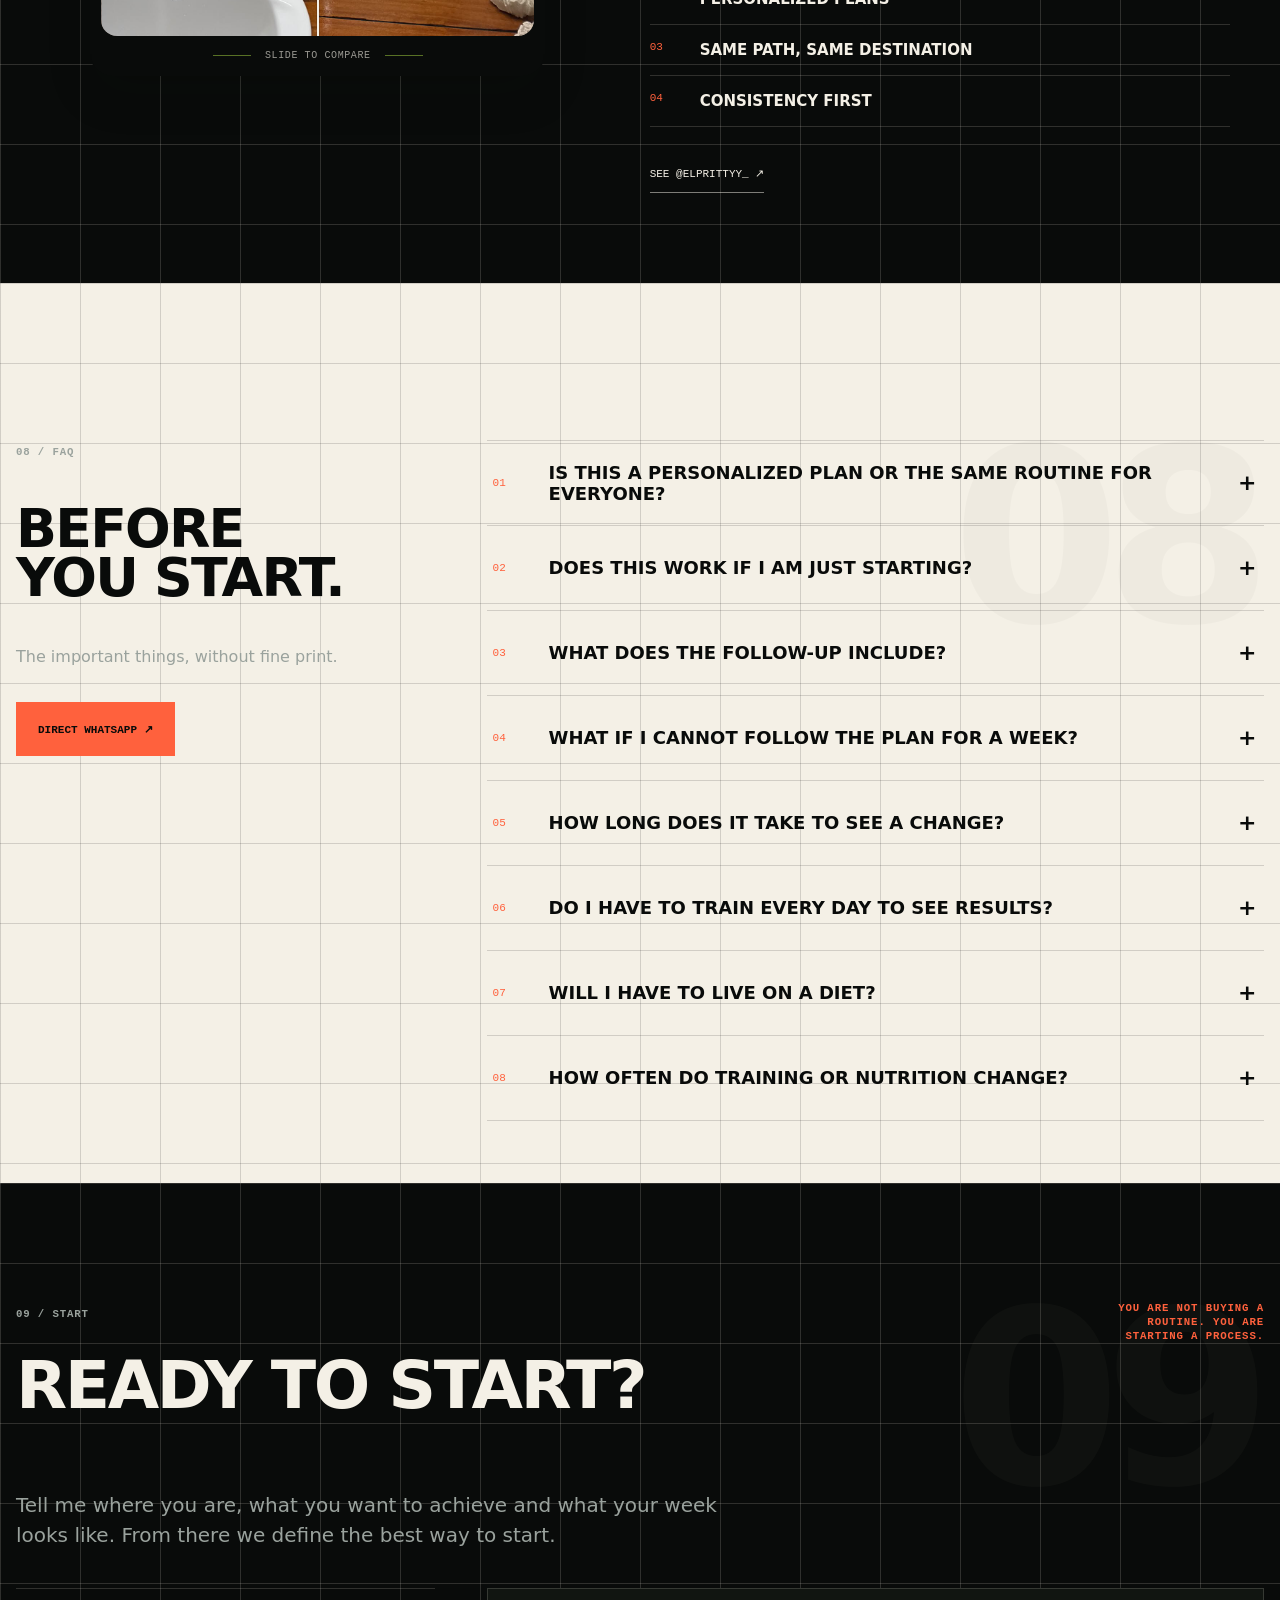
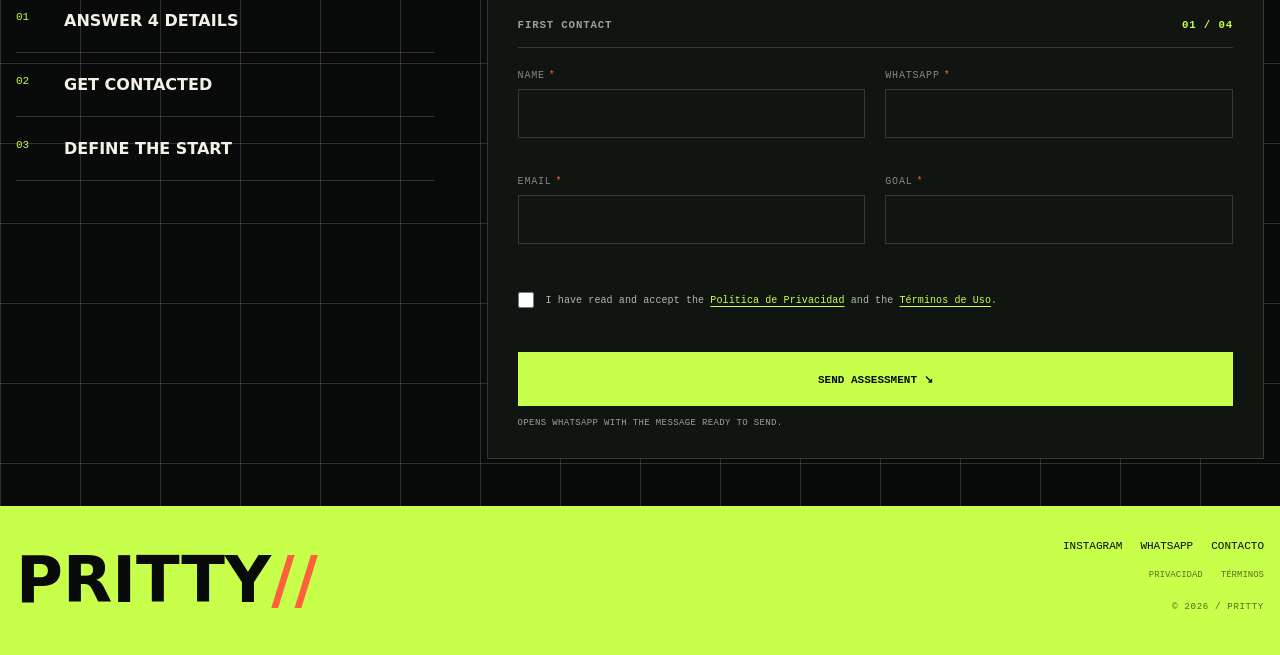
==== commit 453f5b06: "Slightly enlarge desktop About comparison and highlight 2018 in lime" ====
--- a/docs/index.html
+++ b/docs/index.html
@@ -665,7 +665,7 @@
     #about .about-story-copy .lime{color:var(--lime);font-weight:650}
     #about .about-story-copy .about-mission{margin:26px 0 0;color:var(--lime);font-size:clamp(22px,2.2vw,29px);font-weight:750;line-height:1.3}
     #about .about-photo-wrap{grid-area:photo;width:100%;display:flex;justify-content:center;align-self:center}
-    #about .about-compare-card{width:min(100%,430px);margin:0 auto}
+    #about .about-compare-card{width:min(100%,455px);margin:0 auto}
     #about .about-values{grid-area:values;width:100%;max-width:640px;align-self:start}
     #about .about-values .principles{margin-top:0}
     #about .about-values .principles div{grid-template-columns:50px minmax(0,1fr);padding:16px 0}
@@ -734,7 +734,7 @@
     <h2 class="display-md" data-i18n="about.title">LO SIMPLE,<br/>BIEN HECHO.</h2>
     <p class="about-story-kicker" data-i18n="about.kicker">SOBRE MÍ</p>
     <div class="about-story-copy">
-      <p data-i18n="about.story1">Empecé a entrenar en 2018 y desde entonces el gimnasio cambió mi vida por completo.</p>
+      <p data-i18n="about.story1">Empecé a entrenar en <span class="lime">2018</span> y desde entonces el gimnasio cambió mi vida por completo.</p>
       <p data-i18n="about.story2">No solo transformé mi físico. Construí disciplina, confianza, autoestima y una mentalidad que hoy me llevó a convertirme en campeón de culturismo natural.</p>
       <p data-i18n="about.story3">Hoy quiero usar todo lo que aprendí para ayudarte a <span class="lime">conseguir resultados sin extremos, sin dietas imposibles y sin dejar de disfrutar tu vida.</span></p>
       <p data-i18n="about.story4">Creo en la disciplina, la constancia y en que <span class="lime">comida real = resultados reales.</span></p>
@@ -768,6 +768,6 @@
 <section class="section light" data-theme="light" id="faq"><div class="container section-inner faq-grid"><span aria-hidden="true" class="stage-ghost">08</span><div><span class="label muted" data-i18n="faq.label">08 / FAQ</span><h2 class="display-md reveal" data-i18n="faq.title" style="margin-top:44px">ANTES DE<br/>EMPEZAR.</h2><p class="muted" data-i18n="faq.sub">Lo importante, sin letra chica.</p><a class="primary focus" data-i18n="faq.cta" href="https://wa.me/5493517616516?text=Hola%20Pritty%2C%20vi%20tu%20p%C3%A1gina%20y%20quiero%20consultar%20por%20el%20acompa%C3%B1amiento%20personalizado." id="faqWhatsApp" rel="noopener noreferrer" style="margin-top:20px;background:var(--coral)" target="_blank">WHATSAPP DIRECTO ↗</a></div><div class="faq reveal" id="faqList"></div></div></section>
 <section class="section dark" data-theme="dark" id="start"><div class="container section-inner"><span aria-hidden="true" class="stage-ghost dark-ghost">09</span><div class="start-head"><div><span class="label muted" data-i18n="start.label">09 / START</span><h2 class="display-lg reveal" data-i18n="start.title" style="margin-top:34px">¿EMPEZAMOS?</h2></div><span class="label coral" data-i18n="start.note" style="max-width:180px;text-align:right">NO COMPRÁS UNA RUTINA. EMPEZÁS UN PROCESO.</span></div><p class="reveal muted" data-i18n="start.sub" style="max-width:720px;font-size:20px;line-height:1.5">Contame dónde estás y dónde querés llegar. El primer paso es entender si este sistema encaja con vos.</p><div class="start-grid"><div class="steps reveal"><div><span>01</span><b data-i18n="start.s1">RESPONDÉS 4 DATOS</b></div><div><span>02</span><b data-i18n="start.s2">RECIBÍS CONTACTO</b></div><div><span>03</span><b data-i18n="start.s3">DEFINIMOS EL INICIO</b></div></div><div class="form-panel reveal d1"><form id="assessment" novalidate><div class="form-head"><span class="label muted" data-i18n="form.title">INITIAL ASSESSMENT</span><span class="label lime">01 / 04</span></div><div class="fields"><div class="field"><label for="name"><span data-i18n="form.name">Nombre</span><span class="req">*</span></label><input autocomplete="name" id="name" maxlength="80" minlength="2" name="name" required/><div class="error" data-error="name"></div></div><div class="field"><label for="whatsapp"><span data-i18n="form.whatsapp">WhatsApp</span><span class="req">*</span></label><input autocomplete="tel" id="whatsapp" inputmode="tel" maxlength="24" name="whatsapp" required/><div class="error" data-error="whatsapp"></div></div><div class="field"><label for="email"><span data-i18n="form.email">Email</span><span class="req">*</span></label><input autocomplete="email" id="email" maxlength="254" name="email" required type="email"/><div class="error" data-error="email"></div></div><div class="field"><label for="objective"><span data-i18n="form.objective">Objetivo</span><span class="req">*</span></label><input id="objective" maxlength="300" minlength="8" name="objective" required/><div class="error" data-error="objective"></div></div><div class="field full legal-consent"><label for="privacyConsent"><input id="privacyConsent" name="privacyConsent" required type="checkbox"/><span><span data-i18n="form.consentPrefix">Leí y acepto la</span> <a href="privacidad.html" target="_blank" rel="noopener noreferrer">Política de Privacidad</a> <span data-i18n="form.consentAnd">y los</span> <a href="terminos.html" target="_blank" rel="noopener noreferrer">Términos de Uso</a>.</span></label><div class="error" data-error="privacy"></div></div></div><button class="submit" data-i18n="form.submit" type="submit">ENVIAR EVALUACIÓN ↘</button><p class="mono muted" data-i18n="form.whatsappHint" style="font-size:9px;margin:12px 0 0;letter-spacing:.04em">ABRE WHATSAPP CON EL MENSAJE LISTO PARA ENVIAR.</p></form><div class="success" id="success"><div><div class="success-icon">✓</div><span class="label muted" data-i18n="form.success" style="display:block;margin-top:24px">EVALUACIÓN RECIBIDA</span><h3 data-i18n="form.next" style="font-size:clamp(44px,6vw,74px);line-height:.9;margin:24px 0">NEXT STEP:<br/><span class="lime">CONTACT</span></h3><p class="muted" data-i18n="form.successBody" style="font-size:18px;max-width:520px">Te contactaremos para revisar tu objetivo y definir si el sistema encaja con vos.</p></div><button class="reset" data-i18n="form.reset" id="resetBtn" type="button">↻ REINICIAR DEMO</button></div></div></div></div></section>
 <footer><div class="container"><strong>PRITTY<span class="coral">//</span></strong><div><nav><a href="https://www.instagram.com/elprittyy_/" target="_blank" rel="noopener noreferrer">INSTAGRAM</a><a href="https://wa.me/5493517616516?text=Hola%20Pritty%2C%20vi%20tu%20p%C3%A1gina%20y%20quiero%20consultar%20por%20el%20acompa%C3%B1amiento%20personalizado." id="footerWhatsApp" rel="noopener noreferrer" target="_blank">WHATSAPP</a><a href="#start">CONTACTO</a></nav><nav class="legal-links"><a href="privacidad.html">PRIVACIDAD</a><a href="terminos.html">TÉRMINOS</a></nav><p class="mono footer-meta" data-i18n="footer.online" style="font-size:9px;margin-top:18px">© 2026 / SYSTEM ONLINE</p></div></div></footer>
-<script defer src="app.js?v=20261007-about-values"></script>
+<script defer src="app.js?v=20261007-about2018-lime"></script>
 </body>
 </html>
